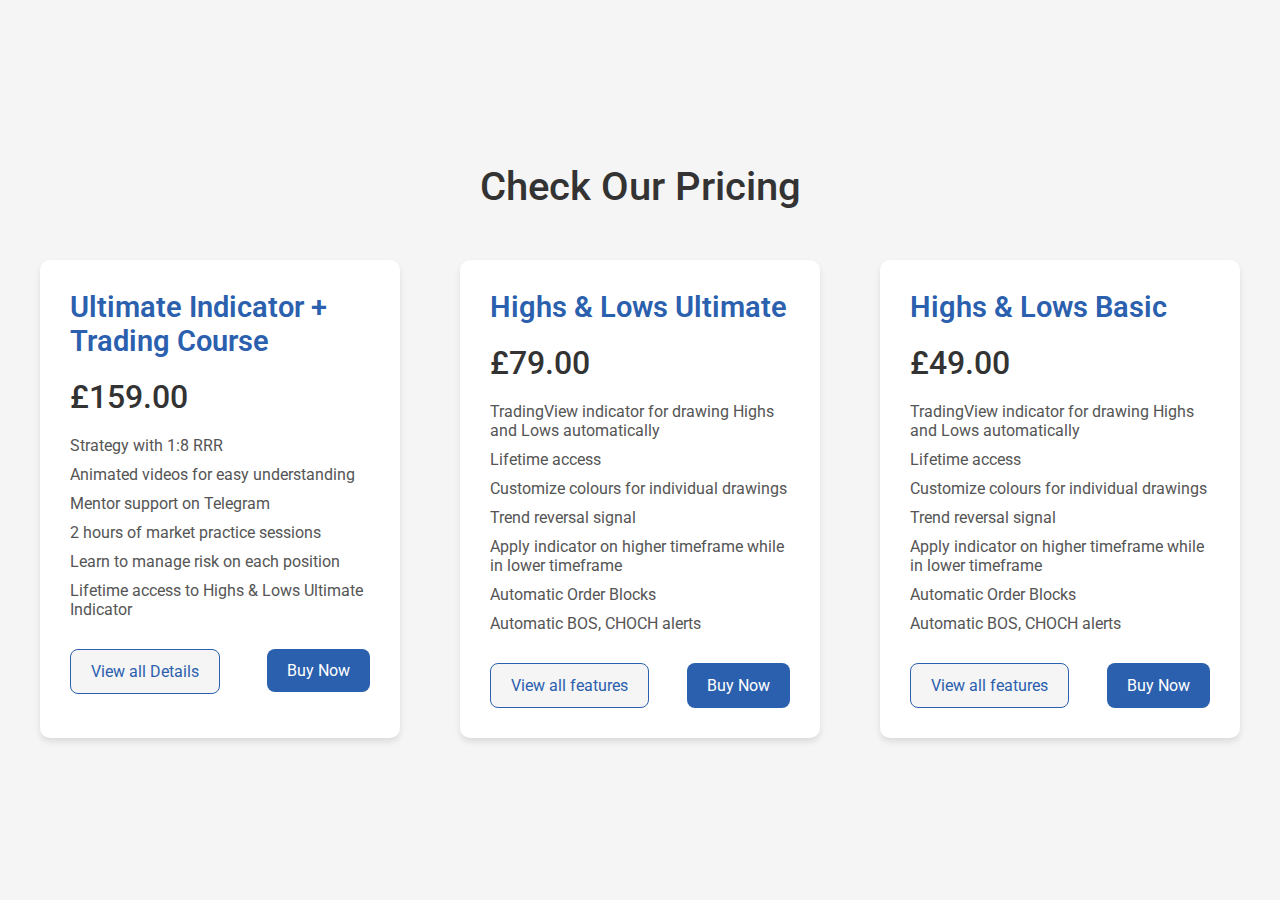
==== IN/index.html @ 8e041bd7 "Add files via upload" ====
<!DOCTYPE html>
<html lang="en">
<head>
  <meta charset="UTF-8">
  <meta name="viewport" content="width=device-width, initial-scale=1.0">
  <title>Pricing Plans</title>
  <link href="https://fonts.googleapis.com/css2?family=Roboto:wght@400;500&display=swap" rel="stylesheet">
  <link rel="stylesheet" href="styles.css">
</head>
<body>
  <div class="pricing-container">
    <h1 class="pricing-title">Check Our Pricing</h1>

    <div class="pricing-table">
      <!-- Ultimate Indicator + Trading Course -->
      <div class="pricing-card">
        <h2 class="card-title">Ultimate Indicator + Trading Course</h2>
        <p class="price">£159.00</p>
        <ul class="features">
          <li>Strategy with 1:8 RRR</li>
          <li>Animated videos for easy understanding</li>
          <li>Mentor support on Telegram</li>
          <li>2 hours of market practice sessions</li>
          <li>Learn to manage risk on each position</li>
          <li>Lifetime access to Highs & Lows Ultimate Indicator</li>
        </ul>
        <div class="actions">
          <button class="btn details-btn">View all Details</button>
          <a href="/IN/PayOptUltimate.html" target="_blank">
            <button class="btn buy-btn">Buy Now</button>
          </a>
        </div>
      </div>

      <!-- Highs & Lows Ultimate -->
      <div class="pricing-card">
        <h2 class="card-title">Highs & Lows Ultimate</h2>
        <p class="price">£79.00</p>
        <ul class="features">
          <li>TradingView indicator for drawing Highs and Lows automatically</li>
          <li>Lifetime access</li>
          <li>Customize colours for individual drawings</li>
          <li>Trend reversal signal</li>
          <li>Apply indicator on higher timeframe while in lower timeframe</li>
          <li>Automatic Order Blocks</li>
          <li>Automatic BOS, CHOCH alerts</li>
        </ul>
        <div class="actions">
          <button class="btn details-btn">View all features</button>
          <button class="btn buy-btn">Buy Now</button>
        </div>
      </div>

      <!-- Highs & Lows Basic -->
      <div class="pricing-card">
        <h2 class="card-title">Highs & Lows Basic</h2>
        <p class="price">£49.00</p>
        <ul class="features">
          <li>TradingView indicator for drawing Highs and Lows automatically</li>
          <li>Lifetime access</li>
          <li>Customize colours for individual drawings</li>
          <li>Trend reversal signal</li>
          <li>Apply indicator on higher timeframe while in lower timeframe</li>
          <li>Automatic Order Blocks</li>
          <li>Automatic BOS, CHOCH alerts</li>
        </ul>
        <div class="actions">
          <button class="btn details-btn">View all features</button>
          <button class="btn buy-btn">Buy Now</button>
        </div>
      </div>
    </div>
  </div>

  <script>
    // Add any JavaScript if necessary
  </script>
</body>
</html>
---- IN/styles.css ----
/* Global Styles */
* {
  margin: 0;
  padding: 0;
  box-sizing: border-box;
  font-family: 'Roboto', sans-serif;
}

body {
  background-color: #f5f5f5;
  color: #333;
  display: flex;
  justify-content: center;
  align-items: center;
  height: 100vh;
  padding: 20px;
}

.pricing-container {
  max-width: 1200px;
  width: 100%;
  margin: 0 auto;
  text-align: center;
}

.pricing-title {
  font-size: 2.5rem;
  font-weight: 500;
  margin-bottom: 50px;
}

/* Pricing Table */
.pricing-table {
  display: flex;
  justify-content: space-between;
  flex-wrap: wrap;
  gap: 20px;
}

.pricing-card {
  background-color: white;
  border-radius: 10px;
  box-shadow: 0 4px 6px rgba(0, 0, 0, 0.1);
  width: 30%;
  padding: 30px;
  text-align: left;
  transition: transform 0.3s ease;
}

.pricing-card:hover {
  transform: translateY(-5px);
}

.card-title {
  font-size: 1.8rem;
  font-weight: 600;
  margin-bottom: 20px;
  color: #2B60AE;
}

.price {
  font-size: 2rem;
  font-weight: 500;
  color: #333;
  margin-bottom: 20px;
}

.features {
  list-style: none;
  margin-bottom: 30px;
  font-size: 1rem;
  color: #555;
}

.features li {
  margin-bottom: 10px;
}

.actions {
  display: flex;
  justify-content: space-between;
  gap: 10px;
}

/* Buttons */
.btn {
  padding: 12px 20px;
  border: none;
  border-radius: 8px;
  font-size: 1rem;
  cursor: pointer;
  transition: background-color 0.3s ease;
}

.details-btn {
  background-color: #f5f5f5;
  color: #2B60AE;
  border: 1px solid #2B60AE;
}

.details-btn:hover {
  background-color: #2B60AE;
  color: white;
}

.buy-btn {
  background-color: #2B60AE;
  color: white;
}

.buy-btn:hover {
  background-color: #1e4e78;
}

/* Responsive Design */
@media (max-width: 768px) {
  .pricing-table {
    flex-direction: column;
    align-items: center;
  }

  .pricing-card {
    width: 80%;
    margin-bottom: 30px;
  }
}
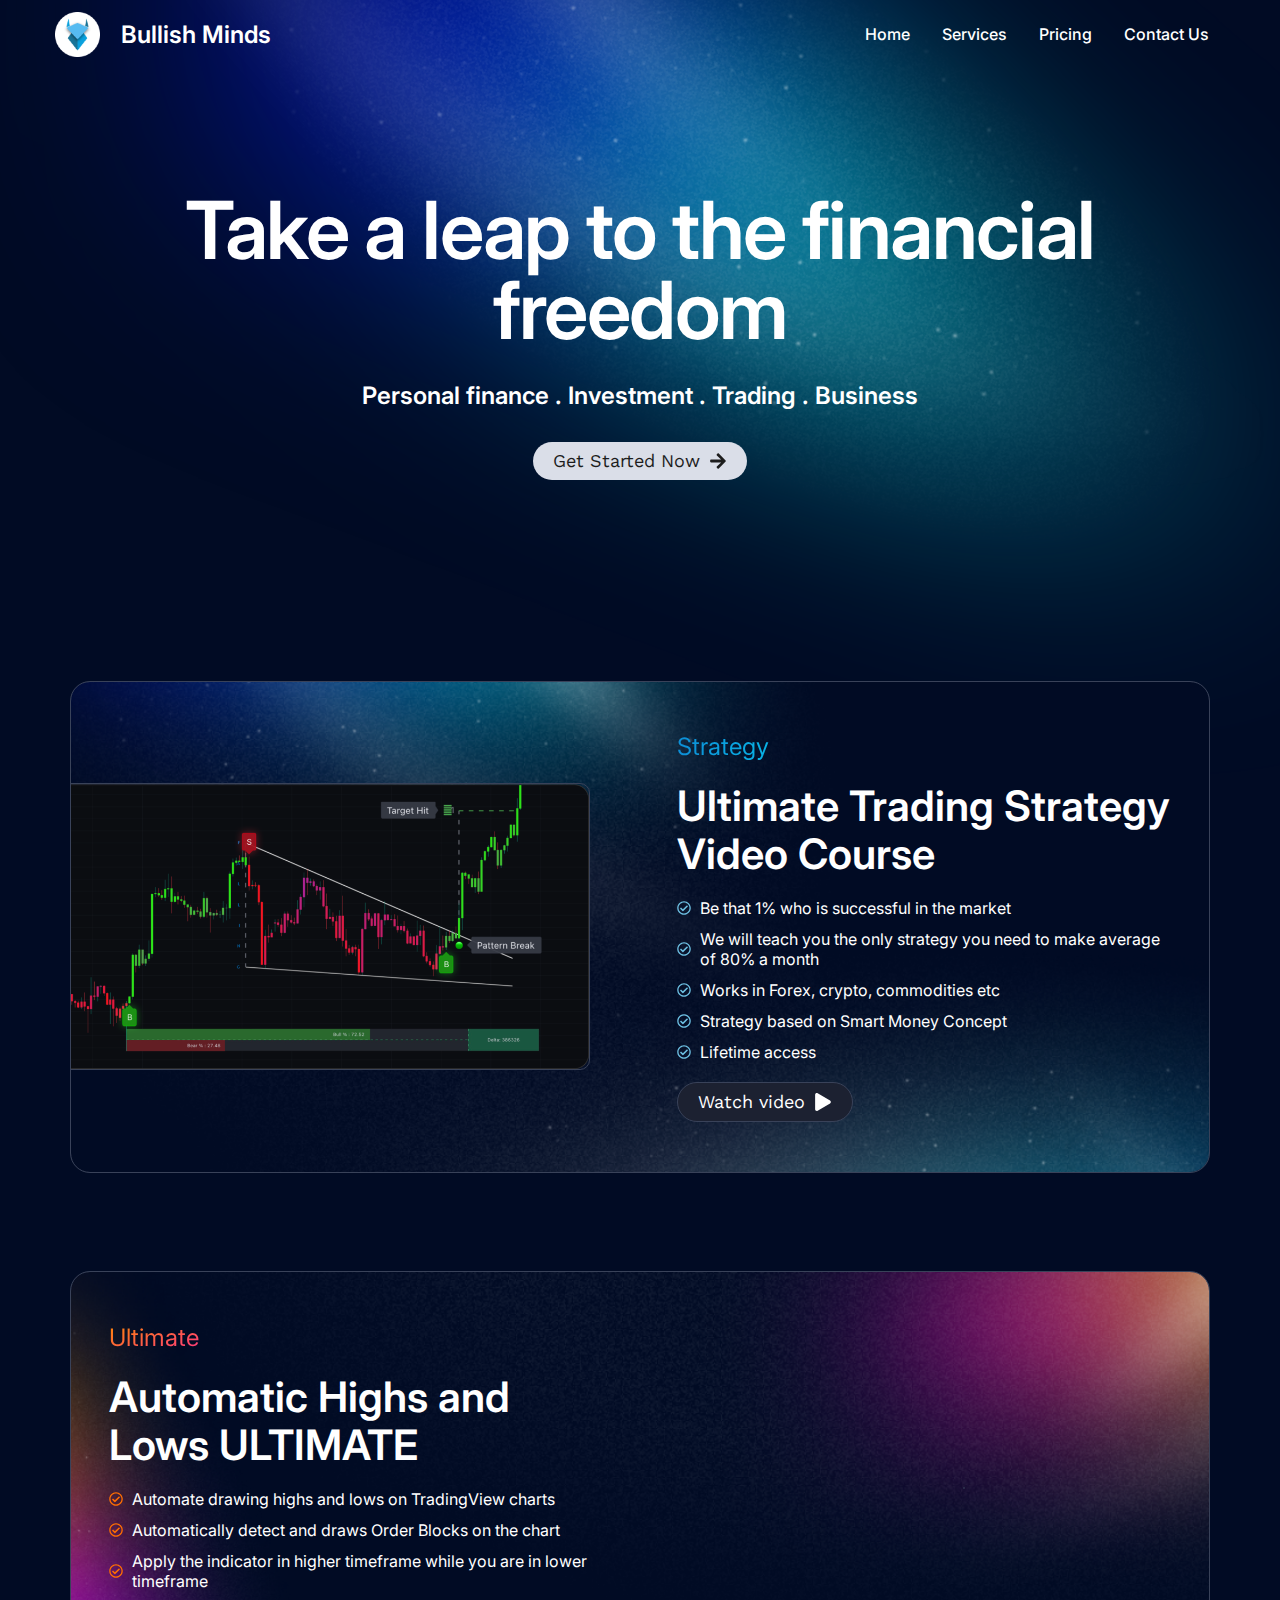
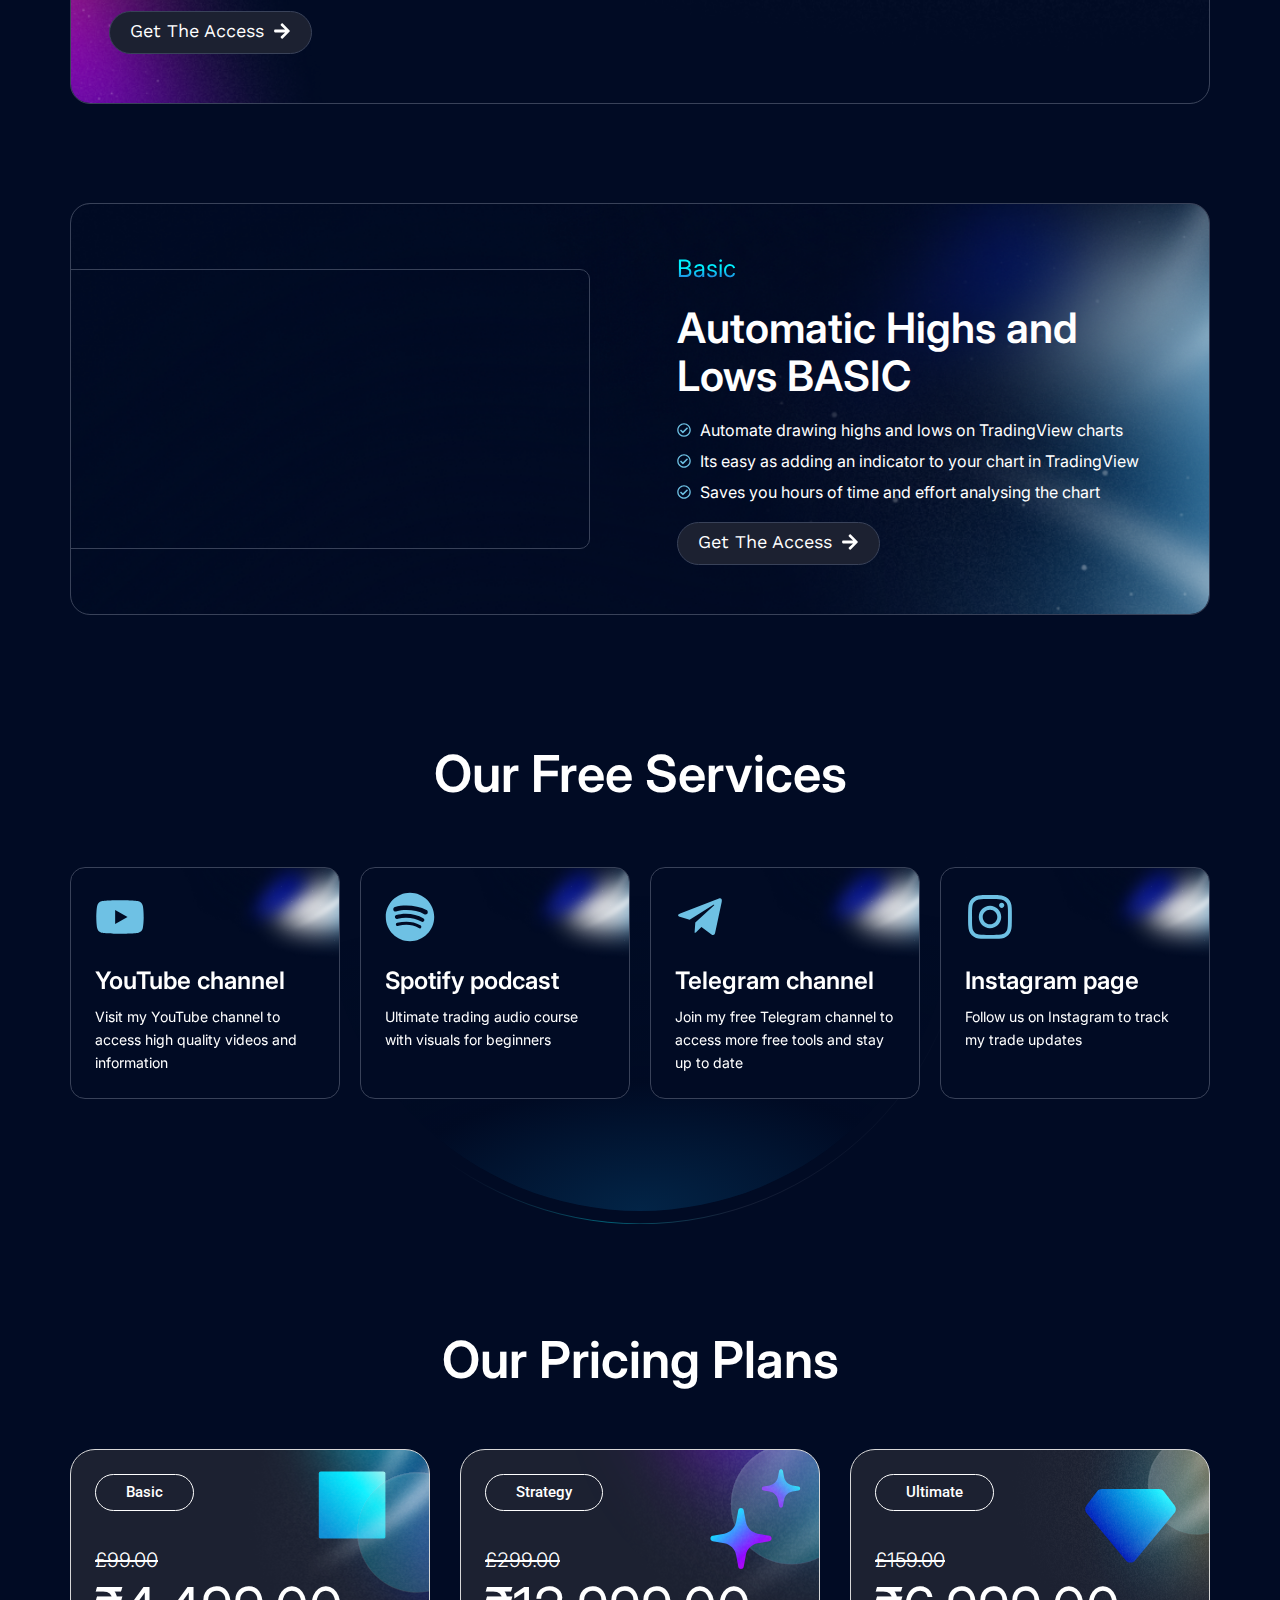
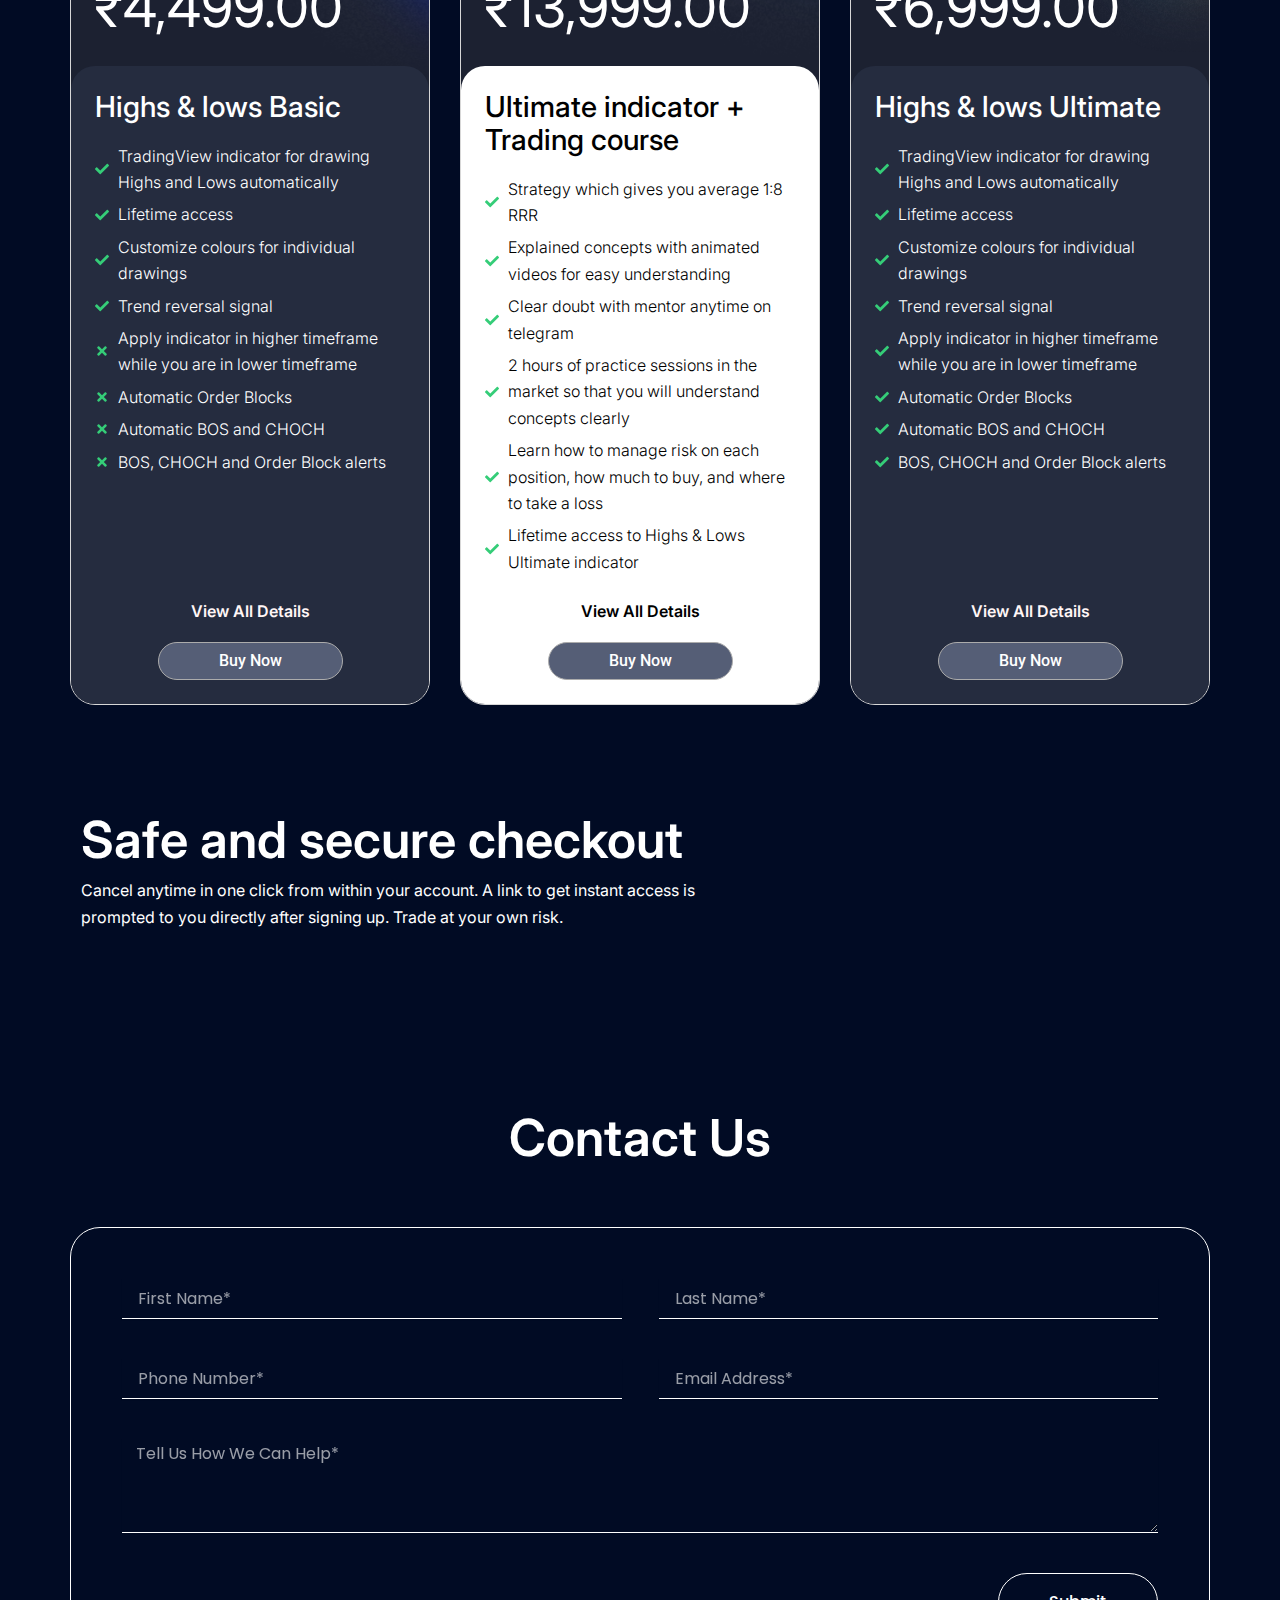
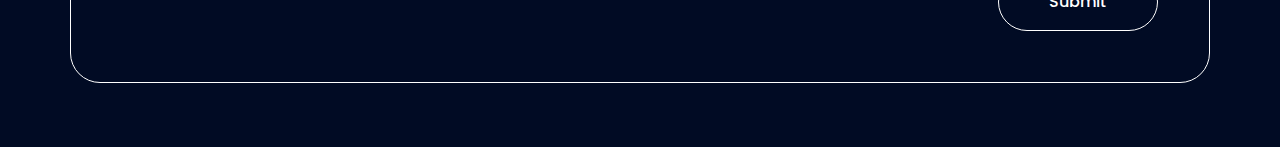
==== commit fe342e3b: "Add files via upload" ====
--- a/IN/index.html
+++ b/IN/index.html
@@ -1,79 +1,882 @@
-<!DOCTYPE html>
-<html lang="en">
-<head>
+<!DOCTYPE html><html lang="en-US"><head>
   <meta charset="UTF-8">
-  <meta name="viewport" content="width=device-width, initial-scale=1.0">
-  <title>Pricing Plans</title>
-  <link href="https://fonts.googleapis.com/css2?family=Roboto:wght@400;500&display=swap" rel="stylesheet">
-  <link rel="stylesheet" href="styles.css">
-</head>
-<body>
-  <div class="pricing-container">
-    <h1 class="pricing-title">Check Our Pricing</h1>
-
-    <div class="pricing-table">
-      <!-- Ultimate Indicator + Trading Course -->
-      <div class="pricing-card">
-        <h2 class="card-title">Ultimate Indicator + Trading Course</h2>
-        <p class="price">£159.00</p>
-        <ul class="features">
-          <li>Strategy with 1:8 RRR</li>
-          <li>Animated videos for easy understanding</li>
-          <li>Mentor support on Telegram</li>
-          <li>2 hours of market practice sessions</li>
-          <li>Learn to manage risk on each position</li>
-          <li>Lifetime access to Highs & Lows Ultimate Indicator</li>
-        </ul>
-        <div class="actions">
-          <button class="btn details-btn">View all Details</button>
-          <a href="/IN/PayOptUltimate.html" target="_blank">
-            <button class="btn buy-btn">Buy Now</button>
-          </a>
-        </div>
-      </div>
-
-      <!-- Highs & Lows Ultimate -->
-      <div class="pricing-card">
-        <h2 class="card-title">Highs & Lows Ultimate</h2>
-        <p class="price">£79.00</p>
-        <ul class="features">
-          <li>TradingView indicator for drawing Highs and Lows automatically</li>
-          <li>Lifetime access</li>
-          <li>Customize colours for individual drawings</li>
-          <li>Trend reversal signal</li>
-          <li>Apply indicator on higher timeframe while in lower timeframe</li>
-          <li>Automatic Order Blocks</li>
-          <li>Automatic BOS, CHOCH alerts</li>
-        </ul>
-        <div class="actions">
-          <button class="btn details-btn">View all features</button>
-          <button class="btn buy-btn">Buy Now</button>
-        </div>
-      </div>
-
-      <!-- Highs & Lows Basic -->
-      <div class="pricing-card">
-        <h2 class="card-title">Highs & Lows Basic</h2>
-        <p class="price">£49.00</p>
-        <ul class="features">
-          <li>TradingView indicator for drawing Highs and Lows automatically</li>
-          <li>Lifetime access</li>
-          <li>Customize colours for individual drawings</li>
-          <li>Trend reversal signal</li>
-          <li>Apply indicator on higher timeframe while in lower timeframe</li>
-          <li>Automatic Order Blocks</li>
-          <li>Automatic BOS, CHOCH alerts</li>
-        </ul>
-        <div class="actions">
-          <button class="btn details-btn">View all features</button>
-          <button class="btn buy-btn">Buy Now</button>
-        </div>
-      </div>
+    <title>Bullish – Work Drive Realty</title>
+<meta name="robots" content="noindex, nofollow">
+  <style>img:is([sizes="auto" i], [sizes^="auto," i]) { contain-intrinsic-size: 3000px 1500px }</style>
+  <link rel="alternate" type="application/rss+xml" title="Work Drive Realty » Feed" href="https://driverealty.online/work/feed/">
+<link rel="alternate" type="application/rss+xml" title="Work Drive Realty » Comments Feed" href="https://driverealty.online/work/comments/feed/">
+<script>
+window._wpemojiSettings = {"baseUrl":"https:\/\/s.w.org\/images\/core\/emoji\/15.0.3\/72x72\/","ext":".png","svgUrl":"https:\/\/s.w.org\/images\/core\/emoji\/15.0.3\/svg\/","svgExt":".svg","source":{"concatemoji":"https:\/\/driverealty.online\/work\/wp-includes\/js\/wp-emoji-release.min.js?ver=6.7.1"}};
+/*! This file is auto-generated */
+!function(i,n){var o,s,e;function c(e){try{var t={supportTests:e,timestamp:(new Date).valueOf()};sessionStorage.setItem(o,JSON.stringify(t))}catch(e){}}function p(e,t,n){e.clearRect(0,0,e.canvas.width,e.canvas.height),e.fillText(t,0,0);var t=new Uint32Array(e.getImageData(0,0,e.canvas.width,e.canvas.height).data),r=(e.clearRect(0,0,e.canvas.width,e.canvas.height),e.fillText(n,0,0),new Uint32Array(e.getImageData(0,0,e.canvas.width,e.canvas.height).data));return t.every(function(e,t){return e===r[t]})}function u(e,t,n){switch(t){case"flag":return n(e,"\ud83c\udff3\ufe0f\u200d\u26a7\ufe0f","\ud83c\udff3\ufe0f\u200b\u26a7\ufe0f")?!1:!n(e,"\ud83c\uddfa\ud83c\uddf3","\ud83c\uddfa\u200b\ud83c\uddf3")&&!n(e,"\ud83c\udff4\udb40\udc67\udb40\udc62\udb40\udc65\udb40\udc6e\udb40\udc67\udb40\udc7f","\ud83c\udff4\u200b\udb40\udc67\u200b\udb40\udc62\u200b\udb40\udc65\u200b\udb40\udc6e\u200b\udb40\udc67\u200b\udb40\udc7f");case"emoji":return!n(e,"\ud83d\udc26\u200d\u2b1b","\ud83d\udc26\u200b\u2b1b")}return!1}function f(e,t,n){var r="undefined"!=typeof WorkerGlobalScope&&self instanceof WorkerGlobalScope?new OffscreenCanvas(300,150):i.createElement("canvas"),a=r.getContext("2d",{willReadFrequently:!0}),o=(a.textBaseline="top",a.font="600 32px Arial",{});return e.forEach(function(e){o[e]=t(a,e,n)}),o}function t(e){var t=i.createElement("script");t.src=e,t.defer=!0,i.head.appendChild(t)}"undefined"!=typeof Promise&&(o="wpEmojiSettingsSupports",s=["flag","emoji"],n.supports={everything:!0,everythingExceptFlag:!0},e=new Promise(function(e){i.addEventListener("DOMContentLoaded",e,{once:!0})}),new Promise(function(t){var n=function(){try{var e=JSON.parse(sessionStorage.getItem(o));if("object"==typeof e&&"number"==typeof e.timestamp&&(new Date).valueOf()<e.timestamp+604800&&"object"==typeof e.supportTests)return e.supportTests}catch(e){}return null}();if(!n){if("undefined"!=typeof Worker&&"undefined"!=typeof OffscreenCanvas&&"undefined"!=typeof URL&&URL.createObjectURL&&"undefined"!=typeof Blob)try{var e="postMessage("+f.toString()+"("+[JSON.stringify(s),u.toString(),p.toString()].join(",")+"));",r=new Blob([e],{type:"text/javascript"}),a=new Worker(URL.createObjectURL(r),{name:"wpTestEmojiSupports"});return void(a.onmessage=function(e){c(n=e.data),a.terminate(),t(n)})}catch(e){}c(n=f(s,u,p))}t(n)}).then(function(e){for(var t in e)n.supports[t]=e[t],n.supports.everything=n.supports.everything&&n.supports[t],"flag"!==t&&(n.supports.everythingExceptFlag=n.supports.everythingExceptFlag&&n.supports[t]);n.supports.everythingExceptFlag=n.supports.everythingExceptFlag&&!n.supports.flag,n.DOMReady=!1,n.readyCallback=function(){n.DOMReady=!0}}).then(function(){return e}).then(function(){var e;n.supports.everything||(n.readyCallback(),(e=n.source||{}).concatemoji?t(e.concatemoji):e.wpemoji&&e.twemoji&&(t(e.twemoji),t(e.wpemoji)))}))}((window,document),window._wpemojiSettings);
+</script>
+<link rel="stylesheet" id="astra-theme-css-css" href="/assets/css/LlS1o2iFzJUi.css" media="all">
+<style id="astra-theme-css-inline-css">
+:root{--ast-post-nav-space:0;--ast-container-default-xlg-padding:2.5em;--ast-container-default-lg-padding:2.5em;--ast-container-default-slg-padding:2em;--ast-container-default-md-padding:2.5em;--ast-container-default-sm-padding:2.5em;--ast-container-default-xs-padding:2.4em;--ast-container-default-xxs-padding:1.8em;--ast-code-block-background:#ECEFF3;--ast-comment-inputs-background:#F9FAFB;--ast-normal-container-width:1200px;--ast-narrow-container-width:750px;--ast-blog-title-font-weight:600;--ast-blog-meta-weight:600;}html{font-size:100%;}a{color:var(--ast-global-color-0);}a:hover,a:focus{color:var(--ast-global-color-1);}body,button,input,select,textarea,.ast-button,.ast-custom-button{font-family:-apple-system,BlinkMacSystemFont,Segoe UI,Roboto,Oxygen-Sans,Ubuntu,Cantarell,Helvetica Neue,sans-serif;font-weight:400;font-size:16px;font-size:1rem;line-height:var(--ast-body-line-height,1.65);}blockquote{color:var(--ast-global-color-3);}h1,.entry-content h1,h2,.entry-content h2,h3,.entry-content h3,h4,.entry-content h4,h5,.entry-content h5,h6,.entry-content h6,.site-title,.site-title a{font-weight:600;}.site-title{font-size:26px;font-size:1.625rem;display:block;}.site-header .site-description{font-size:15px;font-size:0.9375rem;display:none;}.entry-title{font-size:20px;font-size:1.25rem;}.ast-blog-single-element.ast-taxonomy-container a{font-size:14px;font-size:0.875rem;}.ast-blog-meta-container{font-size:13px;font-size:0.8125rem;}.archive .ast-article-post .ast-article-inner,.blog .ast-article-post .ast-article-inner,.archive .ast-article-post .ast-article-inner:hover,.blog .ast-article-post .ast-article-inner:hover{border-top-left-radius:6px;border-top-right-radius:6px;border-bottom-right-radius:6px;border-bottom-left-radius:6px;overflow:hidden;}h1,.entry-content h1{font-size:36px;font-size:2.25rem;font-weight:600;line-height:1.4em;}h2,.entry-content h2{font-size:30px;font-size:1.875rem;font-weight:600;line-height:1.3em;}h3,.entry-content h3{font-size:24px;font-size:1.5rem;font-weight:600;line-height:1.3em;}h4,.entry-content h4{font-size:20px;font-size:1.25rem;line-height:1.2em;font-weight:600;}h5,.entry-content h5{font-size:18px;font-size:1.125rem;line-height:1.2em;font-weight:600;}h6,.entry-content h6{font-size:16px;font-size:1rem;line-height:1.25em;font-weight:600;}::selection{background-color:var(--ast-global-color-0);color:#ffffff;}body,h1,.entry-title a,.entry-content h1,h2,.entry-content h2,h3,.entry-content h3,h4,.entry-content h4,h5,.entry-content h5,h6,.entry-content h6{color:var(--ast-global-color-3);}.tagcloud a:hover,.tagcloud a:focus,.tagcloud a.current-item{color:#ffffff;border-color:var(--ast-global-color-0);background-color:var(--ast-global-color-0);}input:focus,input[type="text"]:focus,input[type="email"]:focus,input[type="url"]:focus,input[type="password"]:focus,input[type="reset"]:focus,input[type="search"]:focus,textarea:focus{border-color:var(--ast-global-color-0);}input[type="radio"]:checked,input[type=reset],input[type="checkbox"]:checked,input[type="checkbox"]:hover:checked,input[type="checkbox"]:focus:checked,input[type=range]::-webkit-slider-thumb{border-color:var(--ast-global-color-0);background-color:var(--ast-global-color-0);box-shadow:none;}.site-footer a:hover + .post-count,.site-footer a:focus + .post-count{background:var(--ast-global-color-0);border-color:var(--ast-global-color-0);}.single .nav-links .nav-previous,.single .nav-links .nav-next{color:var(--ast-global-color-0);}.entry-meta,.entry-meta *{line-height:1.45;color:var(--ast-global-color-0);font-weight:600;}.entry-meta a:not(.ast-button):hover,.entry-meta a:not(.ast-button):hover *,.entry-meta a:not(.ast-button):focus,.entry-meta a:not(.ast-button):focus *,.page-links > .page-link,.page-links .page-link:hover,.post-navigation a:hover{color:var(--ast-global-color-1);}#cat option,.secondary .calendar_wrap thead a,.secondary .calendar_wrap thead a:visited{color:var(--ast-global-color-0);}.secondary .calendar_wrap #today,.ast-progress-val span{background:var(--ast-global-color-0);}.secondary a:hover + .post-count,.secondary a:focus + .post-count{background:var(--ast-global-color-0);border-color:var(--ast-global-color-0);}.calendar_wrap #today > a{color:#ffffff;}.page-links .page-link,.single .post-navigation a{color:var(--ast-global-color-3);}.ast-search-menu-icon .search-form button.search-submit{padding:0 4px;}.ast-search-menu-icon form.search-form{padding-right:0;}.ast-search-menu-icon.slide-search input.search-field{width:0;}.ast-header-search .ast-search-menu-icon.ast-dropdown-active .search-form,.ast-header-search .ast-search-menu-icon.ast-dropdown-active .search-field:focus{transition:all 0.2s;}.search-form input.search-field:focus{outline:none;}.ast-search-menu-icon .search-form button.search-submit:focus,.ast-theme-transparent-header .ast-header-search .ast-dropdown-active .ast-icon,.ast-theme-transparent-header .ast-inline-search .search-field:focus .ast-icon{color:var(--ast-global-color-1);}.ast-header-search .slide-search .search-form{border:2px solid var(--ast-global-color-0);}.ast-header-search .slide-search .search-field{background-color:#fff;}.ast-archive-title{color:var(--ast-global-color-2);}.widget-title{font-size:22px;font-size:1.375rem;color:var(--ast-global-color-2);}.ast-single-post .entry-content a,.ast-comment-content a:not(.ast-comment-edit-reply-wrap a){text-decoration:underline;}.ast-single-post .elementor-button-wrapper .elementor-button,.ast-single-post .entry-content .uagb-tab a,.ast-single-post .entry-content .uagb-ifb-cta a,.ast-single-post .entry-content .uabb-module-content a,.ast-single-post .entry-content .uagb-post-grid a,.ast-single-post .entry-content .uagb-timeline a,.ast-single-post .entry-content .uagb-toc__wrap a,.ast-single-post .entry-content .uagb-taxomony-box a,.ast-single-post .entry-content .woocommerce a,.entry-content .wp-block-latest-posts > li > a,.ast-single-post .entry-content .wp-block-file__button,li.ast-post-filter-single,.ast-single-post .ast-comment-content .comment-reply-link,.ast-single-post .ast-comment-content .comment-edit-link{text-decoration:none;}.ast-search-menu-icon.slide-search a:focus-visible:focus-visible,.astra-search-icon:focus-visible,#close:focus-visible,a:focus-visible,.ast-menu-toggle:focus-visible,.site .skip-link:focus-visible,.wp-block-loginout input:focus-visible,.wp-block-search.wp-block-search__button-inside .wp-block-search__inside-wrapper,.ast-header-navigation-arrow:focus-visible,.woocommerce .wc-proceed-to-checkout > .checkout-button:focus-visible,.woocommerce .woocommerce-MyAccount-navigation ul li a:focus-visible,.ast-orders-table__row .ast-orders-table__cell:focus-visible,.woocommerce .woocommerce-order-details .order-again > .button:focus-visible,.woocommerce .woocommerce-message a.button.wc-forward:focus-visible,.woocommerce #minus_qty:focus-visible,.woocommerce #plus_qty:focus-visible,a#ast-apply-coupon:focus-visible,.woocommerce .woocommerce-info a:focus-visible,.woocommerce .astra-shop-summary-wrap a:focus-visible,.woocommerce a.wc-forward:focus-visible,#ast-apply-coupon:focus-visible,.woocommerce-js .woocommerce-mini-cart-item a.remove:focus-visible,#close:focus-visible,.button.search-submit:focus-visible,#search_submit:focus,.normal-search:focus-visible,.ast-header-account-wrap:focus-visible,.woocommerce .ast-on-card-button.ast-quick-view-trigger:focus{outline-style:dotted;outline-color:inherit;outline-width:thin;}input:focus,input[type="text"]:focus,input[type="email"]:focus,input[type="url"]:focus,input[type="password"]:focus,input[type="reset"]:focus,input[type="search"]:focus,input[type="number"]:focus,textarea:focus,.wp-block-search__input:focus,[data-section="section-header-mobile-trigger"] .ast-button-wrap .ast-mobile-menu-trigger-minimal:focus,.ast-mobile-popup-drawer.active .menu-toggle-close:focus,.woocommerce-ordering select.orderby:focus,#ast-scroll-top:focus,#coupon_code:focus,.woocommerce-page #comment:focus,.woocommerce #reviews #respond input#submit:focus,.woocommerce a.add_to_cart_button:focus,.woocommerce .button.single_add_to_cart_button:focus,.woocommerce .woocommerce-cart-form button:focus,.woocommerce .woocommerce-cart-form__cart-item .quantity .qty:focus,.woocommerce .woocommerce-billing-fields .woocommerce-billing-fields__field-wrapper .woocommerce-input-wrapper > .input-text:focus,.woocommerce #order_comments:focus,.woocommerce #place_order:focus,.woocommerce .woocommerce-address-fields .woocommerce-address-fields__field-wrapper .woocommerce-input-wrapper > .input-text:focus,.woocommerce .woocommerce-MyAccount-content form button:focus,.woocommerce .woocommerce-MyAccount-content .woocommerce-EditAccountForm .woocommerce-form-row .woocommerce-Input.input-text:focus,.woocommerce .ast-woocommerce-container .woocommerce-pagination ul.page-numbers li a:focus,body #content .woocommerce form .form-row .select2-container--default .select2-selection--single:focus,#ast-coupon-code:focus,.woocommerce.woocommerce-js .quantity input[type=number]:focus,.woocommerce-js .woocommerce-mini-cart-item .quantity input[type=number]:focus,.woocommerce p#ast-coupon-trigger:focus{border-style:dotted;border-color:inherit;border-width:thin;}input{outline:none;}.ast-logo-title-inline .site-logo-img{padding-right:1em;}body .ast-oembed-container *{position:absolute;top:0;width:100%;height:100%;left:0;}body .wp-block-embed-pocket-casts .ast-oembed-container *{position:unset;}.ast-single-post-featured-section + article {margin-top: 2em;}.site-content .ast-single-post-featured-section img {width: 100%;overflow: hidden;object-fit: cover;}.ast-separate-container .site-content .ast-single-post-featured-section + article {margin-top: -80px;z-index: 9;position: relative;border-radius: 4px;}@media (min-width: 922px) {.ast-no-sidebar .site-content .ast-article-image-container--wide {margin-left: -120px;margin-right: -120px;max-width: unset;width: unset;}.ast-left-sidebar .site-content .ast-article-image-container--wide,.ast-right-sidebar .site-content .ast-article-image-container--wide {margin-left: -10px;margin-right: -10px;}.site-content .ast-article-image-container--full {margin-left: calc( -50vw + 50%);margin-right: calc( -50vw + 50%);max-width: 100vw;width: 100vw;}.ast-left-sidebar .site-content .ast-article-image-container--full,.ast-right-sidebar .site-content .ast-article-image-container--full {margin-left: -10px;margin-right: -10px;max-width: inherit;width: auto;}}.site > .ast-single-related-posts-container {margin-top: 0;}@media (min-width: 922px) {.ast-desktop .ast-container--narrow {max-width: var(--ast-narrow-container-width);margin: 0 auto;}}.ast-page-builder-template .hentry {margin: 0;}.ast-page-builder-template .site-content > .ast-container {max-width: 100%;padding: 0;}.ast-page-builder-template .site .site-content #primary {padding: 0;margin: 0;}.ast-page-builder-template .no-results {text-align: center;margin: 4em auto;}.ast-page-builder-template .ast-pagination {padding: 2em;}.ast-page-builder-template .entry-header.ast-no-title.ast-no-thumbnail {margin-top: 0;}.ast-page-builder-template .entry-header.ast-header-without-markup {margin-top: 0;margin-bottom: 0;}.ast-page-builder-template .entry-header.ast-no-title.ast-no-meta {margin-bottom: 0;}.ast-page-builder-template.single .post-navigation {padding-bottom: 2em;}.ast-page-builder-template.single-post .site-content > .ast-container {max-width: 100%;}.ast-page-builder-template .entry-header {margin-top: 2em;margin-left: auto;margin-right: auto;}.ast-page-builder-template .ast-archive-description {margin: 2em auto 0;padding-left: 20px;padding-right: 20px;}.ast-page-builder-template .ast-row {margin-left: 0;margin-right: 0;}.single.ast-page-builder-template .entry-header + .entry-content,.single.ast-page-builder-template .ast-single-entry-banner + .site-content article .entry-content {margin-bottom: 2em;}@media(min-width: 921px) {.ast-page-builder-template.archive.ast-right-sidebar .ast-row article,.ast-page-builder-template.archive.ast-left-sidebar .ast-row article {padding-left: 0;padding-right: 0;}}input[type="text"],input[type="number"],input[type="email"],input[type="url"],input[type="password"],input[type="search"],input[type=reset],input[type=tel],input[type=date],select,textarea{font-size:16px;font-style:normal;font-weight:400;line-height:24px;width:100%;padding:12px 16px;border-radius:4px;box-shadow:0px 1px 2px 0px rgba(0,0,0,0.05);color:var(--ast-form-input-text,#475569);}input[type="text"],input[type="number"],input[type="email"],input[type="url"],input[type="password"],input[type="search"],input[type=reset],input[type=tel],input[type=date],select{height:40px;}input[type="date"]{border-width:1px;border-style:solid;border-color:var(--ast-border-color);}input[type="text"]:focus,input[type="number"]:focus,input[type="email"]:focus,input[type="url"]:focus,input[type="password"]:focus,input[type="search"]:focus,input[type=reset]:focus,input[type="tel"]:focus,input[type="date"]:focus,select:focus,textarea:focus{border-color:#046BD2;box-shadow:none;outline:none;color:var(--ast-form-input-focus-text,#475569);}label,legend{color:#111827;font-size:14px;font-style:normal;font-weight:500;line-height:20px;}select{padding:6px 10px;}fieldset{padding:30px;border-radius:4px;}button,.ast-button,.button,input[type="button"],input[type="reset"],input[type="submit"]{border-radius:4px;box-shadow:0px 1px 2px 0px rgba(0,0,0,0.05);}:root{--ast-comment-inputs-background:#FFF;}::placeholder{color:var(--ast-form-field-color,#9CA3AF);}::-ms-input-placeholder{color:var(--ast-form-field-color,#9CA3AF);}@media (max-width:921.9px){#ast-desktop-header{display:none;}}@media (min-width:922px){#ast-mobile-header{display:none;}}.wp-block-buttons.aligncenter{justify-content:center;}@media (max-width:921px){.ast-theme-transparent-header #primary,.ast-theme-transparent-header #secondary{padding:0;}}@media (max-width:921px){.ast-plain-container.ast-no-sidebar #primary{padding:0;}}.ast-plain-container.ast-no-sidebar #primary{margin-top:0;margin-bottom:0;}.wp-block-button.is-style-outline .wp-block-button__link{border-color:var(--ast-global-color-0);}div.wp-block-button.is-style-outline > .wp-block-button__link:not(.has-text-color),div.wp-block-button.wp-block-button__link.is-style-outline:not(.has-text-color){color:var(--ast-global-color-0);}.wp-block-button.is-style-outline .wp-block-button__link:hover,.wp-block-buttons .wp-block-button.is-style-outline .wp-block-button__link:focus,.wp-block-buttons .wp-block-button.is-style-outline > .wp-block-button__link:not(.has-text-color):hover,.wp-block-buttons .wp-block-button.wp-block-button__link.is-style-outline:not(.has-text-color):hover{color:#ffffff;background-color:var(--ast-global-color-1);border-color:var(--ast-global-color-1);}.post-page-numbers.current .page-link,.ast-pagination .page-numbers.current{color:#ffffff;border-color:var(--ast-global-color-0);background-color:var(--ast-global-color-0);}.wp-block-buttons .wp-block-button.is-style-outline .wp-block-button__link.wp-element-button,.ast-outline-button,.wp-block-uagb-buttons-child .uagb-buttons-repeater.ast-outline-button{border-color:var(--ast-global-color-0);border-top-width:2px;border-right-width:2px;border-bottom-width:2px;border-left-width:2px;font-family:inherit;font-weight:500;font-size:16px;font-size:1rem;line-height:1em;padding-top:13px;padding-right:30px;padding-bottom:13px;padding-left:30px;}.wp-block-buttons .wp-block-button.is-style-outline > .wp-block-button__link:not(.has-text-color),.wp-block-buttons .wp-block-button.wp-block-button__link.is-style-outline:not(.has-text-color),.ast-outline-button{color:var(--ast-global-color-0);}.wp-block-button.is-style-outline .wp-block-button__link:hover,.wp-block-buttons .wp-block-button.is-style-outline .wp-block-button__link:focus,.wp-block-buttons .wp-block-button.is-style-outline > .wp-block-button__link:not(.has-text-color):hover,.wp-block-buttons .wp-block-button.wp-block-button__link.is-style-outline:not(.has-text-color):hover,.ast-outline-button:hover,.ast-outline-button:focus,.wp-block-uagb-buttons-child .uagb-buttons-repeater.ast-outline-button:hover,.wp-block-uagb-buttons-child .uagb-buttons-repeater.ast-outline-button:focus{color:#ffffff;background-color:var(--ast-global-color-1);border-color:var(--ast-global-color-1);}.ast-single-post .entry-content a.ast-outline-button,.ast-single-post .entry-content .is-style-outline>.wp-block-button__link{text-decoration:none;}.wp-block-button .wp-block-button__link.wp-element-button.is-style-outline:not(.has-background),.wp-block-button.is-style-outline>.wp-block-button__link.wp-element-button:not(.has-background),.ast-outline-button{background-color:transparent;}.uagb-buttons-repeater.ast-outline-button{border-radius:9999px;}@media (max-width:921px){.wp-block-buttons .wp-block-button.is-style-outline .wp-block-button__link.wp-element-button,.ast-outline-button,.wp-block-uagb-buttons-child .uagb-buttons-repeater.ast-outline-button{padding-top:12px;padding-right:28px;padding-bottom:12px;padding-left:28px;}}@media (max-width:544px){.wp-block-buttons .wp-block-button.is-style-outline .wp-block-button__link.wp-element-button,.ast-outline-button,.wp-block-uagb-buttons-child .uagb-buttons-repeater.ast-outline-button{padding-top:10px;padding-right:24px;padding-bottom:10px;padding-left:24px;}}.entry-content[data-ast-blocks-layout] > figure{margin-bottom:1em;}h1.widget-title{font-weight:600;}h2.widget-title{font-weight:600;}h3.widget-title{font-weight:600;} .content-area .elementor-widget-theme-post-content h1,.content-area .elementor-widget-theme-post-content h2,.content-area .elementor-widget-theme-post-content h3,.content-area .elementor-widget-theme-post-content h4,.content-area .elementor-widget-theme-post-content h5,.content-area .elementor-widget-theme-post-content h6{margin-top:1.5em;margin-bottom:calc(0.3em + 10px);}#page{display:flex;flex-direction:column;min-height:100vh;}.ast-404-layout-1 h1.page-title{color:var(--ast-global-color-2);}.single .post-navigation a{line-height:1em;height:inherit;}.error-404 .page-sub-title{font-size:1.5rem;font-weight:inherit;}.search .site-content .content-area .search-form{margin-bottom:0;}#page .site-content{flex-grow:1;}.widget{margin-bottom:1.25em;}#secondary li{line-height:1.5em;}#secondary .wp-block-group h2{margin-bottom:0.7em;}#secondary h2{font-size:1.7rem;}.ast-separate-container .ast-article-post,.ast-separate-container .ast-article-single,.ast-separate-container .comment-respond{padding:3em;}.ast-separate-container .ast-article-single .ast-article-single{padding:0;}.ast-article-single .wp-block-post-template-is-layout-grid{padding-left:0;}.ast-separate-container .comments-title,.ast-narrow-container .comments-title{padding:1.5em 2em;}.ast-page-builder-template .comment-form-textarea,.ast-comment-formwrap .ast-grid-common-col{padding:0;}.ast-comment-formwrap{padding:0;display:inline-flex;column-gap:20px;width:100%;margin-left:0;margin-right:0;}.comments-area textarea#comment:focus,.comments-area textarea#comment:active,.comments-area .ast-comment-formwrap input[type="text"]:focus,.comments-area .ast-comment-formwrap input[type="text"]:active {box-shadow:none;outline:none;}.archive.ast-page-builder-template .entry-header{margin-top:2em;}.ast-page-builder-template .ast-comment-formwrap{width:100%;}.entry-title{margin-bottom:0.6em;}.ast-archive-description p{font-size:inherit;font-weight:inherit;line-height:inherit;}.ast-separate-container .ast-comment-list li.depth-1,.hentry{margin-bottom:1.5em;}.site-content section.ast-archive-description{margin-bottom:2em;}@media (min-width:921px){.ast-left-sidebar.ast-page-builder-template #secondary,.archive.ast-right-sidebar.ast-page-builder-template .site-main{padding-left:20px;padding-right:20px;}}@media (max-width:544px){.ast-comment-formwrap.ast-row{column-gap:10px;display:inline-block;}#ast-commentform .ast-grid-common-col{position:relative;width:100%;}}@media (min-width:1201px){.ast-separate-container .ast-article-post,.ast-separate-container .ast-article-single,.ast-separate-container .ast-author-box,.ast-separate-container .ast-404-layout-1,.ast-separate-container .no-results{padding:3em;}} .content-area .elementor-widget-theme-post-content h1,.content-area .elementor-widget-theme-post-content h2,.content-area .elementor-widget-theme-post-content h3,.content-area .elementor-widget-theme-post-content h4,.content-area .elementor-widget-theme-post-content h5,.content-area .elementor-widget-theme-post-content h6{margin-top:1.5em;margin-bottom:calc(0.3em + 10px);}.elementor-loop-container .e-loop-item,.elementor-loop-container .ast-separate-container .ast-article-post,.elementor-loop-container .ast-separate-container .ast-article-single,.elementor-loop-container .ast-separate-container .comment-respond{padding:0px;}@media (max-width:921px){.ast-separate-container #primary,.ast-separate-container #secondary{padding:1.5em 0;}#primary,#secondary{padding:1.5em 0;margin:0;}.ast-left-sidebar #content > .ast-container{display:flex;flex-direction:column-reverse;width:100%;}}@media (min-width:922px){.ast-separate-container.ast-right-sidebar #primary,.ast-separate-container.ast-left-sidebar #primary{border:0;}.search-no-results.ast-separate-container #primary{margin-bottom:4em;}}.wp-block-button .wp-block-button__link{color:#ffffff;}.wp-block-button .wp-block-button__link:hover,.wp-block-button .wp-block-button__link:focus{color:#ffffff;background-color:var(--ast-global-color-1);border-color:var(--ast-global-color-1);}.elementor-widget-heading h1.elementor-heading-title{line-height:1.4em;}.elementor-widget-heading h2.elementor-heading-title{line-height:1.3em;}.elementor-widget-heading h3.elementor-heading-title{line-height:1.3em;}.elementor-widget-heading h4.elementor-heading-title{line-height:1.2em;}.elementor-widget-heading h5.elementor-heading-title{line-height:1.2em;}.elementor-widget-heading h6.elementor-heading-title{line-height:1.25em;}.wp-block-button .wp-block-button__link,.wp-block-search .wp-block-search__button,body .wp-block-file .wp-block-file__button{border-color:var(--ast-global-color-0);background-color:var(--ast-global-color-0);color:#ffffff;font-family:inherit;font-weight:500;line-height:1em;font-size:16px;font-size:1rem;padding-top:15px;padding-right:30px;padding-bottom:15px;padding-left:30px;}.ast-single-post .entry-content .wp-block-button .wp-block-button__link,.ast-single-post .entry-content .wp-block-search .wp-block-search__button,body .entry-content .wp-block-file .wp-block-file__button{text-decoration:none;}@media (max-width:921px){.wp-block-button .wp-block-button__link,.wp-block-search .wp-block-search__button,body .wp-block-file .wp-block-file__button{padding-top:14px;padding-right:28px;padding-bottom:14px;padding-left:28px;}}@media (max-width:544px){.wp-block-button .wp-block-button__link,.wp-block-search .wp-block-search__button,body .wp-block-file .wp-block-file__button{padding-top:12px;padding-right:24px;padding-bottom:12px;padding-left:24px;}}.menu-toggle,button,.ast-button,.ast-custom-button,.button,input#submit,input[type="button"],input[type="submit"],input[type="reset"],#comments .submit,.search .search-submit,form[CLASS*="wp-block-search__"].wp-block-search .wp-block-search__inside-wrapper .wp-block-search__button,body .wp-block-file .wp-block-file__button,.search .search-submit,.woocommerce-js a.button,.woocommerce button.button,.woocommerce .woocommerce-message a.button,.woocommerce #respond input#submit.alt,.woocommerce input.button.alt,.woocommerce input.button,.woocommerce input.button:disabled,.woocommerce input.button:disabled[disabled],.woocommerce input.button:disabled:hover,.woocommerce input.button:disabled[disabled]:hover,.woocommerce #respond input#submit,.woocommerce button.button.alt.disabled,.wc-block-grid__products .wc-block-grid__product .wp-block-button__link,.wc-block-grid__product-onsale,[CLASS*="wc-block"] button,.woocommerce-js .astra-cart-drawer .astra-cart-drawer-content .woocommerce-mini-cart__buttons .button:not(.checkout):not(.ast-continue-shopping),.woocommerce-js .astra-cart-drawer .astra-cart-drawer-content .woocommerce-mini-cart__buttons a.checkout,.woocommerce button.button.alt.disabled.wc-variation-selection-needed,[CLASS*="wc-block"] .wc-block-components-button{border-style:solid;border-top-width:0;border-right-width:0;border-left-width:0;border-bottom-width:0;color:#ffffff;border-color:var(--ast-global-color-0);background-color:var(--ast-global-color-0);padding-top:15px;padding-right:30px;padding-bottom:15px;padding-left:30px;font-family:inherit;font-weight:500;font-size:16px;font-size:1rem;line-height:1em;}button:focus,.menu-toggle:hover,button:hover,.ast-button:hover,.ast-custom-button:hover .button:hover,.ast-custom-button:hover ,input[type=reset]:hover,input[type=reset]:focus,input#submit:hover,input#submit:focus,input[type="button"]:hover,input[type="button"]:focus,input[type="submit"]:hover,input[type="submit"]:focus,form[CLASS*="wp-block-search__"].wp-block-search .wp-block-search__inside-wrapper .wp-block-search__button:hover,form[CLASS*="wp-block-search__"].wp-block-search .wp-block-search__inside-wrapper .wp-block-search__button:focus,body .wp-block-file .wp-block-file__button:hover,body .wp-block-file .wp-block-file__button:focus,.woocommerce-js a.button:hover,.woocommerce button.button:hover,.woocommerce .woocommerce-message a.button:hover,.woocommerce #respond input#submit:hover,.woocommerce #respond input#submit.alt:hover,.woocommerce input.button.alt:hover,.woocommerce input.button:hover,.woocommerce button.button.alt.disabled:hover,.wc-block-grid__products .wc-block-grid__product .wp-block-button__link:hover,[CLASS*="wc-block"] button:hover,.woocommerce-js .astra-cart-drawer .astra-cart-drawer-content .woocommerce-mini-cart__buttons .button:not(.checkout):not(.ast-continue-shopping):hover,.woocommerce-js .astra-cart-drawer .astra-cart-drawer-content .woocommerce-mini-cart__buttons a.checkout:hover,.woocommerce button.button.alt.disabled.wc-variation-selection-needed:hover,[CLASS*="wc-block"] .wc-block-components-button:hover,[CLASS*="wc-block"] .wc-block-components-button:focus{color:#ffffff;background-color:var(--ast-global-color-1);border-color:var(--ast-global-color-1);}form[CLASS*="wp-block-search__"].wp-block-search .wp-block-search__inside-wrapper .wp-block-search__button.has-icon{padding-top:calc(15px - 3px);padding-right:calc(30px - 3px);padding-bottom:calc(15px - 3px);padding-left:calc(30px - 3px);}@media (max-width:921px){.menu-toggle,button,.ast-button,.ast-custom-button,.button,input#submit,input[type="button"],input[type="submit"],input[type="reset"],#comments .submit,.search .search-submit,form[CLASS*="wp-block-search__"].wp-block-search .wp-block-search__inside-wrapper .wp-block-search__button,body .wp-block-file .wp-block-file__button,.search .search-submit,.woocommerce-js a.button,.woocommerce button.button,.woocommerce .woocommerce-message a.button,.woocommerce #respond input#submit.alt,.woocommerce input.button.alt,.woocommerce input.button,.woocommerce input.button:disabled,.woocommerce input.button:disabled[disabled],.woocommerce input.button:disabled:hover,.woocommerce input.button:disabled[disabled]:hover,.woocommerce #respond input#submit,.woocommerce button.button.alt.disabled,.wc-block-grid__products .wc-block-grid__product .wp-block-button__link,.wc-block-grid__product-onsale,[CLASS*="wc-block"] button,.woocommerce-js .astra-cart-drawer .astra-cart-drawer-content .woocommerce-mini-cart__buttons .button:not(.checkout):not(.ast-continue-shopping),.woocommerce-js .astra-cart-drawer .astra-cart-drawer-content .woocommerce-mini-cart__buttons a.checkout,.woocommerce button.button.alt.disabled.wc-variation-selection-needed,[CLASS*="wc-block"] .wc-block-components-button{padding-top:14px;padding-right:28px;padding-bottom:14px;padding-left:28px;}}@media (max-width:544px){.menu-toggle,button,.ast-button,.ast-custom-button,.button,input#submit,input[type="button"],input[type="submit"],input[type="reset"],#comments .submit,.search .search-submit,form[CLASS*="wp-block-search__"].wp-block-search .wp-block-search__inside-wrapper .wp-block-search__button,body .wp-block-file .wp-block-file__button,.search .search-submit,.woocommerce-js a.button,.woocommerce button.button,.woocommerce .woocommerce-message a.button,.woocommerce #respond input#submit.alt,.woocommerce input.button.alt,.woocommerce input.button,.woocommerce input.button:disabled,.woocommerce input.button:disabled[disabled],.woocommerce input.button:disabled:hover,.woocommerce input.button:disabled[disabled]:hover,.woocommerce #respond input#submit,.woocommerce button.button.alt.disabled,.wc-block-grid__products .wc-block-grid__product .wp-block-button__link,.wc-block-grid__product-onsale,[CLASS*="wc-block"] button,.woocommerce-js .astra-cart-drawer .astra-cart-drawer-content .woocommerce-mini-cart__buttons .button:not(.checkout):not(.ast-continue-shopping),.woocommerce-js .astra-cart-drawer .astra-cart-drawer-content .woocommerce-mini-cart__buttons a.checkout,.woocommerce button.button.alt.disabled.wc-variation-selection-needed,[CLASS*="wc-block"] .wc-block-components-button{padding-top:12px;padding-right:24px;padding-bottom:12px;padding-left:24px;}}@media (max-width:921px){.ast-mobile-header-stack .main-header-bar .ast-search-menu-icon{display:inline-block;}.ast-header-break-point.ast-header-custom-item-outside .ast-mobile-header-stack .main-header-bar .ast-search-icon{margin:0;}.ast-comment-avatar-wrap img{max-width:2.5em;}.ast-comment-meta{padding:0 1.8888em 1.3333em;}}@media (min-width:544px){.ast-container{max-width:100%;}}@media (max-width:544px){.ast-separate-container .ast-article-post,.ast-separate-container .ast-article-single,.ast-separate-container .comments-title,.ast-separate-container .ast-archive-description{padding:1.5em 1em;}.ast-separate-container #content .ast-container{padding-left:0.54em;padding-right:0.54em;}.ast-separate-container .ast-comment-list .bypostauthor{padding:.5em;}.ast-search-menu-icon.ast-dropdown-active .search-field{width:170px;}} #ast-mobile-header .ast-site-header-cart-li a{pointer-events:none;}.ast-separate-container{background-color:var(--ast-global-color-4);}@media (max-width:921px){.site-title{display:block;}.site-header .site-description{display:none;}h1,.entry-content h1{font-size:30px;}h2,.entry-content h2{font-size:25px;}h3,.entry-content h3{font-size:20px;}}@media (max-width:544px){.site-title{display:block;}.site-header .site-description{display:none;}h1,.entry-content h1{font-size:30px;}h2,.entry-content h2{font-size:25px;}h3,.entry-content h3{font-size:20px;}}@media (max-width:921px){html{font-size:91.2%;}}@media (max-width:544px){html{font-size:91.2%;}}@media (min-width:922px){.ast-container{max-width:1240px;}}@media (min-width:922px){.site-content .ast-container{display:flex;}}@media (max-width:921px){.site-content .ast-container{flex-direction:column;}}.entry-content h1,.entry-content h2,.entry-content h3,.entry-content h4,.entry-content h5,.entry-content h6{clear:none;}@media (min-width:922px){.main-header-menu .sub-menu .menu-item.ast-left-align-sub-menu:hover > .sub-menu,.main-header-menu .sub-menu .menu-item.ast-left-align-sub-menu.focus > .sub-menu{margin-left:-0px;}}.entry-content li > p{margin-bottom:0;}.site .comments-area{padding-bottom:2em;margin-top:2em;}.wp-block-file {display: flex;align-items: center;flex-wrap: wrap;justify-content: space-between;}.wp-block-pullquote {border: none;}.wp-block-pullquote blockquote::before {content: "\201D";font-family: "Helvetica",sans-serif;display: flex;transform: rotate( 180deg );font-size: 6rem;font-style: normal;line-height: 1;font-weight: bold;align-items: center;justify-content: center;}.has-text-align-right > blockquote::before {justify-content: flex-start;}.has-text-align-left > blockquote::before {justify-content: flex-end;}figure.wp-block-pullquote.is-style-solid-color blockquote {max-width: 100%;text-align: inherit;}:root {--wp--custom--ast-default-block-top-padding: 3em;--wp--custom--ast-default-block-right-padding: 3em;--wp--custom--ast-default-block-bottom-padding: 3em;--wp--custom--ast-default-block-left-padding: 3em;--wp--custom--ast-container-width: 1200px;--wp--custom--ast-content-width-size: 1200px;--wp--custom--ast-wide-width-size: calc(1200px + var(--wp--custom--ast-default-block-left-padding) + var(--wp--custom--ast-default-block-right-padding));}.ast-narrow-container {--wp--custom--ast-content-width-size: 750px;--wp--custom--ast-wide-width-size: 750px;}@media(max-width: 921px) {:root {--wp--custom--ast-default-block-top-padding: 3em;--wp--custom--ast-default-block-right-padding: 2em;--wp--custom--ast-default-block-bottom-padding: 3em;--wp--custom--ast-default-block-left-padding: 2em;}}@media(max-width: 544px) {:root {--wp--custom--ast-default-block-top-padding: 3em;--wp--custom--ast-default-block-right-padding: 1.5em;--wp--custom--ast-default-block-bottom-padding: 3em;--wp--custom--ast-default-block-left-padding: 1.5em;}}.entry-content > .wp-block-group,.entry-content > .wp-block-cover,.entry-content > .wp-block-columns {padding-top: var(--wp--custom--ast-default-block-top-padding);padding-right: var(--wp--custom--ast-default-block-right-padding);padding-bottom: var(--wp--custom--ast-default-block-bottom-padding);padding-left: var(--wp--custom--ast-default-block-left-padding);}.ast-plain-container.ast-no-sidebar .entry-content > .alignfull,.ast-page-builder-template .ast-no-sidebar .entry-content > .alignfull {margin-left: calc( -50vw + 50%);margin-right: calc( -50vw + 50%);max-width: 100vw;width: 100vw;}.ast-plain-container.ast-no-sidebar .entry-content .alignfull .alignfull,.ast-page-builder-template.ast-no-sidebar .entry-content .alignfull .alignfull,.ast-plain-container.ast-no-sidebar .entry-content .alignfull .alignwide,.ast-page-builder-template.ast-no-sidebar .entry-content .alignfull .alignwide,.ast-plain-container.ast-no-sidebar .entry-content .alignwide .alignfull,.ast-page-builder-template.ast-no-sidebar .entry-content .alignwide .alignfull,.ast-plain-container.ast-no-sidebar .entry-content .alignwide .alignwide,.ast-page-builder-template.ast-no-sidebar .entry-content .alignwide .alignwide,.ast-plain-container.ast-no-sidebar .entry-content .wp-block-column .alignfull,.ast-page-builder-template.ast-no-sidebar .entry-content .wp-block-column .alignfull,.ast-plain-container.ast-no-sidebar .entry-content .wp-block-column .alignwide,.ast-page-builder-template.ast-no-sidebar .entry-content .wp-block-column .alignwide {margin-left: auto;margin-right: auto;width: 100%;}[data-ast-blocks-layout] .wp-block-separator:not(.is-style-dots) {height: 0;}[data-ast-blocks-layout] .wp-block-separator {margin: 20px auto;}[data-ast-blocks-layout] .wp-block-separator:not(.is-style-wide):not(.is-style-dots) {max-width: 100px;}[data-ast-blocks-layout] .wp-block-separator.has-background {padding: 0;}.entry-content[data-ast-blocks-layout] > * {max-width: var(--wp--custom--ast-content-width-size);margin-left: auto;margin-right: auto;}.entry-content[data-ast-blocks-layout] > .alignwide {max-width: var(--wp--custom--ast-wide-width-size);}.entry-content[data-ast-blocks-layout] .alignfull {max-width: none;}.entry-content .wp-block-columns {margin-bottom: 0;}blockquote {margin: 1.5em;border-color: rgba(0,0,0,0.05);}.wp-block-quote:not(.has-text-align-right):not(.has-text-align-center) {border-left: 5px solid rgba(0,0,0,0.05);}.has-text-align-right > blockquote,blockquote.has-text-align-right {border-right: 5px solid rgba(0,0,0,0.05);}.has-text-align-left > blockquote,blockquote.has-text-align-left {border-left: 5px solid rgba(0,0,0,0.05);}.wp-block-site-tagline,.wp-block-latest-posts .read-more {margin-top: 15px;}.wp-block-loginout p label {display: block;}.wp-block-loginout p:not(.login-remember):not(.login-submit) input {width: 100%;}.wp-block-loginout input:focus {border-color: transparent;}.wp-block-loginout input:focus {outline: thin dotted;}.entry-content .wp-block-media-text .wp-block-media-text__content {padding: 0 0 0 8%;}.entry-content .wp-block-media-text.has-media-on-the-right .wp-block-media-text__content {padding: 0 8% 0 0;}.entry-content .wp-block-media-text.has-background .wp-block-media-text__content {padding: 8%;}.entry-content .wp-block-cover:not([class*="background-color"]) .wp-block-cover__inner-container,.entry-content .wp-block-cover:not([class*="background-color"]) .wp-block-cover-image-text,.entry-content .wp-block-cover:not([class*="background-color"]) .wp-block-cover-text,.entry-content .wp-block-cover-image:not([class*="background-color"]) .wp-block-cover__inner-container,.entry-content .wp-block-cover-image:not([class*="background-color"]) .wp-block-cover-image-text,.entry-content .wp-block-cover-image:not([class*="background-color"]) .wp-block-cover-text {color: var(--ast-global-color-5);}.wp-block-loginout .login-remember input {width: 1.1rem;height: 1.1rem;margin: 0 5px 4px 0;vertical-align: middle;}.wp-block-latest-posts > li > *:first-child,.wp-block-latest-posts:not(.is-grid) > li:first-child {margin-top: 0;}.entry-content > .wp-block-buttons,.entry-content > .wp-block-uagb-buttons {margin-bottom: 1.5em;}.wp-block-search__inside-wrapper .wp-block-search__input {padding: 0 10px;color: var(--ast-global-color-3);background: var(--ast-global-color-5);border-color: var(--ast-border-color);}.wp-block-latest-posts .read-more {margin-bottom: 1.5em;}.wp-block-search__no-button .wp-block-search__inside-wrapper .wp-block-search__input {padding-top: 5px;padding-bottom: 5px;}.wp-block-latest-posts .wp-block-latest-posts__post-date,.wp-block-latest-posts .wp-block-latest-posts__post-author {font-size: 1rem;}.wp-block-latest-posts > li > *,.wp-block-latest-posts:not(.is-grid) > li {margin-top: 12px;margin-bottom: 12px;}.ast-page-builder-template .entry-content[data-ast-blocks-layout] > *,.ast-page-builder-template .entry-content[data-ast-blocks-layout] > .alignfull:not(.wp-block-group) > * {max-width: none;}.ast-page-builder-template .entry-content[data-ast-blocks-layout] > .alignwide > * {max-width: var(--wp--custom--ast-wide-width-size);}.ast-page-builder-template .entry-content[data-ast-blocks-layout] > .inherit-container-width > *,.ast-page-builder-template .entry-content[data-ast-blocks-layout] > *:not(.wp-block-group) > *,.entry-content[data-ast-blocks-layout] > .wp-block-cover .wp-block-cover__inner-container {max-width: none ;margin-left: auto;margin-right: auto;}.entry-content[data-ast-blocks-layout] .wp-block-cover:not(.alignleft):not(.alignright) {width: auto;}@media(max-width: 1200px) {.ast-separate-container .entry-content > .alignfull,.ast-separate-container .entry-content[data-ast-blocks-layout] > .alignwide,.ast-plain-container .entry-content[data-ast-blocks-layout] > .alignwide,.ast-plain-container .entry-content .alignfull {margin-left: calc(-1 * min(var(--ast-container-default-xlg-padding),20px)) ;margin-right: calc(-1 * min(var(--ast-container-default-xlg-padding),20px));}}@media(min-width: 1201px) {.ast-separate-container .entry-content > .alignfull {margin-left: calc(-1 * var(--ast-container-default-xlg-padding) );margin-right: calc(-1 * var(--ast-container-default-xlg-padding) );}.ast-separate-container .entry-content[data-ast-blocks-layout] > .alignwide,.ast-plain-container .entry-content[data-ast-blocks-layout] > .alignwide {margin-left: calc(-1 * var(--wp--custom--ast-default-block-left-padding) );margin-right: calc(-1 * var(--wp--custom--ast-default-block-right-padding) );}}@media(min-width: 921px) {.ast-separate-container .entry-content .wp-block-group.alignwide:not(.inherit-container-width) > :where(:not(.alignleft):not(.alignright)),.ast-plain-container .entry-content .wp-block-group.alignwide:not(.inherit-container-width) > :where(:not(.alignleft):not(.alignright)) {max-width: calc( var(--wp--custom--ast-content-width-size) + 80px );}.ast-plain-container.ast-right-sidebar .entry-content[data-ast-blocks-layout] .alignfull,.ast-plain-container.ast-left-sidebar .entry-content[data-ast-blocks-layout] .alignfull {margin-left: -60px;margin-right: -60px;}}@media(min-width: 544px) {.entry-content > .alignleft {margin-right: 20px;}.entry-content > .alignright {margin-left: 20px;}}@media (max-width:544px){.wp-block-columns .wp-block-column:not(:last-child){margin-bottom:20px;}.wp-block-latest-posts{margin:0;}}@media( max-width: 600px ) {.entry-content .wp-block-media-text .wp-block-media-text__content,.entry-content .wp-block-media-text.has-media-on-the-right .wp-block-media-text__content {padding: 8% 0 0;}.entry-content .wp-block-media-text.has-background .wp-block-media-text__content {padding: 8%;}}.ast-page-builder-template .entry-header {padding-left: 0;}.ast-narrow-container .site-content .wp-block-uagb-image--align-full .wp-block-uagb-image__figure {max-width: 100%;margin-left: auto;margin-right: auto;}.entry-content ul,.entry-content ol {padding: revert;margin: revert;padding-left: 20px;}:root .has-ast-global-color-0-color{color:var(--ast-global-color-0);}:root .has-ast-global-color-0-background-color{background-color:var(--ast-global-color-0);}:root .wp-block-button .has-ast-global-color-0-color{color:var(--ast-global-color-0);}:root .wp-block-button .has-ast-global-color-0-background-color{background-color:var(--ast-global-color-0);}:root .has-ast-global-color-1-color{color:var(--ast-global-color-1);}:root .has-ast-global-color-1-background-color{background-color:var(--ast-global-color-1);}:root .wp-block-button .has-ast-global-color-1-color{color:var(--ast-global-color-1);}:root .wp-block-button .has-ast-global-color-1-background-color{background-color:var(--ast-global-color-1);}:root .has-ast-global-color-2-color{color:var(--ast-global-color-2);}:root .has-ast-global-color-2-background-color{background-color:var(--ast-global-color-2);}:root .wp-block-button .has-ast-global-color-2-color{color:var(--ast-global-color-2);}:root .wp-block-button .has-ast-global-color-2-background-color{background-color:var(--ast-global-color-2);}:root .has-ast-global-color-3-color{color:var(--ast-global-color-3);}:root .has-ast-global-color-3-background-color{background-color:var(--ast-global-color-3);}:root .wp-block-button .has-ast-global-color-3-color{color:var(--ast-global-color-3);}:root .wp-block-button .has-ast-global-color-3-background-color{background-color:var(--ast-global-color-3);}:root .has-ast-global-color-4-color{color:var(--ast-global-color-4);}:root .has-ast-global-color-4-background-color{background-color:var(--ast-global-color-4);}:root .wp-block-button .has-ast-global-color-4-color{color:var(--ast-global-color-4);}:root .wp-block-button .has-ast-global-color-4-background-color{background-color:var(--ast-global-color-4);}:root .has-ast-global-color-5-color{color:var(--ast-global-color-5);}:root .has-ast-global-color-5-background-color{background-color:var(--ast-global-color-5);}:root .wp-block-button .has-ast-global-color-5-color{color:var(--ast-global-color-5);}:root .wp-block-button .has-ast-global-color-5-background-color{background-color:var(--ast-global-color-5);}:root .has-ast-global-color-6-color{color:var(--ast-global-color-6);}:root .has-ast-global-color-6-background-color{background-color:var(--ast-global-color-6);}:root .wp-block-button .has-ast-global-color-6-color{color:var(--ast-global-color-6);}:root .wp-block-button .has-ast-global-color-6-background-color{background-color:var(--ast-global-color-6);}:root .has-ast-global-color-7-color{color:var(--ast-global-color-7);}:root .has-ast-global-color-7-background-color{background-color:var(--ast-global-color-7);}:root .wp-block-button .has-ast-global-color-7-color{color:var(--ast-global-color-7);}:root .wp-block-button .has-ast-global-color-7-background-color{background-color:var(--ast-global-color-7);}:root .has-ast-global-color-8-color{color:var(--ast-global-color-8);}:root .has-ast-global-color-8-background-color{background-color:var(--ast-global-color-8);}:root .wp-block-button .has-ast-global-color-8-color{color:var(--ast-global-color-8);}:root .wp-block-button .has-ast-global-color-8-background-color{background-color:var(--ast-global-color-8);}:root{--ast-global-color-0:#046bd2;--ast-global-color-1:#045cb4;--ast-global-color-2:#1e293b;--ast-global-color-3:#334155;--ast-global-color-4:#F0F5FA;--ast-global-color-5:#FFFFFF;--ast-global-color-6:#D1D5DB;--ast-global-color-7:#111111;--ast-global-color-8:#111111;}:root {--ast-border-color : var(--ast-global-color-6);}.ast-single-entry-banner {-js-display: flex;display: flex;flex-direction: column;justify-content: center;text-align: center;position: relative;background: #eeeeee;}.ast-single-entry-banner[data-banner-layout="layout-1"] {max-width: 1200px;background: inherit;padding: 20px 0;}.ast-single-entry-banner[data-banner-width-type="custom"] {margin: 0 auto;width: 100%;}.ast-single-entry-banner + .site-content .entry-header {margin-bottom: 0;}.site .ast-author-avatar {--ast-author-avatar-size: ;}a.ast-underline-text {text-decoration: underline;}.ast-container > .ast-terms-link {position: relative;display: block;}a.ast-button.ast-badge-tax {padding: 4px 8px;border-radius: 3px;font-size: inherit;}header.entry-header .entry-title{font-weight:600;font-size:32px;font-size:2rem;}header.entry-header > *:not(:last-child){margin-bottom:10px;}header.entry-header .post-thumb-img-content{text-align:center;}header.entry-header .post-thumb img,.ast-single-post-featured-section.post-thumb img{aspect-ratio:16/9;width:100%;height:100%;}.ast-archive-entry-banner {-js-display: flex;display: flex;flex-direction: column;justify-content: center;text-align: center;position: relative;background: #eeeeee;}.ast-archive-entry-banner[data-banner-width-type="custom"] {margin: 0 auto;width: 100%;}.ast-archive-entry-banner[data-banner-layout="layout-1"] {background: inherit;padding: 20px 0;text-align: left;}body.archive .ast-archive-description{max-width:1200px;width:100%;text-align:left;padding-top:3em;padding-right:3em;padding-bottom:3em;padding-left:3em;}body.archive .ast-archive-description .ast-archive-title,body.archive .ast-archive-description .ast-archive-title *{font-weight:600;font-size:32px;font-size:2rem;}body.archive .ast-archive-description > *:not(:last-child){margin-bottom:10px;}@media (max-width:921px){body.archive .ast-archive-description{text-align:left;}}@media (max-width:544px){body.archive .ast-archive-description{text-align:left;}}.ast-breadcrumbs .trail-browse,.ast-breadcrumbs .trail-items,.ast-breadcrumbs .trail-items li{display:inline-block;margin:0;padding:0;border:none;background:inherit;text-indent:0;text-decoration:none;}.ast-breadcrumbs .trail-browse{font-size:inherit;font-style:inherit;font-weight:inherit;color:inherit;}.ast-breadcrumbs .trail-items{list-style:none;}.trail-items li::after{padding:0 0.3em;content:"\00bb";}.trail-items li:last-of-type::after{display:none;}h1,.entry-content h1,h2,.entry-content h2,h3,.entry-content h3,h4,.entry-content h4,h5,.entry-content h5,h6,.entry-content h6{color:var(--ast-global-color-2);}.entry-title a{color:var(--ast-global-color-2);}@media (max-width:921px){.ast-builder-grid-row-container.ast-builder-grid-row-tablet-3-firstrow .ast-builder-grid-row > *:first-child,.ast-builder-grid-row-container.ast-builder-grid-row-tablet-3-lastrow .ast-builder-grid-row > *:last-child{grid-column:1 / -1;}}@media (max-width:544px){.ast-builder-grid-row-container.ast-builder-grid-row-mobile-3-firstrow .ast-builder-grid-row > *:first-child,.ast-builder-grid-row-container.ast-builder-grid-row-mobile-3-lastrow .ast-builder-grid-row > *:last-child{grid-column:1 / -1;}}.ast-builder-layout-element[data-section="title_tagline"]{display:flex;}@media (max-width:921px){.ast-header-break-point .ast-builder-layout-element[data-section="title_tagline"]{display:flex;}}@media (max-width:544px){.ast-header-break-point .ast-builder-layout-element[data-section="title_tagline"]{display:flex;}}.ast-builder-menu-1{font-family:inherit;font-weight:inherit;}.ast-builder-menu-1 .menu-item > .menu-link{color:var(--ast-global-color-3);}.ast-builder-menu-1 .menu-item > .ast-menu-toggle{color:var(--ast-global-color-3);}.ast-builder-menu-1 .menu-item:hover > .menu-link,.ast-builder-menu-1 .inline-on-mobile .menu-item:hover > .ast-menu-toggle{color:var(--ast-global-color-1);}.ast-builder-menu-1 .menu-item:hover > .ast-menu-toggle{color:var(--ast-global-color-1);}.ast-builder-menu-1 .menu-item.current-menu-item > .menu-link,.ast-builder-menu-1 .inline-on-mobile .menu-item.current-menu-item > .ast-menu-toggle,.ast-builder-menu-1 .current-menu-ancestor > .menu-link{color:var(--ast-global-color-1);}.ast-builder-menu-1 .menu-item.current-menu-item > .ast-menu-toggle{color:var(--ast-global-color-1);}.ast-builder-menu-1 .sub-menu,.ast-builder-menu-1 .inline-on-mobile .sub-menu{border-top-width:2px;border-bottom-width:0px;border-right-width:0px;border-left-width:0px;border-color:var(--ast-global-color-0);border-style:solid;}.ast-builder-menu-1 .sub-menu .sub-menu{top:-2px;}.ast-builder-menu-1 .main-header-menu > .menu-item > .sub-menu,.ast-builder-menu-1 .main-header-menu > .menu-item > .astra-full-megamenu-wrapper{margin-top:0px;}.ast-desktop .ast-builder-menu-1 .main-header-menu > .menu-item > .sub-menu:before,.ast-desktop .ast-builder-menu-1 .main-header-menu > .menu-item > .astra-full-megamenu-wrapper:before{height:calc( 0px + 2px + 5px );}.ast-desktop .ast-builder-menu-1 .menu-item .sub-menu .menu-link{border-style:none;}@media (max-width:921px){.ast-header-break-point .ast-builder-menu-1 .menu-item.menu-item-has-children > .ast-menu-toggle{top:0;}.ast-builder-menu-1 .inline-on-mobile .menu-item.menu-item-has-children > .ast-menu-toggle{right:-15px;}.ast-builder-menu-1 .menu-item-has-children > .menu-link:after{content:unset;}.ast-builder-menu-1 .main-header-menu > .menu-item > .sub-menu,.ast-builder-menu-1 .main-header-menu > .menu-item > .astra-full-megamenu-wrapper{margin-top:0;}}@media (max-width:544px){.ast-header-break-point .ast-builder-menu-1 .menu-item.menu-item-has-children > .ast-menu-toggle{top:0;}.ast-builder-menu-1 .main-header-menu > .menu-item > .sub-menu,.ast-builder-menu-1 .main-header-menu > .menu-item > .astra-full-megamenu-wrapper{margin-top:0;}}.ast-builder-menu-1{display:flex;}@media (max-width:921px){.ast-header-break-point .ast-builder-menu-1{display:flex;}}@media (max-width:544px){.ast-header-break-point .ast-builder-menu-1{display:flex;}}.site-below-footer-wrap{padding-top:20px;padding-bottom:20px;}.site-below-footer-wrap[data-section="section-below-footer-builder"]{background-color:var(--ast-global-color-5);min-height:60px;border-style:solid;border-width:0px;border-top-width:1px;border-top-color:#eaeaea;}.site-below-footer-wrap[data-section="section-below-footer-builder"] .ast-builder-grid-row{max-width:1200px;min-height:60px;margin-left:auto;margin-right:auto;}.site-below-footer-wrap[data-section="section-below-footer-builder"] .ast-builder-grid-row,.site-below-footer-wrap[data-section="section-below-footer-builder"] .site-footer-section{align-items:center;}.site-below-footer-wrap[data-section="section-below-footer-builder"].ast-footer-row-inline .site-footer-section{display:flex;margin-bottom:0;}.ast-builder-grid-row-full .ast-builder-grid-row{grid-template-columns:1fr;}@media (max-width:921px){.site-below-footer-wrap[data-section="section-below-footer-builder"].ast-footer-row-tablet-inline .site-footer-section{display:flex;margin-bottom:0;}.site-below-footer-wrap[data-section="section-below-footer-builder"].ast-footer-row-tablet-stack .site-footer-section{display:block;margin-bottom:10px;}.ast-builder-grid-row-container.ast-builder-grid-row-tablet-full .ast-builder-grid-row{grid-template-columns:1fr;}}@media (max-width:544px){.site-below-footer-wrap[data-section="section-below-footer-builder"].ast-footer-row-mobile-inline .site-footer-section{display:flex;margin-bottom:0;}.site-below-footer-wrap[data-section="section-below-footer-builder"].ast-footer-row-mobile-stack .site-footer-section{display:block;margin-bottom:10px;}.ast-builder-grid-row-container.ast-builder-grid-row-mobile-full .ast-builder-grid-row{grid-template-columns:1fr;}}.site-below-footer-wrap[data-section="section-below-footer-builder"]{display:grid;}@media (max-width:921px){.ast-header-break-point .site-below-footer-wrap[data-section="section-below-footer-builder"]{display:grid;}}@media (max-width:544px){.ast-header-break-point .site-below-footer-wrap[data-section="section-below-footer-builder"]{display:grid;}}.ast-footer-copyright{text-align:center;}.ast-footer-copyright {color:var(--ast-global-color-3);}@media (max-width:921px){.ast-footer-copyright{text-align:center;}}@media (max-width:544px){.ast-footer-copyright{text-align:center;}}.ast-footer-copyright {font-size:16px;font-size:1rem;}.ast-footer-copyright.ast-builder-layout-element{display:flex;}@media (max-width:921px){.ast-header-break-point .ast-footer-copyright.ast-builder-layout-element{display:flex;}}@media (max-width:544px){.ast-header-break-point .ast-footer-copyright.ast-builder-layout-element{display:flex;}}.footer-widget-area.widget-area.site-footer-focus-item{width:auto;}.ast-footer-row-inline .footer-widget-area.widget-area.site-footer-focus-item{width:100%;}.elementor-widget-heading .elementor-heading-title{margin:0;}.elementor-page .ast-menu-toggle{color:unset !important;background:unset !important;}.elementor-post.elementor-grid-item.hentry{margin-bottom:0;}.woocommerce div.product .elementor-element.elementor-products-grid .related.products ul.products li.product,.elementor-element .elementor-wc-products .woocommerce[class*='columns-'] ul.products li.product{width:auto;margin:0;float:none;}.elementor-toc__list-wrapper{margin:0;}body .elementor hr{background-color:#ccc;margin:0;}.ast-left-sidebar .elementor-section.elementor-section-stretched,.ast-right-sidebar .elementor-section.elementor-section-stretched{max-width:100%;left:0 !important;}.elementor-posts-container [CLASS*="ast-width-"]{width:100%;}.elementor-template-full-width .ast-container{display:block;}.elementor-screen-only,.screen-reader-text,.screen-reader-text span,.ui-helper-hidden-accessible{top:0 !important;}@media (max-width:544px){.elementor-element .elementor-wc-products .woocommerce[class*="columns-"] ul.products li.product{width:auto;margin:0;}.elementor-element .woocommerce .woocommerce-result-count{float:none;}}.ast-header-break-point .main-header-bar{border-bottom-width:1px;}@media (min-width:922px){.main-header-bar{border-bottom-width:1px;}}.main-header-menu .menu-item, #astra-footer-menu .menu-item, .main-header-bar .ast-masthead-custom-menu-items{-js-display:flex;display:flex;-webkit-box-pack:center;-webkit-justify-content:center;-moz-box-pack:center;-ms-flex-pack:center;justify-content:center;-webkit-box-orient:vertical;-webkit-box-direction:normal;-webkit-flex-direction:column;-moz-box-orient:vertical;-moz-box-direction:normal;-ms-flex-direction:column;flex-direction:column;}.main-header-menu > .menu-item > .menu-link, #astra-footer-menu > .menu-item > .menu-link{height:100%;-webkit-box-align:center;-webkit-align-items:center;-moz-box-align:center;-ms-flex-align:center;align-items:center;-js-display:flex;display:flex;}.ast-header-break-point .main-navigation ul .menu-item .menu-link .icon-arrow:first-of-type svg{top:.2em;margin-top:0px;margin-left:0px;width:.65em;transform:translate(0, -2px) rotateZ(270deg);}.ast-mobile-popup-content .ast-submenu-expanded > .ast-menu-toggle{transform:rotateX(180deg);overflow-y:auto;}@media (min-width:922px){.ast-builder-menu .main-navigation > ul > li:last-child a{margin-right:0;}}.ast-separate-container .ast-article-inner{background-color:var(--ast-global-color-5);}@media (max-width:921px){.ast-separate-container .ast-article-inner{background-color:var(--ast-global-color-5);}}@media (max-width:544px){.ast-separate-container .ast-article-inner{background-color:var(--ast-global-color-5);}}.ast-separate-container .ast-article-single:not(.ast-related-post), .woocommerce.ast-separate-container .ast-woocommerce-container, .ast-separate-container .error-404, .ast-separate-container .no-results, .single.ast-separate-container .site-main .ast-author-meta, .ast-separate-container .related-posts-title-wrapper,.ast-separate-container .comments-count-wrapper, .ast-box-layout.ast-plain-container .site-content,.ast-padded-layout.ast-plain-container .site-content, .ast-separate-container .ast-archive-description, .ast-separate-container .comments-area{background-color:var(--ast-global-color-5);}@media (max-width:921px){.ast-separate-container .ast-article-single:not(.ast-related-post), .woocommerce.ast-separate-container .ast-woocommerce-container, .ast-separate-container .error-404, .ast-separate-container .no-results, .single.ast-separate-container .site-main .ast-author-meta, .ast-separate-container .related-posts-title-wrapper,.ast-separate-container .comments-count-wrapper, .ast-box-layout.ast-plain-container .site-content,.ast-padded-layout.ast-plain-container .site-content, .ast-separate-container .ast-archive-description{background-color:var(--ast-global-color-5);}}@media (max-width:544px){.ast-separate-container .ast-article-single:not(.ast-related-post), .woocommerce.ast-separate-container .ast-woocommerce-container, .ast-separate-container .error-404, .ast-separate-container .no-results, .single.ast-separate-container .site-main .ast-author-meta, .ast-separate-container .related-posts-title-wrapper,.ast-separate-container .comments-count-wrapper, .ast-box-layout.ast-plain-container .site-content,.ast-padded-layout.ast-plain-container .site-content, .ast-separate-container .ast-archive-description{background-color:var(--ast-global-color-5);}}.ast-separate-container.ast-two-container #secondary .widget{background-color:var(--ast-global-color-5);}@media (max-width:921px){.ast-separate-container.ast-two-container #secondary .widget{background-color:var(--ast-global-color-5);}}@media (max-width:544px){.ast-separate-container.ast-two-container #secondary .widget{background-color:var(--ast-global-color-5);}}.ast-plain-container, .ast-page-builder-template{background-color:var(--ast-global-color-5);}@media (max-width:921px){.ast-plain-container, .ast-page-builder-template{background-color:var(--ast-global-color-5);}}@media (max-width:544px){.ast-plain-container, .ast-page-builder-template{background-color:var(--ast-global-color-5);}}
+    #ast-scroll-top {
+      display: none;
+      position: fixed;
+      text-align: center;
+      cursor: pointer;
+      z-index: 99;
+      width: 2.1em;
+      height: 2.1em;
+      line-height: 2.1;
+      color: #ffffff;
+      border-radius: 2px;
+      content: "";
+      outline: inherit;
+    }
+    @media (min-width: 769px) {
+      #ast-scroll-top {
+        content: "769";
+      }
+    }
+    #ast-scroll-top .ast-icon.icon-arrow svg {
+      margin-left: 0px;
+      vertical-align: middle;
+      transform: translate(0, -20%) rotate(180deg);
+      width: 1.6em;
+    }
+    .ast-scroll-to-top-right {
+      right: 30px;
+      bottom: 30px;
+    }
+    .ast-scroll-to-top-left {
+      left: 30px;
+      bottom: 30px;
+    }
+  #ast-scroll-top{background-color:var(--ast-global-color-0);font-size:15px;}@media (max-width:921px){#ast-scroll-top .ast-icon.icon-arrow svg{width:1em;}}.ast-mobile-header-content > *,.ast-desktop-header-content > * {padding: 10px 0;height: auto;}.ast-mobile-header-content > *:first-child,.ast-desktop-header-content > *:first-child {padding-top: 10px;}.ast-mobile-header-content > .ast-builder-menu,.ast-desktop-header-content > .ast-builder-menu {padding-top: 0;}.ast-mobile-header-content > *:last-child,.ast-desktop-header-content > *:last-child {padding-bottom: 0;}.ast-mobile-header-content .ast-search-menu-icon.ast-inline-search label,.ast-desktop-header-content .ast-search-menu-icon.ast-inline-search label {width: 100%;}.ast-desktop-header-content .main-header-bar-navigation .ast-submenu-expanded > .ast-menu-toggle::before {transform: rotateX(180deg);}#ast-desktop-header .ast-desktop-header-content,.ast-mobile-header-content .ast-search-icon,.ast-desktop-header-content .ast-search-icon,.ast-mobile-header-wrap .ast-mobile-header-content,.ast-main-header-nav-open.ast-popup-nav-open .ast-mobile-header-wrap .ast-mobile-header-content,.ast-main-header-nav-open.ast-popup-nav-open .ast-desktop-header-content {display: none;}.ast-main-header-nav-open.ast-header-break-point #ast-desktop-header .ast-desktop-header-content,.ast-main-header-nav-open.ast-header-break-point .ast-mobile-header-wrap .ast-mobile-header-content {display: block;}.ast-desktop .ast-desktop-header-content .astra-menu-animation-slide-up > .menu-item > .sub-menu,.ast-desktop .ast-desktop-header-content .astra-menu-animation-slide-up > .menu-item .menu-item > .sub-menu,.ast-desktop .ast-desktop-header-content .astra-menu-animation-slide-down > .menu-item > .sub-menu,.ast-desktop .ast-desktop-header-content .astra-menu-animation-slide-down > .menu-item .menu-item > .sub-menu,.ast-desktop .ast-desktop-header-content .astra-menu-animation-fade > .menu-item > .sub-menu,.ast-desktop .ast-desktop-header-content .astra-menu-animation-fade > .menu-item .menu-item > .sub-menu {opacity: 1;visibility: visible;}.ast-hfb-header.ast-default-menu-enable.ast-header-break-point .ast-mobile-header-wrap .ast-mobile-header-content .main-header-bar-navigation {width: unset;margin: unset;}.ast-mobile-header-content.content-align-flex-end .main-header-bar-navigation .menu-item-has-children > .ast-menu-toggle,.ast-desktop-header-content.content-align-flex-end .main-header-bar-navigation .menu-item-has-children > .ast-menu-toggle {left: calc( 20px - 0.907em);right: auto;}.ast-mobile-header-content .ast-search-menu-icon,.ast-mobile-header-content .ast-search-menu-icon.slide-search,.ast-desktop-header-content .ast-search-menu-icon,.ast-desktop-header-content .ast-search-menu-icon.slide-search {width: 100%;position: relative;display: block;right: auto;transform: none;}.ast-mobile-header-content .ast-search-menu-icon.slide-search .search-form,.ast-mobile-header-content .ast-search-menu-icon .search-form,.ast-desktop-header-content .ast-search-menu-icon.slide-search .search-form,.ast-desktop-header-content .ast-search-menu-icon .search-form {right: 0;visibility: visible;opacity: 1;position: relative;top: auto;transform: none;padding: 0;display: block;overflow: hidden;}.ast-mobile-header-content .ast-search-menu-icon.ast-inline-search .search-field,.ast-mobile-header-content .ast-search-menu-icon .search-field,.ast-desktop-header-content .ast-search-menu-icon.ast-inline-search .search-field,.ast-desktop-header-content .ast-search-menu-icon .search-field {width: 100%;padding-right: 5.5em;}.ast-mobile-header-content .ast-search-menu-icon .search-submit,.ast-desktop-header-content .ast-search-menu-icon .search-submit {display: block;position: absolute;height: 100%;top: 0;right: 0;padding: 0 1em;border-radius: 0;}.ast-hfb-header.ast-default-menu-enable.ast-header-break-point .ast-mobile-header-wrap .ast-mobile-header-content .main-header-bar-navigation ul .sub-menu .menu-link {padding-left: 30px;}.ast-hfb-header.ast-default-menu-enable.ast-header-break-point .ast-mobile-header-wrap .ast-mobile-header-content .main-header-bar-navigation .sub-menu .menu-item .menu-item .menu-link {padding-left: 40px;}.ast-mobile-popup-drawer.active .ast-mobile-popup-inner{background-color:#ffffff;;}.ast-mobile-header-wrap .ast-mobile-header-content, .ast-desktop-header-content{background-color:#ffffff;;}.ast-mobile-popup-content > *, .ast-mobile-header-content > *, .ast-desktop-popup-content > *, .ast-desktop-header-content > *{padding-top:0px;padding-bottom:0px;}.content-align-flex-start .ast-builder-layout-element{justify-content:flex-start;}.content-align-flex-start .main-header-menu{text-align:left;}.ast-mobile-popup-drawer.active .menu-toggle-close{color:#3a3a3a;}.ast-mobile-header-wrap .ast-primary-header-bar,.ast-primary-header-bar .site-primary-header-wrap{min-height:80px;}.ast-desktop .ast-primary-header-bar .main-header-menu > .menu-item{line-height:80px;}.ast-header-break-point #masthead .ast-mobile-header-wrap .ast-primary-header-bar,.ast-header-break-point #masthead .ast-mobile-header-wrap .ast-below-header-bar,.ast-header-break-point #masthead .ast-mobile-header-wrap .ast-above-header-bar{padding-left:20px;padding-right:20px;}.ast-header-break-point .ast-primary-header-bar{border-bottom-width:1px;border-bottom-color:#eaeaea;border-bottom-style:solid;}@media (min-width:922px){.ast-primary-header-bar{border-bottom-width:1px;border-bottom-color:#eaeaea;border-bottom-style:solid;}}.ast-primary-header-bar{background-color:#ffffff;}.ast-primary-header-bar{display:block;}@media (max-width:921px){.ast-header-break-point .ast-primary-header-bar{display:grid;}}@media (max-width:544px){.ast-header-break-point .ast-primary-header-bar{display:grid;}}[data-section="section-header-mobile-trigger"] .ast-button-wrap .ast-mobile-menu-trigger-minimal{color:var(--ast-global-color-0);border:none;background:transparent;}[data-section="section-header-mobile-trigger"] .ast-button-wrap .mobile-menu-toggle-icon .ast-mobile-svg{width:20px;height:20px;fill:var(--ast-global-color-0);}[data-section="section-header-mobile-trigger"] .ast-button-wrap .mobile-menu-wrap .mobile-menu{color:var(--ast-global-color-0);}.ast-builder-menu-mobile .main-navigation .main-header-menu .menu-item > .menu-link{color:var(--ast-global-color-3);}.ast-builder-menu-mobile .main-navigation .main-header-menu .menu-item > .ast-menu-toggle{color:var(--ast-global-color-3);}.ast-builder-menu-mobile .main-navigation .menu-item:hover > .menu-link, .ast-builder-menu-mobile .main-navigation .inline-on-mobile .menu-item:hover > .ast-menu-toggle{color:var(--ast-global-color-1);}.ast-builder-menu-mobile .menu-item:hover > .menu-link, .ast-builder-menu-mobile .main-navigation .inline-on-mobile .menu-item:hover > .ast-menu-toggle{color:var(--ast-global-color-1);}.ast-builder-menu-mobile .main-navigation .menu-item:hover > .ast-menu-toggle{color:var(--ast-global-color-1);}.ast-builder-menu-mobile .main-navigation .menu-item.current-menu-item > .menu-link, .ast-builder-menu-mobile .main-navigation .inline-on-mobile .menu-item.current-menu-item > .ast-menu-toggle, .ast-builder-menu-mobile .main-navigation .menu-item.current-menu-ancestor > .menu-link, .ast-builder-menu-mobile .main-navigation .menu-item.current-menu-ancestor > .ast-menu-toggle{color:var(--ast-global-color-1);}.ast-builder-menu-mobile .main-navigation .menu-item.current-menu-item > .ast-menu-toggle{color:var(--ast-global-color-1);}.ast-builder-menu-mobile .main-navigation .menu-item.menu-item-has-children > .ast-menu-toggle{top:0;}.ast-builder-menu-mobile .main-navigation .menu-item-has-children > .menu-link:after{content:unset;}.ast-hfb-header .ast-builder-menu-mobile .main-header-menu, .ast-hfb-header .ast-builder-menu-mobile .main-navigation .menu-item .menu-link, .ast-hfb-header .ast-builder-menu-mobile .main-navigation .menu-item .sub-menu .menu-link{border-style:none;}.ast-builder-menu-mobile .main-navigation .menu-item.menu-item-has-children > .ast-menu-toggle{top:0;}@media (max-width:921px){.ast-builder-menu-mobile .main-navigation .main-header-menu .menu-item > .menu-link{color:var(--ast-global-color-3);}.ast-builder-menu-mobile .main-navigation .main-header-menu .menu-item > .ast-menu-toggle{color:var(--ast-global-color-3);}.ast-builder-menu-mobile .main-navigation .menu-item:hover > .menu-link, .ast-builder-menu-mobile .main-navigation .inline-on-mobile .menu-item:hover > .ast-menu-toggle{color:var(--ast-global-color-1);background:var(--ast-global-color-4);}.ast-builder-menu-mobile .main-navigation .menu-item:hover > .ast-menu-toggle{color:var(--ast-global-color-1);}.ast-builder-menu-mobile .main-navigation .menu-item.current-menu-item > .menu-link, .ast-builder-menu-mobile .main-navigation .inline-on-mobile .menu-item.current-menu-item > .ast-menu-toggle, .ast-builder-menu-mobile .main-navigation .menu-item.current-menu-ancestor > .menu-link, .ast-builder-menu-mobile .main-navigation .menu-item.current-menu-ancestor > .ast-menu-toggle{color:var(--ast-global-color-1);background:var(--ast-global-color-4);}.ast-builder-menu-mobile .main-navigation .menu-item.current-menu-item > .ast-menu-toggle{color:var(--ast-global-color-1);}.ast-builder-menu-mobile .main-navigation .menu-item.menu-item-has-children > .ast-menu-toggle{top:0;}.ast-builder-menu-mobile .main-navigation .menu-item-has-children > .menu-link:after{content:unset;}.ast-builder-menu-mobile .main-navigation .main-header-menu, .ast-builder-menu-mobile .main-navigation .main-header-menu .sub-menu{background-color:var(--ast-global-color-5);}}@media (max-width:544px){.ast-builder-menu-mobile .main-navigation .menu-item.menu-item-has-children > .ast-menu-toggle{top:0;}}.ast-builder-menu-mobile .main-navigation{display:block;}@media (max-width:921px){.ast-header-break-point .ast-builder-menu-mobile .main-navigation{display:block;}}@media (max-width:544px){.ast-header-break-point .ast-builder-menu-mobile .main-navigation{display:block;}}:root{--e-global-color-astglobalcolor0:#046bd2;--e-global-color-astglobalcolor1:#045cb4;--e-global-color-astglobalcolor2:#1e293b;--e-global-color-astglobalcolor3:#334155;--e-global-color-astglobalcolor4:#F0F5FA;--e-global-color-astglobalcolor5:#FFFFFF;--e-global-color-astglobalcolor6:#D1D5DB;--e-global-color-astglobalcolor7:#111111;--e-global-color-astglobalcolor8:#111111;}
+</style>
+<style id="wp-emoji-styles-inline-css">
+
+  img.wp-smiley, img.emoji {
+    display: inline !important;
+    border: none !important;
+    box-shadow: none !important;
+    height: 1em !important;
+    width: 1em !important;
+    margin: 0 0.07em !important;
+    vertical-align: -0.1em !important;
+    background: none !important;
+    padding: 0 !important;
+  }
+</style>
+<style id="global-styles-inline-css">
+:root{--wp--preset--aspect-ratio--square: 1;--wp--preset--aspect-ratio--4-3: 4/3;--wp--preset--aspect-ratio--3-4: 3/4;--wp--preset--aspect-ratio--3-2: 3/2;--wp--preset--aspect-ratio--2-3: 2/3;--wp--preset--aspect-ratio--16-9: 16/9;--wp--preset--aspect-ratio--9-16: 9/16;--wp--preset--color--black: #000000;--wp--preset--color--cyan-bluish-gray: #abb8c3;--wp--preset--color--white: #ffffff;--wp--preset--color--pale-pink: #f78da7;--wp--preset--color--vivid-red: #cf2e2e;--wp--preset--color--luminous-vivid-orange: #ff6900;--wp--preset--color--luminous-vivid-amber: #fcb900;--wp--preset--color--light-green-cyan: #7bdcb5;--wp--preset--color--vivid-green-cyan: #00d084;--wp--preset--color--pale-cyan-blue: #8ed1fc;--wp--preset--color--vivid-cyan-blue: #0693e3;--wp--preset--color--vivid-purple: #9b51e0;--wp--preset--color--ast-global-color-0: var(--ast-global-color-0);--wp--preset--color--ast-global-color-1: var(--ast-global-color-1);--wp--preset--color--ast-global-color-2: var(--ast-global-color-2);--wp--preset--color--ast-global-color-3: var(--ast-global-color-3);--wp--preset--color--ast-global-color-4: var(--ast-global-color-4);--wp--preset--color--ast-global-color-5: var(--ast-global-color-5);--wp--preset--color--ast-global-color-6: var(--ast-global-color-6);--wp--preset--color--ast-global-color-7: var(--ast-global-color-7);--wp--preset--color--ast-global-color-8: var(--ast-global-color-8);--wp--preset--gradient--vivid-cyan-blue-to-vivid-purple: linear-gradient(135deg,rgba(6,147,227,1) 0%,rgb(155,81,224) 100%);--wp--preset--gradient--light-green-cyan-to-vivid-green-cyan: linear-gradient(135deg,rgb(122,220,180) 0%,rgb(0,208,130) 100%);--wp--preset--gradient--luminous-vivid-amber-to-luminous-vivid-orange: linear-gradient(135deg,rgba(252,185,0,1) 0%,rgba(255,105,0,1) 100%);--wp--preset--gradient--luminous-vivid-orange-to-vivid-red: linear-gradient(135deg,rgba(255,105,0,1) 0%,rgb(207,46,46) 100%);--wp--preset--gradient--very-light-gray-to-cyan-bluish-gray: linear-gradient(135deg,rgb(238,238,238) 0%,rgb(169,184,195) 100%);--wp--preset--gradient--cool-to-warm-spectrum: linear-gradient(135deg,rgb(74,234,220) 0%,rgb(151,120,209) 20%,rgb(207,42,186) 40%,rgb(238,44,130) 60%,rgb(251,105,98) 80%,rgb(254,248,76) 100%);--wp--preset--gradient--blush-light-purple: linear-gradient(135deg,rgb(255,206,236) 0%,rgb(152,150,240) 100%);--wp--preset--gradient--blush-bordeaux: linear-gradient(135deg,rgb(254,205,165) 0%,rgb(254,45,45) 50%,rgb(107,0,62) 100%);--wp--preset--gradient--luminous-dusk: linear-gradient(135deg,rgb(255,203,112) 0%,rgb(199,81,192) 50%,rgb(65,88,208) 100%);--wp--preset--gradient--pale-ocean: linear-gradient(135deg,rgb(255,245,203) 0%,rgb(182,227,212) 50%,rgb(51,167,181) 100%);--wp--preset--gradient--electric-grass: linear-gradient(135deg,rgb(202,248,128) 0%,rgb(113,206,126) 100%);--wp--preset--gradient--midnight: linear-gradient(135deg,rgb(2,3,129) 0%,rgb(40,116,252) 100%);--wp--preset--font-size--small: 13px;--wp--preset--font-size--medium: 20px;--wp--preset--font-size--large: 36px;--wp--preset--font-size--x-large: 42px;--wp--preset--spacing--20: 0.44rem;--wp--preset--spacing--30: 0.67rem;--wp--preset--spacing--40: 1rem;--wp--preset--spacing--50: 1.5rem;--wp--preset--spacing--60: 2.25rem;--wp--preset--spacing--70: 3.38rem;--wp--preset--spacing--80: 5.06rem;--wp--preset--shadow--natural: 6px 6px 9px rgba(0, 0, 0, 0.2);--wp--preset--shadow--deep: 12px 12px 50px rgba(0, 0, 0, 0.4);--wp--preset--shadow--sharp: 6px 6px 0px rgba(0, 0, 0, 0.2);--wp--preset--shadow--outlined: 6px 6px 0px -3px rgba(255, 255, 255, 1), 6px 6px rgba(0, 0, 0, 1);--wp--preset--shadow--crisp: 6px 6px 0px rgba(0, 0, 0, 1);}:root { --wp--style--global--content-size: var(--wp--custom--ast-content-width-size);--wp--style--global--wide-size: var(--wp--custom--ast-wide-width-size); }:where(body) { margin: 0; }.wp-site-blocks > .alignleft { float: left; margin-right: 2em; }.wp-site-blocks > .alignright { float: right; margin-left: 2em; }.wp-site-blocks > .aligncenter { justify-content: center; margin-left: auto; margin-right: auto; }:where(.wp-site-blocks) > * { margin-block-start: 24px; margin-block-end: 0; }:where(.wp-site-blocks) > :first-child { margin-block-start: 0; }:where(.wp-site-blocks) > :last-child { margin-block-end: 0; }:root { --wp--style--block-gap: 24px; }:root :where(.is-layout-flow) > :first-child{margin-block-start: 0;}:root :where(.is-layout-flow) > :last-child{margin-block-end: 0;}:root :where(.is-layout-flow) > *{margin-block-start: 24px;margin-block-end: 0;}:root :where(.is-layout-constrained) > :first-child{margin-block-start: 0;}:root :where(.is-layout-constrained) > :last-child{margin-block-end: 0;}:root :where(.is-layout-constrained) > *{margin-block-start: 24px;margin-block-end: 0;}:root :where(.is-layout-flex){gap: 24px;}:root :where(.is-layout-grid){gap: 24px;}.is-layout-flow > .alignleft{float: left;margin-inline-start: 0;margin-inline-end: 2em;}.is-layout-flow > .alignright{float: right;margin-inline-start: 2em;margin-inline-end: 0;}.is-layout-flow > .aligncenter{margin-left: auto !important;margin-right: auto !important;}.is-layout-constrained > .alignleft{float: left;margin-inline-start: 0;margin-inline-end: 2em;}.is-layout-constrained > .alignright{float: right;margin-inline-start: 2em;margin-inline-end: 0;}.is-layout-constrained > .aligncenter{margin-left: auto !important;margin-right: auto !important;}.is-layout-constrained > :where(:not(.alignleft):not(.alignright):not(.alignfull)){max-width: var(--wp--style--global--content-size);margin-left: auto !important;margin-right: auto !important;}.is-layout-constrained > .alignwide{max-width: var(--wp--style--global--wide-size);}body .is-layout-flex{display: flex;}.is-layout-flex{flex-wrap: wrap;align-items: center;}.is-layout-flex > :is(*, div){margin: 0;}body .is-layout-grid{display: grid;}.is-layout-grid > :is(*, div){margin: 0;}body{padding-top: 0px;padding-right: 0px;padding-bottom: 0px;padding-left: 0px;}a:where(:not(.wp-element-button)){text-decoration: none;}:root :where(.wp-element-button, .wp-block-button__link){background-color: #32373c;border-width: 0;color: #fff;font-family: inherit;font-size: inherit;line-height: inherit;padding: calc(0.667em + 2px) calc(1.333em + 2px);text-decoration: none;}.has-black-color{color: var(--wp--preset--color--black) !important;}.has-cyan-bluish-gray-color{color: var(--wp--preset--color--cyan-bluish-gray) !important;}.has-white-color{color: var(--wp--preset--color--white) !important;}.has-pale-pink-color{color: var(--wp--preset--color--pale-pink) !important;}.has-vivid-red-color{color: var(--wp--preset--color--vivid-red) !important;}.has-luminous-vivid-orange-color{color: var(--wp--preset--color--luminous-vivid-orange) !important;}.has-luminous-vivid-amber-color{color: var(--wp--preset--color--luminous-vivid-amber) !important;}.has-light-green-cyan-color{color: var(--wp--preset--color--light-green-cyan) !important;}.has-vivid-green-cyan-color{color: var(--wp--preset--color--vivid-green-cyan) !important;}.has-pale-cyan-blue-color{color: var(--wp--preset--color--pale-cyan-blue) !important;}.has-vivid-cyan-blue-color{color: var(--wp--preset--color--vivid-cyan-blue) !important;}.has-vivid-purple-color{color: var(--wp--preset--color--vivid-purple) !important;}.has-ast-global-color-0-color{color: var(--wp--preset--color--ast-global-color-0) !important;}.has-ast-global-color-1-color{color: var(--wp--preset--color--ast-global-color-1) !important;}.has-ast-global-color-2-color{color: var(--wp--preset--color--ast-global-color-2) !important;}.has-ast-global-color-3-color{color: var(--wp--preset--color--ast-global-color-3) !important;}.has-ast-global-color-4-color{color: var(--wp--preset--color--ast-global-color-4) !important;}.has-ast-global-color-5-color{color: var(--wp--preset--color--ast-global-color-5) !important;}.has-ast-global-color-6-color{color: var(--wp--preset--color--ast-global-color-6) !important;}.has-ast-global-color-7-color{color: var(--wp--preset--color--ast-global-color-7) !important;}.has-ast-global-color-8-color{color: var(--wp--preset--color--ast-global-color-8) !important;}.has-black-background-color{background-color: var(--wp--preset--color--black) !important;}.has-cyan-bluish-gray-background-color{background-color: var(--wp--preset--color--cyan-bluish-gray) !important;}.has-white-background-color{background-color: var(--wp--preset--color--white) !important;}.has-pale-pink-background-color{background-color: var(--wp--preset--color--pale-pink) !important;}.has-vivid-red-background-color{background-color: var(--wp--preset--color--vivid-red) !important;}.has-luminous-vivid-orange-background-color{background-color: var(--wp--preset--color--luminous-vivid-orange) !important;}.has-luminous-vivid-amber-background-color{background-color: var(--wp--preset--color--luminous-vivid-amber) !important;}.has-light-green-cyan-background-color{background-color: var(--wp--preset--color--light-green-cyan) !important;}.has-vivid-green-cyan-background-color{background-color: var(--wp--preset--color--vivid-green-cyan) !important;}.has-pale-cyan-blue-background-color{background-color: var(--wp--preset--color--pale-cyan-blue) !important;}.has-vivid-cyan-blue-background-color{background-color: var(--wp--preset--color--vivid-cyan-blue) !important;}.has-vivid-purple-background-color{background-color: var(--wp--preset--color--vivid-purple) !important;}.has-ast-global-color-0-background-color{background-color: var(--wp--preset--color--ast-global-color-0) !important;}.has-ast-global-color-1-background-color{background-color: var(--wp--preset--color--ast-global-color-1) !important;}.has-ast-global-color-2-background-color{background-color: var(--wp--preset--color--ast-global-color-2) !important;}.has-ast-global-color-3-background-color{background-color: var(--wp--preset--color--ast-global-color-3) !important;}.has-ast-global-color-4-background-color{background-color: var(--wp--preset--color--ast-global-color-4) !important;}.has-ast-global-color-5-background-color{background-color: var(--wp--preset--color--ast-global-color-5) !important;}.has-ast-global-color-6-background-color{background-color: var(--wp--preset--color--ast-global-color-6) !important;}.has-ast-global-color-7-background-color{background-color: var(--wp--preset--color--ast-global-color-7) !important;}.has-ast-global-color-8-background-color{background-color: var(--wp--preset--color--ast-global-color-8) !important;}.has-black-border-color{border-color: var(--wp--preset--color--black) !important;}.has-cyan-bluish-gray-border-color{border-color: var(--wp--preset--color--cyan-bluish-gray) !important;}.has-white-border-color{border-color: var(--wp--preset--color--white) !important;}.has-pale-pink-border-color{border-color: var(--wp--preset--color--pale-pink) !important;}.has-vivid-red-border-color{border-color: var(--wp--preset--color--vivid-red) !important;}.has-luminous-vivid-orange-border-color{border-color: var(--wp--preset--color--luminous-vivid-orange) !important;}.has-luminous-vivid-amber-border-color{border-color: var(--wp--preset--color--luminous-vivid-amber) !important;}.has-light-green-cyan-border-color{border-color: var(--wp--preset--color--light-green-cyan) !important;}.has-vivid-green-cyan-border-color{border-color: var(--wp--preset--color--vivid-green-cyan) !important;}.has-pale-cyan-blue-border-color{border-color: var(--wp--preset--color--pale-cyan-blue) !important;}.has-vivid-cyan-blue-border-color{border-color: var(--wp--preset--color--vivid-cyan-blue) !important;}.has-vivid-purple-border-color{border-color: var(--wp--preset--color--vivid-purple) !important;}.has-ast-global-color-0-border-color{border-color: var(--wp--preset--color--ast-global-color-0) !important;}.has-ast-global-color-1-border-color{border-color: var(--wp--preset--color--ast-global-color-1) !important;}.has-ast-global-color-2-border-color{border-color: var(--wp--preset--color--ast-global-color-2) !important;}.has-ast-global-color-3-border-color{border-color: var(--wp--preset--color--ast-global-color-3) !important;}.has-ast-global-color-4-border-color{border-color: var(--wp--preset--color--ast-global-color-4) !important;}.has-ast-global-color-5-border-color{border-color: var(--wp--preset--color--ast-global-color-5) !important;}.has-ast-global-color-6-border-color{border-color: var(--wp--preset--color--ast-global-color-6) !important;}.has-ast-global-color-7-border-color{border-color: var(--wp--preset--color--ast-global-color-7) !important;}.has-ast-global-color-8-border-color{border-color: var(--wp--preset--color--ast-global-color-8) !important;}.has-vivid-cyan-blue-to-vivid-purple-gradient-background{background: var(--wp--preset--gradient--vivid-cyan-blue-to-vivid-purple) !important;}.has-light-green-cyan-to-vivid-green-cyan-gradient-background{background: var(--wp--preset--gradient--light-green-cyan-to-vivid-green-cyan) !important;}.has-luminous-vivid-amber-to-luminous-vivid-orange-gradient-background{background: var(--wp--preset--gradient--luminous-vivid-amber-to-luminous-vivid-orange) !important;}.has-luminous-vivid-orange-to-vivid-red-gradient-background{background: var(--wp--preset--gradient--luminous-vivid-orange-to-vivid-red) !important;}.has-very-light-gray-to-cyan-bluish-gray-gradient-background{background: var(--wp--preset--gradient--very-light-gray-to-cyan-bluish-gray) !important;}.has-cool-to-warm-spectrum-gradient-background{background: var(--wp--preset--gradient--cool-to-warm-spectrum) !important;}.has-blush-light-purple-gradient-background{background: var(--wp--preset--gradient--blush-light-purple) !important;}.has-blush-bordeaux-gradient-background{background: var(--wp--preset--gradient--blush-bordeaux) !important;}.has-luminous-dusk-gradient-background{background: var(--wp--preset--gradient--luminous-dusk) !important;}.has-pale-ocean-gradient-background{background: var(--wp--preset--gradient--pale-ocean) !important;}.has-electric-grass-gradient-background{background: var(--wp--preset--gradient--electric-grass) !important;}.has-midnight-gradient-background{background: var(--wp--preset--gradient--midnight) !important;}.has-small-font-size{font-size: var(--wp--preset--font-size--small) !important;}.has-medium-font-size{font-size: var(--wp--preset--font-size--medium) !important;}.has-large-font-size{font-size: var(--wp--preset--font-size--large) !important;}.has-x-large-font-size{font-size: var(--wp--preset--font-size--x-large) !important;}
+:root :where(.wp-block-pullquote){font-size: 1.5em;line-height: 1.6;}
+</style>
+<link rel="stylesheet" id="elementor-frontend-css" href="/assets/css/5E9wHZvKMbNe.css" media="all">
+<link rel="stylesheet" id="elementor-post-10-css" href="/assets/css/XtasO6yHAcYE.css" media="all">
+<link rel="stylesheet" id="widget-image-css" href="/assets/css/0v7zu74s3lvT.css" media="all">
+<link rel="stylesheet" id="widget-heading-css" href="/assets/css/ZruOtxAcPnTQ.css" media="all">
+<link rel="stylesheet" id="widget-mega-menu-css" href="/assets/css/oxnnCbVYr06j.css" media="all">
+<link rel="stylesheet" id="e-animation-grow-css" href="/assets/css/bdZQlqAJuqHO.css" media="all">
+<link rel="stylesheet" id="widget-icon-list-css" href="/assets/css/tSHgSSKZ9H4D.css" media="all">
+<link rel="stylesheet" id="widget-icon-box-css" href="/assets/css/tHkoogJ0Ddiu.css" media="all">
+<link rel="stylesheet" id="widget-text-editor-css" href="/assets/css/zgwvsFbFvJFE.css" media="all">
+<link rel="stylesheet" id="widget-form-css" href="/assets/css/ZrT1BPXTdBfH.css" media="all">
+<link rel="stylesheet" id="elementor-post-1946-css" href="/assets/css/RgqtXgkKxTqv.css" media="all">
+<link rel="stylesheet" id="google-fonts-1-css" href="https://fonts.googleapis.com/css?family=Inter%3A100%2C100italic%2C200%2C200italic%2C300%2C300italic%2C400%2C400italic%2C500%2C500italic%2C600%2C600italic%2C700%2C700italic%2C800%2C800italic%2C900%2C900italic%7CRoboto%3A100%2C100italic%2C200%2C200italic%2C300%2C300italic%2C400%2C400italic%2C500%2C500italic%2C600%2C600italic%2C700%2C700italic%2C800%2C800italic%2C900%2C900italic%7CWork+Sans%3A100%2C100italic%2C200%2C200italic%2C300%2C300italic%2C400%2C400italic%2C500%2C500italic%2C600%2C600italic%2C700%2C700italic%2C800%2C800italic%2C900%2C900italic%7CPoppins%3A100%2C100italic%2C200%2C200italic%2C300%2C300italic%2C400%2C400italic%2C500%2C500italic%2C600%2C600italic%2C700%2C700italic%2C800%2C800italic%2C900%2C900italic&display=swap&ver=6.7.1" media="all">
+<link rel="preconnect" href="https://fonts.gstatic.com/" crossorigin=""><!--[if IE]>
+<script src="https://driverealty.online/work/wp-content/themes/astra//assets//assets/js/minified/flexibility.min.js?ver=4.8.8" id="astra-flexibility-js"></script>
+<script id="astra-flexibility-js-after">
+flexibility(document.documentElement);
+</script>
+<![endif]-->
+<script src="/assets/js/VeeolOYC9KlV.js" id="jquery-core-js"></script>
+<script src="/assets/js/yOrJscOPbM8M.js" id="jquery-migrate-js"></script>
+<link rel="https://api.w.org/" href="https://driverealty.online/work/wp-json/"><link rel="alternate" title="JSON" type="application/json" href="https://driverealty.online/work/wp-json/wp/v2/pages/1946"><link rel="EditURI" type="application/rsd+xml" title="RSD" href="https://driverealty.online/work/xmlrpc.php?rsd">
+<meta name="generator" content="WordPress 6.7.1">
+<link rel="canonical" href="https://driverealty.online/work/">
+<link rel="shortlink" href="https://driverealty.online/work/?p=1946">
+<link rel="alternate" title="oEmbed (JSON)" type="application/json+oembed" href="https://driverealty.online/work/wp-json/oembed/1.0/embed?url=https%3A%2F%2Fdriverealty.online%2Fwork%2Fbullish%2F">
+<link rel="alternate" title="oEmbed (XML)" type="text/xml+oembed" href="https://driverealty.online/work/wp-json/oembed/1.0/embed?url=https%3A%2F%2Fdriverealty.online%2Fwork%2Fbullish%2F&format=xml">
+<meta name="generator" content="Elementor 3.26.3; features: e_font_icon_svg, additional_custom_breakpoints, e_element_cache; settings: css_print_method-external, google_font-enabled, font_display-swap">
+      <style>
+        .e-con.e-parent:nth-of-type(n+4):not(.e-lazyloaded):not(.e-no-lazyload),
+        .e-con.e-parent:nth-of-type(n+4):not(.e-lazyloaded):not(.e-no-lazyload) * {
+          background-image: none !important;
+        }
+        @media screen and (max-height: 1024px) {
+          .e-con.e-parent:nth-of-type(n+3):not(.e-lazyloaded):not(.e-no-lazyload),
+          .e-con.e-parent:nth-of-type(n+3):not(.e-lazyloaded):not(.e-no-lazyload) * {
+            background-image: none !important;
+          }
+        }
+        @media screen and (max-height: 640px) {
+          .e-con.e-parent:nth-of-type(n+2):not(.e-lazyloaded):not(.e-no-lazyload),
+          .e-con.e-parent:nth-of-type(n+2):not(.e-lazyloaded):not(.e-no-lazyload) * {
+            background-image: none !important;
+          }
+        }
+      </style>
+        <meta name="viewport" content="width=device-width, initial-scale=1.0, viewport-fit=cover"><script src="/assets/js/oaz2mBsy0BDz.js" defer=""></script></head>
+<body class="page-template page-template-elementor_canvas page page-id-1946 ast-desktop ast-page-builder-template ast-no-sidebar astra-4.8.8 ast-single-post ast-inherit-site-logo-transparent ast-hfb-header elementor-default elementor-template-canvas elementor-kit-10 elementor-page elementor-page-1946">
+      <div data-elementor-type="wp-page" data-elementor-id="1946" class="elementor elementor-1946" data-elementor-post-type="page">
+        <div class="elementor-element elementor-element-592c2a85 e-flex e-con-boxed e-con e-parent e-lazyloaded" data-id="592c2a85" data-element_type="container" data-settings="{" sticky":"top","sticky_effects_offset":100,"sticky_on":["desktop","tablet","mobile"],"sticky_offset":0,"sticky_anchor_link_offset":0}"="">
+          <div class="e-con-inner">
+    <div class="elementor-element elementor-element-4c4637a2 e-con-full e-flex e-con e-child" data-id="4c4637a2" data-element_type="container">
+        <div class="elementor-element elementor-element-7b804f1e elementor-widget__width-auto elementor-widget elementor-widget-image" data-id="7b804f1e" data-element_type="widget" data-widget_type="image.default">
+        <div class="elementor-widget-container">
+                              <img decoding="async" src="/assets/images/9Rl3HzYfwGSv.png" title="" alt="" loading="lazy">															</div>
+        </div>
+        <div class="elementor-element elementor-element-278f5a95 elementor-hidden-mobile elementor-widget elementor-widget-heading" data-id="278f5a95" data-element_type="widget" data-widget_type="heading.default">
+        <div class="elementor-widget-container">
+          <h2 class="elementor-heading-title elementor-size-default">Bullish Minds</h2>				</div>
+        </div>
+        </div>
+    <div class="elementor-element elementor-element-450713f7 e-con-full e-flex e-con e-child" data-id="450713f7" data-element_type="container">
+        <div class="elementor-element elementor-element-51a91445 e-n-menu-mobile e-full_width e-n-menu-layout-horizontal elementor-widget elementor-widget-n-menu" data-id="51a91445" data-element_type="widget" data-settings="{" menu_items":[{"item_title":"home","_id":"2c8e843","item_link":{"url":"#","is_external":"","nofollow":"","custom_attributes":""},"item_dropdown_content":"no","item_icon":{"value":"","library":""},"item_icon_active":null,"element_id":""},{"item_title":"services","_id":"431644e","item_link":{"url":"#services","is_external":"","nofollow":"","custom_attributes":""},"item_dropdown_content":"no","item_icon":{"value":"","library":""},"item_icon_active":null,"element_id":""},{"item_title":"pricing","item_link":{"url":"#pricing","is_external":"","nofollow":"","custom_attributes":""},"_id":"0104d5c","item_dropdown_content":"no","item_icon":{"value":"","library":""},"item_icon_active":null,"element_id":""},{"item_title":"contact="" us","_id":"6225a21","item_link":{"url":"#contact","is_external":"","nofollow":"","custom_attributes":""},"item_dropdown_content":"no","item_icon":{"value":"","library":""},"item_icon_active":null,"element_id":""}],"item_position_horizontal":"end","item_position_horizontal_mobile":"start","open_on":"click","breakpoint_selector":"mobile","menu_item_title_distance_from_content_mobile":{"unit":"px","size":0,"sizes":[]},"content_width":"full_width","item_layout":"horizontal","horizontal_scroll":"disable","menu_item_title_distance_from_content":{"unit":"px","size":0,"sizes":[]},"menu_item_title_distance_from_content_tablet":{"unit":"px","size":"","sizes":[]}}"="" data-widget_type="mega-menu.default">
+        <div class="elementor-widget-container">
+              <nav class="e-n-menu" data-widget-number="137" aria-label="Menu">
+          <button class="e-n-menu-toggle" id="menu-toggle-137" aria-haspopup="true" aria-expanded="false" aria-controls="menubar-137" aria-label="Menu Toggle">
+      <span class="e-n-menu-toggle-icon e-open">
+        <svg class="e-font-icon-svg e-eicon-menu-bar" viewBox="0 0 1000 1000" xmlns="http://www.w3.org/2000/svg"><path d="M104 333H896C929 333 958 304 958 271S929 208 896 208H104C71 208 42 237 42 271S71 333 104 333ZM104 583H896C929 583 958 554 958 521S929 458 896 458H104C71 458 42 487 42 521S71 583 104 583ZM104 833H896C929 833 958 804 958 771S929 708 896 708H104C71 708 42 737 42 771S71 833 104 833Z"></path></svg>			</span>
+      <span class="e-n-menu-toggle-icon e-close">
+        <svg class="e-font-icon-svg e-eicon-close" viewBox="0 0 1000 1000" xmlns="http://www.w3.org/2000/svg"><path d="M742 167L500 408 258 167C246 154 233 150 217 150 196 150 179 158 167 167 154 179 150 196 150 212 150 229 154 242 171 254L408 500 167 742C138 771 138 800 167 829 196 858 225 858 254 829L496 587 738 829C750 842 767 846 783 846 800 846 817 842 829 829 842 817 846 804 846 783 846 767 842 750 829 737L588 500 833 258C863 229 863 200 833 171 804 137 775 137 742 167Z"></path></svg>			</span>
+    </button>
+          <div class="e-n-menu-wrapper" id="menubar-137" aria-labelledby="menu-toggle-137">
+        <ul class="e-n-menu-heading">
+                <li class="e-n-menu-item">
+        <div id="e-n-menu-title-1371" class="e-n-menu-title e-anchor">
+          <a class="e-n-menu-title-container e-focus e-link" href="#" aria-current="page">												<span class="e-n-menu-title-text">
+              Home						</span>
+          </a>									</div>
+              </li>
+          <li class="e-n-menu-item">
+        <div id="e-n-menu-title-1372" class="e-n-menu-title e-anchor">
+          <a class="e-n-menu-title-container e-focus e-link" href="#services" aria-current="page">												<span class="e-n-menu-title-text">
+              Services						</span>
+          </a>									</div>
+              </li>
+          <li class="e-n-menu-item">
+        <div id="e-n-menu-title-1373" class="e-n-menu-title e-anchor">
+          <a class="e-n-menu-title-container e-focus e-link" href="#pricing" aria-current="page">												<span class="e-n-menu-title-text">
+              Pricing						</span>
+          </a>									</div>
+              </li>
+          <li class="e-n-menu-item">
+        <div id="e-n-menu-title-1374" class="e-n-menu-title e-anchor">
+          <a class="e-n-menu-title-container e-focus e-link" href="#contact" aria-current="page">												<span class="e-n-menu-title-text">
+              Contact Us						</span>
+          </a>									</div>
+              </li>
+            </ul>
+      </div>
+    </nav>
+            </div>
+        </div>
+        </div>
+          </div>
+        </div>
+    <div class="elementor-element elementor-element-4a61016b e-flex e-con-boxed e-con e-parent e-lazyloaded" data-id="4a61016b" data-element_type="container">
+          <div class="e-con-inner">
+    <div class="elementor-element elementor-element-3b26a642 e-con-full e-flex e-con e-child" data-id="3b26a642" data-element_type="container">
+        <div class="elementor-element elementor-element-64b8b0cf elementor-widget elementor-widget-heading" data-id="64b8b0cf" data-element_type="widget" data-widget_type="heading.default">
+        <div class="elementor-widget-container">
+          <h2 class="elementor-heading-title elementor-size-default">Take a leap to the financial freedom</h2>				</div>
+        </div>
+        <div class="elementor-element elementor-element-71b8eb00 elementor-widget elementor-widget-heading" data-id="71b8eb00" data-element_type="widget" data-widget_type="heading.default">
+        <div class="elementor-widget-container">
+          <h2 class="elementor-heading-title elementor-size-default">Personal finance . Investment . Trading . Business</h2>				</div>
+        </div>
+        <div class="elementor-element elementor-element-67a6e587 elementor-align-center elementor-widget elementor-widget-button" data-id="67a6e587" data-element_type="widget" data-widget_type="button.default">
+        <div class="elementor-widget-container">
+                  <div class="elementor-button-wrapper">
+          <a class="elementor-button elementor-button-link elementor-size-sm elementor-animation-grow" href="#">
+            <span class="elementor-button-content-wrapper">
+            <span class="elementor-button-icon">
+        <svg aria-hidden="true" class="e-font-icon-svg e-fas-arrow-right" viewBox="0 0 448 512" xmlns="http://www.w3.org/2000/svg"><path d="M190.5 66.9l22.2-22.2c9.4-9.4 24.6-9.4 33.9 0L441 239c9.4 9.4 9.4 24.6 0 33.9L246.6 467.3c-9.4 9.4-24.6 9.4-33.9 0l-22.2-22.2c-9.5-9.5-9.3-25 .4-34.3L311.4 296H24c-13.3 0-24-10.7-24-24v-32c0-13.3 10.7-24 24-24h287.4L190.9 101.2c-9.8-9.3-10-24.8-.4-34.3z"></path></svg>			</span>
+                  <span class="elementor-button-text">Get Started Now</span>
+          </span>
+          </a>
+        </div>
+                </div>
+        </div>
+        </div>
+    <div class="elementor-element elementor-element-50c5a35c e-con-full e-grid e-con e-child" data-id="50c5a35c" data-element_type="container" id="services" data-settings="{" background_background":"classic"}"="">
+    <div class="elementor-element elementor-element-71706f7c e-con-full e-flex e-con e-child" data-id="71706f7c" data-element_type="container">
+        <div class="elementor-element elementor-element-11e42aa6 elementor-widget elementor-widget-image" data-id="11e42aa6" data-element_type="widget" data-widget_type="image.default">
+        <div class="elementor-widget-container">
+                              <img fetchpriority="high" decoding="async" width="1024" height="535" src="/assets/images/31m2GZuicXAs.png" class="attachment-large size-large wp-image-1647" alt="" srcset="/assets/images/31m2GZuicXAs.png 1024w, /assets/images/dJlVvWsYi57N.png 300w, /assets/images/RH6V48qE5O4v.png 768w, /assets/images/nJFd3fNqbK8L.png 1425w" sizes="(max-width: 1024px) 100vw, 1024px">															</div>
+        </div>
+        </div>
+    <div class="elementor-element elementor-element-2a2c06de e-con-full e-flex e-con e-child" data-id="2a2c06de" data-element_type="container">
+        <div class="elementor-element elementor-element-6521932e elementor-widget elementor-widget-heading" data-id="6521932e" data-element_type="widget" data-widget_type="heading.default">
+        <div class="elementor-widget-container">
+          <h2 class="elementor-heading-title elementor-size-default">Strategy</h2>				</div>
+        </div>
+        <div class="elementor-element elementor-element-6eacccc4 elementor-widget elementor-widget-heading" data-id="6eacccc4" data-element_type="widget" data-widget_type="heading.default">
+        <div class="elementor-widget-container">
+          <h2 class="elementor-heading-title elementor-size-default">Ultimate Trading Strategy Video Course</h2>				</div>
+        </div>
+        <div class="elementor-element elementor-element-3f98365c elementor-icon-list--layout-traditional elementor-list-item-link-full_width elementor-widget elementor-widget-icon-list" data-id="3f98365c" data-element_type="widget" data-widget_type="icon-list.default">
+        <div class="elementor-widget-container">
+              <ul class="elementor-icon-list-items">
+              <li class="elementor-icon-list-item">
+                      <span class="elementor-icon-list-icon">
+              <svg aria-hidden="true" class="e-font-icon-svg e-far-check-circle" viewBox="0 0 512 512" xmlns="http://www.w3.org/2000/svg"><path d="M256 8C119.033 8 8 119.033 8 256s111.033 248 248 248 248-111.033 248-248S392.967 8 256 8zm0 48c110.532 0 200 89.451 200 200 0 110.532-89.451 200-200 200-110.532 0-200-89.451-200-200 0-110.532 89.451-200 200-200m140.204 130.267l-22.536-22.718c-4.667-4.705-12.265-4.736-16.97-.068L215.346 303.697l-59.792-60.277c-4.667-4.705-12.265-4.736-16.97-.069l-22.719 22.536c-4.705 4.667-4.736 12.265-.068 16.971l90.781 91.516c4.667 4.705 12.265 4.736 16.97.068l172.589-171.204c4.704-4.668 4.734-12.266.067-16.971z"></path></svg>						</span>
+                    <span class="elementor-icon-list-text">Be that 1% who is successful in the market</span>
+                  </li>
+                <li class="elementor-icon-list-item">
+                      <span class="elementor-icon-list-icon">
+              <svg aria-hidden="true" class="e-font-icon-svg e-far-check-circle" viewBox="0 0 512 512" xmlns="http://www.w3.org/2000/svg"><path d="M256 8C119.033 8 8 119.033 8 256s111.033 248 248 248 248-111.033 248-248S392.967 8 256 8zm0 48c110.532 0 200 89.451 200 200 0 110.532-89.451 200-200 200-110.532 0-200-89.451-200-200 0-110.532 89.451-200 200-200m140.204 130.267l-22.536-22.718c-4.667-4.705-12.265-4.736-16.97-.068L215.346 303.697l-59.792-60.277c-4.667-4.705-12.265-4.736-16.97-.069l-22.719 22.536c-4.705 4.667-4.736 12.265-.068 16.971l90.781 91.516c4.667 4.705 12.265 4.736 16.97.068l172.589-171.204c4.704-4.668 4.734-12.266.067-16.971z"></path></svg>						</span>
+                    <span class="elementor-icon-list-text">We will teach you the only strategy you need to make average of 80% a month</span>
+                  </li>
+                <li class="elementor-icon-list-item">
+                      <span class="elementor-icon-list-icon">
+              <svg aria-hidden="true" class="e-font-icon-svg e-far-check-circle" viewBox="0 0 512 512" xmlns="http://www.w3.org/2000/svg"><path d="M256 8C119.033 8 8 119.033 8 256s111.033 248 248 248 248-111.033 248-248S392.967 8 256 8zm0 48c110.532 0 200 89.451 200 200 0 110.532-89.451 200-200 200-110.532 0-200-89.451-200-200 0-110.532 89.451-200 200-200m140.204 130.267l-22.536-22.718c-4.667-4.705-12.265-4.736-16.97-.068L215.346 303.697l-59.792-60.277c-4.667-4.705-12.265-4.736-16.97-.069l-22.719 22.536c-4.705 4.667-4.736 12.265-.068 16.971l90.781 91.516c4.667 4.705 12.265 4.736 16.97.068l172.589-171.204c4.704-4.668 4.734-12.266.067-16.971z"></path></svg>						</span>
+                    <span class="elementor-icon-list-text">Works in Forex, crypto, commodities etc</span>
+                  </li>
+                <li class="elementor-icon-list-item">
+                      <span class="elementor-icon-list-icon">
+              <svg aria-hidden="true" class="e-font-icon-svg e-far-check-circle" viewBox="0 0 512 512" xmlns="http://www.w3.org/2000/svg"><path d="M256 8C119.033 8 8 119.033 8 256s111.033 248 248 248 248-111.033 248-248S392.967 8 256 8zm0 48c110.532 0 200 89.451 200 200 0 110.532-89.451 200-200 200-110.532 0-200-89.451-200-200 0-110.532 89.451-200 200-200m140.204 130.267l-22.536-22.718c-4.667-4.705-12.265-4.736-16.97-.068L215.346 303.697l-59.792-60.277c-4.667-4.705-12.265-4.736-16.97-.069l-22.719 22.536c-4.705 4.667-4.736 12.265-.068 16.971l90.781 91.516c4.667 4.705 12.265 4.736 16.97.068l172.589-171.204c4.704-4.668 4.734-12.266.067-16.971z"></path></svg>						</span>
+                    <span class="elementor-icon-list-text">Strategy based on Smart Money Concept</span>
+                  </li>
+                <li class="elementor-icon-list-item">
+                      <span class="elementor-icon-list-icon">
+              <svg aria-hidden="true" class="e-font-icon-svg e-far-check-circle" viewBox="0 0 512 512" xmlns="http://www.w3.org/2000/svg"><path d="M256 8C119.033 8 8 119.033 8 256s111.033 248 248 248 248-111.033 248-248S392.967 8 256 8zm0 48c110.532 0 200 89.451 200 200 0 110.532-89.451 200-200 200-110.532 0-200-89.451-200-200 0-110.532 89.451-200 200-200m140.204 130.267l-22.536-22.718c-4.667-4.705-12.265-4.736-16.97-.068L215.346 303.697l-59.792-60.277c-4.667-4.705-12.265-4.736-16.97-.069l-22.719 22.536c-4.705 4.667-4.736 12.265-.068 16.971l90.781 91.516c4.667 4.705 12.265 4.736 16.97.068l172.589-171.204c4.704-4.668 4.734-12.266.067-16.971z"></path></svg>						</span>
+                    <span class="elementor-icon-list-text">Lifetime access</span>
+                  </li>
+            </ul>
+            </div>
+        </div>
+        <div class="elementor-element elementor-element-2129fe7a elementor-align-left elementor-widget elementor-widget-button" data-id="2129fe7a" data-element_type="widget" data-widget_type="button.default">
+        <div class="elementor-widget-container">
+                  <div class="elementor-button-wrapper">
+          <a class="elementor-button elementor-button-link elementor-size-sm" href="#">
+            <span class="elementor-button-content-wrapper">
+            <span class="elementor-button-icon">
+        <svg aria-hidden="true" class="e-font-icon-svg e-fas-play" viewBox="0 0 448 512" xmlns="http://www.w3.org/2000/svg"><path d="M424.4 214.7L72.4 6.6C43.8-10.3 0 6.1 0 47.9V464c0 37.5 40.7 60.1 72.4 41.3l352-208c31.4-18.5 31.5-64.1 0-82.6z"></path></svg>			</span>
+                  <span class="elementor-button-text">Watch video</span>
+          </span>
+          </a>
+        </div>
+                </div>
+        </div>
+        </div>
+        </div>
+    <div class="elementor-element elementor-element-402e2f94 e-con-full e-grid e-con e-child" data-id="402e2f94" data-element_type="container" data-settings="{" background_background":"classic"}"="">
+    <div class="elementor-element elementor-element-45c75bd5 e-con-full e-flex e-con e-child" data-id="45c75bd5" data-element_type="container">
+        <div class="elementor-element elementor-element-169e180a elementor-widget elementor-widget-image" data-id="169e180a" data-element_type="widget" data-widget_type="image.default">
+        <div class="elementor-widget-container">
+                              <img decoding="async" src="https://www.luxalgo.com/_next/image/?url=%2Fimages%2Fproduct%2Ftoolkits%2Ftoolkits_3.png&w=1920&q=75" title="" alt="" loading="lazy">															</div>
+        </div>
+        </div>
+    <div class="elementor-element elementor-element-17d4a6c5 e-con-full e-flex e-con e-child" data-id="17d4a6c5" data-element_type="container">
+        <div class="elementor-element elementor-element-1d8fee1d elementor-widget elementor-widget-heading" data-id="1d8fee1d" data-element_type="widget" data-widget_type="heading.default">
+        <div class="elementor-widget-container">
+          <h2 class="elementor-heading-title elementor-size-default">Ultimate</h2>				</div>
+        </div>
+        <div class="elementor-element elementor-element-2c6a26de elementor-widget elementor-widget-heading" data-id="2c6a26de" data-element_type="widget" data-widget_type="heading.default">
+        <div class="elementor-widget-container">
+          <h2 class="elementor-heading-title elementor-size-default">Automatic Highs and Lows ULTIMATE</h2>				</div>
+        </div>
+        <div class="elementor-element elementor-element-65f4214f elementor-icon-list--layout-traditional elementor-list-item-link-full_width elementor-widget elementor-widget-icon-list" data-id="65f4214f" data-element_type="widget" data-widget_type="icon-list.default">
+        <div class="elementor-widget-container">
+              <ul class="elementor-icon-list-items">
+              <li class="elementor-icon-list-item">
+                      <span class="elementor-icon-list-icon">
+              <svg aria-hidden="true" class="e-font-icon-svg e-far-check-circle" viewBox="0 0 512 512" xmlns="http://www.w3.org/2000/svg"><path d="M256 8C119.033 8 8 119.033 8 256s111.033 248 248 248 248-111.033 248-248S392.967 8 256 8zm0 48c110.532 0 200 89.451 200 200 0 110.532-89.451 200-200 200-110.532 0-200-89.451-200-200 0-110.532 89.451-200 200-200m140.204 130.267l-22.536-22.718c-4.667-4.705-12.265-4.736-16.97-.068L215.346 303.697l-59.792-60.277c-4.667-4.705-12.265-4.736-16.97-.069l-22.719 22.536c-4.705 4.667-4.736 12.265-.068 16.971l90.781 91.516c4.667 4.705 12.265 4.736 16.97.068l172.589-171.204c4.704-4.668 4.734-12.266.067-16.971z"></path></svg>						</span>
+                    <span class="elementor-icon-list-text">Automate drawing highs and lows on TradingView charts</span>
+                  </li>
+                <li class="elementor-icon-list-item">
+                      <span class="elementor-icon-list-icon">
+              <svg aria-hidden="true" class="e-font-icon-svg e-far-check-circle" viewBox="0 0 512 512" xmlns="http://www.w3.org/2000/svg"><path d="M256 8C119.033 8 8 119.033 8 256s111.033 248 248 248 248-111.033 248-248S392.967 8 256 8zm0 48c110.532 0 200 89.451 200 200 0 110.532-89.451 200-200 200-110.532 0-200-89.451-200-200 0-110.532 89.451-200 200-200m140.204 130.267l-22.536-22.718c-4.667-4.705-12.265-4.736-16.97-.068L215.346 303.697l-59.792-60.277c-4.667-4.705-12.265-4.736-16.97-.069l-22.719 22.536c-4.705 4.667-4.736 12.265-.068 16.971l90.781 91.516c4.667 4.705 12.265 4.736 16.97.068l172.589-171.204c4.704-4.668 4.734-12.266.067-16.971z"></path></svg>						</span>
+                    <span class="elementor-icon-list-text">Automatically detect and draws Order Blocks on the chart</span>
+                  </li>
+                <li class="elementor-icon-list-item">
+                      <span class="elementor-icon-list-icon">
+              <svg aria-hidden="true" class="e-font-icon-svg e-far-check-circle" viewBox="0 0 512 512" xmlns="http://www.w3.org/2000/svg"><path d="M256 8C119.033 8 8 119.033 8 256s111.033 248 248 248 248-111.033 248-248S392.967 8 256 8zm0 48c110.532 0 200 89.451 200 200 0 110.532-89.451 200-200 200-110.532 0-200-89.451-200-200 0-110.532 89.451-200 200-200m140.204 130.267l-22.536-22.718c-4.667-4.705-12.265-4.736-16.97-.068L215.346 303.697l-59.792-60.277c-4.667-4.705-12.265-4.736-16.97-.069l-22.719 22.536c-4.705 4.667-4.736 12.265-.068 16.971l90.781 91.516c4.667 4.705 12.265 4.736 16.97.068l172.589-171.204c4.704-4.668 4.734-12.266.067-16.971z"></path></svg>						</span>
+                    <span class="elementor-icon-list-text">Apply the indicator in higher timeframe while you are in lower timeframe</span>
+                  </li>
+            </ul>
+            </div>
+        </div>
+        <div class="elementor-element elementor-element-7a695438 elementor-align-left elementor-widget elementor-widget-button" data-id="7a695438" data-element_type="widget" data-widget_type="button.default">
+        <div class="elementor-widget-container">
+                  <div class="elementor-button-wrapper">
+          <a class="elementor-button elementor-button-link elementor-size-sm" href="#">
+            <span class="elementor-button-content-wrapper">
+            <span class="elementor-button-icon">
+        <svg aria-hidden="true" class="e-font-icon-svg e-fas-arrow-right" viewBox="0 0 448 512" xmlns="http://www.w3.org/2000/svg"><path d="M190.5 66.9l22.2-22.2c9.4-9.4 24.6-9.4 33.9 0L441 239c9.4 9.4 9.4 24.6 0 33.9L246.6 467.3c-9.4 9.4-24.6 9.4-33.9 0l-22.2-22.2c-9.5-9.5-9.3-25 .4-34.3L311.4 296H24c-13.3 0-24-10.7-24-24v-32c0-13.3 10.7-24 24-24h287.4L190.9 101.2c-9.8-9.3-10-24.8-.4-34.3z"></path></svg>			</span>
+                  <span class="elementor-button-text">Get The Access</span>
+          </span>
+          </a>
+        </div>
+                </div>
+        </div>
+        </div>
+        </div>
+    <div class="elementor-element elementor-element-218bd5c4 e-con-full e-grid e-con e-child" data-id="218bd5c4" data-element_type="container" data-settings="{" background_background":"classic"}"="">
+    <div class="elementor-element elementor-element-289eed86 e-con-full e-flex e-con e-child" data-id="289eed86" data-element_type="container">
+        <div class="elementor-element elementor-element-491ea49 elementor-widget elementor-widget-image" data-id="491ea49" data-element_type="widget" data-widget_type="image.default">
+        <div class="elementor-widget-container">
+                              <img decoding="async" src="/assets/images/nyliLwFQtdvQ.png" title="" alt="" loading="lazy">															</div>
+        </div>
+        </div>
+    <div class="elementor-element elementor-element-2a0741bd e-con-full e-flex e-con e-child" data-id="2a0741bd" data-element_type="container">
+        <div class="elementor-element elementor-element-1db1ca7 elementor-widget elementor-widget-heading" data-id="1db1ca7" data-element_type="widget" data-widget_type="heading.default">
+        <div class="elementor-widget-container">
+          <h2 class="elementor-heading-title elementor-size-default">Basic</h2>				</div>
+        </div>
+        <div class="elementor-element elementor-element-6bb1e440 elementor-widget elementor-widget-heading" data-id="6bb1e440" data-element_type="widget" data-widget_type="heading.default">
+        <div class="elementor-widget-container">
+          <h2 class="elementor-heading-title elementor-size-default">Automatic Highs and Lows BASIC</h2>				</div>
+        </div>
+        <div class="elementor-element elementor-element-7705aa6c elementor-icon-list--layout-traditional elementor-list-item-link-full_width elementor-widget elementor-widget-icon-list" data-id="7705aa6c" data-element_type="widget" data-widget_type="icon-list.default">
+        <div class="elementor-widget-container">
+              <ul class="elementor-icon-list-items">
+              <li class="elementor-icon-list-item">
+                      <span class="elementor-icon-list-icon">
+              <svg aria-hidden="true" class="e-font-icon-svg e-far-check-circle" viewBox="0 0 512 512" xmlns="http://www.w3.org/2000/svg"><path d="M256 8C119.033 8 8 119.033 8 256s111.033 248 248 248 248-111.033 248-248S392.967 8 256 8zm0 48c110.532 0 200 89.451 200 200 0 110.532-89.451 200-200 200-110.532 0-200-89.451-200-200 0-110.532 89.451-200 200-200m140.204 130.267l-22.536-22.718c-4.667-4.705-12.265-4.736-16.97-.068L215.346 303.697l-59.792-60.277c-4.667-4.705-12.265-4.736-16.97-.069l-22.719 22.536c-4.705 4.667-4.736 12.265-.068 16.971l90.781 91.516c4.667 4.705 12.265 4.736 16.97.068l172.589-171.204c4.704-4.668 4.734-12.266.067-16.971z"></path></svg>						</span>
+                    <span class="elementor-icon-list-text">Automate drawing highs and lows on TradingView charts</span>
+                  </li>
+                <li class="elementor-icon-list-item">
+                      <span class="elementor-icon-list-icon">
+              <svg aria-hidden="true" class="e-font-icon-svg e-far-check-circle" viewBox="0 0 512 512" xmlns="http://www.w3.org/2000/svg"><path d="M256 8C119.033 8 8 119.033 8 256s111.033 248 248 248 248-111.033 248-248S392.967 8 256 8zm0 48c110.532 0 200 89.451 200 200 0 110.532-89.451 200-200 200-110.532 0-200-89.451-200-200 0-110.532 89.451-200 200-200m140.204 130.267l-22.536-22.718c-4.667-4.705-12.265-4.736-16.97-.068L215.346 303.697l-59.792-60.277c-4.667-4.705-12.265-4.736-16.97-.069l-22.719 22.536c-4.705 4.667-4.736 12.265-.068 16.971l90.781 91.516c4.667 4.705 12.265 4.736 16.97.068l172.589-171.204c4.704-4.668 4.734-12.266.067-16.971z"></path></svg>						</span>
+                    <span class="elementor-icon-list-text">Its easy as adding an indicator to your chart in TradingView</span>
+                  </li>
+                <li class="elementor-icon-list-item">
+                      <span class="elementor-icon-list-icon">
+              <svg aria-hidden="true" class="e-font-icon-svg e-far-check-circle" viewBox="0 0 512 512" xmlns="http://www.w3.org/2000/svg"><path d="M256 8C119.033 8 8 119.033 8 256s111.033 248 248 248 248-111.033 248-248S392.967 8 256 8zm0 48c110.532 0 200 89.451 200 200 0 110.532-89.451 200-200 200-110.532 0-200-89.451-200-200 0-110.532 89.451-200 200-200m140.204 130.267l-22.536-22.718c-4.667-4.705-12.265-4.736-16.97-.068L215.346 303.697l-59.792-60.277c-4.667-4.705-12.265-4.736-16.97-.069l-22.719 22.536c-4.705 4.667-4.736 12.265-.068 16.971l90.781 91.516c4.667 4.705 12.265 4.736 16.97.068l172.589-171.204c4.704-4.668 4.734-12.266.067-16.971z"></path></svg>						</span>
+                    <span class="elementor-icon-list-text">Saves you hours of time and effort analysing the chart</span>
+                  </li>
+            </ul>
+            </div>
+        </div>
+        <div class="elementor-element elementor-element-6255f75d elementor-align-left elementor-widget elementor-widget-button" data-id="6255f75d" data-element_type="widget" data-widget_type="button.default">
+        <div class="elementor-widget-container">
+                  <div class="elementor-button-wrapper">
+          <a class="elementor-button elementor-button-link elementor-size-sm" href="#">
+            <span class="elementor-button-content-wrapper">
+            <span class="elementor-button-icon">
+        <svg aria-hidden="true" class="e-font-icon-svg e-fas-arrow-right" viewBox="0 0 448 512" xmlns="http://www.w3.org/2000/svg"><path d="M190.5 66.9l22.2-22.2c9.4-9.4 24.6-9.4 33.9 0L441 239c9.4 9.4 9.4 24.6 0 33.9L246.6 467.3c-9.4 9.4-24.6 9.4-33.9 0l-22.2-22.2c-9.5-9.5-9.3-25 .4-34.3L311.4 296H24c-13.3 0-24-10.7-24-24v-32c0-13.3 10.7-24 24-24h287.4L190.9 101.2c-9.8-9.3-10-24.8-.4-34.3z"></path></svg>			</span>
+                  <span class="elementor-button-text">Get The Access</span>
+          </span>
+          </a>
+        </div>
+                </div>
+        </div>
+        </div>
+        </div>
+    <div class="elementor-element elementor-element-12967d92 e-con-full e-flex e-con e-child" data-id="12967d92" data-element_type="container">
+        <div class="elementor-element elementor-element-3537f1f6 elementor-widget elementor-widget-heading" data-id="3537f1f6" data-element_type="widget" data-widget_type="heading.default">
+        <div class="elementor-widget-container">
+          <h2 class="elementor-heading-title elementor-size-default">Our Free Services</h2>				</div>
+        </div>
+        </div>
+    <div class="elementor-element elementor-element-2f4868bd e-con-full e-grid e-con e-child" data-id="2f4868bd" data-element_type="container">
+    <div class="elementor-element elementor-element-6661cdd3 e-con-full e-transform e-flex e-con e-child" data-id="6661cdd3" data-element_type="container" data-settings="{" background_background":"classic","_transform_translatex_effect_hover":{"unit":"px","size":0,"sizes":[]},"_transform_translatey_effect_hover":{"unit":"px","size":-10,"sizes":[]},"_transform_translatex_effect_hover_tablet":{"unit":"px","size":"","sizes":[]},"_transform_translatex_effect_hover_mobile":{"unit":"px","size":"","sizes":[]},"_transform_translatey_effect_hover_tablet":{"unit":"px","size":"","sizes":[]},"_transform_translatey_effect_hover_mobile":{"unit":"px","size":"","sizes":[]}}"="">
+        <div class="elementor-element elementor-element-39843e9d elementor-vertical-align-middle elementor-view-default elementor-mobile-position-top elementor-widget elementor-widget-icon-box" data-id="39843e9d" data-element_type="widget" data-widget_type="icon-box.default">
+        <div class="elementor-widget-container">
+              <div class="elementor-icon-box-wrapper">
+
+            <div class="elementor-icon-box-icon">
+        <span class="elementor-icon elementor-animation-">
+        <svg aria-hidden="true" class="e-font-icon-svg e-fab-youtube" viewBox="0 0 576 512" xmlns="http://www.w3.org/2000/svg"><path d="M549.655 124.083c-6.281-23.65-24.787-42.276-48.284-48.597C458.781 64 288 64 288 64S117.22 64 74.629 75.486c-23.497 6.322-42.003 24.947-48.284 48.597-11.412 42.867-11.412 132.305-11.412 132.305s0 89.438 11.412 132.305c6.281 23.65 24.787 41.5 48.284 47.821C117.22 448 288 448 288 448s170.78 0 213.371-11.486c23.497-6.321 42.003-24.171 48.284-47.821 11.412-42.867 11.412-132.305 11.412-132.305s0-89.438-11.412-132.305zm-317.51 213.508V175.185l142.739 81.205-142.739 81.201z"></path></svg>				</span>
+      </div>
+
+            <div class="elementor-icon-box-content">
+
+                  <h3 class="elementor-icon-box-title">
+            <span>
+              YouTube channel						</span>
+          </h3>
+
+                  <p class="elementor-icon-box-description">
+            Visit my YouTube channel to access high quality videos and information					</p>
+
+      </div>
+
     </div>
-  </div>
-
-  <script>
-    // Add any JavaScript if necessary
-  </script>
-</body>
-</html>
+            </div>
+        </div>
+        </div>
+    <div class="elementor-element elementor-element-4b165ca2 e-con-full e-transform e-flex e-con e-child" data-id="4b165ca2" data-element_type="container" data-settings="{" background_background":"classic","_transform_translatex_effect_hover":{"unit":"px","size":0,"sizes":[]},"_transform_translatey_effect_hover":{"unit":"px","size":-10,"sizes":[]},"_transform_translatex_effect_hover_tablet":{"unit":"px","size":"","sizes":[]},"_transform_translatex_effect_hover_mobile":{"unit":"px","size":"","sizes":[]},"_transform_translatey_effect_hover_tablet":{"unit":"px","size":"","sizes":[]},"_transform_translatey_effect_hover_mobile":{"unit":"px","size":"","sizes":[]}}"="">
+        <div class="elementor-element elementor-element-78e9f0d9 elementor-vertical-align-middle elementor-view-default elementor-mobile-position-top elementor-widget elementor-widget-icon-box" data-id="78e9f0d9" data-element_type="widget" data-widget_type="icon-box.default">
+        <div class="elementor-widget-container">
+              <div class="elementor-icon-box-wrapper">
+
+            <div class="elementor-icon-box-icon">
+        <span class="elementor-icon elementor-animation-">
+        <svg aria-hidden="true" class="e-font-icon-svg e-fab-spotify" viewBox="0 0 496 512" xmlns="http://www.w3.org/2000/svg"><path d="M248 8C111.1 8 0 119.1 0 256s111.1 248 248 248 248-111.1 248-248S384.9 8 248 8zm100.7 364.9c-4.2 0-6.8-1.3-10.7-3.6-62.4-37.6-135-39.2-206.7-24.5-3.9 1-9 2.6-11.9 2.6-9.7 0-15.8-7.7-15.8-15.8 0-10.3 6.1-15.2 13.6-16.8 81.9-18.1 165.6-16.5 237 26.2 6.1 3.9 9.7 7.4 9.7 16.5s-7.1 15.4-15.2 15.4zm26.9-65.6c-5.2 0-8.7-2.3-12.3-4.2-62.5-37-155.7-51.9-238.6-29.4-4.8 1.3-7.4 2.6-11.9 2.6-10.7 0-19.4-8.7-19.4-19.4s5.2-17.8 15.5-20.7c27.8-7.8 56.2-13.6 97.8-13.6 64.9 0 127.6 16.1 177 45.5 8.1 4.8 11.3 11 11.3 19.7-.1 10.8-8.5 19.5-19.4 19.5zm31-76.2c-5.2 0-8.4-1.3-12.9-3.9-71.2-42.5-198.5-52.7-280.9-29.7-3.6 1-8.1 2.6-12.9 2.6-13.2 0-23.3-10.3-23.3-23.6 0-13.6 8.4-21.3 17.4-23.9 35.2-10.3 74.6-15.2 117.5-15.2 73 0 149.5 15.2 205.4 47.8 7.8 4.5 12.9 10.7 12.9 22.6 0 13.6-11 23.3-23.2 23.3z"></path></svg>				</span>
+      </div>
+
+            <div class="elementor-icon-box-content">
+
+                  <h3 class="elementor-icon-box-title">
+            <span>
+              Spotify podcast						</span>
+          </h3>
+
+                  <p class="elementor-icon-box-description">
+            Ultimate trading audio course with visuals for beginners					</p>
+
+      </div>
+
+    </div>
+            </div>
+        </div>
+        </div>
+    <div class="elementor-element elementor-element-375e454e e-con-full e-transform e-flex e-con e-child" data-id="375e454e" data-element_type="container" data-settings="{" background_background":"classic","_transform_translatex_effect_hover":{"unit":"px","size":0,"sizes":[]},"_transform_translatey_effect_hover":{"unit":"px","size":-10,"sizes":[]},"_transform_translatex_effect_hover_tablet":{"unit":"px","size":"","sizes":[]},"_transform_translatex_effect_hover_mobile":{"unit":"px","size":"","sizes":[]},"_transform_translatey_effect_hover_tablet":{"unit":"px","size":"","sizes":[]},"_transform_translatey_effect_hover_mobile":{"unit":"px","size":"","sizes":[]}}"="">
+        <div class="elementor-element elementor-element-52c35daf elementor-vertical-align-middle elementor-view-default elementor-mobile-position-top elementor-widget elementor-widget-icon-box" data-id="52c35daf" data-element_type="widget" data-widget_type="icon-box.default">
+        <div class="elementor-widget-container">
+              <div class="elementor-icon-box-wrapper">
+
+            <div class="elementor-icon-box-icon">
+        <span class="elementor-icon elementor-animation-">
+        <svg aria-hidden="true" class="e-font-icon-svg e-fab-telegram-plane" viewBox="0 0 448 512" xmlns="http://www.w3.org/2000/svg"><path d="M446.7 98.6l-67.6 318.8c-5.1 22.5-18.4 28.1-37.3 17.5l-103-75.9-49.7 47.8c-5.5 5.5-10.1 10.1-20.7 10.1l7.4-104.9 190.9-172.5c8.3-7.4-1.8-11.5-12.9-4.1L117.8 284 16.2 252.2c-22.1-6.9-22.5-22.1 4.6-32.7L418.2 66.4c18.4-6.9 34.5 4.1 28.5 32.2z"></path></svg>				</span>
+      </div>
+
+            <div class="elementor-icon-box-content">
+
+                  <h3 class="elementor-icon-box-title">
+            <span>
+              Telegram channel						</span>
+          </h3>
+
+                  <p class="elementor-icon-box-description">
+            Join my free Telegram channel to access more free tools and stay up to date					</p>
+
+      </div>
+
+    </div>
+            </div>
+        </div>
+        </div>
+    <div class="elementor-element elementor-element-596f06d4 e-con-full e-transform e-flex e-con e-child" data-id="596f06d4" data-element_type="container" data-settings="{" background_background":"classic","_transform_translatex_effect_hover":{"unit":"px","size":0,"sizes":[]},"_transform_translatey_effect_hover":{"unit":"px","size":-10,"sizes":[]},"_transform_translatex_effect_hover_tablet":{"unit":"px","size":"","sizes":[]},"_transform_translatex_effect_hover_mobile":{"unit":"px","size":"","sizes":[]},"_transform_translatey_effect_hover_tablet":{"unit":"px","size":"","sizes":[]},"_transform_translatey_effect_hover_mobile":{"unit":"px","size":"","sizes":[]}}"="">
+        <div class="elementor-element elementor-element-b9bad64 elementor-vertical-align-middle elementor-view-default elementor-mobile-position-top elementor-widget elementor-widget-icon-box" data-id="b9bad64" data-element_type="widget" data-widget_type="icon-box.default">
+        <div class="elementor-widget-container">
+              <div class="elementor-icon-box-wrapper">
+
+            <div class="elementor-icon-box-icon">
+        <span class="elementor-icon elementor-animation-">
+        <svg aria-hidden="true" class="e-font-icon-svg e-fab-instagram" viewBox="0 0 448 512" xmlns="http://www.w3.org/2000/svg"><path d="M224.1 141c-63.6 0-114.9 51.3-114.9 114.9s51.3 114.9 114.9 114.9S339 319.5 339 255.9 287.7 141 224.1 141zm0 189.6c-41.1 0-74.7-33.5-74.7-74.7s33.5-74.7 74.7-74.7 74.7 33.5 74.7 74.7-33.6 74.7-74.7 74.7zm146.4-194.3c0 14.9-12 26.8-26.8 26.8-14.9 0-26.8-12-26.8-26.8s12-26.8 26.8-26.8 26.8 12 26.8 26.8zm76.1 27.2c-1.7-35.9-9.9-67.7-36.2-93.9-26.2-26.2-58-34.4-93.9-36.2-37-2.1-147.9-2.1-184.9 0-35.8 1.7-67.6 9.9-93.9 36.1s-34.4 58-36.2 93.9c-2.1 37-2.1 147.9 0 184.9 1.7 35.9 9.9 67.7 36.2 93.9s58 34.4 93.9 36.2c37 2.1 147.9 2.1 184.9 0 35.9-1.7 67.7-9.9 93.9-36.2 26.2-26.2 34.4-58 36.2-93.9 2.1-37 2.1-147.8 0-184.8zM398.8 388c-7.8 19.6-22.9 34.7-42.6 42.6-29.5 11.7-99.5 9-132.1 9s-102.7 2.6-132.1-9c-19.6-7.8-34.7-22.9-42.6-42.6-11.7-29.5-9-99.5-9-132.1s-2.6-102.7 9-132.1c7.8-19.6 22.9-34.7 42.6-42.6 29.5-11.7 99.5-9 132.1-9s102.7-2.6 132.1 9c19.6 7.8 34.7 22.9 42.6 42.6 11.7 29.5 9 99.5 9 132.1s2.7 102.7-9 132.1z"></path></svg>				</span>
+      </div>
+
+            <div class="elementor-icon-box-content">
+
+                  <h3 class="elementor-icon-box-title">
+            <span>
+              Instagram page						</span>
+          </h3>
+
+                  <p class="elementor-icon-box-description">
+            Follow us on Instagram to track my trade updates					</p>
+
+      </div>
+
+    </div>
+            </div>
+        </div>
+        </div>
+        </div>
+    <div class="elementor-element elementor-element-926b5b9 e-con-full e-flex e-con e-child" data-id="926b5b9" data-element_type="container" id="pricing">
+        <div class="elementor-element elementor-element-3ab131d7 elementor-widget elementor-widget-heading" data-id="3ab131d7" data-element_type="widget" data-widget_type="heading.default">
+        <div class="elementor-widget-container">
+          <h2 class="elementor-heading-title elementor-size-default">Our Pricing Plans</h2>				</div>
+        </div>
+        </div>
+    <div class="elementor-element elementor-element-6a1728c e-con-full e-grid e-con e-child" data-id="6a1728c" data-element_type="container">
+    <div class="elementor-element elementor-element-2bf16448 e-con-full e-flex e-con e-child" data-id="2bf16448" data-element_type="container" data-settings="{" background_background":"classic"}"="">
+    <div class="elementor-element elementor-element-1c84a674 e-con-full e-flex e-con e-child" data-id="1c84a674" data-element_type="container">
+        <div class="elementor-element elementor-element-74a4c0b3 elementor-widget elementor-widget-button" data-id="74a4c0b3" data-element_type="widget" data-widget_type="button.default">
+        <div class="elementor-widget-container">
+                  <div class="elementor-button-wrapper">
+          <a class="elementor-button elementor-size-sm" role="button">
+            <span class="elementor-button-content-wrapper">
+                  <span class="elementor-button-text">Basic​</span>
+          </span>
+          </a>
+        </div>
+                </div>
+        </div>
+        <div class="elementor-element elementor-element-1d2ba82e elementor-widget elementor-widget-heading" data-id="1d2ba82e" data-element_type="widget" data-widget_type="heading.default">
+        <div class="elementor-widget-container">
+          <h2 class="elementor-heading-title elementor-size-default">£99.00</h2>				</div>
+        </div>
+        <div class="elementor-element elementor-element-128c026f elementor-widget elementor-widget-heading" data-id="128c026f" data-element_type="widget" data-widget_type="heading.default">
+        <div class="elementor-widget-container">
+          <h2 class="elementor-heading-title elementor-size-default">₹4,499.00</h2>				</div>
+        </div>
+        </div>
+    <div class="elementor-element elementor-element-6e912b05 e-con-full e-flex e-con e-child" data-id="6e912b05" data-element_type="container" data-settings="{" background_background":"classic"}"="">
+        <div class="elementor-element elementor-element-31b7650d elementor-widget elementor-widget-heading" data-id="31b7650d" data-element_type="widget" data-widget_type="heading.default">
+        <div class="elementor-widget-container">
+          <h2 class="elementor-heading-title elementor-size-default">Highs & lows Basic</h2>				</div>
+        </div>
+        <div class="elementor-element elementor-element-340b7388 elementor-icon-list--layout-traditional elementor-list-item-link-full_width elementor-widget elementor-widget-icon-list" data-id="340b7388" data-element_type="widget" data-widget_type="icon-list.default">
+        <div class="elementor-widget-container">
+              <ul class="elementor-icon-list-items">
+              <li class="elementor-icon-list-item">
+                      <span class="elementor-icon-list-icon">
+              <svg aria-hidden="true" class="e-font-icon-svg e-fas-check" viewBox="0 0 512 512" xmlns="http://www.w3.org/2000/svg"><path d="M173.898 439.404l-166.4-166.4c-9.997-9.997-9.997-26.206 0-36.204l36.203-36.204c9.997-9.998 26.207-9.998 36.204 0L192 312.69 432.095 72.596c9.997-9.997 26.207-9.997 36.204 0l36.203 36.204c9.997 9.997 9.997 26.206 0 36.204l-294.4 294.401c-9.998 9.997-26.207 9.997-36.204-.001z"></path></svg>						</span>
+                    <span class="elementor-icon-list-text">TradingView indicator for drawing Highs and Lows automatically</span>
+                  </li>
+                <li class="elementor-icon-list-item">
+                      <span class="elementor-icon-list-icon">
+              <svg aria-hidden="true" class="e-font-icon-svg e-fas-check" viewBox="0 0 512 512" xmlns="http://www.w3.org/2000/svg"><path d="M173.898 439.404l-166.4-166.4c-9.997-9.997-9.997-26.206 0-36.204l36.203-36.204c9.997-9.998 26.207-9.998 36.204 0L192 312.69 432.095 72.596c9.997-9.997 26.207-9.997 36.204 0l36.203 36.204c9.997 9.997 9.997 26.206 0 36.204l-294.4 294.401c-9.998 9.997-26.207 9.997-36.204-.001z"></path></svg>						</span>
+                    <span class="elementor-icon-list-text">Lifetime access</span>
+                  </li>
+                <li class="elementor-icon-list-item">
+                      <span class="elementor-icon-list-icon">
+              <svg aria-hidden="true" class="e-font-icon-svg e-fas-check" viewBox="0 0 512 512" xmlns="http://www.w3.org/2000/svg"><path d="M173.898 439.404l-166.4-166.4c-9.997-9.997-9.997-26.206 0-36.204l36.203-36.204c9.997-9.998 26.207-9.998 36.204 0L192 312.69 432.095 72.596c9.997-9.997 26.207-9.997 36.204 0l36.203 36.204c9.997 9.997 9.997 26.206 0 36.204l-294.4 294.401c-9.998 9.997-26.207 9.997-36.204-.001z"></path></svg>						</span>
+                    <span class="elementor-icon-list-text">Customize colours for individual drawings</span>
+                  </li>
+                <li class="elementor-icon-list-item">
+                      <span class="elementor-icon-list-icon">
+              <svg aria-hidden="true" class="e-font-icon-svg e-fas-check" viewBox="0 0 512 512" xmlns="http://www.w3.org/2000/svg"><path d="M173.898 439.404l-166.4-166.4c-9.997-9.997-9.997-26.206 0-36.204l36.203-36.204c9.997-9.998 26.207-9.998 36.204 0L192 312.69 432.095 72.596c9.997-9.997 26.207-9.997 36.204 0l36.203 36.204c9.997 9.997 9.997 26.206 0 36.204l-294.4 294.401c-9.998 9.997-26.207 9.997-36.204-.001z"></path></svg>						</span>
+                    <span class="elementor-icon-list-text">Trend reversal signal</span>
+                  </li>
+                <li class="elementor-icon-list-item">
+                      <span class="elementor-icon-list-icon">
+              <svg aria-hidden="true" class="e-font-icon-svg e-fas-times" viewBox="0 0 352 512" xmlns="http://www.w3.org/2000/svg"><path d="M242.72 256l100.07-100.07c12.28-12.28 12.28-32.19 0-44.48l-22.24-22.24c-12.28-12.28-32.19-12.28-44.48 0L176 189.28 75.93 89.21c-12.28-12.28-32.19-12.28-44.48 0L9.21 111.45c-12.28 12.28-12.28 32.19 0 44.48L109.28 256 9.21 356.07c-12.28 12.28-12.28 32.19 0 44.48l22.24 22.24c12.28 12.28 32.2 12.28 44.48 0L176 322.72l100.07 100.07c12.28 12.28 32.2 12.28 44.48 0l22.24-22.24c12.28-12.28 12.28-32.19 0-44.48L242.72 256z"></path></svg>						</span>
+                    <span class="elementor-icon-list-text">Apply indicator in higher timeframe while you are in lower timeframe</span>
+                  </li>
+                <li class="elementor-icon-list-item">
+                      <span class="elementor-icon-list-icon">
+              <svg aria-hidden="true" class="e-font-icon-svg e-fas-times" viewBox="0 0 352 512" xmlns="http://www.w3.org/2000/svg"><path d="M242.72 256l100.07-100.07c12.28-12.28 12.28-32.19 0-44.48l-22.24-22.24c-12.28-12.28-32.19-12.28-44.48 0L176 189.28 75.93 89.21c-12.28-12.28-32.19-12.28-44.48 0L9.21 111.45c-12.28 12.28-12.28 32.19 0 44.48L109.28 256 9.21 356.07c-12.28 12.28-12.28 32.19 0 44.48l22.24 22.24c12.28 12.28 32.2 12.28 44.48 0L176 322.72l100.07 100.07c12.28 12.28 32.2 12.28 44.48 0l22.24-22.24c12.28-12.28 12.28-32.19 0-44.48L242.72 256z"></path></svg>						</span>
+                    <span class="elementor-icon-list-text">Automatic Order Blocks</span>
+                  </li>
+                <li class="elementor-icon-list-item">
+                      <span class="elementor-icon-list-icon">
+              <svg aria-hidden="true" class="e-font-icon-svg e-fas-times" viewBox="0 0 352 512" xmlns="http://www.w3.org/2000/svg"><path d="M242.72 256l100.07-100.07c12.28-12.28 12.28-32.19 0-44.48l-22.24-22.24c-12.28-12.28-32.19-12.28-44.48 0L176 189.28 75.93 89.21c-12.28-12.28-32.19-12.28-44.48 0L9.21 111.45c-12.28 12.28-12.28 32.19 0 44.48L109.28 256 9.21 356.07c-12.28 12.28-12.28 32.19 0 44.48l22.24 22.24c12.28 12.28 32.2 12.28 44.48 0L176 322.72l100.07 100.07c12.28 12.28 32.2 12.28 44.48 0l22.24-22.24c12.28-12.28 12.28-32.19 0-44.48L242.72 256z"></path></svg>						</span>
+                    <span class="elementor-icon-list-text">Automatic BOS and CHOCH</span>
+                  </li>
+                <li class="elementor-icon-list-item">
+                      <span class="elementor-icon-list-icon">
+              <svg aria-hidden="true" class="e-font-icon-svg e-fas-times" viewBox="0 0 352 512" xmlns="http://www.w3.org/2000/svg"><path d="M242.72 256l100.07-100.07c12.28-12.28 12.28-32.19 0-44.48l-22.24-22.24c-12.28-12.28-32.19-12.28-44.48 0L176 189.28 75.93 89.21c-12.28-12.28-32.19-12.28-44.48 0L9.21 111.45c-12.28 12.28-12.28 32.19 0 44.48L109.28 256 9.21 356.07c-12.28 12.28-12.28 32.19 0 44.48l22.24 22.24c12.28 12.28 32.2 12.28 44.48 0L176 322.72l100.07 100.07c12.28 12.28 32.2 12.28 44.48 0l22.24-22.24c12.28-12.28 12.28-32.19 0-44.48L242.72 256z"></path></svg>						</span>
+                    <span class="elementor-icon-list-text">BOS, CHOCH and Order Block alerts</span>
+                  </li>
+            </ul>
+            </div>
+        </div>
+    <div class="elementor-element elementor-element-6a880606 e-con-full e-flex e-con e-child" data-id="6a880606" data-element_type="container">
+        <div class="elementor-element elementor-element-717ec58f elementor-widget elementor-widget-heading" data-id="717ec58f" data-element_type="widget" data-widget_type="heading.default">
+        <div class="elementor-widget-container">
+          <h2 class="elementor-heading-title elementor-size-default"><a href="https://www.youtube.com/watch?v=WeP7NJUSbtU">View All Details</a></h2>				</div>
+        </div>
+        <div class="elementor-element elementor-element-70cfde30 elementor-align-center elementor-widget elementor-widget-button" data-id="70cfde30" data-element_type="widget" data-widget_type="button.default">
+        <div class="elementor-widget-container">
+                  <div class="elementor-button-wrapper">
+          <a href="payment.html?product=basic" class="elementor-button elementor-size-sm" role="button">
+            <span class="elementor-button-content-wrapper">
+                  <span class="elementor-button-text">Buy Now</span>
+          </span>
+          </a>
+        </div>
+                </div>
+        </div>
+        </div>
+        </div>
+        </div>
+    <div class="elementor-element elementor-element-59fe2af0 e-con-full e-flex e-con e-child" data-id="59fe2af0" data-element_type="container" data-settings="{" background_background":"classic"}"="">
+    <div class="elementor-element elementor-element-54c8e460 e-con-full e-flex e-con e-child" data-id="54c8e460" data-element_type="container">
+        <div class="elementor-element elementor-element-412984c7 elementor-widget elementor-widget-button" data-id="412984c7" data-element_type="widget" data-widget_type="button.default">
+        <div class="elementor-widget-container">
+                  <div class="elementor-button-wrapper">
+          <a class="elementor-button elementor-size-sm" role="button">
+            <span class="elementor-button-content-wrapper">
+                  <span class="elementor-button-text">Strategy</span>
+          </span>
+          </a>
+        </div>
+                </div>
+        </div>
+        <div class="elementor-element elementor-element-a1c69b2 elementor-widget elementor-widget-heading" data-id="a1c69b2" data-element_type="widget" data-widget_type="heading.default">
+        <div class="elementor-widget-container">
+          <h2 class="elementor-heading-title elementor-size-default">£299.00</h2>				</div>
+        </div>
+        <div class="elementor-element elementor-element-59459bd0 elementor-widget elementor-widget-heading" data-id="59459bd0" data-element_type="widget" data-widget_type="heading.default">
+        <div class="elementor-widget-container">
+          <h2 class="elementor-heading-title elementor-size-default">₹13,999.00</h2>				</div>
+        </div>
+        </div>
+    <div class="elementor-element elementor-element-74e96042 e-con-full e-flex e-con e-child" data-id="74e96042" data-element_type="container" data-settings="{" background_background":"classic"}"="">
+        <div class="elementor-element elementor-element-313aa8e4 elementor-widget elementor-widget-heading" data-id="313aa8e4" data-element_type="widget" data-widget_type="heading.default">
+        <div class="elementor-widget-container">
+          <h2 class="elementor-heading-title elementor-size-default">Ultimate indicator + Trading course</h2>				</div>
+        </div>
+        <div class="elementor-element elementor-element-7b17608a elementor-icon-list--layout-traditional elementor-list-item-link-full_width elementor-widget elementor-widget-icon-list" data-id="7b17608a" data-element_type="widget" data-widget_type="icon-list.default">
+        <div class="elementor-widget-container">
+              <ul class="elementor-icon-list-items">
+              <li class="elementor-icon-list-item">
+                      <span class="elementor-icon-list-icon">
+              <svg aria-hidden="true" class="e-font-icon-svg e-fas-check" viewBox="0 0 512 512" xmlns="http://www.w3.org/2000/svg"><path d="M173.898 439.404l-166.4-166.4c-9.997-9.997-9.997-26.206 0-36.204l36.203-36.204c9.997-9.998 26.207-9.998 36.204 0L192 312.69 432.095 72.596c9.997-9.997 26.207-9.997 36.204 0l36.203 36.204c9.997 9.997 9.997 26.206 0 36.204l-294.4 294.401c-9.998 9.997-26.207 9.997-36.204-.001z"></path></svg>						</span>
+                    <span class="elementor-icon-list-text">Strategy which gives you average 1:8 RRR</span>
+                  </li>
+                <li class="elementor-icon-list-item">
+                      <span class="elementor-icon-list-icon">
+              <svg aria-hidden="true" class="e-font-icon-svg e-fas-check" viewBox="0 0 512 512" xmlns="http://www.w3.org/2000/svg"><path d="M173.898 439.404l-166.4-166.4c-9.997-9.997-9.997-26.206 0-36.204l36.203-36.204c9.997-9.998 26.207-9.998 36.204 0L192 312.69 432.095 72.596c9.997-9.997 26.207-9.997 36.204 0l36.203 36.204c9.997 9.997 9.997 26.206 0 36.204l-294.4 294.401c-9.998 9.997-26.207 9.997-36.204-.001z"></path></svg>						</span>
+                    <span class="elementor-icon-list-text">Explained concepts with animated videos for easy understanding</span>
+                  </li>
+                <li class="elementor-icon-list-item">
+                      <span class="elementor-icon-list-icon">
+              <svg aria-hidden="true" class="e-font-icon-svg e-fas-check" viewBox="0 0 512 512" xmlns="http://www.w3.org/2000/svg"><path d="M173.898 439.404l-166.4-166.4c-9.997-9.997-9.997-26.206 0-36.204l36.203-36.204c9.997-9.998 26.207-9.998 36.204 0L192 312.69 432.095 72.596c9.997-9.997 26.207-9.997 36.204 0l36.203 36.204c9.997 9.997 9.997 26.206 0 36.204l-294.4 294.401c-9.998 9.997-26.207 9.997-36.204-.001z"></path></svg>						</span>
+                    <span class="elementor-icon-list-text">Clear doubt with mentor anytime on telegram</span>
+                  </li>
+                <li class="elementor-icon-list-item">
+                      <span class="elementor-icon-list-icon">
+              <svg aria-hidden="true" class="e-font-icon-svg e-fas-check" viewBox="0 0 512 512" xmlns="http://www.w3.org/2000/svg"><path d="M173.898 439.404l-166.4-166.4c-9.997-9.997-9.997-26.206 0-36.204l36.203-36.204c9.997-9.998 26.207-9.998 36.204 0L192 312.69 432.095 72.596c9.997-9.997 26.207-9.997 36.204 0l36.203 36.204c9.997 9.997 9.997 26.206 0 36.204l-294.4 294.401c-9.998 9.997-26.207 9.997-36.204-.001z"></path></svg>						</span>
+                    <span class="elementor-icon-list-text">2 hours of practice sessions in the market so that you will understand concepts clearly</span>
+                  </li>
+                <li class="elementor-icon-list-item">
+                      <span class="elementor-icon-list-icon">
+              <svg aria-hidden="true" class="e-font-icon-svg e-fas-check" viewBox="0 0 512 512" xmlns="http://www.w3.org/2000/svg"><path d="M173.898 439.404l-166.4-166.4c-9.997-9.997-9.997-26.206 0-36.204l36.203-36.204c9.997-9.998 26.207-9.998 36.204 0L192 312.69 432.095 72.596c9.997-9.997 26.207-9.997 36.204 0l36.203 36.204c9.997 9.997 9.997 26.206 0 36.204l-294.4 294.401c-9.998 9.997-26.207 9.997-36.204-.001z"></path></svg>						</span>
+                    <span class="elementor-icon-list-text">Learn how to manage risk on each position, how much to buy, and where to take a loss</span>
+                  </li>
+                <li class="elementor-icon-list-item">
+                      <span class="elementor-icon-list-icon">
+              <svg aria-hidden="true" class="e-font-icon-svg e-fas-check" viewBox="0 0 512 512" xmlns="http://www.w3.org/2000/svg"><path d="M173.898 439.404l-166.4-166.4c-9.997-9.997-9.997-26.206 0-36.204l36.203-36.204c9.997-9.998 26.207-9.998 36.204 0L192 312.69 432.095 72.596c9.997-9.997 26.207-9.997 36.204 0l36.203 36.204c9.997 9.997 9.997 26.206 0 36.204l-294.4 294.401c-9.998 9.997-26.207 9.997-36.204-.001z"></path></svg>						</span>
+                    <span class="elementor-icon-list-text">Lifetime access to Highs & Lows Ultimate indicator</span>
+                  </li>
+            </ul>
+            </div>
+        </div>
+        <div class="elementor-element elementor-element-1d6e2219 elementor-widget elementor-widget-heading" data-id="1d6e2219" data-element_type="widget" data-widget_type="heading.default">
+        <div class="elementor-widget-container">
+          <h2 class="elementor-heading-title elementor-size-default"><a href="https://www.youtube.com/watch?v=WeP7NJUSbtU">View All Details</a></h2>				</div>
+        </div>
+    <div class="elementor-element elementor-element-2bc71faa e-con-full e-flex e-con e-child" data-id="2bc71faa" data-element_type="container">
+        <div class="elementor-element elementor-element-72325219 elementor-align-center elementor-widget elementor-widget-button" data-id="72325219" data-element_type="widget" data-widget_type="button.default">
+        <div class="elementor-widget-container">
+                  <div class="elementor-button-wrapper">
+          <a href="payment.html?product=combine" class="elementor-button elementor-size-sm" role="button">
+            <span class="elementor-button-content-wrapper">
+                  <span class="elementor-button-text">Buy Now</span>
+          </span>
+          </a>
+        </div>
+                </div>
+        </div>
+        </div>
+        </div>
+        </div>
+    <div class="elementor-element elementor-element-605f9d2b e-con-full e-flex e-con e-child" data-id="605f9d2b" data-element_type="container" data-settings="{" background_background":"classic"}"="">
+    <div class="elementor-element elementor-element-56bffa26 e-con-full e-flex e-con e-child" data-id="56bffa26" data-element_type="container">
+        <div class="elementor-element elementor-element-7d1fb1ae elementor-widget elementor-widget-button" data-id="7d1fb1ae" data-element_type="widget" data-widget_type="button.default">
+        <div class="elementor-widget-container">
+                  <div class="elementor-button-wrapper">
+          <a class="elementor-button elementor-size-sm" role="button">
+            <span class="elementor-button-content-wrapper">
+                  <span class="elementor-button-text">Ultimate</span>
+          </span>
+          </a>
+        </div>
+                </div>
+        </div>
+        <div class="elementor-element elementor-element-44f044da elementor-widget elementor-widget-heading" data-id="44f044da" data-element_type="widget" data-widget_type="heading.default">
+        <div class="elementor-widget-container">
+          <h2 class="elementor-heading-title elementor-size-default">£159.00</h2>				</div>
+        </div>
+        <div class="elementor-element elementor-element-1fc60b33 elementor-widget elementor-widget-heading" data-id="1fc60b33" data-element_type="widget" data-widget_type="heading.default">
+        <div class="elementor-widget-container">
+          <h2 class="elementor-heading-title elementor-size-default">₹6,999.00</h2>				</div>
+        </div>
+        </div>
+    <div class="elementor-element elementor-element-10bc436a e-con-full e-flex e-con e-child" data-id="10bc436a" data-element_type="container" data-settings="{" background_background":"classic"}"="">
+        <div class="elementor-element elementor-element-9cb8ac6 elementor-widget elementor-widget-heading" data-id="9cb8ac6" data-element_type="widget" data-widget_type="heading.default">
+        <div class="elementor-widget-container">
+          <h2 class="elementor-heading-title elementor-size-default">Highs & lows Ultimate</h2>				</div>
+        </div>
+        <div class="elementor-element elementor-element-27d95097 elementor-icon-list--layout-traditional elementor-list-item-link-full_width elementor-widget elementor-widget-icon-list" data-id="27d95097" data-element_type="widget" data-widget_type="icon-list.default">
+        <div class="elementor-widget-container">
+              <ul class="elementor-icon-list-items">
+              <li class="elementor-icon-list-item">
+                      <span class="elementor-icon-list-icon">
+              <svg aria-hidden="true" class="e-font-icon-svg e-fas-check" viewBox="0 0 512 512" xmlns="http://www.w3.org/2000/svg"><path d="M173.898 439.404l-166.4-166.4c-9.997-9.997-9.997-26.206 0-36.204l36.203-36.204c9.997-9.998 26.207-9.998 36.204 0L192 312.69 432.095 72.596c9.997-9.997 26.207-9.997 36.204 0l36.203 36.204c9.997 9.997 9.997 26.206 0 36.204l-294.4 294.401c-9.998 9.997-26.207 9.997-36.204-.001z"></path></svg>						</span>
+                    <span class="elementor-icon-list-text">TradingView indicator for drawing Highs and Lows automatically</span>
+                  </li>
+                <li class="elementor-icon-list-item">
+                      <span class="elementor-icon-list-icon">
+              <svg aria-hidden="true" class="e-font-icon-svg e-fas-check" viewBox="0 0 512 512" xmlns="http://www.w3.org/2000/svg"><path d="M173.898 439.404l-166.4-166.4c-9.997-9.997-9.997-26.206 0-36.204l36.203-36.204c9.997-9.998 26.207-9.998 36.204 0L192 312.69 432.095 72.596c9.997-9.997 26.207-9.997 36.204 0l36.203 36.204c9.997 9.997 9.997 26.206 0 36.204l-294.4 294.401c-9.998 9.997-26.207 9.997-36.204-.001z"></path></svg>						</span>
+                    <span class="elementor-icon-list-text">Lifetime access</span>
+                  </li>
+                <li class="elementor-icon-list-item">
+                      <span class="elementor-icon-list-icon">
+              <svg aria-hidden="true" class="e-font-icon-svg e-fas-check" viewBox="0 0 512 512" xmlns="http://www.w3.org/2000/svg"><path d="M173.898 439.404l-166.4-166.4c-9.997-9.997-9.997-26.206 0-36.204l36.203-36.204c9.997-9.998 26.207-9.998 36.204 0L192 312.69 432.095 72.596c9.997-9.997 26.207-9.997 36.204 0l36.203 36.204c9.997 9.997 9.997 26.206 0 36.204l-294.4 294.401c-9.998 9.997-26.207 9.997-36.204-.001z"></path></svg>						</span>
+                    <span class="elementor-icon-list-text">Customize colours for individual drawings</span>
+                  </li>
+                <li class="elementor-icon-list-item">
+                      <span class="elementor-icon-list-icon">
+              <svg aria-hidden="true" class="e-font-icon-svg e-fas-check" viewBox="0 0 512 512" xmlns="http://www.w3.org/2000/svg"><path d="M173.898 439.404l-166.4-166.4c-9.997-9.997-9.997-26.206 0-36.204l36.203-36.204c9.997-9.998 26.207-9.998 36.204 0L192 312.69 432.095 72.596c9.997-9.997 26.207-9.997 36.204 0l36.203 36.204c9.997 9.997 9.997 26.206 0 36.204l-294.4 294.401c-9.998 9.997-26.207 9.997-36.204-.001z"></path></svg>						</span>
+                    <span class="elementor-icon-list-text">Trend reversal signal</span>
+                  </li>
+                <li class="elementor-icon-list-item">
+                      <span class="elementor-icon-list-icon">
+              <svg aria-hidden="true" class="e-font-icon-svg e-fas-check" viewBox="0 0 512 512" xmlns="http://www.w3.org/2000/svg"><path d="M173.898 439.404l-166.4-166.4c-9.997-9.997-9.997-26.206 0-36.204l36.203-36.204c9.997-9.998 26.207-9.998 36.204 0L192 312.69 432.095 72.596c9.997-9.997 26.207-9.997 36.204 0l36.203 36.204c9.997 9.997 9.997 26.206 0 36.204l-294.4 294.401c-9.998 9.997-26.207 9.997-36.204-.001z"></path></svg>						</span>
+                    <span class="elementor-icon-list-text">Apply indicator in higher timeframe while you are in lower timeframe</span>
+                  </li>
+                <li class="elementor-icon-list-item">
+                      <span class="elementor-icon-list-icon">
+              <svg aria-hidden="true" class="e-font-icon-svg e-fas-check" viewBox="0 0 512 512" xmlns="http://www.w3.org/2000/svg"><path d="M173.898 439.404l-166.4-166.4c-9.997-9.997-9.997-26.206 0-36.204l36.203-36.204c9.997-9.998 26.207-9.998 36.204 0L192 312.69 432.095 72.596c9.997-9.997 26.207-9.997 36.204 0l36.203 36.204c9.997 9.997 9.997 26.206 0 36.204l-294.4 294.401c-9.998 9.997-26.207 9.997-36.204-.001z"></path></svg>						</span>
+                    <span class="elementor-icon-list-text">Automatic Order Blocks</span>
+                  </li>
+                <li class="elementor-icon-list-item">
+                      <span class="elementor-icon-list-icon">
+              <svg aria-hidden="true" class="e-font-icon-svg e-fas-check" viewBox="0 0 512 512" xmlns="http://www.w3.org/2000/svg"><path d="M173.898 439.404l-166.4-166.4c-9.997-9.997-9.997-26.206 0-36.204l36.203-36.204c9.997-9.998 26.207-9.998 36.204 0L192 312.69 432.095 72.596c9.997-9.997 26.207-9.997 36.204 0l36.203 36.204c9.997 9.997 9.997 26.206 0 36.204l-294.4 294.401c-9.998 9.997-26.207 9.997-36.204-.001z"></path></svg>						</span>
+                    <span class="elementor-icon-list-text">Automatic BOS and CHOCH</span>
+                  </li>
+                <li class="elementor-icon-list-item">
+                      <span class="elementor-icon-list-icon">
+              <svg aria-hidden="true" class="e-font-icon-svg e-fas-check" viewBox="0 0 512 512" xmlns="http://www.w3.org/2000/svg"><path d="M173.898 439.404l-166.4-166.4c-9.997-9.997-9.997-26.206 0-36.204l36.203-36.204c9.997-9.998 26.207-9.998 36.204 0L192 312.69 432.095 72.596c9.997-9.997 26.207-9.997 36.204 0l36.203 36.204c9.997 9.997 9.997 26.206 0 36.204l-294.4 294.401c-9.998 9.997-26.207 9.997-36.204-.001z"></path></svg>						</span>
+                    <span class="elementor-icon-list-text">BOS, CHOCH and Order Block alerts</span>
+                  </li>
+            </ul>
+            </div>
+        </div>
+    <div class="elementor-element elementor-element-519e4d1 e-con-full e-flex e-con e-child" data-id="519e4d1" data-element_type="container">
+        <div class="elementor-element elementor-element-2ff4a116 elementor-widget elementor-widget-heading" data-id="2ff4a116" data-element_type="widget" data-widget_type="heading.default">
+        <div class="elementor-widget-container">
+          <h2 class="elementor-heading-title elementor-size-default"><a href="https://www.youtube.com/watch?v=WeP7NJUSbtU">View All Details</a></h2>				</div>
+        </div>
+        <div class="elementor-element elementor-element-50246035 elementor-align-center elementor-widget elementor-widget-button" data-id="50246035" data-element_type="widget" data-widget_type="button.default">
+        <div class="elementor-widget-container">
+                  <div class="elementor-button-wrapper">
+          <a href="payment.html?product=ultimate" class="elementor-button elementor-size-sm" role="button">
+            <span class="elementor-button-content-wrapper">
+                  <span class="elementor-button-text">Buy Now</span>
+          </span>
+          </a>
+        </div>
+                </div>
+        </div>
+        </div>
+        </div>
+        </div>
+        </div>
+    <div class="elementor-element elementor-element-6a6f68b6 e-con-full e-flex e-con e-child" data-id="6a6f68b6" data-element_type="container">
+        <div class="elementor-element elementor-element-3c1116b0 elementor-widget elementor-widget-heading" data-id="3c1116b0" data-element_type="widget" data-widget_type="heading.default">
+        <div class="elementor-widget-container">
+          <h2 class="elementor-heading-title elementor-size-default">Safe and secure checkout</h2>				</div>
+        </div>
+        <div class="elementor-element elementor-element-12381fe1 elementor-widget elementor-widget-text-editor" data-id="12381fe1" data-element_type="widget" data-widget_type="text-editor.default">
+        <div class="elementor-widget-container">
+                  <p>Cancel anytime in one click from within your account. A link to get instant access is prompted to you directly after signing up. Trade at your own risk.</p>								</div>
+        </div>
+        <div class="elementor-element elementor-element-3c084fe9 elementor-widget elementor-widget-image" data-id="3c084fe9" data-element_type="widget" data-widget_type="image.default">
+        <div class="elementor-widget-container">
+                              <img decoding="async" src="/assets/images/sCQ0fMxtxpa8.svg" title="" alt="" loading="lazy">															</div>
+        </div>
+        </div>
+    <div class="elementor-element elementor-element-620b5019 e-con-full e-flex e-con e-child" data-id="620b5019" data-element_type="container" id="contact">
+        <div class="elementor-element elementor-element-6ff9284e elementor-widget elementor-widget-heading" data-id="6ff9284e" data-element_type="widget" data-widget_type="heading.default">
+        <div class="elementor-widget-container">
+          <h2 class="elementor-heading-title elementor-size-default">Contact Us</h2>				</div>
+        </div>
+        </div>
+    <div class="elementor-element elementor-element-126ff25d e-con-full e-flex e-con e-child" data-id="126ff25d" data-element_type="container">
+        <div class="elementor-element elementor-element-4fcb46e4 elementor-button-align-end elementor-mobile-button-align-center elementor-widget elementor-widget-form" data-id="4fcb46e4" data-element_type="widget" data-settings="{" step_next_label":"next","step_previous_label":"previous","button_width":"100","step_type":"number_text","step_icon_shape":"circle"}"="" data-widget_type="form.default">
+        <div class="elementor-widget-container">
+              <form class="elementor-form" method="post" name="New Form">
+      <input type="hidden" name="post_id" value="1946">
+      <input type="hidden" name="form_id" value="4fcb46e4">
+      <input type="hidden" name="referer_title" value="Bullish">
+
+              <input type="hidden" name="queried_id" value="1946">
+
+      <div class="elementor-form-fields-wrapper elementor-labels-">
+                <div class="elementor-field-type-text elementor-field-group elementor-column elementor-field-group-name elementor-col-50">
+                        <label for="form-field-name" class="elementor-field-label elementor-screen-only">
+                First Name							</label>
+                            <input size="1" type="text" name="form_fields[name]" id="form-field-name" class="elementor-field elementor-size-sm  elementor-field-textual" placeholder="First Name*">
+                      </div>
+                <div class="elementor-field-type-text elementor-field-group elementor-column elementor-field-group-field_5e63ec7 elementor-col-50">
+                        <label for="form-field-field_5e63ec7" class="elementor-field-label elementor-screen-only">
+                Last Name							</label>
+                            <input size="1" type="text" name="form_fields[field_5e63ec7]" id="form-field-field_5e63ec7" class="elementor-field elementor-size-sm  elementor-field-textual" placeholder="Last Name*">
+                      </div>
+                <div class="elementor-field-type-tel elementor-field-group elementor-column elementor-field-group-field_f5f1e1b elementor-col-50">
+                        <label for="form-field-field_f5f1e1b" class="elementor-field-label elementor-screen-only">
+                Phone Number							</label>
+                <input size="1" type="tel" name="form_fields[field_f5f1e1b]" id="form-field-field_f5f1e1b" class="elementor-field elementor-size-sm  elementor-field-textual" placeholder="Phone Number*" pattern="[0-9()#&+*-=.]+" title="Only numbers and phone characters (#, -, *, etc) are accepted.">
+
+            </div>
+                <div class="elementor-field-type-email elementor-field-group elementor-column elementor-field-group-email elementor-col-50 elementor-field-required">
+                        <label for="form-field-email" class="elementor-field-label elementor-screen-only">
+                Email Address*							</label>
+                            <input size="1" type="email" name="form_fields[email]" id="form-field-email" class="elementor-field elementor-size-sm  elementor-field-textual" placeholder="Email Address*" required="required" aria-required="true">
+                      </div>
+                <div class="elementor-field-type-textarea elementor-field-group elementor-column elementor-field-group-message elementor-col-100">
+                        <label for="form-field-message" class="elementor-field-label elementor-screen-only">
+                Message							</label>
+            <textarea class="elementor-field-textual elementor-field  elementor-size-sm" name="form_fields[message]" id="form-field-message" rows="4" placeholder="Tell us how we can help* "></textarea>				</div>
+                <div class="elementor-field-group elementor-column elementor-field-type-submit elementor-col-100 e-form__buttons">
+          <button class="elementor-button elementor-size-md elementor-animation-grow" type="submit">
+            <span class="elementor-button-content-wrapper">
+                                            <span class="elementor-button-text">Submit</span>
+                          </span>
+          </button>
+        </div>
+      </div>
+    </form>
+            </div>
+        </div>
+        </div>
+          </div>
+        </div>
+        </div>
+
+<div id="ast-scroll-top" tabindex="0" class="ast-scroll-top-icon ast-scroll-to-top-right" data-on-devices="both">
+  <span class="ast-icon icon-arrow"><svg class="ast-arrow-svg" xmlns="http://www.w3.org/2000/svg" xmlns:xlink="http://www.w3.org/1999/xlink" version="1.1" x="0px" y="0px" width="26px" height="16.043px" viewBox="57 35.171 26 16.043" enable-background="new 57 35.171 26 16.043" xml:space="preserve">
+                <path d="M57.5,38.193l12.5,12.5l12.5-12.5l-2.5-2.5l-10,10l-10-10L57.5,38.193z"></path>
+                </svg></span>	<span class="screen-reader-text">Scroll to Top</span>
+</div>
+      <script type="text/javascript">
+        const lazyloadRunObserver = () => {
+          const lazyloadBackgrounds = document.querySelectorAll( `.e-con.e-parent:not(.e-lazyloaded)` );
+          const lazyloadBackgroundObserver = new IntersectionObserver( ( entries ) => {
+            entries.forEach( ( entry ) => {
+              if ( entry.isIntersecting ) {
+                let lazyloadBackground = entry.target;
+                if( lazyloadBackground ) {
+                  lazyloadBackground.classList.add( 'e-lazyloaded' );
+                }
+                lazyloadBackgroundObserver.unobserve( entry.target );
+              }
+            });
+          }, { rootMargin: '200px 0px 200px 0px' } );
+          lazyloadBackgrounds.forEach( ( lazyloadBackground ) => {
+            lazyloadBackgroundObserver.observe( lazyloadBackground );
+          } );
+        };
+        const events = [
+          'DOMContentLoaded',
+          'elementor/lazyload/observe',
+        ];
+        events.forEach( ( event ) => {
+          document.addEventListener( event, lazyloadRunObserver );
+        } );
+      </script>
+      <link rel="stylesheet" id="e-sticky-css" href="/assets/css/IT09PNsaRxL1.css" media="all">
+<script id="astra-theme-js-js-extra">
+var astra = {"break_point":"921","isRtl":"","is_scroll_to_id":"1","is_scroll_to_top":"1","is_header_footer_builder_active":"1","responsive_cart_click":"flyout"};
+</script>
+<script src="/assets/js/o5IgKX3X1hK7.js" id="astra-theme-js-js"></script>
+<script src="/assets/js/yHzKlRiJiwcl.js" id="e-sticky-js"></script>
+<script src="/assets/js/FiGRgW2hqgAz.js" id="elementor-pro-webpack-runtime-js"></script>
+<script src="/assets/js/qKkTWaDeWX3x.js" id="elementor-webpack-runtime-js"></script>
+<script src="/assets/js/8bKh8JmzQ66H.js" id="elementor-frontend-modules-js"></script>
+<script src="/assets/js/wYbnbiFTRzxt.js" id="wp-hooks-js"></script>
+<script src="/assets/js/urNYv1haqTTt.js" id="wp-i18n-js"></script>
+<script id="wp-i18n-js-after">
+wp.i18n.setLocaleData( { 'text direction\u0004ltr': [ 'ltr' ] } );
+</script>
+<script id="elementor-pro-frontend-js-before">
+var ElementorProFrontendConfig = {"ajaxurl":"https:\/\/driverealty.online\/work\/wp-admin\/admin-ajax.php","nonce":"3c6ad6a8c8","urls":{"assets":"https:\/\/driverealty.online\/work\/wp-content\/plugins\/elementor-pro\/assets\/","rest":"https:\/\/driverealty.online\/work\/wp-json\/"},"settings":{"lazy_load_background_images":true},"popup":{"hasPopUps":false},"shareButtonsNetworks":{"facebook":{"title":"Facebook","has_counter":true},"twitter":{"title":"Twitter"},"linkedin":{"title":"LinkedIn","has_counter":true},"pinterest":{"title":"Pinterest","has_counter":true},"reddit":{"title":"Reddit","has_counter":true},"vk":{"title":"VK","has_counter":true},"odnoklassniki":{"title":"OK","has_counter":true},"tumblr":{"title":"Tumblr"},"digg":{"title":"Digg"},"skype":{"title":"Skype"},"stumbleupon":{"title":"StumbleUpon","has_counter":true},"mix":{"title":"Mix"},"telegram":{"title":"Telegram"},"pocket":{"title":"Pocket","has_counter":true},"xing":{"title":"XING","has_counter":true},"whatsapp":{"title":"WhatsApp"},"email":{"title":"Email"},"print":{"title":"Print"},"x-twitter":{"title":"X"},"threads":{"title":"Threads"}},"facebook_sdk":{"lang":"en_US","app_id":""},"lottie":{"defaultAnimationUrl":"https:\/\/driverealty.online\/work\/wp-content\/plugins\/elementor-pro\/modules\/lottie\/assets\/animations\/default.json"}};
+</script>
+<script src="/assets/js/BaUeUNQYcB9h.js" id="elementor-pro-frontend-js"></script>
+<script src="/assets/js/20lvUwAMpRNz.js" id="jquery-ui-core-js"></script>
+<script id="elementor-frontend-js-before">
+var elementorFrontendConfig = {"environmentMode":{"edit":false,"wpPreview":false,"isScriptDebug":false},"i18n":{"shareOnFacebook":"Share on Facebook","shareOnTwitter":"Share on Twitter","pinIt":"Pin it","download":"Download","downloadImage":"Download image","fullscreen":"Fullscreen","zoom":"Zoom","share":"Share","playVideo":"Play Video","previous":"Previous","next":"Next","close":"Close","a11yCarouselPrevSlideMessage":"Previous slide","a11yCarouselNextSlideMessage":"Next slide","a11yCarouselFirstSlideMessage":"This is the first slide","a11yCarouselLastSlideMessage":"This is the last slide","a11yCarouselPaginationBulletMessage":"Go to slide"},"is_rtl":false,"breakpoints":{"xs":0,"sm":480,"md":768,"lg":1025,"xl":1440,"xxl":1600},"responsive":{"breakpoints":{"mobile":{"label":"Mobile Portrait","value":767,"default_value":767,"direction":"max","is_enabled":true},"mobile_extra":{"label":"Mobile Landscape","value":880,"default_value":880,"direction":"max","is_enabled":false},"tablet":{"label":"Tablet Portrait","value":1024,"default_value":1024,"direction":"max","is_enabled":true},"tablet_extra":{"label":"Tablet Landscape","value":1200,"default_value":1200,"direction":"max","is_enabled":false},"laptop":{"label":"Laptop","value":1366,"default_value":1366,"direction":"max","is_enabled":false},"widescreen":{"label":"Widescreen","value":2400,"default_value":2400,"direction":"min","is_enabled":false}},"hasCustomBreakpoints":false},"version":"3.26.3","is_static":false,"experimentalFeatures":{"e_font_icon_svg":true,"additional_custom_breakpoints":true,"container":true,"e_swiper_latest":true,"e_nested_atomic_repeaters":true,"e_onboarding":true,"e_css_smooth_scroll":true,"theme_builder_v2":true,"home_screen":true,"nested-elements":true,"editor_v2":true,"e_element_cache":true,"link-in-bio":true,"floating-buttons":true,"launchpad-checklist":true,"mega-menu":true},"urls":{"assets":"https:\/\/driverealty.online\/work\/wp-content\/plugins\/elementor\/assets\/","ajaxurl":"https:\/\/driverealty.online\/work\/wp-admin\/admin-ajax.php","uploadUrl":"https:\/\/driverealty.online\/work\/wp-content\/uploads"},"nonces":{"floatingButtonsClickTracking":"15dd724259"},"swiperClass":"swiper","settings":{"page":[],"editorPreferences":[]},"kit":{"active_breakpoints":["viewport_mobile","viewport_tablet"],"global_image_lightbox":"yes","lightbox_enable_counter":"yes","lightbox_enable_fullscreen":"yes","lightbox_enable_zoom":"yes","lightbox_enable_share":"yes","lightbox_title_src":"title","lightbox_description_src":"description"},"post":{"id":1946,"title":"Bullish%20%E2%80%93%20Work%20Drive%20Realty","excerpt":"","featuredImage":false}};
+</script>
+<script src="/assets/js/wnASa7cjXrwm.js" id="elementor-frontend-js"></script>
+<script src="/assets/js/rofLPbxsYPDR.js" id="pro-elements-handlers-js"></script>
+      <script>
+      /(trident|msie)/i.test(navigator.userAgent)&&document.getElementById&&window.addEventListener&&window.addEventListener("hashchange",function(){var t,e=location.hash.substring(1);/^[A-z0-9_-]+$/.test(e)&&(t=document.getElementById(e))&&(/^(?:a|select|input|button|textarea)$/i.test(t.tagName)||(t.tabIndex=-1),t.focus())},!1);
+      </script>
+
+
+</body></html>--- a/assets/css/LlS1o2iFzJUi.css
+++ b/assets/css/LlS1o2iFzJUi.css
@@ -0,0 +1,3 @@
+@charset "UTF-8";address,blockquote,body,dd,dl,dt,fieldset,figure,h1,h2,h3,h4,h5,h6,hr,html,iframe,legend,li,ol,p,pre,textarea,ul{border:0;font-size:100%;font-style:inherit;font-weight:inherit;margin:0;outline:0;padding:0;vertical-align:baseline}html{-webkit-text-size-adjust:100%;-ms-text-size-adjust:100%}body{margin:0}main,nav{display:block}progress{display:inline-block;vertical-align:baseline}a{background-color:transparent}a:active{outline:0}a,a:focus,a:hover,a:visited{text-decoration:none}abbr[title]{border-bottom:1px dotted}b,strong{font-weight:700}dfn{font-style:italic}mark{background:#ff0;color:#000}small{font-size:80%}sub,sup{font-size:75%;line-height:0;position:relative;vertical-align:baseline}sup{top:-.5em}sub{bottom:-.25em}img{border:0}svg:not(:root){overflow:hidden}figure{margin:0}hr{box-sizing:content-box;height:0}pre{overflow:auto}code,kbd,pre,samp{font-size:1em}button,input,optgroup,select,textarea{color:inherit;font:inherit;margin:0}button{overflow:visible}button,select{text-transform:none}button,html input[type=button],input[type=reset],input[type=submit]{-webkit-appearance:button;cursor:pointer}button[disabled],html input[disabled]{cursor:default}button::-moz-focus-inner,input::-moz-focus-inner{border:0;padding:0}input{line-height:normal}input[type=checkbox],input[type=radio]{box-sizing:border-box;padding:0}input[type=number]::-webkit-inner-spin-button,input[type=number]::-webkit-outer-spin-button{height:auto}input[type=search]{-webkit-appearance:textfield;box-sizing:content-box}#comments .submit,.search .search-submit{padding:10px 15px;border-radius:2px;line-height:1.85714285714286;border:0}.archive .no-results .ast-search-submit,.search .site-main .ast-search-submit{display:none}input[type=search]::-webkit-search-cancel-button,input[type=search]::-webkit-search-decoration{-webkit-appearance:none}fieldset{border:1px solid var(--ast-border-color);margin:0 0;padding:.35em .625em .75em}legend{border:0;padding:0}fieldset legend{margin-bottom:1.5em;padding:0 .5em}textarea{overflow:auto}optgroup{font-weight:700}table{border-collapse:collapse;border-spacing:0}td,th{padding:0}/*!
+ * Bootstrap v4.0.0-alpha.2 (https://getbootstrap.com)
+ */.ast-container{max-width:100%}.ast-container,.ast-container-fluid{margin-left:auto;margin-right:auto;padding-left:20px;padding-right:20px}.ast-row{margin-left:-20px;margin-right:-20px}@media (min-width:768px) and (max-width:921px){.blog-layout-2 .ast-width-md-6,.blog-layout-3 .ast-width-md-6{float:none;width:100%}}@media (min-width:769px) and (max-width:921px){.blog-layout-2,.blog-layout-3{flex-direction:unset}}@media (max-width:768px){.blog-layout-3{flex-direction:column}}.ast-grid-common-col{position:relative;min-height:1px;padding-left:20px;padding-right:20px}.ast-float{float:left}@media (max-width:992px){.ast-width-sm-25{width:25%}.ast-width-md-50{width:50%}}@media (max-width:768px){.ast-width-md-25{width:25%}}.ast-full-width{width:100%}.ast-width-50{width:50%}@media (min-width:768px){.ast-width-md-4{width:33.3333333333%}.ast-width-md-16{width:16.6666666667%}.ast-width-md-6{width:50%;float:left}.ast-width-md-3{width:25%}.ast-width-md-66{width:66.6666666667%}}@media (min-width:769px){.ast-width-md-20{width:20%}}@media (min-width:992px){.ast-width-lg-33{width:33.3333333333%}.ast-width-lg-16{width:16.6666666667%}.ast-width-lg-50{width:50%}.ast-width-lg-66{width:66.6666666667%}}h1,h2,h3,h4,h5,h6{clear:both}.entry-content h1,h1{color:#808285;font-size:2em;line-height:1.2}.entry-content h2,h2{color:#808285;font-size:1.7em;line-height:1.3}.entry-content h3,h3{color:#808285;font-size:1.5em;line-height:1.4}.entry-content h4,h4{color:#808285;line-height:1.5;font-size:1.3em}.entry-content h5,h5{color:#808285;line-height:1.6;font-size:1.2em}.entry-content h6,h6{color:#808285;line-height:1.7;font-size:1.1em}html{box-sizing:border-box}*,:after,:before{box-sizing:inherit}body{color:#808285;background:#fff;font-style:normal}ol,ul{margin:0 0 1.5em 3em}ul{list-style:disc}ol{list-style:decimal}li>ol,li>ul{margin-bottom:0;margin-left:1.5em}dt{font-weight:600}dd{margin:0 1.5em 1em}b,strong{font-weight:700}cite,dfn,em,i{font-style:italic}blockquote,q{quotes:"" ""}blockquote:after,blockquote:before,q:after,q:before{content:""}blockquote{border-left:5px solid var(--ast-border-color);padding:20px;font-size:1.2em;font-style:italic;margin:0 0 1.5em;position:relative}address{margin:0 0 1.5em}address,cite{font-style:italic}abbr,acronym{border-bottom:1px dotted #666;cursor:help}pre{background:var(--ast-code-block-background);font-family:"Courier 10 Pitch",Courier,monospace;margin-bottom:1.6em;overflow:auto;max-width:100%;padding:1.6em}code,kbd,tt,var{font:15px Monaco,Consolas,"Andale Mono","DejaVu Sans Mono",monospace}img{height:auto;max-width:100%}hr{background-color:#ccc;border:0;height:1px;margin-bottom:1.5em}.ast-button,.button,button,input,select,textarea{color:#808285;font-weight:400;font-size:100%;margin:0;vertical-align:baseline}button,input{line-height:normal}.normal-search{margin-right:-5px}big{font-size:125%}ins,mark{background:0 0;text-decoration:none}table,td,th{border:1px solid var(--ast-border-color)}table{border-collapse:separate;border-spacing:0;border-width:1px 0 0 1px;margin:0 0 1.5em;width:100%}th{font-weight:600}td,th{padding:.7em 1em;border-width:0 1px 1px 0}.ast-button,.button,button,input[type=button],input[type=reset],input[type=submit]{border:1px solid;border-color:var(--ast-border-color);border-radius:2px;background:#e6e6e6;padding:.6em 1em .4em;color:#fff}.ast-button:focus,.ast-button:hover,.button:focus,.button:hover,button:focus,button:hover,input[type=button]:focus,input[type=button]:hover,input[type=reset]:focus,input[type=reset]:hover,input[type=submit]:focus,input[type=submit]:hover{color:#fff;border-color:var(--ast-border-color)}.ast-button:active,.ast-button:focus,.button:active,.button:focus,button:active,button:focus,input[type=button]:active,input[type=button]:focus,input[type=reset]:active,input[type=reset]:focus,input[type=submit]:active,input[type=submit]:focus{border-color:var(--ast-border-color);outline:0}input[type=email],input[type=password],input[type=search],input[type=tel],input[type=text],input[type=url],textarea{color:#666;border:1px solid var(--ast-border-color);border-radius:2px;-webkit-appearance:none}input[type=email]:focus,input[type=password]:focus,input[type=search]:focus,input[type=tel]:focus,input[type=text]:focus,input[type=url]:focus,textarea:focus{color:#111}textarea{padding-left:3px;width:100%}a{color:#4169e1}a:focus,a:hover{color:#191970}a:focus{outline:thin dotted}a:hover{outline:0}.screen-reader-text{border:0;clip:rect(1px,1px,1px,1px);height:1px;margin:-1px;overflow:hidden;padding:0;position:absolute;width:1px;word-wrap:normal!important}.screen-reader-text:focus{background-color:#f1f1f1;border-radius:2px;box-shadow:0 0 2px 2px rgba(0,0,0,.6);clip:auto!important;color:#21759b;display:block;font-size:12.25px;font-size:.875rem;height:auto;left:5px;line-height:normal;padding:15px 23px 14px;text-decoration:none;top:5px;width:auto;z-index:100000}.alignleft{display:inline;float:left;margin-right:1.5em}.alignright{display:inline;float:right;margin-left:1.5em}.aligncenter{clear:both;text-align:center;display:block;margin-left:auto;margin-right:auto}.entry-content[data-ast-blocks-layout]>embed,.entry-content[data-ast-blocks-layout]>iframe,.entry-content[data-ast-blocks-layout]>object,embed,iframe,object{max-width:100%}.wp-caption{margin-bottom:1.5em;max-width:100%}.wp-caption img[class*=wp-image-]{display:block;margin-left:auto;margin-right:auto}.wp-caption .wp-caption-text{margin:.8075em 0}.wp-caption-text{text-align:center}::selection{color:#fff;background:#0274be}body{-webkit-font-smoothing:antialiased;-moz-osx-font-smoothing:grayscale}body:not(.logged-in){position:relative}#page{position:relative}a,a:focus{text-decoration:none}.secondary a *,.site-footer a *,.site-header a *,a{transition:all .2s linear}.capitalize{text-transform:uppercase}img{vertical-align:middle}.entry-content h1,.entry-content h2,.entry-content h3,.entry-content h4,.entry-content h5,.entry-content h6{margin-bottom:20px}p{margin-bottom:1.75em}blockquote{margin:1.5em 1em 1.5em 3em;font-size:1.1em;line-height:inherit;position:relative}.ast-button,.button,input[type=button],input[type=submit]{border-radius:0;padding:18px 30px;border:0;box-shadow:none;text-shadow:none}.ast-button:hover,.button:hover,input[type=button]:hover,input[type=submit]:hover{box-shadow:none}.ast-button:active,.ast-button:focus,.button:active,.button:focus,input[type=button]:active,input[type=button]:focus,input[type=submit]:active,input[type=submit]:focus{box-shadow:none}.site-title{font-weight:400}.site-description,.site-title{margin-bottom:0}.site-description a,.site-description:focus a,.site-description:hover a,.site-title a,.site-title:focus a,.site-title:hover a{transition:all .2s linear}.site-title a,.site-title a:focus,.site-title a:hover,.site-title a:visited{color:#222}.site-description a,.site-description a:focus,.site-description a:hover,.site-description a:visited{color:#999}.search-form .search-field{outline:0}.ast-search-menu-icon{position:relative;z-index:3}.site .skip-link{background-color:#f1f1f1;box-shadow:0 0 1px 1px rgba(0,0,0,.2);color:#21759b;display:block;font-family:Montserrat,"Helvetica Neue",sans-serif;font-size:14px;font-weight:700;left:-9999em;outline:0;padding:15px 23px 14px;text-decoration:none;text-transform:none;top:-9999em}.site .skip-link:focus{clip:auto;height:auto;left:6px;top:7px;width:auto;z-index:100000;outline:thin dotted}.logged-in .site .skip-link{box-shadow:0 0 2px 2px rgba(0,0,0,.2);font-family:"Open Sans",sans-serif}input,select{line-height:1}.ast-button,.ast-custom-button,body,button,input[type=button],input[type=submit],textarea{line-height:1.85714285714286}.site-title a{line-height:1.2}.site-header .site-description{line-height:1.5}.ast-single-post .entry-title,.ast-single-post .entry-title a{line-height:1.2}.entry-title,.entry-title a{font-weight:var(--ast-blog-title-font-weight,normal)}.ast-oembed-container{position:relative;padding-top:56.25%;height:0;overflow:hidden;max-width:100%;height:auto}.ast-oembed-container embed,.ast-oembed-container iframe,.ast-oembed-container object{position:absolute;top:0;left:0;width:100%;height:100%}.ast-hidden{display:none!important}body{background-color:#fff}#page{display:block}#primary,#secondary{width:100%}#primary{margin:4em 0}.ast-separate-container{background-color:#f5f5f5}.ast-separate-container #primary{padding:4em 0;margin:0;border:0}.ast-separate-container .site-main>.ast-row{margin-left:0;margin-right:0}.ast-separate-container .ast-article-post,.ast-separate-container .ast-article-single:not(.ast-related-post){background-color:#fff}.ast-separate-container .ast-article-post,.ast-separate-container .ast-article-single{border-bottom:1px solid var(--ast-border-color);margin:0;padding:5.34em 6.67em}.ast-separate-container .blog-layout-1{padding:0;border-bottom:0}.ast-separate-container .ast-article-single{border-bottom:0}@media (max-width:1200px){.ast-separate-container .ast-article-post,.ast-separate-container .ast-article-single{margin:0;padding:3.34em 2.4em}}@media (min-width:993px){.ast-separate-container #primary,.ast-separate-container.ast-left-sidebar #primary,.ast-separate-container.ast-right-sidebar #primary{margin:4em 0;padding:0}.ast-right-sidebar #primary{padding-right:60px}.ast-left-sidebar #primary{padding-left:60px}}@media (max-width:992px){.ast-separate-container #primary,.ast-separate-container.ast-left-sidebar #primary,.ast-separate-container.ast-right-sidebar #primary{padding-left:0;padding-right:0}.ast-right-sidebar #primary{padding-right:30px}.ast-left-sidebar #primary{padding-left:30px}}.ast-search-icon .astra-search-icon{font-size:1.3em}.main-navigation{height:100%;-js-display:inline-flex;display:inline-flex}.main-navigation ul{list-style:none;margin:0;padding-left:0;position:relative}.main-header-menu .menu-link,.main-header-menu>a{text-decoration:none;padding:0 1em;display:inline-block;transition:all .2s linear}.main-header-menu .menu-item{position:relative}.main-header-menu .menu-item.focus>.sub-menu,.main-header-menu .menu-item:hover>.sub-menu,.main-header-menu .menu-item>.sub-menu.toggled-on{right:auto;left:0;visibility:visible}.main-header-menu .menu-item.focus>.sub-menu .sub-menu.toggled-on,.main-header-menu .menu-item:hover>.sub-menu .sub-menu.toggled-on,.main-header-menu .menu-item>.sub-menu.toggled-on .sub-menu.toggled-on{left:100%;right:auto;visibility:visible}.main-header-menu .ast-left-align-sub-menu.focus>.sub-menu,.main-header-menu .ast-left-align-sub-menu:hover>.sub-menu{right:0;left:auto}@media (min-width:769px){.main-header-menu .ast-sub-menu-goes-outside.focus>.sub-menu,.main-header-menu .ast-sub-menu-goes-outside:hover>.sub-menu{left:-100%}.main-header-menu .ast-left-align-sub-menu .sub-menu .menu-item.focus>.sub-menu,.main-header-menu .ast-left-align-sub-menu .sub-menu .menu-item:hover>.sub-menu{left:-100%}}.main-header-menu .sub-menu{width:240px;background:#fff;left:-999em;position:absolute;top:100%;z-index:99999;visibility:hidden}@media (min-width:769px){.main-header-menu .sub-menu .menu-item.focus>.sub-menu,.main-header-menu .sub-menu .menu-item:hover>.sub-menu{left:100%;right:auto}.main-header-menu .sub-menu .ast-left-align-sub-menu.focus>.sub-menu,.main-header-menu .sub-menu .ast-left-align-sub-menu:focus * .sub-menu,.main-header-menu .sub-menu .ast-left-align-sub-menu:hover * .sub-menu,.main-header-menu .sub-menu .ast-left-align-sub-menu:hover>.sub-menu{left:-100%}.main-header-menu .sub-menu .main-header-menu .ast-sub-menu-goes-outside.focus>.sub-menu,.main-header-menu .sub-menu .main-header-menu .ast-sub-menu-goes-outside:hover>.sub-menu{left:-100%}}.main-header-menu .sub-menu .menu-link{padding:.9em 1em;display:block;word-wrap:break-word}.main-header-menu .sub-menu .menu-item:not(.menu-item-has-children) .menu-link .icon-arrow:first-of-type{display:none}#ast-desktop-header .main-header-menu .sub-menu .menu-item.menu-item-has-children>.menu-link .icon-arrow{display:none}#ast-desktop-header .main-header-menu .sub-menu .menu-item.menu-item-has-children>.menu-link .ast-header-navigation-arrow{position:absolute;right:.6em;top:50%;transform:translate(0,-50%) rotate(270deg)}#ast-desktop-header .main-header-menu .sub-menu .menu-item.menu-item-has-children>.menu-link .ast-header-navigation-arrow .icon-arrow{display:block}#ast-desktop-header .main-header-menu .sub-menu .menu-item.menu-item-has-children>.menu-link .ast-header-navigation-arrow .icon-arrow svg{margin:0}#ast-desktop-header .account-main-navigation .sub-menu .menu-item.menu-item-has-children>.menu-link .ast-header-navigation-arrow{transform:translate(0,-50%) rotate(360deg)}.main-header-menu .sub-menu .sub-menu{top:0}.submenu-with-border .sub-menu{border-width:1px;border-style:solid}.submenu-with-border .sub-menu .menu-link{border-width:0 0 1px;border-style:solid}.submenu-with-border .sub-menu .sub-menu{top:-2px}.ast-desktop .submenu-with-border .sub-menu>.menu-item:last-child>.menu-link{border-bottom-style:none}.ast-header-break-point .main-navigation{padding-left:0}.ast-header-break-point .main-navigation ul .menu-item .menu-link{padding:0 20px;display:inline-block;width:100%;border:0;border-bottom-width:1px;border-style:solid;border-color:var(--ast-border-color)}.ast-header-break-point .main-navigation ul .menu-item .menu-link .icon-arrow:first-of-type{margin-right:5px}.ast-header-break-point .main-navigation ul .sub-menu .menu-item:not(.menu-item-has-children) .menu-link .icon-arrow:first-of-type{display:inline}.ast-header-break-point .main-navigation .sub-menu .menu-item .menu-link{padding-left:30px}.ast-header-break-point .main-navigation .sub-menu .menu-item .menu-item .menu-link{padding-left:40px}.ast-header-break-point .main-navigation .sub-menu .menu-item .menu-item .menu-item .menu-link{padding-left:50px}.ast-header-break-point .main-navigation .sub-menu .menu-item .menu-item .menu-item .menu-item .menu-link{padding-left:60px}.ast-header-break-point .main-header-menu{background-color:#f9f9f9;border-top-width:0}.ast-header-break-point .main-header-menu .sub-menu{background-color:#f9f9f9;position:static;opacity:1;visibility:visible;border:0;width:auto}.ast-header-break-point .main-header-menu .sub-menu .ast-left-align-sub-menu.focus>.sub-menu,.ast-header-break-point .main-header-menu .sub-menu .ast-left-align-sub-menu:hover>.sub-menu{left:0}.ast-header-break-point .main-header-menu .ast-sub-menu-goes-outside.focus>.sub-menu,.ast-header-break-point .main-header-menu .ast-sub-menu-goes-outside:hover>.sub-menu{left:0}.ast-header-break-point .submenu-with-border .sub-menu{border:0}.ast-header-break-point .dropdown-menu-toggle{display:none}.ast-mobile-menu-buttons{display:none}.ast-button-wrap{display:inline-block}.ast-button-wrap button{box-shadow:none;border:none}.ast-button-wrap .menu-toggle{padding:0;width:2.2em;height:2.1em;font-size:1.5em;font-weight:400;border-radius:2px;-webkit-font-smoothing:antialiased;-moz-osx-font-smoothing:grayscale;border-radius:2px;vertical-align:middle;line-height:1.85714285714286}.ast-button-wrap .menu-toggle.main-header-menu-toggle{padding:0 .5em;width:auto;text-align:center}.ast-button-wrap .menu-toggle.main-header-menu-toggle .mobile-menu{font-size:15px;font-size:1rem;font-weight:600}.ast-button-wrap .menu-toggle .menu-toggle-icon{font-style:normal;display:inline-block;vertical-align:middle;line-height:2.05}.ast-button-wrap .menu-toggle .menu-toggle-icon:before{content:"\e5d2";font-family:Astra;text-decoration:inherit}.ast-button-wrap .menu-toggle .icon-menu-bars svg:nth-child(2){display:none}.ast-button-wrap .menu-toggle.toggled .menu-toggle-icon:before{content:"\e5cd"}.ast-button-wrap .menu-toggle.toggled .icon-menu-bars svg:first-child{display:none}.ast-button-wrap .menu-toggle.toggled .icon-menu-bars svg:nth-child(2){display:block}.ast-button-wrap .menu-toggle .mobile-menu-wrap{display:inline-block}.ast-button-wrap .menu-toggle:focus{outline:thin dotted}.header-main-layout-1 .ast-main-header-bar-alignment{margin-left:auto}.site-navigation{height:100%}.site-header .menu-link *{transition:none}.ast-icon.icon-arrow svg{height:.6em;width:.6em;position:relative;margin-left:10px}.ast-icon.icon-search svg{height:1em;width:.9em;margin-top:3px;margin-right:2px}.ast-header-break-point .user-select{clear:both}.ast-header-break-point .ast-mobile-menu-buttons{display:block;align-self:center}.ast-header-break-point .main-header-bar-navigation{flex:auto}.ast-header-break-point .ast-main-header-bar-alignment{display:block;width:100%;flex:auto;order:4}.ast-header-break-point .ast-icon.icon-arrow svg{height:.85em;width:.95em;position:relative;margin-left:10px}.site-main .comment-navigation,.site-main .post-navigation,.site-main .posts-navigation{margin:0 0 1.5em;overflow:hidden}.comment-navigation .nav-previous,.post-navigation .nav-previous,.posts-navigation .nav-previous{position:relative;text-align:left}.comment-navigation .nav-next,.post-navigation .nav-next,.posts-navigation .nav-next{grid-column-start:2;text-align:right}.ast-icon svg{fill:currentColor}.post-navigation a{background:0 0;font-size:1.06666rem;font-size:1rem;padding:0 var(--ast-post-nav-space,1.5em);height:2.33333em;line-height:calc(2.33333em - 3px)}.sticky{display:block}.hentry{margin:0 0 1.5em}.byline{display:none}.group-blog .byline,.single .byline{display:inline}.page-links{clear:both;margin-top:1em}.page-links a{display:inline-block}.page-links a .page-link{border-color:var(--ast-border-color);background:0 0}.page-links .page-link{padding:0;margin:0 0 .3em .3em;border:2px solid var(--ast-border-color);color:#000;background:0 0;font-size:.8em;width:2.5em;height:2.5em;line-height:calc( 2.5em - 4px);display:inline-block;text-align:center;transition:all .2s linear}.page-links .page-link:focus,.page-links .page-link:hover{color:#000}@media (max-width:768px){.page-links .page-link{margin-bottom:6px}}.entry-content>:last-child,.entry-summary>:last-child,.page-content>:last-child{margin-bottom:0}.wp-block-separator:not(.is-style-wide):not(.is-style-dots){margin:20px auto}.bypostauthor{display:block}body{overflow-x:hidden}.widget-title{font-weight:400;margin-bottom:1em;line-height:1.5}.widget{margin:0 0 2.8em 0}.widget:last-child{margin-bottom:0}.widget select{max-width:100%}.widget ul{margin:0;list-style-type:none}.no-widget-text{margin-bottom:0}.widget_nav_menu ul ul.sub-menu{margin-top:.25em}.widget_nav_menu ul ul.sub-menu li{padding-left:20px}.widget_nav_menu ul ul.sub-menu a:after{left:-20px}.widget_nav_menu ul ul.sub-menu ul a:after{left:-40px}.widget_nav_menu ul ul.sub-menu ul ul a:after{left:-60px}.widget_nav_menu li{transition:all .2s linear}#secondary .wp-block-search__input{line-height:1}#secondary .wp-block-search__button{padding:.7em 1em}.widget_search .search-form{position:relative;padding:0;background:initial;color:inherit}.widget_search .search-form>label{position:relative}.widget_search .search-form i{color:#3a3a3a}.widget_search .search-form button{position:absolute;top:0;right:15px;border:none;padding:0;cursor:pointer;background:0 0}.widget_search .search-form input[type=submit],.widget_search .search-form input[type=submit]:focus,.widget_search .search-form input[type=submit]:hover{padding:13px 20px;border-radius:2px;border:none;top:0;right:0;position:absolute;color:transparent;background:0 0;max-width:45px;z-index:2}.widget_search .search-form .search-field{background:#fafafa;border-width:1px;border-color:var(--ast-border-color);border-radius:2px}.widget_search .search-field,.widget_search .search-field:focus{width:100%;padding:12px 45px 12px 15px}.widget_archive ul.children,.widget_categories ul.children,.widget_pages ul.children{position:relative;margin-top:5px;width:100%}.widget_archive ul.children li,.widget_categories ul.children li,.widget_pages ul.children li{padding-left:20px}.widget_archive li ul.children a:after,.widget_categories li ul.children a:after,.widget_pages li ul.children a:after{left:-20px}.widget_archive li ul.children ul a:after,.widget_categories li ul.children ul a:after,.widget_pages li ul.children ul a:after{left:-40px}.widget_tag_cloud .tagcloud{margin-top:10px;display:inline-block}.widget_tag_cloud .tagcloud a{border:1px solid var(--ast-border-color);padding:.5em .9em;display:inline-block;margin-bottom:4px;font-size:14px;margin-right:4px;line-height:1.5;transition:all .2s linear}.widget_calendar table,.widget_calendar td,.widget_calendar th{padding:0;text-align:center}.widget_calendar table,.widget_calendar th{border:none}.widget_calendar td{border-right:none;border-left:none}.widget_calendar caption{line-height:2.7em}.widget_calendar thead{line-height:2.5em}.widget_calendar thead a{color:#0274be;font-size:1rem;vertical-align:middle}.widget_calendar thead td{vertical-align:middle;font-weight:700}.widget_calendar thead>tr>th{line-height:2.5em;border-bottom:2px solid var(--ast-border-color);border-top:2px solid var(--ast-border-color)}.widget_calendar tbody{line-height:2.1em;text-align:center}.widget_calendar tbody>tr>td{width:14.2857%}.widget_calendar tbody>tr:first-child>td{padding-top:3px}.widget_calendar #today{color:#0274be;font-weight:700;border-bottom:2px solid #0274be}.ast-builder-grid-row{display:grid;grid-template-columns:auto auto;align-items:center;grid-column-gap:20px;overflow-wrap:anywhere}.ast-builder-grid-row>.site-header-section{flex-wrap:nowrap}.ast-builder-footer-grid-columns{grid-column-gap:50px}.ast-builder-grid-row.ast-grid-center-col-layout{grid-template-columns:1fr auto 1fr}.ast-builder-layout-element{align-items:center}.ast-builder-grid-row.ast-grid-center-col-layout-only{-js-display:flex;display:flex;height:100%;justify-content:center}.ast-builder-grid-row.ast-grid-center-col-layout-only .ast-grid-section-center{flex-grow:1}.site-header-section{height:100%;min-height:0;align-items:center}.site-header-section>*{padding:0 10px}.site-header-section>div:first-child{padding-left:0}.site-header-section>div:last-child{padding-right:0}.site-header-section .ast-builder-menu{align-items:center}.ast-builder-layout-element.ast-header-search{height:auto}.ast-grid-right-center-section{justify-content:flex-start;flex-grow:1}.ast-grid-right-section{justify-content:flex-end}.ast-grid-right-section .ast-site-identity>:first-child{text-align:right}.ast-grid-right-section .ast-grid-right-center-section .ast-site-identity>:first-child{text-align:left}.ast-grid-left-center-section{justify-content:flex-end;flex-grow:1}.elementor-nav-menu .ast-icon,.et_pb_menu__wrap .ast-icon,.fl-widget .menu-item .ast-icon{display:none}.ast-logo-title-inline .ast-site-identity{padding:1em 0;-js-display:inline-flex;display:inline-flex;vertical-align:middle;align-items:center;transition:all .2s linear}.ast-grid-section-center{justify-content:center}.ast-grid-section-center .ast-site-identity>:first-child{text-align:center}.ast-builder-social-element{line-height:1;color:#3a3a3a;background:0 0;vertical-align:middle;transition:all 10ms;margin-left:6px;margin-right:6px;justify-content:center;align-items:center}.ast-builder-social-element:hover{color:#0274be}.ast-builder-social-element .social-item-label{padding-left:6px}.ast-social-stack-desktop .ast-builder-social-element,.ast-social-stack-mobile .ast-builder-social-element,.ast-social-stack-tablet .ast-builder-social-element{margin-top:6px;margin-bottom:6px}.ahfb-svg-iconset{-js-display:inline-flex;display:inline-flex;align-self:center}.ahfb-svg-iconset svg{width:17px;height:17px;transition:none}.ahfb-svg-iconset svg>*{transition:none}.ast-footer-copyright p{margin-bottom:0}.ast-builder-grid-row-container{display:grid;align-content:center}.main-header-bar .main-header-bar-navigation{height:100%}.ast-nav-menu .sub-menu{line-height:1.45}.ast-builder-menu .main-navigation{padding:0}.ast-builder-menu .main-navigation>ul{align-self:center}.ast-footer-copyright,.ast-footer-social-wrap,.site-footer-focus-item{width:100%}#astra-footer-menu{margin:0;list-style:none;background:inherit}#astra-footer-menu>ul{margin:0;list-style:none;background:inherit}.ast-header-break-point #ast-mobile-header{display:block}.ast-header-break-point .main-header-bar-navigation{line-height:3}.ast-header-break-point .main-header-bar-navigation .menu-item-has-children>.ast-menu-toggle{display:inline-block;position:absolute;font-size:inherit;top:0;right:20px;cursor:pointer;-webkit-font-smoothing:antialiased;-moz-osx-font-smoothing:grayscale;padding:0 .907em;font-weight:400;line-height:inherit}.ast-header-break-point .main-header-bar-navigation .menu-item-has-children>.ast-menu-toggle>.ast-icon.icon-arrow{pointer-events:none}.ast-header-break-point .main-header-bar-navigation .menu-item-has-children .sub-menu{display:none}.ast-header-break-point .ast-mobile-header-wrap .ast-above-header-wrap .main-header-bar-navigation .ast-submenu-expanded>.ast-menu-toggle::before,.ast-header-break-point .ast-mobile-header-wrap .ast-main-header-wrap .main-header-bar-navigation .ast-submenu-expanded>.ast-menu-toggle::before{transform:rotateX(180deg)}.ast-header-break-point .ast-nav-menu .sub-menu{line-height:3}.site-footer-section{justify-content:center}.site-footer-section>*{margin-bottom:10px}.site-footer-section>:last-child{margin-bottom:0}.site-primary-footer-wrap{padding-top:45px;padding-bottom:45px}.site-above-footer-wrap,.site-below-footer-wrap{padding-top:20px;padding-bottom:20px}.ast-hfb-header.ast-header-break-point .main-header-bar-navigation{width:100%;margin:0}.ast-hfb-header .menu-toggle.toggled .ast-mobile-svg{display:none}.ast-hfb-header .menu-toggle.toggled .ast-close-svg{display:block}.menu-toggle .ast-close-svg{display:none}.ast-mobile-header-wrap .menu-toggle .mobile-menu-toggle-icon{-js-display:inline-flex;display:inline-flex;align-self:center}.ast-mobile-header-wrap .menu-toggle .mobile-menu-wrap{-js-display:inline-flex;display:inline-flex;align-self:center;margin-left:.4em}.ast-mobile-header-wrap .ast-button-wrap .menu-toggle.main-header-menu-toggle{-js-display:flex;display:flex;align-items:center;width:auto;height:auto}.menu-toggle .mobile-menu-toggle-icon{-js-display:inline-flex;display:inline-flex;align-self:center}.menu-toggle .mobile-menu-wrap{-js-display:inline-flex;display:inline-flex;align-self:center;margin-left:.4em}.ast-hfb-header .ast-button-wrap .menu-toggle .mobile-menu-wrap{align-items:center;-js-display:flex;display:flex}.ast-button-wrap .menu-toggle.main-header-menu-toggle{padding:.5em;align-items:center;-js-display:flex;display:flex}.ast-search-menu-icon.ast-inline-search .search-field{width:100%;padding:.6em;padding-right:5.5em}.ast-header-account-type-extend-text-profile-type{-js-display:flex;display:flex;gap:10px;align-items:center}@media (min-width:769px){.footer-nav-wrap .astra-footer-horizontal-menu li{margin:0}.footer-nav-wrap .astra-footer-horizontal-menu li:first-child a{padding-left:0}.footer-nav-wrap .astra-footer-horizontal-menu li:last-child a{padding-right:0}.footer-nav-wrap .astra-footer-horizontal-menu a{padding:0 .5em}}.site-header{z-index:99;position:relative}.main-header-container{position:relative}.main-header-bar-wrap{position:relative}.main-header-bar{background-color:#fff;border-bottom-color:var(--ast-border-color);border-bottom-style:solid}.ast-header-break-point .main-header-bar{border:0}.ast-header-break-point .main-header-bar{border-bottom-color:var(--ast-border-color);border-bottom-style:solid}.main-header-bar{margin-left:auto;margin-right:auto}.ast-desktop .main-header-menu.ast-menu-shadow .sub-menu{box-shadow:0 4px 10px -2px rgba(0,0,0,.1)}.ast-header-custom-item-inside .button-custom-menu-item .menu-link{display:none}.ast-header-custom-item-inside.ast-header-break-point .button-custom-menu-item{padding-left:0;padding-right:0;margin-top:0;margin-bottom:0}.ast-header-custom-item-inside.ast-header-break-point .button-custom-menu-item .ast-custom-button-link{display:none}.ast-header-custom-item-inside.ast-header-break-point .button-custom-menu-item .menu-link{display:block}.ast-theme-transparent-header .post-password-form{margin-top:100px}.site-branding{line-height:1;align-self:center}.ast-menu-toggle{display:none;background:0 0;color:inherit;border-style:dotted;border-color:transparent}.ast-menu-toggle:focus,.ast-menu-toggle:hover{background:0 0;border-color:inherit;color:inherit}.ast-menu-toggle:focus{outline:thin dotted}.ast-main-header-nav-open .main-header-bar{padding-bottom:0}.main-header-bar{z-index:4;position:relative}.main-header-bar .main-header-bar-navigation:empty{padding:0}.main-header-bar .main-header-bar-navigation .sub-menu{line-height:1.45}.main-header-bar .main-header-bar-navigation .menu-item-has-children>.menu-link:after{line-height:normal}.custom-mobile-logo-link{display:none}.ast-site-identity{padding:1em 0}.ast-header-break-point .site-header .main-header-bar-wrap .site-branding{flex:1;align-self:center}.ast-header-break-point .ast-site-identity{width:100%}.ast-header-break-point .main-header-bar{display:block;line-height:3}.ast-header-break-point .main-header-bar .main-header-bar-navigation{line-height:3}.ast-header-break-point .main-header-bar .main-header-bar-navigation .sub-menu{line-height:3}.ast-header-break-point .main-header-bar .main-header-bar-navigation .menu-item-has-children .sub-menu{display:none}.ast-header-break-point .main-header-bar .main-header-bar-navigation .menu-item-has-children>.ast-menu-toggle{display:inline-block;position:absolute;font-size:inherit;top:-1px;right:20px;cursor:pointer;-webkit-font-smoothing:antialiased;-moz-osx-font-smoothing:grayscale;padding:0 .907em;font-weight:400;line-height:inherit;transition:all .2s}.ast-header-break-point .main-header-bar .main-header-bar-navigation .ast-submenu-expanded>.ast-menu-toggle::before{transform:rotateX(180deg)}.ast-header-break-point .main-header-bar .main-header-bar-navigation .main-header-menu{border-top-width:0}.ast-header-break-point .main-navigation{display:block;width:100%}.ast-header-break-point .main-navigation ul ul{left:auto;right:auto}.ast-header-break-point .main-navigation .stack-on-mobile li{width:100%}.ast-header-break-point .main-navigation .widget{margin-bottom:1em}.ast-header-break-point .main-navigation .widget li{width:auto}.ast-header-break-point .main-navigation .widget:last-child{margin-bottom:0}.ast-header-break-point .main-header-bar-navigation{width:calc(100% + 40px);margin:0 -20px}.ast-header-break-point .main-header-menu ul ul{top:0}.ast-header-break-point .ast-builder-menu{width:100%}.ast-header-break-point .ast-mobile-header-wrap .ast-flex.stack-on-mobile{flex-wrap:wrap}.ast-desktop .main-header-menu>.menu-item .sub-menu:before{position:absolute;content:'';top:0;left:0;width:100%;transform:translateY(-100%)}input[type=email],input[type=number],input[type=password],input[type=reset],input[type=search],input[type=tel],input[type=text],input[type=url],select,textarea{color:#666;padding:.75em;height:auto;border-width:1px;border-style:solid;border-color:var(--ast-border-color);border-radius:2px;background:var(--ast-comment-inputs-background);box-shadow:none;box-sizing:border-box;transition:all .2s linear}input[type=email]:focus,input[type=password]:focus,input[type=reset]:focus,input[type=search]:focus,input[type=tel]:focus,input[type=text]:focus,input[type=url]:focus,select:focus,textarea:focus{background-color:#fff;border-color:var(--ast-border-color);box-shadow:none}input[type=button],input[type=button]:focus,input[type=button]:hover,input[type=reset],input[type=reset]:focus,input[type=reset]:hover,input[type=submit],input[type=submit]:focus,input[type=submit]:hover{box-shadow:none}textarea{width:100%}input[type=search]:focus{outline:thin dotted}input[type=range]{-webkit-appearance:none;width:100%;margin:5.7px 0;padding:0;border:none}input[type=range]:focus{outline:0}input[type=range]::-webkit-slider-runnable-track{width:100%;height:8.6px;cursor:pointer;box-shadow:2.6px 2.6px .4px #ccc,0 0 2.6px #d9d9d9;background:rgba(255,255,255,.2);border-radius:13.6px;border:0 solid #fff}input[type=range]::-webkit-slider-thumb{box-shadow:0 0 0 rgba(255,221,0,.37),0 0 0 rgba(255,224,26,.37);border:7.9px solid #0274be;height:20px;width:20px;border-radius:50px;background:#0274be;cursor:pointer;-webkit-appearance:none;margin-top:-5.7px}input[type=range]:focus::-webkit-slider-runnable-track{background:rgba(255,255,255,.2)}input[type=range]::-moz-range-track{width:100%;height:8.6px;cursor:pointer;box-shadow:2.6px 2.6px .4px #ccc,0 0 2.6px #d9d9d9;background:rgba(255,255,255,.2);border-radius:13.6px;border:0 solid #fff}input[type=range]::-moz-range-thumb{box-shadow:0 0 0 rgba(255,221,0,.37),0 0 0 rgba(255,224,26,.37);border:7.9px solid #0274be;height:20px;width:20px;border-radius:50px;background:#0274be;cursor:pointer}input[type=range]::-ms-track{width:100%;height:8.6px;cursor:pointer;background:0 0;border-color:transparent;color:transparent}input[type=range]::-ms-fill-lower{background:rgba(199,199,199,.2);border:0 solid #fff;border-radius:27.2px;box-shadow:2.6px 2.6px .4px #ccc,0 0 2.6px #d9d9d9}input[type=range]::-ms-fill-upper{background:rgba(255,255,255,.2);border:0 solid #fff;border-radius:27.2px;box-shadow:2.6px 2.6px .4px #ccc,0 0 2.6px #d9d9d9}input[type=range]::-ms-thumb{box-shadow:0 0 0 rgba(255,221,0,.37),0 0 0 rgba(255,224,26,.37);border:7.9px solid #0274be;height:20px;width:20px;border-radius:50px;background:#0274be;cursor:pointer;height:8.6px}input[type=range]:focus::-ms-fill-lower{background:rgba(255,255,255,.2)}input[type=range]:focus::-ms-fill-upper{background:rgba(255,255,255,.2)}input[type=color]{border:none;width:100px;padding:0;height:30px;cursor:pointer}input[type=color]::-webkit-color-swatch-wrapper{padding:0;border:none}input[type=color]::-webkit-color-swatch{border:none}.page .entry-header{margin-bottom:1.5em}.search .entry-header{margin-bottom:1em}.ast-single-post .entry-header.ast-header-without-markup,.ast-single-post .entry-header.ast-no-title.ast-no-thumbnail{margin-bottom:0}.entry-header{margin-bottom:1.2em;word-wrap:break-word}.entry-header+.ast-blog-featured-section{margin-top:.5em}.blog-layout-6 .entry-header+.ast-blog-featured-section{margin-top:0}.entry-content{word-wrap:break-word}.entry-content .wp-audio-shortcode,.entry-content .wp-embedded-audio,.entry-content .wp-embedded-video,.entry-content .wp-video,.entry-content p{margin-bottom:1.6em}.entry-content .wp-embedded-audio,.entry-content .wp-embedded-video{display:inline-block}.entry-content::after{display:table;clear:both;content:''}.post-content>.cat-links,.post-content>.read-more,.post-content>.tags-links{display:block;margin-bottom:.8em;font-weight:var(--ast-blog-meta-weight, "")}.ast-excerpt-container>p:last-child{margin-bottom:0}.post-content>.read-more{margin-top:1.5em}.ast-article-inner{width:100%;overflow-wrap:break-word}.read-more{margin-bottom:0}.read-more a{display:inline-block}.read-more .ast-right-arrow{font-size:1em}.ast-no-thumb .ast-blog-featured-section{margin-bottom:0}.ast-no-thumb .entry-header+.ast-blog-featured-section{margin-top:0}.ast-blog-featured-section{margin-bottom:1.5em}.blog-layout-2 .ast-blog-featured-section,.blog-layout-3 .ast-blog-featured-section{margin-bottom:0}.error404 .page-header{margin-bottom:1.5em}.error404 .page-header .page-title{margin-bottom:0}.archive .entry-title,.blog .entry-title,.search .entry-title{line-height:1.3}.archive .format-aside .entry-title,.archive .format-status .entry-title,.blog .format-aside .entry-title,.blog .format-status .entry-title{display:none}.page-title{margin-bottom:1em;font-weight:400}.entry-title{margin-bottom:.2em}.ast-article-post{margin-bottom:2.5em}.ast-article-post:last-child{margin-bottom:0;border-bottom:0}.search .site-content .content-area .search-form{margin-bottom:3em}.blog-layout-1 .post-thumb{padding-left:0;padding-right:0;position:relative}.blog .posted-on{z-index:1}.ast-blog-featured-section .posted-on{width:5.714285714em;height:5.714285714em;padding:.7em}.ast-blog-featured-section .posted-on .date-month,.ast-blog-featured-section .posted-on .date-year{font-size:.8571428571em;line-height:1em}.ast-blog-featured-section .posted-on .date-day{font-size:2.5em;line-height:.9em;font-weight:900;margin:.1em 0}.ast-author-box img.avatar{border-radius:50%;margin:0 0 0 20px}.ast-archive-description{margin-bottom:2.5em;padding-bottom:1.3333em;border-bottom:1px solid var(--ast-border-color)}.ast-archive-description .ast-archive-title{margin-bottom:4px;font-size:40px;font-size:2.85714rem;font-weight:300}.ast-archive-description p{margin-bottom:0;font-size:20px;font-size:1.42857rem;line-height:1.65;font-weight:300}.ast-separate-container .ast-archive-description,.ast-separate-container .ast-author-box{background-color:#eee;padding-bottom:0;border-bottom:0}@media (max-width:1200px){.ast-separate-container .ast-archive-description{margin:0;padding:3.34em 2.4em}}@media (max-width:992px){.ast-separate-container .ast-archive-description{padding:2.14em}}@media (min-width:1201px){.ast-separate-container .ast-archive-description,.ast-separate-container .ast-author-box{margin:0;padding:5em 6.67em 3.33333em}}.single .entry-header{margin-bottom:2em}.single .post-navigation{margin:0;padding:2em 0 0;border-top:1px solid var(--ast-single-post-border,var(--ast-border-color))}@media (max-width:768px){.single .post-navigation{padding-top:1.5em}}.single .post-navigation a{margin:2px;display:inline-block;color:#000}.single .post-navigation a p{white-space:nowrap;text-overflow:ellipsis;overflow:hidden}@media (min-width:421px){.single .post-navigation .nav-links{-js-display:flex;display:flex;width:100%}.single .post-navigation .nav-links:not(:has(.nav-previous)){justify-content:flex-end}.single .post-navigation .nav-links .nav-previous+.nav-next{width:50%}.single .post-navigation .nav-next,.single .post-navigation .nav-previous{width:50%}}@media (max-width:420px){.single .post-navigation .ast-left-arrow,.single .post-navigation .ast-right-arrow{display:none}.single .post-navigation .nav-links:not(:has(.nav-previous)){justify-content:flex-end}.single .post-navigation .nav-next,.single .post-navigation .nav-previous{width:50%}.single .post-navigation .nav-next a,.single .post-navigation .nav-previous a{max-width:95%;width:100%}.single .post-navigation .nav-previous{margin-bottom:1em}}.single .entry-header .post-thumb{margin-bottom:2em}.single .entry-header .post-thumb img{margin-top:0;margin-bottom:0}.page .has-post-thumbnail .post-thumb img{margin-bottom:1.5em}.post-password-form{text-align:center}@media (max-width:420px){.post-password-form input[type=password]{display:block;margin:10px auto}}.post-password-form input[type=submit]{padding:10px 20px;border-radius:2px}.ast-author-avatar{margin:0 5px}.ast-author-avatar img{border-radius:100%;width:var(--ast-author-avatar-size,30px);height:var(--ast-author-avatar-size,30px)}.ast-separate-container .post-navigation{border-top:0;padding-left:var(--ast-post-nav-space,3.33333em);padding-right:var(--ast-post-nav-space,3.33333em)}@media (max-width:420px){.ast-separate-container .post-navigation{padding-left:0;padding-right:0}}@media (max-width:768px){.ast-separate-container .entry-header{margin-bottom:1em}}.ast-404-layout-1{text-align:center;margin:4em auto}.ast-404-layout-1 .page-sub-title{font-size:1.5rem;font-weight:700}.ast-404-layout-1 .widget_search{padding-top:.5em}.ast-404-search{margin-top:1.5em}.ast-404-search .widget_search{max-width:370px;margin:0 auto}.ast-separate-container .error-404,.ast-separate-container .no-results{background-color:#fff}@media (max-width:1200px){.ast-separate-container .ast-404-layout-1,.ast-separate-container .no-results{margin:0;padding:3.34em 2.4em}}@media (max-width:768px){.ast-separate-container .ast-404-layout-1,.ast-separate-container .no-results{padding:1.5em 2.14em}}@media (max-width:544px){.ast-separate-container .ast-404-layout-1,.ast-separate-container .no-results{padding:1.5em 1em}}@media (min-width:1201px){.ast-separate-container .ast-404-layout-1,.ast-separate-container .no-results{margin:0;padding:5.34em 6.67em}}.blog-layout-1{width:100%;display:inline-block;padding-bottom:2em;vertical-align:middle;border-bottom:1px solid var(--ast-border-color)}.blog-layout-1 .posted-on{left:0}.blog-layout-1 .post-content,.blog-layout-1 .post-thumb{padding-left:0;padding-right:0}.ast-flex{-js-display:flex;display:flex;flex-wrap:wrap}.ast-flex-1{flex:1}.ast-inline-flex{-js-display:inline-flex;display:inline-flex;align-items:center;flex-wrap:wrap;align-content:center}.ast-justify-content-flex-start{justify-content:flex-start}.ast-justify-content-flex-end{justify-content:flex-end}.ast-justify-content-center{justify-content:center}.ast-justify-content-space-between{justify-content:space-between}.ast-justify-content-space-around{justify-content:space-around}.ast-align-content-flex-start{align-content:flex-start}.ast-align-content-flex-end{align-content:flex-end}.ast-align-content-center{align-content:center}.ast-align-content-space-between{align-content:space-between}.ast-align-content-space-around{align-content:space-around}.ast-align-content-stretch{align-content:stretch}.ast-flex-grow-1{flex-grow:1}--- a/assets/css/XtasO6yHAcYE.css
+++ b/assets/css/XtasO6yHAcYE.css
@@ -0,0 +1 @@
+.elementor-kit-10{--e-global-color-primary:#6EC1E4;--e-global-color-secondary:#54595F;--e-global-color-text:#7A7A7A;--e-global-color-accent:#61CE70;--e-global-typography-primary-font-family:"Inter";--e-global-typography-primary-font-weight:600;--e-global-typography-secondary-font-family:"Inter";--e-global-typography-secondary-font-weight:400;--e-global-typography-text-font-family:"Inter";--e-global-typography-text-font-weight:400;--e-global-typography-accent-font-family:"Roboto";--e-global-typography-accent-font-weight:500;}.elementor-kit-10 e-page-transition{background-color:#FFBC7D;}.elementor-section.elementor-section-boxed > .elementor-container{max-width:1140px;}.e-con{--container-max-width:1140px;}.elementor-widget:not(:last-child){margin-block-end:20px;}.elementor-element{--widgets-spacing:20px 20px;--widgets-spacing-row:20px;--widgets-spacing-column:20px;}{}h1.entry-title{display:var(--page-title-display);}@media(max-width:1024px){.elementor-section.elementor-section-boxed > .elementor-container{max-width:1024px;}.e-con{--container-max-width:1024px;}}@media(max-width:767px){.elementor-section.elementor-section-boxed > .elementor-container{max-width:767px;}.e-con{--container-max-width:767px;}}--- a/assets/css/0v7zu74s3lvT.css
+++ b/assets/css/0v7zu74s3lvT.css
@@ -0,0 +1,2 @@
+/*! elementor - v3.26.0 - 22-12-2024 */
+.elementor-widget-image{text-align:center}.elementor-widget-image a{display:inline-block}.elementor-widget-image a img[src$=".svg"]{width:48px}.elementor-widget-image img{display:inline-block;vertical-align:middle}--- a/assets/css/ZruOtxAcPnTQ.css
+++ b/assets/css/ZruOtxAcPnTQ.css
@@ -0,0 +1,2 @@
+/*! elementor - v3.26.0 - 22-12-2024 */
+.elementor-widget-heading .elementor-heading-title[class*=elementor-size-]>a{color:inherit;font-size:inherit;line-height:inherit}.elementor-widget-heading .elementor-heading-title.elementor-size-small{font-size:15px}.elementor-widget-heading .elementor-heading-title.elementor-size-medium{font-size:19px}.elementor-widget-heading .elementor-heading-title.elementor-size-large{font-size:29px}.elementor-widget-heading .elementor-heading-title.elementor-size-xl{font-size:39px}.elementor-widget-heading .elementor-heading-title.elementor-size-xxl{font-size:59px}--- a/assets/css/oxnnCbVYr06j.css
+++ b/assets/css/oxnnCbVYr06j.css
@@ -0,0 +1,2 @@
+/*! elementor-pro - v3.26.0 - 22-12-2024 */
+.elementor-widget-n-menu{--n-menu-direction:column;--n-menu-wrapper-display:flex;--n-menu-heading-justify-content:initial;--n-menu-title-color-normal:#1f2124;--n-menu-title-color-active:#58d0f5;--n-menu-icon-color:var(--n-menu-title-color-normal);--n-menu-icon-color-active:var(--n-menu-title-color-active);--n-menu-icon-color-hover:var(--n-menu-title-color-hover);--n-menu-title-normal-color-dropdown:var(--n-menu-title-color-normal);--n-menu-title-active-color-dropdown:var(--n-menu-title-color-active);--n-menu-title-hover-color-fallback:#1f2124;--n-menu-title-font-size:1rem;--n-menu-title-justify-content:initial;--n-menu-title-flex-grow:initial;--n-menu-title-justify-content-mobile:initial;--n-menu-title-space-between:0px;--n-menu-title-distance-from-content:0px;--n-menu-title-color-hover:#1f2124;--n-menu-title-padding:0.5rem 1rem;--n-menu-title-transition:0.3s;--n-menu-title-line-height:1.5;--n-menu-title-order:initial;--n-menu-title-direction:initial;--n-menu-title-align-items:center;--n-menu-toggle-align:center;--n-menu-toggle-icon-wrapper-animation-duration:500ms;--n-menu-toggle-icon-hover-duration:500ms;--n-menu-toggle-icon-size:20px;--n-menu-toggle-icon-color:#1f2124;--n-menu-toggle-icon-color-hover:var(--n-menu-toggle-icon-color);--n-menu-toggle-icon-color-active:var(--n-menu-toggle-icon-color);--n-menu-toggle-icon-border-radius:initial;--n-menu-toggle-icon-padding:initial;--n-menu-toggle-icon-distance-from-dropdown:0px;--n-menu-icon-align-items:center;--n-menu-icon-order:initial;--n-menu-icon-gap:5px;--n-menu-dropdown-icon-gap:5px;--n-menu-dropdown-indicator-size:initial;--n-menu-dropdown-indicator-rotate:initial;--n-menu-dropdown-indicator-space:initial;--n-menu-dropdown-indicator-color-normal:initial;--n-menu-dropdown-indicator-color-hover:initial;--n-menu-dropdown-indicator-color-active:initial;--n-menu-dropdown-content-max-width:initial;--n-menu-dropdown-content-box-border-color:#fff;--n-menu-dropdown-content-box-border-inline-start-width:medium;--n-menu-dropdown-content-box-border-block-end-width:medium;--n-menu-dropdown-content-box-border-block-start-width:medium;--n-menu-dropdown-content-box-border-inline-end-width:medium;--n-menu-dropdown-content-box-border-style:none;--n-menu-dropdown-headings-height:0px;--n-menu-divider-border-width:var(--n-menu-divider-width,2px);--n-menu-open-animation-duration:500ms;--n-menu-heading-overflow-x:initial;--n-menu-heading-wrap:wrap;--stretch-width:100%;--stretch-left:initial;--stretch-right:initial}.elementor-widget-n-menu .e-n-menu{display:flex;flex-direction:column;position:relative}.elementor-widget-n-menu .e-n-menu-wrapper{display:var(--n-menu-wrapper-display);flex-direction:column}.elementor-widget-n-menu .e-n-menu-heading{display:flex;flex-direction:row;flex-wrap:var(--n-menu-heading-wrap);justify-content:var(--n-menu-heading-justify-content);margin:initial;overflow-x:var(--n-menu-heading-overflow-x);padding:initial;row-gap:var(--n-menu-title-space-between);-ms-overflow-style:none;scrollbar-width:none}.elementor-widget-n-menu .e-n-menu-heading::-webkit-scrollbar{display:none}.elementor-widget-n-menu .e-n-menu-heading.e-scroll{cursor:grabbing;cursor:-webkit-grabbing}.elementor-widget-n-menu .e-n-menu-heading.e-scroll-active{position:relative}.elementor-widget-n-menu .e-n-menu-heading.e-scroll-active:before{content:"";inset-block:0;inset-inline:-1000vw;position:absolute;z-index:2}.elementor-widget-n-menu .e-n-menu-heading>.e-con,.elementor-widget-n-menu .e-n-menu-heading>.e-n-menu-item>.e-con{display:none}.elementor-widget-n-menu .e-n-menu-item{display:flex;list-style:none;margin-block:initial;padding-block:initial}.elementor-widget-n-menu .e-n-menu-item .e-n-menu-title{position:relative}.elementor-widget-n-menu .e-n-menu-item:not(:last-of-type) .e-n-menu-title:after{align-self:center;border-color:var(--n-menu-divider-color,#000);border-inline-start-style:var(--n-menu-divider-style,solid);border-inline-start-width:var(--n-menu-divider-border-width);content:var(--n-menu-divider-content,none);height:var(--n-menu-divider-height,35%);position:absolute;right:calc(var(--n-menu-title-space-between) / 2 * -1 - var(--n-menu-divider-border-width) / 2)}.elementor-widget-n-menu .e-n-menu-content{background-color:transparent;display:flex;flex-direction:column;min-width:0;z-index:2147483620}.elementor-widget-n-menu .e-n-menu-content>.e-con{animation-duration:var(--n-menu-open-animation-duration);max-width:calc(100% - var(--margin-inline-start, var(--margin-left)) - var(--margin-inline-end, var(--margin-right)))}:where(.elementor-widget-n-menu .e-n-menu-content>.e-con){background-color:#fff}.elementor-widget-n-menu .e-n-menu-content>.e-con:not(.e-active){display:none}.elementor-widget-n-menu .e-n-menu-title{align-items:center;border:#fff;color:var(--n-menu-title-color-normal);display:flex;flex-direction:row;flex-grow:var(--n-menu-title-flex-grow);font-weight:500;gap:var(--n-menu-dropdown-indicator-space);justify-content:var(--n-menu-title-justify-content);margin:initial;padding:var(--n-menu-title-padding);-webkit-user-select:none;-moz-user-select:none;user-select:none;white-space:nowrap}.elementor-widget-n-menu .e-n-menu-title.e-click,.elementor-widget-n-menu .e-n-menu-title.e-click *{cursor:pointer}.elementor-widget-n-menu .e-n-menu-title-container{align-items:var(--n-menu-title-align-items);align-self:var(--n-menu-icon-align-items);display:flex;flex-direction:var(--n-menu-title-direction);gap:var(--n-menu-icon-gap);justify-content:var(--n-menu-title-justify-content)}.elementor-widget-n-menu .e-n-menu-title-container.e-link{cursor:pointer}.elementor-widget-n-menu .e-n-menu-title-container:not(.e-link),.elementor-widget-n-menu .e-n-menu-title-container:not(.e-link) *{cursor:default}.elementor-widget-n-menu .e-n-menu-title-text{align-items:center;display:flex;font-size:var(--n-menu-title-font-size);line-height:var(--n-menu-title-line-height);transition:all var(--n-menu-title-transition)}.elementor-widget-n-menu .e-n-menu-title .e-n-menu-icon{align-items:center;display:flex;flex-direction:column;order:var(--n-menu-icon-order)}.elementor-widget-n-menu .e-n-menu-title .e-n-menu-icon span{align-items:center;display:flex;justify-content:center;transition:transform 0s}.elementor-widget-n-menu .e-n-menu-title .e-n-menu-icon span i{font-size:var(--n-menu-icon-size,var(--n-menu-title-font-size));transition:all var(--n-menu-title-transition)}.elementor-widget-n-menu .e-n-menu-title .e-n-menu-icon span svg{fill:var(--n-menu-title-color-normal);height:var(--n-menu-icon-size,var(--n-menu-title-font-size));transition:all var(--n-menu-title-transition);width:var(--n-menu-icon-size,var(--n-menu-title-font-size))}.elementor-widget-n-menu .e-n-menu-title .e-n-menu-dropdown-icon{align-self:var(--n-menu-icon-align-items);background-color:initial;border:initial;color:inherit;display:flex;flex-direction:column;height:calc(var(--n-menu-title-font-size) * var(--n-menu-title-line-height));justify-content:center;margin-inline-start:var(--n-menu-dropdown-icon-gap);padding:initial;position:relative;text-align:center;transform:var(--n-menu-dropdown-indicator-rotate);transition:all var(--n-menu-title-transition);-webkit-user-select:none;-moz-user-select:none;user-select:none;width:-moz-fit-content;width:fit-content}.elementor-widget-n-menu .e-n-menu-title .e-n-menu-dropdown-icon span i{font-size:var(--n-menu-dropdown-indicator-size,var(--n-menu-title-font-size));transition:all var(--n-menu-title-transition);width:var(--n-menu-dropdown-indicator-size,var(--n-menu-title-font-size))}.elementor-widget-n-menu .e-n-menu-title .e-n-menu-dropdown-icon span svg{height:var(--n-menu-dropdown-indicator-size,var(--n-menu-title-font-size));transition:all var(--n-menu-title-transition);width:var(--n-menu-dropdown-indicator-size,var(--n-menu-title-font-size))}.elementor-widget-n-menu .e-n-menu-title .e-n-menu-dropdown-icon[aria-expanded=false] .e-n-menu-dropdown-icon-opened{display:none}.elementor-widget-n-menu .e-n-menu-title .e-n-menu-dropdown-icon[aria-expanded=false] .e-n-menu-dropdown-icon-closed{display:flex}.elementor-widget-n-menu .e-n-menu-title .e-n-menu-dropdown-icon[aria-expanded=true] .e-n-menu-dropdown-icon-closed{display:none}.elementor-widget-n-menu .e-n-menu-title .e-n-menu-dropdown-icon[aria-expanded=true] .e-n-menu-dropdown-icon-opened{display:flex}.elementor-widget-n-menu .e-n-menu-title .e-n-menu-dropdown-icon:focus:not(:focus-visible){outline:none}.elementor-widget-n-menu .e-n-menu-title:not(.e-current):not(:hover) .e-n-menu-title-container .e-n-menu-title-text{color:var(--n-menu-title-color-normal)}.elementor-widget-n-menu .e-n-menu-title:not(.e-current):not(:hover) .e-n-menu-icon i{color:var(--n-menu-icon-color)}.elementor-widget-n-menu .e-n-menu-title:not(.e-current):not(:hover) .e-n-menu-icon svg{fill:var(--n-menu-icon-color)}.elementor-widget-n-menu .e-n-menu-title:not(.e-current):not(:hover) .e-n-menu-dropdown-icon i{color:var(--n-menu-dropdown-indicator-color-normal,var(--n-menu-title-color-normal))}.elementor-widget-n-menu .e-n-menu-title:not(.e-current):not(:hover) .e-n-menu-dropdown-icon svg{fill:var(--n-menu-dropdown-indicator-color-normal,var(--n-menu-title-color-normal))}.elementor-widget-n-menu .e-n-menu-title:not(.e-current) .icon-active{height:0;opacity:0;transform:translateY(-100%)}.elementor-widget-n-menu .e-n-menu-title.e-current span>svg{fill:var(--n-menu-title-color-active)}.elementor-widget-n-menu .e-n-menu-title.e-current,.elementor-widget-n-menu .e-n-menu-title.e-current a{color:var(--n-menu-title-color-active)}.elementor-widget-n-menu .e-n-menu-title.e-current .icon-inactive{height:0;opacity:0;transform:translateY(-100%)}.elementor-widget-n-menu .e-n-menu-title.e-current .e-n-menu-icon span>i{color:var(--n-menu-icon-color-active)}.elementor-widget-n-menu .e-n-menu-title.e-current .e-n-menu-icon span>svg{fill:var(--n-menu-icon-color-active)}.elementor-widget-n-menu .e-n-menu-title.e-current .e-n-menu-dropdown-icon i{color:var(--n-menu-dropdown-indicator-color-active,var(--n-menu-title-color-active))}.elementor-widget-n-menu .e-n-menu-title.e-current .e-n-menu-dropdown-icon svg{fill:var(--n-menu-dropdown-indicator-color-active,var(--n-menu-title-color-active))}.elementor-widget-n-menu .e-n-menu-title:hover:not(.e-current) .e-n-menu-title-container:not(.e-link){cursor:default}.elementor-widget-n-menu .e-n-menu-title:hover:not(.e-current) svg{fill:var(--n-menu-title-color-hover,var(--n-menu-title-hover-color-fallback))}.elementor-widget-n-menu .e-n-menu-title:hover:not(.e-current) i{color:var(--n-menu-title-color-hover,var(--n-menu-title-hover-color-fallback))}.elementor-widget-n-menu .e-n-menu-title:hover:not(.e-current),.elementor-widget-n-menu .e-n-menu-title:hover:not(.e-current) a{color:var(--n-menu-title-color-hover)}.elementor-widget-n-menu .e-n-menu-title:hover:not(.e-current) .e-n-menu-icon i{color:var(--n-menu-icon-color-hover)}.elementor-widget-n-menu .e-n-menu-title:hover:not(.e-current) .e-n-menu-icon svg{fill:var(--n-menu-icon-color-hover)}.elementor-widget-n-menu .e-n-menu-title:hover:not(.e-current) .e-n-menu-dropdown-icon i{color:var(--n-menu-dropdown-indicator-color-hover,var(--n-menu-title-color-hover))}.elementor-widget-n-menu .e-n-menu-title:hover:not(.e-current) .e-n-menu-dropdown-icon svg{fill:var(--n-menu-dropdown-indicator-color-hover,var(--n-menu-title-color-hover))}.elementor-widget-n-menu .e-n-menu-toggle{align-self:var(--n-menu-toggle-align);background-color:initial;border:initial;color:inherit;display:none;padding:initial;position:relative;-webkit-user-select:none;-moz-user-select:none;user-select:none;z-index:1000}.elementor-widget-n-menu .e-n-menu-toggle:focus:not(:focus-visible){outline:none}.elementor-widget-n-menu .e-n-menu-toggle i{color:var(--n-menu-toggle-icon-color);font-size:var(--n-menu-toggle-icon-size);transition:all var(--n-menu-toggle-icon-hover-duration)}.elementor-widget-n-menu .e-n-menu-toggle svg{fill:var(--n-menu-toggle-icon-color);height:auto;transition:all var(--n-menu-toggle-icon-hover-duration);width:var(--n-menu-toggle-icon-size)}.elementor-widget-n-menu .e-n-menu-toggle span{align-items:center;border-radius:var(--n-menu-toggle-icon-border-radius);display:flex;justify-content:center;padding:var(--n-menu-toggle-icon-padding);text-align:center}.elementor-widget-n-menu .e-n-menu-toggle span.e-close{height:100%;inset:0;opacity:0;position:absolute;width:100%}.elementor-widget-n-menu .e-n-menu-toggle span.e-close svg{height:100%;-o-object-fit:contain;object-fit:contain}.elementor-widget-n-menu .e-n-menu-toggle [class^=elementor-animation-]{animation-duration:var(--n-menu-toggle-icon-wrapper-animation-duration);transition-duration:var(--n-menu-toggle-icon-wrapper-animation-duration)}.elementor-widget-n-menu .e-n-menu-toggle:hover i{color:var(--n-menu-toggle-icon-color-hover)}.elementor-widget-n-menu .e-n-menu-toggle:hover svg{fill:var(--n-menu-toggle-icon-color-hover)}.elementor-widget-n-menu .e-n-menu-toggle[aria-expanded=true] .e-open{opacity:0}.elementor-widget-n-menu .e-n-menu-toggle[aria-expanded=true] .e-close{opacity:1}.elementor-widget-n-menu .e-n-menu-toggle[aria-expanded=true] i{color:var(--n-menu-toggle-icon-color-active)}.elementor-widget-n-menu .e-n-menu-toggle[aria-expanded=true] svg{fill:var(--n-menu-toggle-icon-color-active)}.elementor-widget-n-menu .e-n-menu:not([data-layout=dropdown]) .e-n-menu-item:not(:last-child){margin-inline-end:var(--n-menu-title-space-between)}.elementor-widget-n-menu .e-n-menu:not([data-layout=dropdown]) .e-n-menu-content{left:var(--stretch-left);position:absolute;right:var(--stretch-right);width:var(--stretch-width)}.elementor-widget-n-menu .e-n-menu:not([data-layout=dropdown]):not(.content-above) .e-active.e-n-menu-content{padding-block-start:var(--n-menu-title-distance-from-content);top:100%}.elementor-widget-n-menu .e-n-menu:not([data-layout=dropdown]).content-above .e-active.e-n-menu-content{bottom:100%;padding-block-end:var(--n-menu-title-distance-from-content)}.elementor-widget-n-menu .e-n-menu[data-layout=dropdown]{gap:0}.elementor-widget-n-menu .e-n-menu[data-layout=dropdown] .e-n-menu-wrapper{animation:hide-scroll .3s backwards;background-color:transparent;border-block-end:var(--n-menu-dropdown-content-box-border-width-block-end);border-block-start:var(--n-menu-dropdown-content-box-border-width-block-start);border-inline-end:var(--n-menu-dropdown-content-box-border-width-inline-end);border-inline-start:var(--n-menu-dropdown-content-box-border-width-inline-start);border-color:var(--n-menu-dropdown-content-box-border-color);border-radius:var(--n-menu-dropdown-content-box-border-radius);border-style:var(--n-menu-dropdown-content-box-border-style);box-shadow:var(--n-menu-dropdown-content-box-shadow-horizontal) var(--n-menu-dropdown-content-box-shadow-vertical) var(--n-menu-dropdown-content-box-shadow-blur) var(--n-menu-dropdown-content-box-shadow-spread) var(--n-menu-dropdown-content-box-shadow-color) var(--n-menu-dropdown-content-box-shadow-position, );flex-direction:column;left:var(--stretch-left);margin-block-start:var(--n-menu-toggle-icon-distance-from-dropdown);max-height:var(--n-menu-dropdown-content-box-height);min-width:0;overflow-x:hidden;overflow-y:auto;position:absolute;right:var(--stretch-right);top:100%;transition:max-height .3s;width:var(--stretch-width);z-index:2147483640}.elementor-widget-n-menu .e-n-menu[data-layout=dropdown] .e-n-menu-item{display:flex;flex-direction:column;width:var(--stretch-width)}.elementor-widget-n-menu .e-n-menu[data-layout=dropdown] .e-n-menu-title{background-color:#fff;flex-wrap:wrap;justify-content:var(--n-menu-title-justify-content-mobile);white-space:normal;width:auto}.elementor-widget-n-menu .e-n-menu[data-layout=dropdown] .e-n-menu-title:not(.e-current) .e-n-menu-title-container .e-n-menu-title-text{color:var(--n-menu-title-normal-color-dropdown)}.elementor-widget-n-menu .e-n-menu[data-layout=dropdown] .e-n-menu-title:not(.e-current) .e-n-menu-dropdown-icon i{color:var(--n-menu-dropdown-indicator-color-normal,var(--n-menu-title-normal-color-dropdown))}.elementor-widget-n-menu .e-n-menu[data-layout=dropdown] .e-n-menu-title:not(.e-current) .e-n-menu-dropdown-icon svg{fill:var(--n-menu-dropdown-indicator-color-normal,var(--n-menu-title-normal-color-dropdown))}.elementor-widget-n-menu .e-n-menu[data-layout=dropdown] .e-n-menu-title.e-current,.elementor-widget-n-menu .e-n-menu[data-layout=dropdown] .e-n-menu-title.e-current a{color:var(--n-menu-title-active-color-dropdown)}.elementor-widget-n-menu .e-n-menu[data-layout=dropdown] .e-n-menu-title.e-current .e-n-menu-dropdown-icon i{color:var(--n-menu-dropdown-indicator-color-active,var(--n-menu-title-active-color-dropdown))}.elementor-widget-n-menu .e-n-menu[data-layout=dropdown] .e-n-menu-title.e-current .e-n-menu-dropdown-icon svg{fill:var(--n-menu-dropdown-indicator-color-active,var(--n-menu-title-active-color-dropdown))}.elementor-widget-n-menu .e-n-menu[data-layout=dropdown] .e-n-menu-content{overflow:hidden;width:var(--stretch-width);--n-menu-dropdown-content-max-width:initial}.elementor-widget-n-menu .e-n-menu[data-layout=dropdown] .e-n-menu-content>.e-con{margin-block-start:var(--n-menu-title-distance-from-content);width:var(--width)}.elementor-widget-n-menu .e-n-menu[data-layout=dropdown] .e-n-menu-content>.e-con .elementor-empty-view{min-width:auto;width:100%}.elementor-widget-n-menu .e-n-menu[data-layout=dropdown] .e-n-menu-content>.e-con-inner{max-width:var(--content-width)}.elementor-widget-n-menu .e-n-menu[data-layout=dropdown] .e-n-menu-toggle[aria-expanded=true]+.e-n-menu-wrapper{--n-menu-wrapper-display:flex}.elementor-widget-n-menu.e-fit_to_content :where(.e-n-menu-content>.e-con){--width:fit-content}.elementor-widget-n-menu.e-fit_to_content :where(.e-n-menu-content>.e-con).e-empty{--empty-top-level-menu-content-container-min-width:400px;--width:var(--empty-top-level-menu-content-container-min-width)}.elementor-widget-n-menu.e-fit_to_content :where(.e-n-menu-content>.e-con) .e-con.e-empty{--nested-containers-min-width-for-dropzone:150px;min-width:var(--nested-containers-min-width-for-dropzone)}.elementor-widget-n-menu.elementor-loading{pointer-events:none}.elementor.elementor .elementor-widget-n-menu.e-n-menu-layout-dropdown{--n-menu-wrapper-display:none}.elementor.elementor .elementor-widget-n-menu.e-n-menu-layout-dropdown .e-n-menu-toggle{display:flex}@media (max-width:767px){.elementor.elementor .elementor-widget-n-menu.e-n-menu-mobile{--n-menu-wrapper-display:none}.elementor.elementor .elementor-widget-n-menu.e-n-menu-mobile .e-n-menu-toggle{display:flex}}@media (max-width:-1){.elementor.elementor .elementor-widget-n-menu.e-n-menu-mobile_extra{--n-menu-wrapper-display:none}.elementor.elementor .elementor-widget-n-menu.e-n-menu-mobile_extra .e-n-menu-toggle{display:flex}}@media (max-width:1024px){.elementor.elementor .elementor-widget-n-menu.e-n-menu-tablet{--n-menu-wrapper-display:none}.elementor.elementor .elementor-widget-n-menu.e-n-menu-tablet .e-n-menu-toggle{display:flex}}@media (max-width:-1){.elementor.elementor .elementor-widget-n-menu.e-n-menu-tablet_extra{--n-menu-wrapper-display:none}.elementor.elementor .elementor-widget-n-menu.e-n-menu-tablet_extra .e-n-menu-toggle{display:flex}.elementor.elementor .elementor-widget-n-menu.e-n-menu-laptop{--n-menu-wrapper-display:none}.elementor.elementor .elementor-widget-n-menu.e-n-menu-laptop .e-n-menu-toggle{display:flex}}@keyframes hide-scroll{0%,to{overflow:hidden}}.e-con-inner>.elementor-widget-n-menu,.e-con>.elementor-widget-n-menu{--flex-grow:var(--container-widget-flex-grow)}[data-core-v316-plus=true] .elementor-widget-n-menu .e-n-menu .e-n-menu-content>.e-con{--padding-top:initial;--padding-right:initial;--padding-bottom:initial;--padding-left:initial}--- a/assets/css/bdZQlqAJuqHO.css
+++ b/assets/css/bdZQlqAJuqHO.css
@@ -0,0 +1 @@
+.elementor-animation-grow{transition-duration:.3s;transition-property:transform}.elementor-animation-grow:active,.elementor-animation-grow:focus,.elementor-animation-grow:hover{transform:scale(1.1)}--- a/assets/css/tSHgSSKZ9H4D.css
+++ b/assets/css/tSHgSSKZ9H4D.css
@@ -0,0 +1,2 @@
+/*! elementor - v3.26.0 - 22-12-2024 */
+.elementor-widget.elementor-icon-list--layout-inline .elementor-widget-container,.elementor-widget:not(:has(.elementor-widget-container)) .elementor-widget-container{overflow:hidden}.elementor-widget .elementor-icon-list-items.elementor-inline-items{display:flex;flex-wrap:wrap;margin-left:-8px;margin-right:-8px}.elementor-widget .elementor-icon-list-items.elementor-inline-items .elementor-inline-item{word-break:break-word}.elementor-widget .elementor-icon-list-items.elementor-inline-items .elementor-icon-list-item{margin-left:8px;margin-right:8px}.elementor-widget .elementor-icon-list-items.elementor-inline-items .elementor-icon-list-item:after{border-bottom:0;border-left-width:1px;border-right:0;border-top:0;border-style:solid;height:100%;left:auto;position:relative;right:auto;right:-8px;width:auto}.elementor-widget .elementor-icon-list-items{list-style-type:none;margin:0;padding:0}.elementor-widget .elementor-icon-list-item{margin:0;padding:0;position:relative}.elementor-widget .elementor-icon-list-item:after{bottom:0;position:absolute;width:100%}.elementor-widget .elementor-icon-list-item,.elementor-widget .elementor-icon-list-item a{align-items:var(--icon-vertical-align,center);display:flex;font-size:inherit}.elementor-widget .elementor-icon-list-icon+.elementor-icon-list-text{align-self:center;padding-inline-start:5px}.elementor-widget .elementor-icon-list-icon{display:flex;position:relative;top:var(--icon-vertical-offset,initial)}.elementor-widget .elementor-icon-list-icon svg{height:var(--e-icon-list-icon-size,1em);width:var(--e-icon-list-icon-size,1em)}.elementor-widget .elementor-icon-list-icon i{font-size:var(--e-icon-list-icon-size);width:1.25em}.elementor-widget.elementor-widget-icon-list .elementor-icon-list-icon{text-align:var(--e-icon-list-icon-align)}.elementor-widget.elementor-widget-icon-list .elementor-icon-list-icon svg{margin:var(--e-icon-list-icon-margin,0 calc(var(--e-icon-list-icon-size, 1em) * .25) 0 0)}.elementor-widget.elementor-list-item-link-full_width a{width:100%}.elementor-widget.elementor-align-center .elementor-icon-list-item,.elementor-widget.elementor-align-center .elementor-icon-list-item a{justify-content:center}.elementor-widget.elementor-align-center .elementor-icon-list-item:after{margin:auto}.elementor-widget.elementor-align-center .elementor-inline-items{justify-content:center}.elementor-widget.elementor-align-left .elementor-icon-list-item,.elementor-widget.elementor-align-left .elementor-icon-list-item a{justify-content:flex-start;text-align:left}.elementor-widget.elementor-align-left .elementor-inline-items{justify-content:flex-start}.elementor-widget.elementor-align-right .elementor-icon-list-item,.elementor-widget.elementor-align-right .elementor-icon-list-item a{justify-content:flex-end;text-align:right}.elementor-widget.elementor-align-right .elementor-icon-list-items{justify-content:flex-end}.elementor-widget:not(.elementor-align-right) .elementor-icon-list-item:after{left:0}.elementor-widget:not(.elementor-align-left) .elementor-icon-list-item:after{right:0}@media (min-width:-1){.elementor-widget.elementor-widescreen-align-center .elementor-icon-list-item,.elementor-widget.elementor-widescreen-align-center .elementor-icon-list-item a{justify-content:center}.elementor-widget.elementor-widescreen-align-center .elementor-icon-list-item:after{margin:auto}.elementor-widget.elementor-widescreen-align-center .elementor-inline-items{justify-content:center}.elementor-widget.elementor-widescreen-align-left .elementor-icon-list-item,.eleme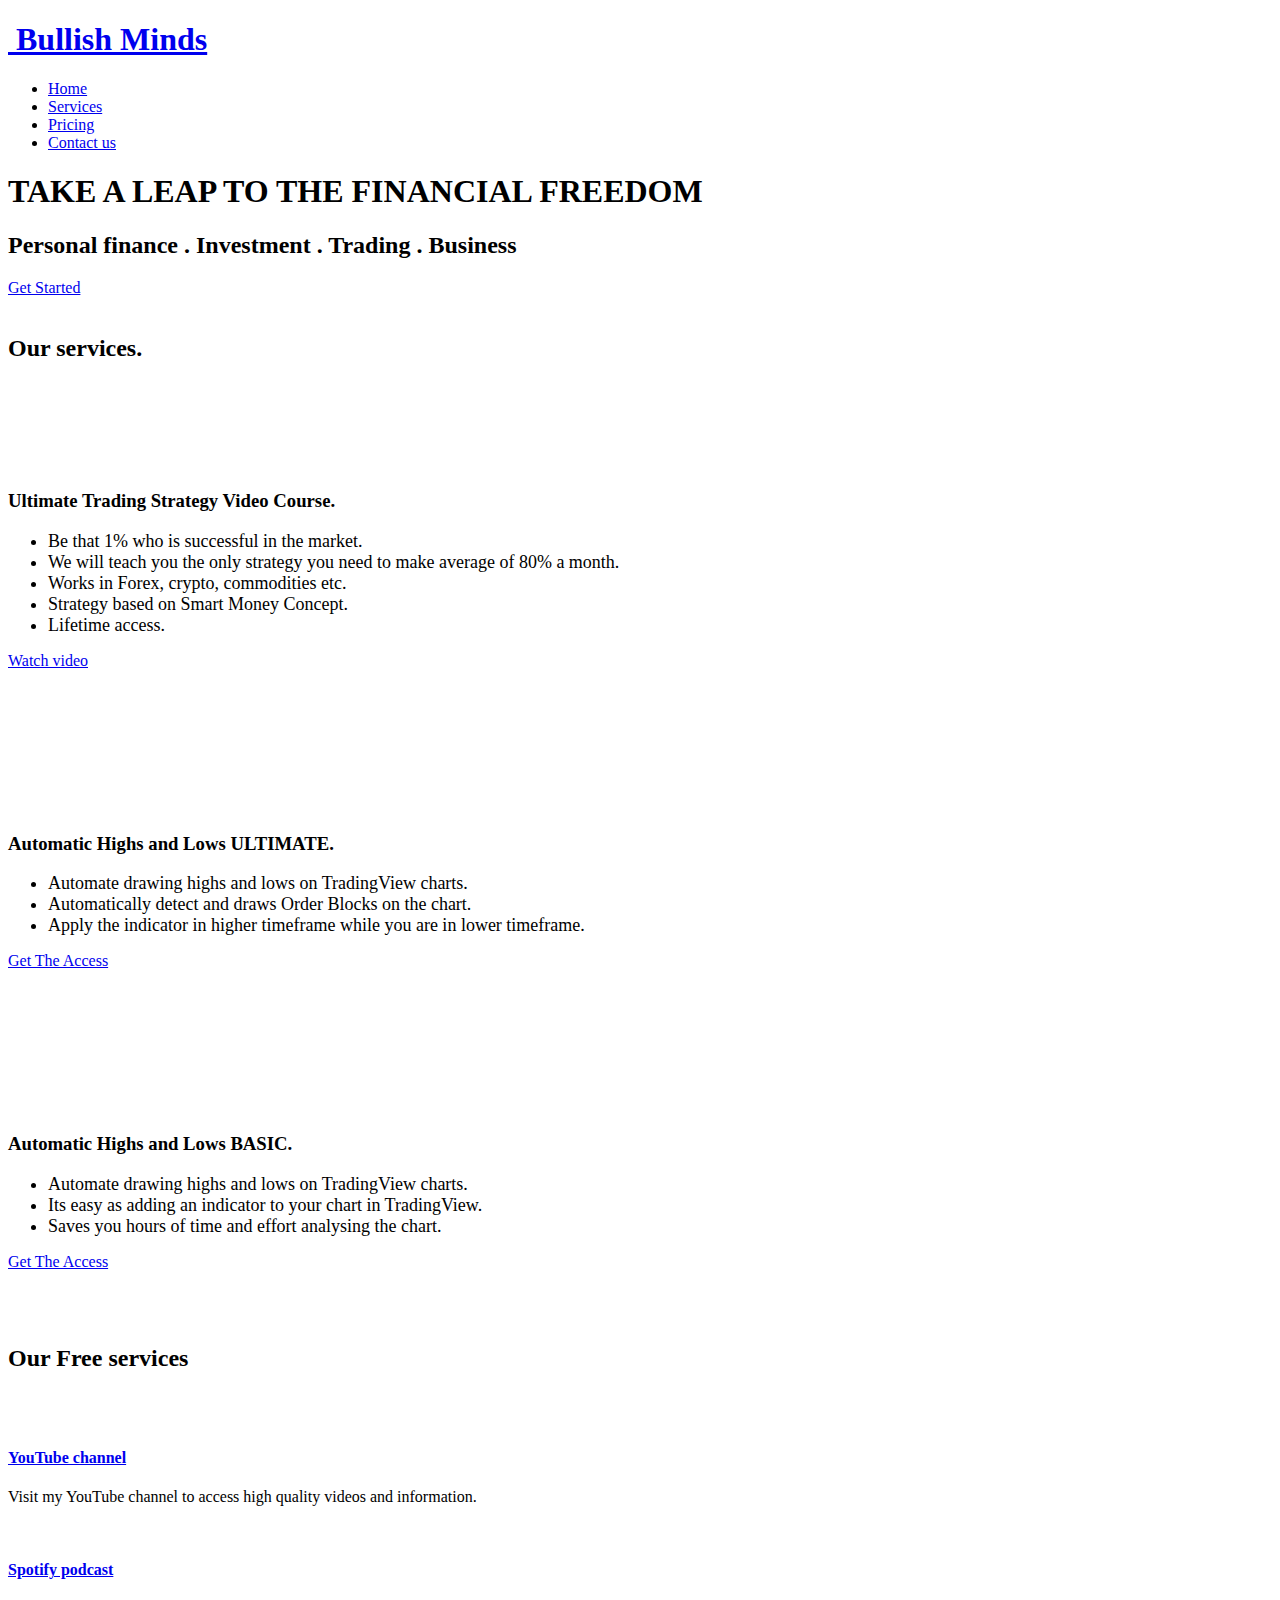
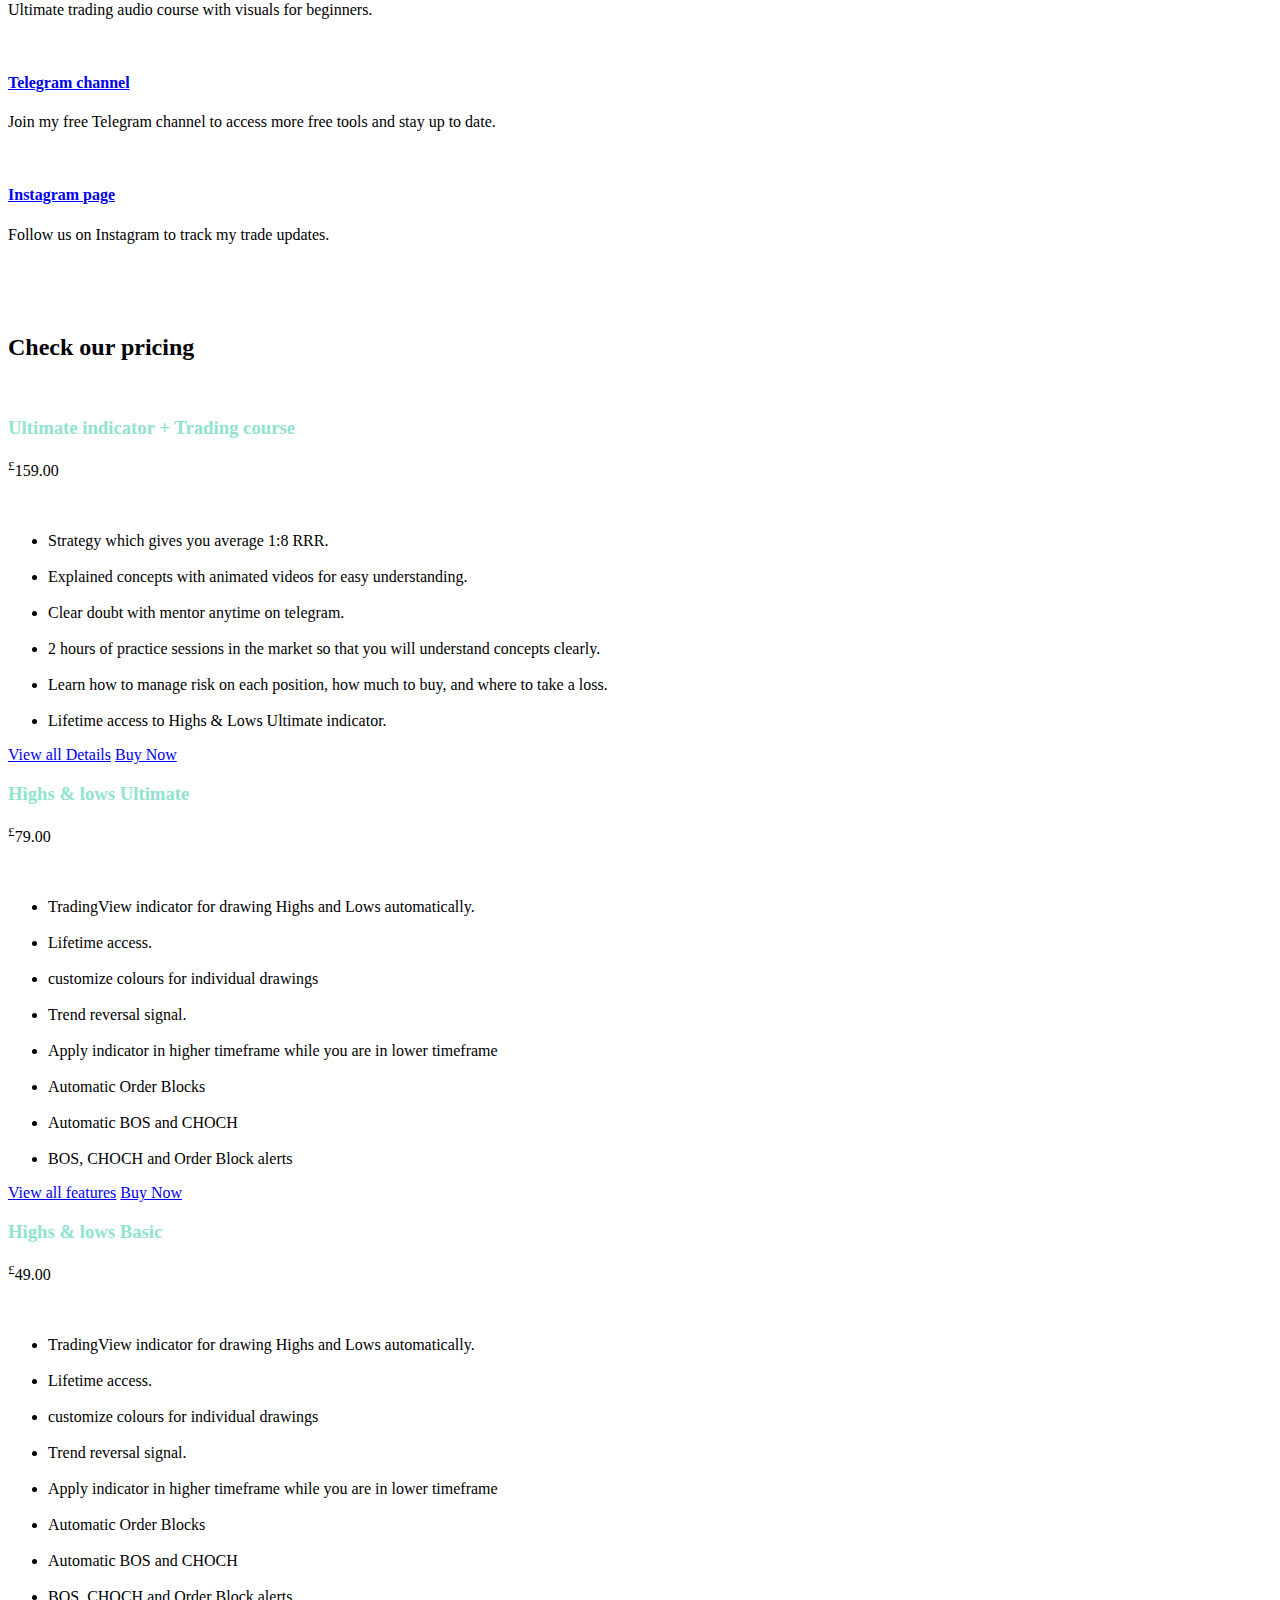
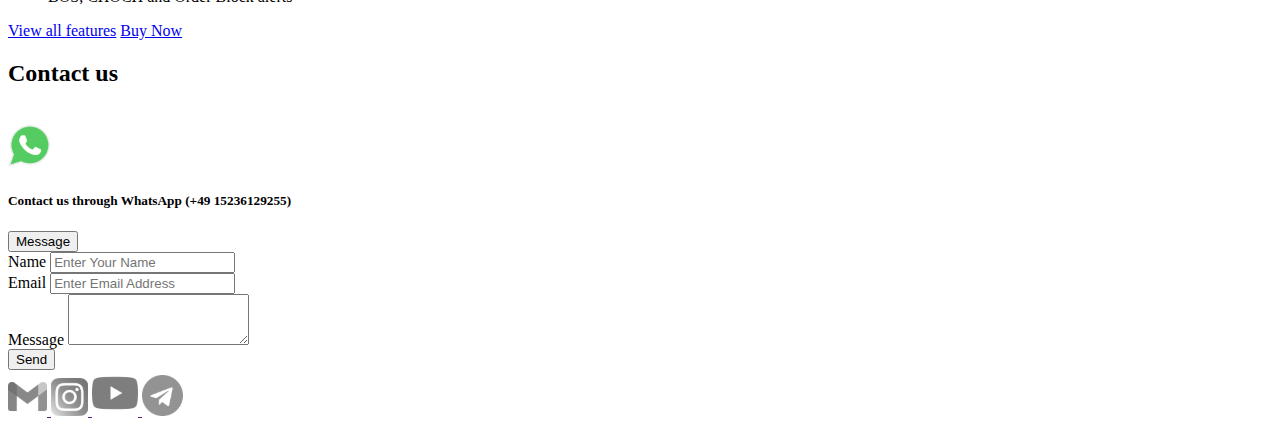
==== commit 98824f3a: "Add files via upload" ====
--- a/IN/index.html
+++ b/IN/index.html
@@ -1,882 +1,538 @@
-<!DOCTYPE html><html lang="en-US"><head>
-  <meta charset="UTF-8">
-    <title>Bullish – Work Drive Realty</title>
-<meta name="robots" content="noindex, nofollow">
-  <style>img:is([sizes="auto" i], [sizes^="auto," i]) { contain-intrinsic-size: 3000px 1500px }</style>
-  <link rel="alternate" type="application/rss+xml" title="Work Drive Realty » Feed" href="https://driverealty.online/work/feed/">
-<link rel="alternate" type="application/rss+xml" title="Work Drive Realty » Comments Feed" href="https://driverealty.online/work/comments/feed/">
+<!DOCTYPE html>
+<html lang="en">
+
+<head>
+
+  <!-- Google tag (gtag.js) -->
+<script async src="https://www.googletagmanager.com/gtag/js?id=G-W7BGB6FFQ2"></script>
 <script>
-window._wpemojiSettings = {"baseUrl":"https:\/\/s.w.org\/images\/core\/emoji\/15.0.3\/72x72\/","ext":".png","svgUrl":"https:\/\/s.w.org\/images\/core\/emoji\/15.0.3\/svg\/","svgExt":".svg","source":{"concatemoji":"https:\/\/driverealty.online\/work\/wp-includes\/js\/wp-emoji-release.min.js?ver=6.7.1"}};
-/*! This file is auto-generated */
-!function(i,n){var o,s,e;function c(e){try{var t={supportTests:e,timestamp:(new Date).valueOf()};sessionStorage.setItem(o,JSON.stringify(t))}catch(e){}}function p(e,t,n){e.clearRect(0,0,e.canvas.width,e.canvas.height),e.fillText(t,0,0);var t=new Uint32Array(e.getImageData(0,0,e.canvas.width,e.canvas.height).data),r=(e.clearRect(0,0,e.canvas.width,e.canvas.height),e.fillText(n,0,0),new Uint32Array(e.getImageData(0,0,e.canvas.width,e.canvas.height).data));return t.every(function(e,t){return e===r[t]})}function u(e,t,n){switch(t){case"flag":return n(e,"\ud83c\udff3\ufe0f\u200d\u26a7\ufe0f","\ud83c\udff3\ufe0f\u200b\u26a7\ufe0f")?!1:!n(e,"\ud83c\uddfa\ud83c\uddf3","\ud83c\uddfa\u200b\ud83c\uddf3")&&!n(e,"\ud83c\udff4\udb40\udc67\udb40\udc62\udb40\udc65\udb40\udc6e\udb40\udc67\udb40\udc7f","\ud83c\udff4\u200b\udb40\udc67\u200b\udb40\udc62\u200b\udb40\udc65\u200b\udb40\udc6e\u200b\udb40\udc67\u200b\udb40\udc7f");case"emoji":return!n(e,"\ud83d\udc26\u200d\u2b1b","\ud83d\udc26\u200b\u2b1b")}return!1}function f(e,t,n){var r="undefined"!=typeof WorkerGlobalScope&&self instanceof WorkerGlobalScope?new OffscreenCanvas(300,150):i.createElement("canvas"),a=r.getContext("2d",{willReadFrequently:!0}),o=(a.textBaseline="top",a.font="600 32px Arial",{});return e.forEach(function(e){o[e]=t(a,e,n)}),o}function t(e){var t=i.createElement("script");t.src=e,t.defer=!0,i.head.appendChild(t)}"undefined"!=typeof Promise&&(o="wpEmojiSettingsSupports",s=["flag","emoji"],n.supports={everything:!0,everythingExceptFlag:!0},e=new Promise(function(e){i.addEventListener("DOMContentLoaded",e,{once:!0})}),new Promise(function(t){var n=function(){try{var e=JSON.parse(sessionStorage.getItem(o));if("object"==typeof e&&"number"==typeof e.timestamp&&(new Date).valueOf()<e.timestamp+604800&&"object"==typeof e.supportTests)return e.supportTests}catch(e){}return null}();if(!n){if("undefined"!=typeof Worker&&"undefined"!=typeof OffscreenCanvas&&"undefined"!=typeof URL&&URL.createObjectURL&&"undefined"!=typeof Blob)try{var e="postMessage("+f.toString()+"("+[JSON.stringify(s),u.toString(),p.toString()].join(",")+"));",r=new Blob([e],{type:"text/javascript"}),a=new Worker(URL.createObjectURL(r),{name:"wpTestEmojiSupports"});return void(a.onmessage=function(e){c(n=e.data),a.terminate(),t(n)})}catch(e){}c(n=f(s,u,p))}t(n)}).then(function(e){for(var t in e)n.supports[t]=e[t],n.supports.everything=n.supports.everything&&n.supports[t],"flag"!==t&&(n.supports.everythingExceptFlag=n.supports.everythingExceptFlag&&n.supports[t]);n.supports.everythingExceptFlag=n.supports.everythingExceptFlag&&!n.supports.flag,n.DOMReady=!1,n.readyCallback=function(){n.DOMReady=!0}}).then(function(){return e}).then(function(){var e;n.supports.everything||(n.readyCallback(),(e=n.source||{}).concatemoji?t(e.concatemoji):e.wpemoji&&e.twemoji&&(t(e.twemoji),t(e.wpemoji)))}))}((window,document),window._wpemojiSettings);
+  window.dataLayer = window.dataLayer || [];
+  function gtag(){dataLayer.push(arguments);}
+  gtag('js', new Date());
+
+  gtag('config', 'G-W7BGB6FFQ2');
 </script>
-<link rel="stylesheet" id="astra-theme-css-css" href="/assets/css/LlS1o2iFzJUi.css" media="all">
-<style id="astra-theme-css-inline-css">
-:root{--ast-post-nav-space:0;--ast-container-default-xlg-padding:2.5em;--ast-container-default-lg-padding:2.5em;--ast-container-default-slg-padding:2em;--ast-container-default-md-padding:2.5em;--ast-container-default-sm-padding:2.5em;--ast-container-default-xs-padding:2.4em;--ast-container-default-xxs-padding:1.8em;--ast-code-block-background:#ECEFF3;--ast-comment-inputs-background:#F9FAFB;--ast-normal-container-width:1200px;--ast-narrow-container-width:750px;--ast-blog-title-font-weight:600;--ast-blog-meta-weight:600;}html{font-size:100%;}a{color:var(--ast-global-color-0);}a:hover,a:focus{color:var(--ast-global-color-1);}body,button,input,select,textarea,.ast-button,.ast-custom-button{font-family:-apple-system,BlinkMacSystemFont,Segoe UI,Roboto,Oxygen-Sans,Ubuntu,Cantarell,Helvetica Neue,sans-serif;font-weight:400;font-size:16px;font-size:1rem;line-height:var(--ast-body-line-height,1.65);}blockquote{color:var(--ast-global-color-3);}h1,.entry-content h1,h2,.entry-content h2,h3,.entry-content h3,h4,.entry-content h4,h5,.entry-content h5,h6,.entry-content h6,.site-title,.site-title a{font-weight:600;}.site-title{font-size:26px;font-size:1.625rem;display:block;}.site-header .site-description{font-size:15px;font-size:0.9375rem;display:none;}.entry-title{font-size:20px;font-size:1.25rem;}.ast-blog-single-element.ast-taxonomy-container a{font-size:14px;font-size:0.875rem;}.ast-blog-meta-container{font-size:13px;font-size:0.8125rem;}.archive .ast-article-post .ast-article-inner,.blog .ast-article-post .ast-article-inner,.archive .ast-article-post .ast-article-inner:hover,.blog .ast-article-post .ast-article-inner:hover{border-top-left-radius:6px;border-top-right-radius:6px;border-bottom-right-radius:6px;border-bottom-left-radius:6px;overflow:hidden;}h1,.entry-content h1{font-size:36px;font-size:2.25rem;font-weight:600;line-height:1.4em;}h2,.entry-content h2{font-size:30px;font-size:1.875rem;font-weight:600;line-height:1.3em;}h3,.entry-content h3{font-size:24px;font-size:1.5rem;font-weight:600;line-height:1.3em;}h4,.entry-content h4{font-size:20px;font-size:1.25rem;line-height:1.2em;font-weight:600;}h5,.entry-content h5{font-size:18px;font-size:1.125rem;line-height:1.2em;font-weight:600;}h6,.entry-content h6{font-size:16px;font-size:1rem;line-height:1.25em;font-weight:600;}::selection{background-color:var(--ast-global-color-0);color:#ffffff;}body,h1,.entry-title a,.entry-content h1,h2,.entry-content h2,h3,.entry-content h3,h4,.entry-content h4,h5,.entry-content h5,h6,.entry-content h6{color:var(--ast-global-color-3);}.tagcloud a:hover,.tagcloud a:focus,.tagcloud a.current-item{color:#ffffff;border-color:var(--ast-global-color-0);background-color:var(--ast-global-color-0);}input:focus,input[type="text"]:focus,input[type="email"]:focus,input[type="url"]:focus,input[type="password"]:focus,input[type="reset"]:focus,input[type="search"]:focus,textarea:focus{border-color:var(--ast-global-color-0);}input[type="radio"]:checked,input[type=reset],input[type="checkbox"]:checked,input[type="checkbox"]:hover:checked,input[type="checkbox"]:focus:checked,input[type=range]::-webkit-slider-thumb{border-color:var(--ast-global-color-0);background-color:var(--ast-global-color-0);box-shadow:none;}.site-footer a:hover + .post-count,.site-footer a:focus + .post-count{background:var(--ast-global-color-0);border-color:var(--ast-global-color-0);}.single .nav-links .nav-previous,.single .nav-links .nav-next{color:var(--ast-global-color-0);}.entry-meta,.entry-meta *{line-height:1.45;color:var(--ast-global-color-0);font-weight:600;}.entry-meta a:not(.ast-button):hover,.entry-meta a:not(.ast-button):hover *,.entry-meta a:not(.ast-button):focus,.entry-meta a:not(.ast-button):focus *,.page-links > .page-link,.page-links .page-link:hover,.post-navigation a:hover{color:var(--ast-global-color-1);}#cat option,.secondary .calendar_wrap thead a,.secondary .calendar_wrap thead a:visited{color:var(--ast-global-color-0);}.secondary .calendar_wrap #today,.ast-progress-val span{background:var(--ast-global-color-0);}.secondary a:hover + .post-count,.secondary a:focus + .post-count{background:var(--ast-global-color-0);border-color:var(--ast-global-color-0);}.calendar_wrap #today > a{color:#ffffff;}.page-links .page-link,.single .post-navigation a{color:var(--ast-global-color-3);}.ast-search-menu-icon .search-form button.search-submit{padding:0 4px;}.ast-search-menu-icon form.search-form{padding-right:0;}.ast-search-menu-icon.slide-search input.search-field{width:0;}.ast-header-search .ast-search-menu-icon.ast-dropdown-active .search-form,.ast-header-search .ast-search-menu-icon.ast-dropdown-active .search-field:focus{transition:all 0.2s;}.search-form input.search-field:focus{outline:none;}.ast-search-menu-icon .search-form button.search-submit:focus,.ast-theme-transparent-header .ast-header-search .ast-dropdown-active .ast-icon,.ast-theme-transparent-header .ast-inline-search .search-field:focus .ast-icon{color:var(--ast-global-color-1);}.ast-header-search .slide-search .search-form{border:2px solid var(--ast-global-color-0);}.ast-header-search .slide-search .search-field{background-color:#fff;}.ast-archive-title{color:var(--ast-global-color-2);}.widget-title{font-size:22px;font-size:1.375rem;color:var(--ast-global-color-2);}.ast-single-post .entry-content a,.ast-comment-content a:not(.ast-comment-edit-reply-wrap a){text-decoration:underline;}.ast-single-post .elementor-button-wrapper .elementor-button,.ast-single-post .entry-content .uagb-tab a,.ast-single-post .entry-content .uagb-ifb-cta a,.ast-single-post .entry-content .uabb-module-content a,.ast-single-post .entry-content .uagb-post-grid a,.ast-single-post .entry-content .uagb-timeline a,.ast-single-post .entry-content .uagb-toc__wrap a,.ast-single-post .entry-content .uagb-taxomony-box a,.ast-single-post .entry-content .woocommerce a,.entry-content .wp-block-latest-posts > li > a,.ast-single-post .entry-content .wp-block-file__button,li.ast-post-filter-single,.ast-single-post .ast-comment-content .comment-reply-link,.ast-single-post .ast-comment-content .comment-edit-link{text-decoration:none;}.ast-search-menu-icon.slide-search a:focus-visible:focus-visible,.astra-search-icon:focus-visible,#close:focus-visible,a:focus-visible,.ast-menu-toggle:focus-visible,.site .skip-link:focus-visible,.wp-block-loginout input:focus-visible,.wp-block-search.wp-block-search__button-inside .wp-block-search__inside-wrapper,.ast-header-navigation-arrow:focus-visible,.woocommerce .wc-proceed-to-checkout > .checkout-button:focus-visible,.woocommerce .woocommerce-MyAccount-navigation ul li a:focus-visible,.ast-orders-table__row .ast-orders-table__cell:focus-visible,.woocommerce .woocommerce-order-details .order-again > .button:focus-visible,.woocommerce .woocommerce-message a.button.wc-forward:focus-visible,.woocommerce #minus_qty:focus-visible,.woocommerce #plus_qty:focus-visible,a#ast-apply-coupon:focus-visible,.woocommerce .woocommerce-info a:focus-visible,.woocommerce .astra-shop-summary-wrap a:focus-visible,.woocommerce a.wc-forward:focus-visible,#ast-apply-coupon:focus-visible,.woocommerce-js .woocommerce-mini-cart-item a.remove:focus-visible,#close:focus-visible,.button.search-submit:focus-visible,#search_submit:focus,.normal-search:focus-visible,.ast-header-account-wrap:focus-visible,.woocommerce .ast-on-card-button.ast-quick-view-trigger:focus{outline-style:dotted;outline-color:inherit;outline-width:thin;}input:focus,input[type="text"]:focus,input[type="email"]:focus,input[type="url"]:focus,input[type="password"]:focus,input[type="reset"]:focus,input[type="search"]:focus,input[type="number"]:focus,textarea:focus,.wp-block-search__input:focus,[data-section="section-header-mobile-trigger"] .ast-button-wrap .ast-mobile-menu-trigger-minimal:focus,.ast-mobile-popup-drawer.active .menu-toggle-close:focus,.woocommerce-ordering select.orderby:focus,#ast-scroll-top:focus,#coupon_code:focus,.woocommerce-page #comment:focus,.woocommerce #reviews #respond input#submit:focus,.woocommerce a.add_to_cart_button:focus,.woocommerce .button.single_add_to_cart_button:focus,.woocommerce .woocommerce-cart-form button:focus,.woocommerce .woocommerce-cart-form__cart-item .quantity .qty:focus,.woocommerce .woocommerce-billing-fields .woocommerce-billing-fields__field-wrapper .woocommerce-input-wrapper > .input-text:focus,.woocommerce #order_comments:focus,.woocommerce #place_order:focus,.woocommerce .woocommerce-address-fields .woocommerce-address-fields__field-wrapper .woocommerce-input-wrapper > .input-text:focus,.woocommerce .woocommerce-MyAccount-content form button:focus,.woocommerce .woocommerce-MyAccount-content .woocommerce-EditAccountForm .woocommerce-form-row .woocommerce-Input.input-text:focus,.woocommerce .ast-woocommerce-container .woocommerce-pagination ul.page-numbers li a:focus,body #content .woocommerce form .form-row .select2-container--default .select2-selection--single:focus,#ast-coupon-code:focus,.woocommerce.woocommerce-js .quantity input[type=number]:focus,.woocommerce-js .woocommerce-mini-cart-item .quantity input[type=number]:focus,.woocommerce p#ast-coupon-trigger:focus{border-style:dotted;border-color:inherit;border-width:thin;}input{outline:none;}.ast-logo-title-inline .site-logo-img{padding-right:1em;}body .ast-oembed-container *{position:absolute;top:0;width:100%;height:100%;left:0;}body .wp-block-embed-pocket-casts .ast-oembed-container *{position:unset;}.ast-single-post-featured-section + article {margin-top: 2em;}.site-content .ast-single-post-featured-section img {width: 100%;overflow: hidden;object-fit: cover;}.ast-separate-container .site-content .ast-single-post-featured-section + article {margin-top: -80px;z-index: 9;position: relative;border-radius: 4px;}@media (min-width: 922px) {.ast-no-sidebar .site-content .ast-article-image-container--wide {margin-left: -120px;margin-right: -120px;max-width: unset;width: unset;}.ast-left-sidebar .site-content .ast-article-image-container--wide,.ast-right-sidebar .site-content .ast-article-image-container--wide {margin-left: -10px;margin-right: -10px;}.site-content .ast-article-image-container--full {margin-left: calc( -50vw + 50%);margin-right: calc( -50vw + 50%);max-width: 100vw;width: 100vw;}.ast-left-sidebar .site-content .ast-article-image-container--full,.ast-right-sidebar .site-content .ast-article-image-container--full {margin-left: -10px;margin-right: -10px;max-width: inherit;width: auto;}}.site > .ast-single-related-posts-container {margin-top: 0;}@media (min-width: 922px) {.ast-desktop .ast-container--narrow {max-width: var(--ast-narrow-container-width);margin: 0 auto;}}.ast-page-builder-template .hentry {margin: 0;}.ast-page-builder-template .site-content > .ast-container {max-width: 100%;padding: 0;}.ast-page-builder-template .site .site-content #primary {padding: 0;margin: 0;}.ast-page-builder-template .no-results {text-align: center;margin: 4em auto;}.ast-page-builder-template .ast-pagination {padding: 2em;}.ast-page-builder-template .entry-header.ast-no-title.ast-no-thumbnail {margin-top: 0;}.ast-page-builder-template .entry-header.ast-header-without-markup {margin-top: 0;margin-bottom: 0;}.ast-page-builder-template .entry-header.ast-no-title.ast-no-meta {margin-bottom: 0;}.ast-page-builder-template.single .post-navigation {padding-bottom: 2em;}.ast-page-builder-template.single-post .site-content > .ast-container {max-width: 100%;}.ast-page-builder-template .entry-header {margin-top: 2em;margin-left: auto;margin-right: auto;}.ast-page-builder-template .ast-archive-description {margin: 2em auto 0;padding-left: 20px;padding-right: 20px;}.ast-page-builder-template .ast-row {margin-left: 0;margin-right: 0;}.single.ast-page-builder-template .entry-header + .entry-content,.single.ast-page-builder-template .ast-single-entry-banner + .site-content article .entry-content {margin-bottom: 2em;}@media(min-width: 921px) {.ast-page-builder-template.archive.ast-right-sidebar .ast-row article,.ast-page-builder-template.archive.ast-left-sidebar .ast-row article {padding-left: 0;padding-right: 0;}}input[type="text"],input[type="number"],input[type="email"],input[type="url"],input[type="password"],input[type="search"],input[type=reset],input[type=tel],input[type=date],select,textarea{font-size:16px;font-style:normal;font-weight:400;line-height:24px;width:100%;padding:12px 16px;border-radius:4px;box-shadow:0px 1px 2px 0px rgba(0,0,0,0.05);color:var(--ast-form-input-text,#475569);}input[type="text"],input[type="number"],input[type="email"],input[type="url"],input[type="password"],input[type="search"],input[type=reset],input[type=tel],input[type=date],select{height:40px;}input[type="date"]{border-width:1px;border-style:solid;border-color:var(--ast-border-color);}input[type="text"]:focus,input[type="number"]:focus,input[type="email"]:focus,input[type="url"]:focus,input[type="password"]:focus,input[type="search"]:focus,input[type=reset]:focus,input[type="tel"]:focus,input[type="date"]:focus,select:focus,textarea:focus{border-color:#046BD2;box-shadow:none;outline:none;color:var(--ast-form-input-focus-text,#475569);}label,legend{color:#111827;font-size:14px;font-style:normal;font-weight:500;line-height:20px;}select{padding:6px 10px;}fieldset{padding:30px;border-radius:4px;}button,.ast-button,.button,input[type="button"],input[type="reset"],input[type="submit"]{border-radius:4px;box-shadow:0px 1px 2px 0px rgba(0,0,0,0.05);}:root{--ast-comment-inputs-background:#FFF;}::placeholder{color:var(--ast-form-field-color,#9CA3AF);}::-ms-input-placeholder{color:var(--ast-form-field-color,#9CA3AF);}@media (max-width:921.9px){#ast-desktop-header{display:none;}}@media (min-width:922px){#ast-mobile-header{display:none;}}.wp-block-buttons.aligncenter{justify-content:center;}@media (max-width:921px){.ast-theme-transparent-header #primary,.ast-theme-transparent-header #secondary{padding:0;}}@media (max-width:921px){.ast-plain-container.ast-no-sidebar #primary{padding:0;}}.ast-plain-container.ast-no-sidebar #primary{margin-top:0;margin-bottom:0;}.wp-block-button.is-style-outline .wp-block-button__link{border-color:var(--ast-global-color-0);}div.wp-block-button.is-style-outline > .wp-block-button__link:not(.has-text-color),div.wp-block-button.wp-block-button__link.is-style-outline:not(.has-text-color){color:var(--ast-global-color-0);}.wp-block-button.is-style-outline .wp-block-button__link:hover,.wp-block-buttons .wp-block-button.is-style-outline .wp-block-button__link:focus,.wp-block-buttons .wp-block-button.is-style-outline > .wp-block-button__link:not(.has-text-color):hover,.wp-block-buttons .wp-block-button.wp-block-button__link.is-style-outline:not(.has-text-color):hover{color:#ffffff;background-color:var(--ast-global-color-1);border-color:var(--ast-global-color-1);}.post-page-numbers.current .page-link,.ast-pagination .page-numbers.current{color:#ffffff;border-color:var(--ast-global-color-0);background-color:var(--ast-global-color-0);}.wp-block-buttons .wp-block-button.is-style-outline .wp-block-button__link.wp-element-button,.ast-outline-button,.wp-block-uagb-buttons-child .uagb-buttons-repeater.ast-outline-button{border-color:var(--ast-global-color-0);border-top-width:2px;border-right-width:2px;border-bottom-width:2px;border-left-width:2px;font-family:inherit;font-weight:500;font-size:16px;font-size:1rem;line-height:1em;padding-top:13px;padding-right:30px;padding-bottom:13px;padding-left:30px;}.wp-block-buttons .wp-block-button.is-style-outline > .wp-block-button__link:not(.has-text-color),.wp-block-buttons .wp-block-button.wp-block-button__link.is-style-outline:not(.has-text-color),.ast-outline-button{color:var(--ast-global-color-0);}.wp-block-button.is-style-outline .wp-block-button__link:hover,.wp-block-buttons .wp-block-button.is-style-outline .wp-block-button__link:focus,.wp-block-buttons .wp-block-button.is-style-outline > .wp-block-button__link:not(.has-text-color):hover,.wp-block-buttons .wp-block-button.wp-block-button__link.is-style-outline:not(.has-text-color):hover,.ast-outline-button:hover,.ast-outline-button:focus,.wp-block-uagb-buttons-child .uagb-buttons-repeater.ast-outline-button:hover,.wp-block-uagb-buttons-child .uagb-buttons-repeater.ast-outline-button:focus{color:#ffffff;background-color:var(--ast-global-color-1);border-color:var(--ast-global-color-1);}.ast-single-post .entry-content a.ast-outline-button,.ast-single-post .entry-content .is-style-outline>.wp-block-button__link{text-decoration:none;}.wp-block-button .wp-block-button__link.wp-element-button.is-style-outline:not(.has-background),.wp-block-button.is-style-outline>.wp-block-button__link.wp-element-button:not(.has-background),.ast-outline-button{background-color:transparent;}.uagb-buttons-repeater.ast-outline-button{border-radius:9999px;}@media (max-width:921px){.wp-block-buttons .wp-block-button.is-style-outline .wp-block-button__link.wp-element-button,.ast-outline-button,.wp-block-uagb-buttons-child .uagb-buttons-repeater.ast-outline-button{padding-top:12px;padding-right:28px;padding-bottom:12px;padding-left:28px;}}@media (max-width:544px){.wp-block-buttons .wp-block-button.is-style-outline .wp-block-button__link.wp-element-button,.ast-outline-button,.wp-block-uagb-buttons-child .uagb-buttons-repeater.ast-outline-button{padding-top:10px;padding-right:24px;padding-bottom:10px;padding-left:24px;}}.entry-content[data-ast-blocks-layout] > figure{margin-bottom:1em;}h1.widget-title{font-weight:600;}h2.widget-title{font-weight:600;}h3.widget-title{font-weight:600;} .content-area .elementor-widget-theme-post-content h1,.content-area .elementor-widget-theme-post-content h2,.content-area .elementor-widget-theme-post-content h3,.content-area .elementor-widget-theme-post-content h4,.content-area .elementor-widget-theme-post-content h5,.content-area .elementor-widget-theme-post-content h6{margin-top:1.5em;margin-bottom:calc(0.3em + 10px);}#page{display:flex;flex-direction:column;min-height:100vh;}.ast-404-layout-1 h1.page-title{color:var(--ast-global-color-2);}.single .post-navigation a{line-height:1em;height:inherit;}.error-404 .page-sub-title{font-size:1.5rem;font-weight:inherit;}.search .site-content .content-area .search-form{margin-bottom:0;}#page .site-content{flex-grow:1;}.widget{margin-bottom:1.25em;}#secondary li{line-height:1.5em;}#secondary .wp-block-group h2{margin-bottom:0.7em;}#secondary h2{font-size:1.7rem;}.ast-separate-container .ast-article-post,.ast-separate-container .ast-article-single,.ast-separate-container .comment-respond{padding:3em;}.ast-separate-container .ast-article-single .ast-article-single{padding:0;}.ast-article-single .wp-block-post-template-is-layout-grid{padding-left:0;}.ast-separate-container .comments-title,.ast-narrow-container .comments-title{padding:1.5em 2em;}.ast-page-builder-template .comment-form-textarea,.ast-comment-formwrap .ast-grid-common-col{padding:0;}.ast-comment-formwrap{padding:0;display:inline-flex;column-gap:20px;width:100%;margin-left:0;margin-right:0;}.comments-area textarea#comment:focus,.comments-area textarea#comment:active,.comments-area .ast-comment-formwrap input[type="text"]:focus,.comments-area .ast-comment-formwrap input[type="text"]:active {box-shadow:none;outline:none;}.archive.ast-page-builder-template .entry-header{margin-top:2em;}.ast-page-builder-template .ast-comment-formwrap{width:100%;}.entry-title{margin-bottom:0.6em;}.ast-archive-description p{font-size:inherit;font-weight:inherit;line-height:inherit;}.ast-separate-container .ast-comment-list li.depth-1,.hentry{margin-bottom:1.5em;}.site-content section.ast-archive-description{margin-bottom:2em;}@media (min-width:921px){.ast-left-sidebar.ast-page-builder-template #secondary,.archive.ast-right-sidebar.ast-page-builder-template .site-main{padding-left:20px;padding-right:20px;}}@media (max-width:544px){.ast-comment-formwrap.ast-row{column-gap:10px;display:inline-block;}#ast-commentform .ast-grid-common-col{position:relative;width:100%;}}@media (min-width:1201px){.ast-separate-container .ast-article-post,.ast-separate-container .ast-article-single,.ast-separate-container .ast-author-box,.ast-separate-container .ast-404-layout-1,.ast-separate-container .no-results{padding:3em;}} .content-area .elementor-widget-theme-post-content h1,.content-area .elementor-widget-theme-post-content h2,.content-area .elementor-widget-theme-post-content h3,.content-area .elementor-widget-theme-post-content h4,.content-area .elementor-widget-theme-post-content h5,.content-area .elementor-widget-theme-post-content h6{margin-top:1.5em;margin-bottom:calc(0.3em + 10px);}.elementor-loop-container .e-loop-item,.elementor-loop-container .ast-separate-container .ast-article-post,.elementor-loop-container .ast-separate-container .ast-article-single,.elementor-loop-container .ast-separate-container .comment-respond{padding:0px;}@media (max-width:921px){.ast-separate-container #primary,.ast-separate-container #secondary{padding:1.5em 0;}#primary,#secondary{padding:1.5em 0;margin:0;}.ast-left-sidebar #content > .ast-container{display:flex;flex-direction:column-reverse;width:100%;}}@media (min-width:922px){.ast-separate-container.ast-right-sidebar #primary,.ast-separate-container.ast-left-sidebar #primary{border:0;}.search-no-results.ast-separate-container #primary{margin-bottom:4em;}}.wp-block-button .wp-block-button__link{color:#ffffff;}.wp-block-button .wp-block-button__link:hover,.wp-block-button .wp-block-button__link:focus{color:#ffffff;background-color:var(--ast-global-color-1);border-color:var(--ast-global-color-1);}.elementor-widget-heading h1.elementor-heading-title{line-height:1.4em;}.elementor-widget-heading h2.elementor-heading-title{line-height:1.3em;}.elementor-widget-heading h3.elementor-heading-title{line-height:1.3em;}.elementor-widget-heading h4.elementor-heading-title{line-height:1.2em;}.elementor-widget-heading h5.elementor-heading-title{line-height:1.2em;}.elementor-widget-heading h6.elementor-heading-title{line-height:1.25em;}.wp-block-button .wp-block-button__link,.wp-block-search .wp-block-search__button,body .wp-block-file .wp-block-file__button{border-color:var(--ast-global-color-0);background-color:var(--ast-global-color-0);color:#ffffff;font-family:inherit;font-weight:500;line-height:1em;font-size:16px;font-size:1rem;padding-top:15px;padding-right:30px;padding-bottom:15px;padding-left:30px;}.ast-single-post .entry-content .wp-block-button .wp-block-button__link,.ast-single-post .entry-content .wp-block-search .wp-block-search__button,body .entry-content .wp-block-file .wp-block-file__button{text-decoration:none;}@media (max-width:921px){.wp-block-button .wp-block-button__link,.wp-block-search .wp-block-search__button,body .wp-block-file .wp-block-file__button{padding-top:14px;padding-right:28px;padding-bottom:14px;padding-left:28px;}}@media (max-width:544px){.wp-block-button .wp-block-button__link,.wp-block-search .wp-block-search__button,body .wp-block-file .wp-block-file__button{padding-top:12px;padding-right:24px;padding-bottom:12px;padding-left:24px;}}.menu-toggle,button,.ast-button,.ast-custom-button,.button,input#submit,input[type="button"],input[type="submit"],input[type="reset"],#comments .submit,.search .search-submit,form[CLASS*="wp-block-search__"].wp-block-search .wp-block-search__inside-wrapper .wp-block-search__button,body .wp-block-file .wp-block-file__button,.search .search-submit,.woocommerce-js a.button,.woocommerce button.button,.woocommerce .woocommerce-message a.button,.woocommerce #respond input#submit.alt,.woocommerce input.button.alt,.woocommerce input.button,.woocommerce input.button:disabled,.woocommerce input.button:disabled[disabled],.woocommerce input.button:disabled:hover,.woocommerce input.button:disabled[disabled]:hover,.woocommerce #respond input#submit,.woocommerce button.button.alt.disabled,.wc-block-grid__products .wc-block-grid__product .wp-block-button__link,.wc-block-grid__product-onsale,[CLASS*="wc-block"] button,.woocommerce-js .astra-cart-drawer .astra-cart-drawer-content .woocommerce-mini-cart__buttons .button:not(.checkout):not(.ast-continue-shopping),.woocommerce-js .astra-cart-drawer .astra-cart-drawer-content .woocommerce-mini-cart__buttons a.checkout,.woocommerce button.button.alt.disabled.wc-variation-selection-needed,[CLASS*="wc-block"] .wc-block-components-button{border-style:solid;border-top-width:0;border-right-width:0;border-left-width:0;border-bottom-width:0;color:#ffffff;border-color:var(--ast-global-color-0);background-color:var(--ast-global-color-0);padding-top:15px;padding-right:30px;padding-bottom:15px;padding-left:30px;font-family:inherit;font-weight:500;font-size:16px;font-size:1rem;line-height:1em;}button:focus,.menu-toggle:hover,button:hover,.ast-button:hover,.ast-custom-button:hover .button:hover,.ast-custom-button:hover ,input[type=reset]:hover,input[type=reset]:focus,input#submit:hover,input#submit:focus,input[type="button"]:hover,input[type="button"]:focus,input[type="submit"]:hover,input[type="submit"]:focus,form[CLASS*="wp-block-search__"].wp-block-search .wp-block-search__inside-wrapper .wp-block-search__button:hover,form[CLASS*="wp-block-search__"].wp-block-search .wp-block-search__inside-wrapper .wp-block-search__button:focus,body .wp-block-file .wp-block-file__button:hover,body .wp-block-file .wp-block-file__button:focus,.woocommerce-js a.button:hover,.woocommerce button.button:hover,.woocommerce .woocommerce-message a.button:hover,.woocommerce #respond input#submit:hover,.woocommerce #respond input#submit.alt:hover,.woocommerce input.button.alt:hover,.woocommerce input.button:hover,.woocommerce button.button.alt.disabled:hover,.wc-block-grid__products .wc-block-grid__product .wp-block-button__link:hover,[CLASS*="wc-block"] button:hover,.woocommerce-js .astra-cart-drawer .astra-cart-drawer-content .woocommerce-mini-cart__buttons .button:not(.checkout):not(.ast-continue-shopping):hover,.woocommerce-js .astra-cart-drawer .astra-cart-drawer-content .woocommerce-mini-cart__buttons a.checkout:hover,.woocommerce button.button.alt.disabled.wc-variation-selection-needed:hover,[CLASS*="wc-block"] .wc-block-components-button:hover,[CLASS*="wc-block"] .wc-block-components-button:focus{color:#ffffff;background-color:var(--ast-global-color-1);border-color:var(--ast-global-color-1);}form[CLASS*="wp-block-search__"].wp-block-search .wp-block-search__inside-wrapper .wp-block-search__button.has-icon{padding-top:calc(15px - 3px);padding-right:calc(30px - 3px);padding-bottom:calc(15px - 3px);padding-left:calc(30px - 3px);}@media (max-width:921px){.menu-toggle,button,.ast-button,.ast-custom-button,.button,input#submit,input[type="button"],input[type="submit"],input[type="reset"],#comments .submit,.search .search-submit,form[CLASS*="wp-block-search__"].wp-block-search .wp-block-search__inside-wrapper .wp-block-search__button,body .wp-block-file .wp-block-file__button,.search .search-submit,.woocommerce-js a.button,.woocommerce button.button,.woocommerce .woocommerce-message a.button,.woocommerce #respond input#submit.alt,.woocommerce input.button.alt,.woocommerce input.button,.woocommerce input.button:disabled,.woocommerce input.button:disabled[disabled],.woocommerce input.button:disabled:hover,.woocommerce input.button:disabled[disabled]:hover,.woocommerce #respond input#submit,.woocommerce button.button.alt.disabled,.wc-block-grid__products .wc-block-grid__product .wp-block-button__link,.wc-block-grid__product-onsale,[CLASS*="wc-block"] button,.woocommerce-js .astra-cart-drawer .astra-cart-drawer-content .woocommerce-mini-cart__buttons .button:not(.checkout):not(.ast-continue-shopping),.woocommerce-js .astra-cart-drawer .astra-cart-drawer-content .woocommerce-mini-cart__buttons a.checkout,.woocommerce button.button.alt.disabled.wc-variation-selection-needed,[CLASS*="wc-block"] .wc-block-components-button{padding-top:14px;padding-right:28px;padding-bottom:14px;padding-left:28px;}}@media (max-width:544px){.menu-toggle,button,.ast-button,.ast-custom-button,.button,input#submit,input[type="button"],input[type="submit"],input[type="reset"],#comments .submit,.search .search-submit,form[CLASS*="wp-block-search__"].wp-block-search .wp-block-search__inside-wrapper .wp-block-search__button,body .wp-block-file .wp-block-file__button,.search .search-submit,.woocommerce-js a.button,.woocommerce button.button,.woocommerce .woocommerce-message a.button,.woocommerce #respond input#submit.alt,.woocommerce input.button.alt,.woocommerce input.button,.woocommerce input.button:disabled,.woocommerce input.button:disabled[disabled],.woocommerce input.button:disabled:hover,.woocommerce input.button:disabled[disabled]:hover,.woocommerce #respond input#submit,.woocommerce button.button.alt.disabled,.wc-block-grid__products .wc-block-grid__product .wp-block-button__link,.wc-block-grid__product-onsale,[CLASS*="wc-block"] button,.woocommerce-js .astra-cart-drawer .astra-cart-drawer-content .woocommerce-mini-cart__buttons .button:not(.checkout):not(.ast-continue-shopping),.woocommerce-js .astra-cart-drawer .astra-cart-drawer-content .woocommerce-mini-cart__buttons a.checkout,.woocommerce button.button.alt.disabled.wc-variation-selection-needed,[CLASS*="wc-block"] .wc-block-components-button{padding-top:12px;padding-right:24px;padding-bottom:12px;padding-left:24px;}}@media (max-width:921px){.ast-mobile-header-stack .main-header-bar .ast-search-menu-icon{display:inline-block;}.ast-header-break-point.ast-header-custom-item-outside .ast-mobile-header-stack .main-header-bar .ast-search-icon{margin:0;}.ast-comment-avatar-wrap img{max-width:2.5em;}.ast-comment-meta{padding:0 1.8888em 1.3333em;}}@media (min-width:544px){.ast-container{max-width:100%;}}@media (max-width:544px){.ast-separate-container .ast-article-post,.ast-separate-container .ast-article-single,.ast-separate-container .comments-title,.ast-separate-container .ast-archive-description{padding:1.5em 1em;}.ast-separate-container #content .ast-container{padding-left:0.54em;padding-right:0.54em;}.ast-separate-container .ast-comment-list .bypostauthor{padding:.5em;}.ast-search-menu-icon.ast-dropdown-active .search-field{width:170px;}} #ast-mobile-header .ast-site-header-cart-li a{pointer-events:none;}.ast-separate-container{background-color:var(--ast-global-color-4);}@media (max-width:921px){.site-title{display:block;}.site-header .site-description{display:none;}h1,.entry-content h1{font-size:30px;}h2,.entry-content h2{font-size:25px;}h3,.entry-content h3{font-size:20px;}}@media (max-width:544px){.site-title{display:block;}.site-header .site-description{display:none;}h1,.entry-content h1{font-size:30px;}h2,.entry-content h2{font-size:25px;}h3,.entry-content h3{font-size:20px;}}@media (max-width:921px){html{font-size:91.2%;}}@media (max-width:544px){html{font-size:91.2%;}}@media (min-width:922px){.ast-container{max-width:1240px;}}@media (min-width:922px){.site-content .ast-container{display:flex;}}@media (max-width:921px){.site-content .ast-container{flex-direction:column;}}.entry-content h1,.entry-content h2,.entry-content h3,.entry-content h4,.entry-content h5,.entry-content h6{clear:none;}@media (min-width:922px){.main-header-menu .sub-menu .menu-item.ast-left-align-sub-menu:hover > .sub-menu,.main-header-menu .sub-menu .menu-item.ast-left-align-sub-menu.focus > .sub-menu{margin-left:-0px;}}.entry-content li > p{margin-bottom:0;}.site .comments-area{padding-bottom:2em;margin-top:2em;}.wp-block-file {display: flex;align-items: center;flex-wrap: wrap;justify-content: space-between;}.wp-block-pullquote {border: none;}.wp-block-pullquote blockquote::before {content: "\201D";font-family: "Helvetica",sans-serif;display: flex;transform: rotate( 180deg );font-size: 6rem;font-style: normal;line-height: 1;font-weight: bold;align-items: center;justify-content: center;}.has-text-align-right > blockquote::before {justify-content: flex-start;}.has-text-align-left > blockquote::before {justify-content: flex-end;}figure.wp-block-pullquote.is-style-solid-color blockquote {max-width: 100%;text-align: inherit;}:root {--wp--custom--ast-default-block-top-padding: 3em;--wp--custom--ast-default-block-right-padding: 3em;--wp--custom--ast-default-block-bottom-padding: 3em;--wp--custom--ast-default-block-left-padding: 3em;--wp--custom--ast-container-width: 1200px;--wp--custom--ast-content-width-size: 1200px;--wp--custom--ast-wide-width-size: calc(1200px + var(--wp--custom--ast-default-block-left-padding) + var(--wp--custom--ast-default-block-right-padding));}.ast-narrow-container {--wp--custom--ast-content-width-size: 750px;--wp--custom--ast-wide-width-size: 750px;}@media(max-width: 921px) {:root {--wp--custom--ast-default-block-top-padding: 3em;--wp--custom--ast-default-block-right-padding: 2em;--wp--custom--ast-default-block-bottom-padding: 3em;--wp--custom--ast-default-block-left-padding: 2em;}}@media(max-width: 544px) {:root {--wp--custom--ast-default-block-top-padding: 3em;--wp--custom--ast-default-block-right-padding: 1.5em;--wp--custom--ast-default-block-bottom-padding: 3em;--wp--custom--ast-default-block-left-padding: 1.5em;}}.entry-content > .wp-block-group,.entry-content > .wp-block-cover,.entry-content > .wp-block-columns {padding-top: var(--wp--custom--ast-default-block-top-padding);padding-right: var(--wp--custom--ast-default-block-right-padding);padding-bottom: var(--wp--custom--ast-default-block-bottom-padding);padding-left: var(--wp--custom--ast-default-block-left-padding);}.ast-plain-container.ast-no-sidebar .entry-content > .alignfull,.ast-page-builder-template .ast-no-sidebar .entry-content > .alignfull {margin-left: calc( -50vw + 50%);margin-right: calc( -50vw + 50%);max-width: 100vw;width: 100vw;}.ast-plain-container.ast-no-sidebar .entry-content .alignfull .alignfull,.ast-page-builder-template.ast-no-sidebar .entry-content .alignfull .alignfull,.ast-plain-container.ast-no-sidebar .entry-content .alignfull .alignwide,.ast-page-builder-template.ast-no-sidebar .entry-content .alignfull .alignwide,.ast-plain-container.ast-no-sidebar .entry-content .alignwide .alignfull,.ast-page-builder-template.ast-no-sidebar .entry-content .alignwide .alignfull,.ast-plain-container.ast-no-sidebar .entry-content .alignwide .alignwide,.ast-page-builder-template.ast-no-sidebar .entry-content .alignwide .alignwide,.ast-plain-container.ast-no-sidebar .entry-content .wp-block-column .alignfull,.ast-page-builder-template.ast-no-sidebar .entry-content .wp-block-column .alignfull,.ast-plain-container.ast-no-sidebar .entry-content .wp-block-column .alignwide,.ast-page-builder-template.ast-no-sidebar .entry-content .wp-block-column .alignwide {margin-left: auto;margin-right: auto;width: 100%;}[data-ast-blocks-layout] .wp-block-separator:not(.is-style-dots) {height: 0;}[data-ast-blocks-layout] .wp-block-separator {margin: 20px auto;}[data-ast-blocks-layout] .wp-block-separator:not(.is-style-wide):not(.is-style-dots) {max-width: 100px;}[data-ast-blocks-layout] .wp-block-separator.has-background {padding: 0;}.entry-content[data-ast-blocks-layout] > * {max-width: var(--wp--custom--ast-content-width-size);margin-left: auto;margin-right: auto;}.entry-content[data-ast-blocks-layout] > .alignwide {max-width: var(--wp--custom--ast-wide-width-size);}.entry-content[data-ast-blocks-layout] .alignfull {max-width: none;}.entry-content .wp-block-columns {margin-bottom: 0;}blockquote {margin: 1.5em;border-color: rgba(0,0,0,0.05);}.wp-block-quote:not(.has-text-align-right):not(.has-text-align-center) {border-left: 5px solid rgba(0,0,0,0.05);}.has-text-align-right > blockquote,blockquote.has-text-align-right {border-right: 5px solid rgba(0,0,0,0.05);}.has-text-align-left > blockquote,blockquote.has-text-align-left {border-left: 5px solid rgba(0,0,0,0.05);}.wp-block-site-tagline,.wp-block-latest-posts .read-more {margin-top: 15px;}.wp-block-loginout p label {display: block;}.wp-block-loginout p:not(.login-remember):not(.login-submit) input {width: 100%;}.wp-block-loginout input:focus {border-color: transparent;}.wp-block-loginout input:focus {outline: thin dotted;}.entry-content .wp-block-media-text .wp-block-media-text__content {padding: 0 0 0 8%;}.entry-content .wp-block-media-text.has-media-on-the-right .wp-block-media-text__content {padding: 0 8% 0 0;}.entry-content .wp-block-media-text.has-background .wp-block-media-text__content {padding: 8%;}.entry-content .wp-block-cover:not([class*="background-color"]) .wp-block-cover__inner-container,.entry-content .wp-block-cover:not([class*="background-color"]) .wp-block-cover-image-text,.entry-content .wp-block-cover:not([class*="background-color"]) .wp-block-cover-text,.entry-content .wp-block-cover-image:not([class*="background-color"]) .wp-block-cover__inner-container,.entry-content .wp-block-cover-image:not([class*="background-color"]) .wp-block-cover-image-text,.entry-content .wp-block-cover-image:not([class*="background-color"]) .wp-block-cover-text {color: var(--ast-global-color-5);}.wp-block-loginout .login-remember input {width: 1.1rem;height: 1.1rem;margin: 0 5px 4px 0;vertical-align: middle;}.wp-block-latest-posts > li > *:first-child,.wp-block-latest-posts:not(.is-grid) > li:first-child {margin-top: 0;}.entry-content > .wp-block-buttons,.entry-content > .wp-block-uagb-buttons {margin-bottom: 1.5em;}.wp-block-search__inside-wrapper .wp-block-search__input {padding: 0 10px;color: var(--ast-global-color-3);background: var(--ast-global-color-5);border-color: var(--ast-border-color);}.wp-block-latest-posts .read-more {margin-bottom: 1.5em;}.wp-block-search__no-button .wp-block-search__inside-wrapper .wp-block-search__input {padding-top: 5px;padding-bottom: 5px;}.wp-block-latest-posts .wp-block-latest-posts__post-date,.wp-block-latest-posts .wp-block-latest-posts__post-author {font-size: 1rem;}.wp-block-latest-posts > li > *,.wp-block-latest-posts:not(.is-grid) > li {margin-top: 12px;margin-bottom: 12px;}.ast-page-builder-template .entry-content[data-ast-blocks-layout] > *,.ast-page-builder-template .entry-content[data-ast-blocks-layout] > .alignfull:not(.wp-block-group) > * {max-width: none;}.ast-page-builder-template .entry-content[data-ast-blocks-layout] > .alignwide > * {max-width: var(--wp--custom--ast-wide-width-size);}.ast-page-builder-template .entry-content[data-ast-blocks-layout] > .inherit-container-width > *,.ast-page-builder-template .entry-content[data-ast-blocks-layout] > *:not(.wp-block-group) > *,.entry-content[data-ast-blocks-layout] > .wp-block-cover .wp-block-cover__inner-container {max-width: none ;margin-left: auto;margin-right: auto;}.entry-content[data-ast-blocks-layout] .wp-block-cover:not(.alignleft):not(.alignright) {width: auto;}@media(max-width: 1200px) {.ast-separate-container .entry-content > .alignfull,.ast-separate-container .entry-content[data-ast-blocks-layout] > .alignwide,.ast-plain-container .entry-content[data-ast-blocks-layout] > .alignwide,.ast-plain-container .entry-content .alignfull {margin-left: calc(-1 * min(var(--ast-container-default-xlg-padding),20px)) ;margin-right: calc(-1 * min(var(--ast-container-default-xlg-padding),20px));}}@media(min-width: 1201px) {.ast-separate-container .entry-content > .alignfull {margin-left: calc(-1 * var(--ast-container-default-xlg-padding) );margin-right: calc(-1 * var(--ast-container-default-xlg-padding) );}.ast-separate-container .entry-content[data-ast-blocks-layout] > .alignwide,.ast-plain-container .entry-content[data-ast-blocks-layout] > .alignwide {margin-left: calc(-1 * var(--wp--custom--ast-default-block-left-padding) );margin-right: calc(-1 * var(--wp--custom--ast-default-block-right-padding) );}}@media(min-width: 921px) {.ast-separate-container .entry-content .wp-block-group.alignwide:not(.inherit-container-width) > :where(:not(.alignleft):not(.alignright)),.ast-plain-container .entry-content .wp-block-group.alignwide:not(.inherit-container-width) > :where(:not(.alignleft):not(.alignright)) {max-width: calc( var(--wp--custom--ast-content-width-size) + 80px );}.ast-plain-container.ast-right-sidebar .entry-content[data-ast-blocks-layout] .alignfull,.ast-plain-container.ast-left-sidebar .entry-content[data-ast-blocks-layout] .alignfull {margin-left: -60px;margin-right: -60px;}}@media(min-width: 544px) {.entry-content > .alignleft {margin-right: 20px;}.entry-content > .alignright {margin-left: 20px;}}@media (max-width:544px){.wp-block-columns .wp-block-column:not(:last-child){margin-bottom:20px;}.wp-block-latest-posts{margin:0;}}@media( max-width: 600px ) {.entry-content .wp-block-media-text .wp-block-media-text__content,.entry-content .wp-block-media-text.has-media-on-the-right .wp-block-media-text__content {padding: 8% 0 0;}.entry-content .wp-block-media-text.has-background .wp-block-media-text__content {padding: 8%;}}.ast-page-builder-template .entry-header {padding-left: 0;}.ast-narrow-container .site-content .wp-block-uagb-image--align-full .wp-block-uagb-image__figure {max-width: 100%;margin-left: auto;margin-right: auto;}.entry-content ul,.entry-content ol {padding: revert;margin: revert;padding-left: 20px;}:root .has-ast-global-color-0-color{color:var(--ast-global-color-0);}:root .has-ast-global-color-0-background-color{background-color:var(--ast-global-color-0);}:root .wp-block-button .has-ast-global-color-0-color{color:var(--ast-global-color-0);}:root .wp-block-button .has-ast-global-color-0-background-color{background-color:var(--ast-global-color-0);}:root .has-ast-global-color-1-color{color:var(--ast-global-color-1);}:root .has-ast-global-color-1-background-color{background-color:var(--ast-global-color-1);}:root .wp-block-button .has-ast-global-color-1-color{color:var(--ast-global-color-1);}:root .wp-block-button .has-ast-global-color-1-background-color{background-color:var(--ast-global-color-1);}:root .has-ast-global-color-2-color{color:var(--ast-global-color-2);}:root .has-ast-global-color-2-background-color{background-color:var(--ast-global-color-2);}:root .wp-block-button .has-ast-global-color-2-color{color:var(--ast-global-color-2);}:root .wp-block-button .has-ast-global-color-2-background-color{background-color:var(--ast-global-color-2);}:root .has-ast-global-color-3-color{color:var(--ast-global-color-3);}:root .has-ast-global-color-3-background-color{background-color:var(--ast-global-color-3);}:root .wp-block-button .has-ast-global-color-3-color{color:var(--ast-global-color-3);}:root .wp-block-button .has-ast-global-color-3-background-color{background-color:var(--ast-global-color-3);}:root .has-ast-global-color-4-color{color:var(--ast-global-color-4);}:root .has-ast-global-color-4-background-color{background-color:var(--ast-global-color-4);}:root .wp-block-button .has-ast-global-color-4-color{color:var(--ast-global-color-4);}:root .wp-block-button .has-ast-global-color-4-background-color{background-color:var(--ast-global-color-4);}:root .has-ast-global-color-5-color{color:var(--ast-global-color-5);}:root .has-ast-global-color-5-background-color{background-color:var(--ast-global-color-5);}:root .wp-block-button .has-ast-global-color-5-color{color:var(--ast-global-color-5);}:root .wp-block-button .has-ast-global-color-5-background-color{background-color:var(--ast-global-color-5);}:root .has-ast-global-color-6-color{color:var(--ast-global-color-6);}:root .has-ast-global-color-6-background-color{background-color:var(--ast-global-color-6);}:root .wp-block-button .has-ast-global-color-6-color{color:var(--ast-global-color-6);}:root .wp-block-button .has-ast-global-color-6-background-color{background-color:var(--ast-global-color-6);}:root .has-ast-global-color-7-color{color:var(--ast-global-color-7);}:root .has-ast-global-color-7-background-color{background-color:var(--ast-global-color-7);}:root .wp-block-button .has-ast-global-color-7-color{color:var(--ast-global-color-7);}:root .wp-block-button .has-ast-global-color-7-background-color{background-color:var(--ast-global-color-7);}:root .has-ast-global-color-8-color{color:var(--ast-global-color-8);}:root .has-ast-global-color-8-background-color{background-color:var(--ast-global-color-8);}:root .wp-block-button .has-ast-global-color-8-color{color:var(--ast-global-color-8);}:root .wp-block-button .has-ast-global-color-8-background-color{background-color:var(--ast-global-color-8);}:root{--ast-global-color-0:#046bd2;--ast-global-color-1:#045cb4;--ast-global-color-2:#1e293b;--ast-global-color-3:#334155;--ast-global-color-4:#F0F5FA;--ast-global-color-5:#FFFFFF;--ast-global-color-6:#D1D5DB;--ast-global-color-7:#111111;--ast-global-color-8:#111111;}:root {--ast-border-color : var(--ast-global-color-6);}.ast-single-entry-banner {-js-display: flex;display: flex;flex-direction: column;justify-content: center;text-align: center;position: relative;background: #eeeeee;}.ast-single-entry-banner[data-banner-layout="layout-1"] {max-width: 1200px;background: inherit;padding: 20px 0;}.ast-single-entry-banner[data-banner-width-type="custom"] {margin: 0 auto;width: 100%;}.ast-single-entry-banner + .site-content .entry-header {margin-bottom: 0;}.site .ast-author-avatar {--ast-author-avatar-size: ;}a.ast-underline-text {text-decoration: underline;}.ast-container > .ast-terms-link {position: relative;display: block;}a.ast-button.ast-badge-tax {padding: 4px 8px;border-radius: 3px;font-size: inherit;}header.entry-header .entry-title{font-weight:600;font-size:32px;font-size:2rem;}header.entry-header > *:not(:last-child){margin-bottom:10px;}header.entry-header .post-thumb-img-content{text-align:center;}header.entry-header .post-thumb img,.ast-single-post-featured-section.post-thumb img{aspect-ratio:16/9;width:100%;height:100%;}.ast-archive-entry-banner {-js-display: flex;display: flex;flex-direction: column;justify-content: center;text-align: center;position: relative;background: #eeeeee;}.ast-archive-entry-banner[data-banner-width-type="custom"] {margin: 0 auto;width: 100%;}.ast-archive-entry-banner[data-banner-layout="layout-1"] {background: inherit;padding: 20px 0;text-align: left;}body.archive .ast-archive-description{max-width:1200px;width:100%;text-align:left;padding-top:3em;padding-right:3em;padding-bottom:3em;padding-left:3em;}body.archive .ast-archive-description .ast-archive-title,body.archive .ast-archive-description .ast-archive-title *{font-weight:600;font-size:32px;font-size:2rem;}body.archive .ast-archive-description > *:not(:last-child){margin-bottom:10px;}@media (max-width:921px){body.archive .ast-archive-description{text-align:left;}}@media (max-width:544px){body.archive .ast-archive-description{text-align:left;}}.ast-breadcrumbs .trail-browse,.ast-breadcrumbs .trail-items,.ast-breadcrumbs .trail-items li{display:inline-block;margin:0;padding:0;border:none;background:inherit;text-indent:0;text-decoration:none;}.ast-breadcrumbs .trail-browse{font-size:inherit;font-style:inherit;font-weight:inherit;color:inherit;}.ast-breadcrumbs .trail-items{list-style:none;}.trail-items li::after{padding:0 0.3em;content:"\00bb";}.trail-items li:last-of-type::after{display:none;}h1,.entry-content h1,h2,.entry-content h2,h3,.entry-content h3,h4,.entry-content h4,h5,.entry-content h5,h6,.entry-content h6{color:var(--ast-global-color-2);}.entry-title a{color:var(--ast-global-color-2);}@media (max-width:921px){.ast-builder-grid-row-container.ast-builder-grid-row-tablet-3-firstrow .ast-builder-grid-row > *:first-child,.ast-builder-grid-row-container.ast-builder-grid-row-tablet-3-lastrow .ast-builder-grid-row > *:last-child{grid-column:1 / -1;}}@media (max-width:544px){.ast-builder-grid-row-container.ast-builder-grid-row-mobile-3-firstrow .ast-builder-grid-row > *:first-child,.ast-builder-grid-row-container.ast-builder-grid-row-mobile-3-lastrow .ast-builder-grid-row > *:last-child{grid-column:1 / -1;}}.ast-builder-layout-element[data-section="title_tagline"]{display:flex;}@media (max-width:921px){.ast-header-break-point .ast-builder-layout-element[data-section="title_tagline"]{display:flex;}}@media (max-width:544px){.ast-header-break-point .ast-builder-layout-element[data-section="title_tagline"]{display:flex;}}.ast-builder-menu-1{font-family:inherit;font-weight:inherit;}.ast-builder-menu-1 .menu-item > .menu-link{color:var(--ast-global-color-3);}.ast-builder-menu-1 .menu-item > .ast-menu-toggle{color:var(--ast-global-color-3);}.ast-builder-menu-1 .menu-item:hover > .menu-link,.ast-builder-menu-1 .inline-on-mobile .menu-item:hover > .ast-menu-toggle{color:var(--ast-global-color-1);}.ast-builder-menu-1 .menu-item:hover > .ast-menu-toggle{color:var(--ast-global-color-1);}.ast-builder-menu-1 .menu-item.current-menu-item > .menu-link,.ast-builder-menu-1 .inline-on-mobile .menu-item.current-menu-item > .ast-menu-toggle,.ast-builder-menu-1 .current-menu-ancestor > .menu-link{color:var(--ast-global-color-1);}.ast-builder-menu-1 .menu-item.current-menu-item > .ast-menu-toggle{color:var(--ast-global-color-1);}.ast-builder-menu-1 .sub-menu,.ast-builder-menu-1 .inline-on-mobile .sub-menu{border-top-width:2px;border-bottom-width:0px;border-right-width:0px;border-left-width:0px;border-color:var(--ast-global-color-0);border-style:solid;}.ast-builder-menu-1 .sub-menu .sub-menu{top:-2px;}.ast-builder-menu-1 .main-header-menu > .menu-item > .sub-menu,.ast-builder-menu-1 .main-header-menu > .menu-item > .astra-full-megamenu-wrapper{margin-top:0px;}.ast-desktop .ast-builder-menu-1 .main-header-menu > .menu-item > .sub-menu:before,.ast-desktop .ast-builder-menu-1 .main-header-menu > .menu-item > .astra-full-megamenu-wrapper:before{height:calc( 0px + 2px + 5px );}.ast-desktop .ast-builder-menu-1 .menu-item .sub-menu .menu-link{border-style:none;}@media (max-width:921px){.ast-header-break-point .ast-builder-menu-1 .menu-item.menu-item-has-children > .ast-menu-toggle{top:0;}.ast-builder-menu-1 .inline-on-mobile .menu-item.menu-item-has-children > .ast-menu-toggle{right:-15px;}.ast-builder-menu-1 .menu-item-has-children > .menu-link:after{content:unset;}.ast-builder-menu-1 .main-header-menu > .menu-item > .sub-menu,.ast-builder-menu-1 .main-header-menu > .menu-item > .astra-full-megamenu-wrapper{margin-top:0;}}@media (max-width:544px){.ast-header-break-point .ast-builder-menu-1 .menu-item.menu-item-has-children > .ast-menu-toggle{top:0;}.ast-builder-menu-1 .main-header-menu > .menu-item > .sub-menu,.ast-builder-menu-1 .main-header-menu > .menu-item > .astra-full-megamenu-wrapper{margin-top:0;}}.ast-builder-menu-1{display:flex;}@media (max-width:921px){.ast-header-break-point .ast-builder-menu-1{display:flex;}}@media (max-width:544px){.ast-header-break-point .ast-builder-menu-1{display:flex;}}.site-below-footer-wrap{padding-top:20px;padding-bottom:20px;}.site-below-footer-wrap[data-section="section-below-footer-builder"]{background-color:var(--ast-global-color-5);min-height:60px;border-style:solid;border-width:0px;border-top-width:1px;border-top-color:#eaeaea;}.site-below-footer-wrap[data-section="section-below-footer-builder"] .ast-builder-grid-row{max-width:1200px;min-height:60px;margin-left:auto;margin-right:auto;}.site-below-footer-wrap[data-section="section-below-footer-builder"] .ast-builder-grid-row,.site-below-footer-wrap[data-section="section-below-footer-builder"] .site-footer-section{align-items:center;}.site-below-footer-wrap[data-section="section-below-footer-builder"].ast-footer-row-inline .site-footer-section{display:flex;margin-bottom:0;}.ast-builder-grid-row-full .ast-builder-grid-row{grid-template-columns:1fr;}@media (max-width:921px){.site-below-footer-wrap[data-section="section-below-footer-builder"].ast-footer-row-tablet-inline .site-footer-section{display:flex;margin-bottom:0;}.site-below-footer-wrap[data-section="section-below-footer-builder"].ast-footer-row-tablet-stack .site-footer-section{display:block;margin-bottom:10px;}.ast-builder-grid-row-container.ast-builder-grid-row-tablet-full .ast-builder-grid-row{grid-template-columns:1fr;}}@media (max-width:544px){.site-below-footer-wrap[data-section="section-below-footer-builder"].ast-footer-row-mobile-inline .site-footer-section{display:flex;margin-bottom:0;}.site-below-footer-wrap[data-section="section-below-footer-builder"].ast-footer-row-mobile-stack .site-footer-section{display:block;margin-bottom:10px;}.ast-builder-grid-row-container.ast-builder-grid-row-mobile-full .ast-builder-grid-row{grid-template-columns:1fr;}}.site-below-footer-wrap[data-section="section-below-footer-builder"]{display:grid;}@media (max-width:921px){.ast-header-break-point .site-below-footer-wrap[data-section="section-below-footer-builder"]{display:grid;}}@media (max-width:544px){.ast-header-break-point .site-below-footer-wrap[data-section="section-below-footer-builder"]{display:grid;}}.ast-footer-copyright{text-align:center;}.ast-footer-copyright {color:var(--ast-global-color-3);}@media (max-width:921px){.ast-footer-copyright{text-align:center;}}@media (max-width:544px){.ast-footer-copyright{text-align:center;}}.ast-footer-copyright {font-size:16px;font-size:1rem;}.ast-footer-copyright.ast-builder-layout-element{display:flex;}@media (max-width:921px){.ast-header-break-point .ast-footer-copyright.ast-builder-layout-element{display:flex;}}@media (max-width:544px){.ast-header-break-point .ast-footer-copyright.ast-builder-layout-element{display:flex;}}.footer-widget-area.widget-area.site-footer-focus-item{width:auto;}.ast-footer-row-inline .footer-widget-area.widget-area.site-footer-focus-item{width:100%;}.elementor-widget-heading .elementor-heading-title{margin:0;}.elementor-page .ast-menu-toggle{color:unset !important;background:unset !important;}.elementor-post.elementor-grid-item.hentry{margin-bottom:0;}.woocommerce div.product .elementor-element.elementor-products-grid .related.products ul.products li.product,.elementor-element .elementor-wc-products .woocommerce[class*='columns-'] ul.products li.product{width:auto;margin:0;float:none;}.elementor-toc__list-wrapper{margin:0;}body .elementor hr{background-color:#ccc;margin:0;}.ast-left-sidebar .elementor-section.elementor-section-stretched,.ast-right-sidebar .elementor-section.elementor-section-stretched{max-width:100%;left:0 !important;}.elementor-posts-container [CLASS*="ast-width-"]{width:100%;}.elementor-template-full-width .ast-container{display:block;}.elementor-screen-only,.screen-reader-text,.screen-reader-text span,.ui-helper-hidden-accessible{top:0 !important;}@media (max-width:544px){.elementor-element .elementor-wc-products .woocommerce[class*="columns-"] ul.products li.product{width:auto;margin:0;}.elementor-element .woocommerce .woocommerce-result-count{float:none;}}.ast-header-break-point .main-header-bar{border-bottom-width:1px;}@media (min-width:922px){.main-header-bar{border-bottom-width:1px;}}.main-header-menu .menu-item, #astra-footer-menu .menu-item, .main-header-bar .ast-masthead-custom-menu-items{-js-display:flex;display:flex;-webkit-box-pack:center;-webkit-justify-content:center;-moz-box-pack:center;-ms-flex-pack:center;justify-content:center;-webkit-box-orient:vertical;-webkit-box-direction:normal;-webkit-flex-direction:column;-moz-box-orient:vertical;-moz-box-direction:normal;-ms-flex-direction:column;flex-direction:column;}.main-header-menu > .menu-item > .menu-link, #astra-footer-menu > .menu-item > .menu-link{height:100%;-webkit-box-align:center;-webkit-align-items:center;-moz-box-align:center;-ms-flex-align:center;align-items:center;-js-display:flex;display:flex;}.ast-header-break-point .main-navigation ul .menu-item .menu-link .icon-arrow:first-of-type svg{top:.2em;margin-top:0px;margin-left:0px;width:.65em;transform:translate(0, -2px) rotateZ(270deg);}.ast-mobile-popup-content .ast-submenu-expanded > .ast-menu-toggle{transform:rotateX(180deg);overflow-y:auto;}@media (min-width:922px){.ast-builder-menu .main-navigation > ul > li:last-child a{margin-right:0;}}.ast-separate-container .ast-article-inner{background-color:var(--ast-global-color-5);}@media (max-width:921px){.ast-separate-container .ast-article-inner{background-color:var(--ast-global-color-5);}}@media (max-width:544px){.ast-separate-container .ast-article-inner{background-color:var(--ast-global-color-5);}}.ast-separate-container .ast-article-single:not(.ast-related-post), .woocommerce.ast-separate-container .ast-woocommerce-container, .ast-separate-container .error-404, .ast-separate-container .no-results, .single.ast-separate-container .site-main .ast-author-meta, .ast-separate-container .related-posts-title-wrapper,.ast-separate-container .comments-count-wrapper, .ast-box-layout.ast-plain-container .site-content,.ast-padded-layout.ast-plain-container .site-content, .ast-separate-container .ast-archive-description, .ast-separate-container .comments-area{background-color:var(--ast-global-color-5);}@media (max-width:921px){.ast-separate-container .ast-article-single:not(.ast-related-post), .woocommerce.ast-separate-container .ast-woocommerce-container, .ast-separate-container .error-404, .ast-separate-container .no-results, .single.ast-separate-container .site-main .ast-author-meta, .ast-separate-container .related-posts-title-wrapper,.ast-separate-container .comments-count-wrapper, .ast-box-layout.ast-plain-container .site-content,.ast-padded-layout.ast-plain-container .site-content, .ast-separate-container .ast-archive-description{background-color:var(--ast-global-color-5);}}@media (max-width:544px){.ast-separate-container .ast-article-single:not(.ast-related-post), .woocommerce.ast-separate-container .ast-woocommerce-container, .ast-separate-container .error-404, .ast-separate-container .no-results, .single.ast-separate-container .site-main .ast-author-meta, .ast-separate-container .related-posts-title-wrapper,.ast-separate-container .comments-count-wrapper, .ast-box-layout.ast-plain-container .site-content,.ast-padded-layout.ast-plain-container .site-content, .ast-separate-container .ast-archive-description{background-color:var(--ast-global-color-5);}}.ast-separate-container.ast-two-container #secondary .widget{background-color:var(--ast-global-color-5);}@media (max-width:921px){.ast-separate-container.ast-two-container #secondary .widget{background-color:var(--ast-global-color-5);}}@media (max-width:544px){.ast-separate-container.ast-two-container #secondary .widget{background-color:var(--ast-global-color-5);}}.ast-plain-container, .ast-page-builder-template{background-color:var(--ast-global-color-5);}@media (max-width:921px){.ast-plain-container, .ast-page-builder-template{background-color:var(--ast-global-color-5);}}@media (max-width:544px){.ast-plain-container, .ast-page-builder-template{background-color:var(--ast-global-color-5);}}
-    #ast-scroll-top {
-      display: none;
-      position: fixed;
-      text-align: center;
-      cursor: pointer;
-      z-index: 99;
-      width: 2.1em;
-      height: 2.1em;
-      line-height: 2.1;
-      color: #ffffff;
-      border-radius: 2px;
-      content: "";
-      outline: inherit;
-    }
-    @media (min-width: 769px) {
-      #ast-scroll-top {
-        content: "769";
-      }
-    }
-    #ast-scroll-top .ast-icon.icon-arrow svg {
-      margin-left: 0px;
-      vertical-align: middle;
-      transform: translate(0, -20%) rotate(180deg);
-      width: 1.6em;
-    }
-    .ast-scroll-to-top-right {
-      right: 30px;
-      bottom: 30px;
-    }
-    .ast-scroll-to-top-left {
-      left: 30px;
-      bottom: 30px;
-    }
-  #ast-scroll-top{background-color:var(--ast-global-color-0);font-size:15px;}@media (max-width:921px){#ast-scroll-top .ast-icon.icon-arrow svg{width:1em;}}.ast-mobile-header-content > *,.ast-desktop-header-content > * {padding: 10px 0;height: auto;}.ast-mobile-header-content > *:first-child,.ast-desktop-header-content > *:first-child {padding-top: 10px;}.ast-mobile-header-content > .ast-builder-menu,.ast-desktop-header-content > .ast-builder-menu {padding-top: 0;}.ast-mobile-header-content > *:last-child,.ast-desktop-header-content > *:last-child {padding-bottom: 0;}.ast-mobile-header-content .ast-search-menu-icon.ast-inline-search label,.ast-desktop-header-content .ast-search-menu-icon.ast-inline-search label {width: 100%;}.ast-desktop-header-content .main-header-bar-navigation .ast-submenu-expanded > .ast-menu-toggle::before {transform: rotateX(180deg);}#ast-desktop-header .ast-desktop-header-content,.ast-mobile-header-content .ast-search-icon,.ast-desktop-header-content .ast-search-icon,.ast-mobile-header-wrap .ast-mobile-header-content,.ast-main-header-nav-open.ast-popup-nav-open .ast-mobile-header-wrap .ast-mobile-header-content,.ast-main-header-nav-open.ast-popup-nav-open .ast-desktop-header-content {display: none;}.ast-main-header-nav-open.ast-header-break-point #ast-desktop-header .ast-desktop-header-content,.ast-main-header-nav-open.ast-header-break-point .ast-mobile-header-wrap .ast-mobile-header-content {display: block;}.ast-desktop .ast-desktop-header-content .astra-menu-animation-slide-up > .menu-item > .sub-menu,.ast-desktop .ast-desktop-header-content .astra-menu-animation-slide-up > .menu-item .menu-item > .sub-menu,.ast-desktop .ast-desktop-header-content .astra-menu-animation-slide-down > .menu-item > .sub-menu,.ast-desktop .ast-desktop-header-content .astra-menu-animation-slide-down > .menu-item .menu-item > .sub-menu,.ast-desktop .ast-desktop-header-content .astra-menu-animation-fade > .menu-item > .sub-menu,.ast-desktop .ast-desktop-header-content .astra-menu-animation-fade > .menu-item .menu-item > .sub-menu {opacity: 1;visibility: visible;}.ast-hfb-header.ast-default-menu-enable.ast-header-break-point .ast-mobile-header-wrap .ast-mobile-header-content .main-header-bar-navigation {width: unset;margin: unset;}.ast-mobile-header-content.content-align-flex-end .main-header-bar-navigation .menu-item-has-children > .ast-menu-toggle,.ast-desktop-header-content.content-align-flex-end .main-header-bar-navigation .menu-item-has-children > .ast-menu-toggle {left: calc( 20px - 0.907em);right: auto;}.ast-mobile-header-content .ast-search-menu-icon,.ast-mobile-header-content .ast-search-menu-icon.slide-search,.ast-desktop-header-content .ast-search-menu-icon,.ast-desktop-header-content .ast-search-menu-icon.slide-search {width: 100%;position: relative;display: block;right: auto;transform: none;}.ast-mobile-header-content .ast-search-menu-icon.slide-search .search-form,.ast-mobile-header-content .ast-search-menu-icon .search-form,.ast-desktop-header-content .ast-search-menu-icon.slide-search .search-form,.ast-desktop-header-content .ast-search-menu-icon .search-form {right: 0;visibility: visible;opacity: 1;position: relative;top: auto;transform: none;padding: 0;display: block;overflow: hidden;}.ast-mobile-header-content .ast-search-menu-icon.ast-inline-search .search-field,.ast-mobile-header-content .ast-search-menu-icon .search-field,.ast-desktop-header-content .ast-search-menu-icon.ast-inline-search .search-field,.ast-desktop-header-content .ast-search-menu-icon .search-field {width: 100%;padding-right: 5.5em;}.ast-mobile-header-content .ast-search-menu-icon .search-submit,.ast-desktop-header-content .ast-search-menu-icon .search-submit {display: block;position: absolute;height: 100%;top: 0;right: 0;padding: 0 1em;border-radius: 0;}.ast-hfb-header.ast-default-menu-enable.ast-header-break-point .ast-mobile-header-wrap .ast-mobile-header-content .main-header-bar-navigation ul .sub-menu .menu-link {padding-left: 30px;}.ast-hfb-header.ast-default-menu-enable.ast-header-break-point .ast-mobile-header-wrap .ast-mobile-header-content .main-header-bar-navigation .sub-menu .menu-item .menu-item .menu-link {padding-left: 40px;}.ast-mobile-popup-drawer.active .ast-mobile-popup-inner{background-color:#ffffff;;}.ast-mobile-header-wrap .ast-mobile-header-content, .ast-desktop-header-content{background-color:#ffffff;;}.ast-mobile-popup-content > *, .ast-mobile-header-content > *, .ast-desktop-popup-content > *, .ast-desktop-header-content > *{padding-top:0px;padding-bottom:0px;}.content-align-flex-start .ast-builder-layout-element{justify-content:flex-start;}.content-align-flex-start .main-header-menu{text-align:left;}.ast-mobile-popup-drawer.active .menu-toggle-close{color:#3a3a3a;}.ast-mobile-header-wrap .ast-primary-header-bar,.ast-primary-header-bar .site-primary-header-wrap{min-height:80px;}.ast-desktop .ast-primary-header-bar .main-header-menu > .menu-item{line-height:80px;}.ast-header-break-point #masthead .ast-mobile-header-wrap .ast-primary-header-bar,.ast-header-break-point #masthead .ast-mobile-header-wrap .ast-below-header-bar,.ast-header-break-point #masthead .ast-mobile-header-wrap .ast-above-header-bar{padding-left:20px;padding-right:20px;}.ast-header-break-point .ast-primary-header-bar{border-bottom-width:1px;border-bottom-color:#eaeaea;border-bottom-style:solid;}@media (min-width:922px){.ast-primary-header-bar{border-bottom-width:1px;border-bottom-color:#eaeaea;border-bottom-style:solid;}}.ast-primary-header-bar{background-color:#ffffff;}.ast-primary-header-bar{display:block;}@media (max-width:921px){.ast-header-break-point .ast-primary-header-bar{display:grid;}}@media (max-width:544px){.ast-header-break-point .ast-primary-header-bar{display:grid;}}[data-section="section-header-mobile-trigger"] .ast-button-wrap .ast-mobile-menu-trigger-minimal{color:var(--ast-global-color-0);border:none;background:transparent;}[data-section="section-header-mobile-trigger"] .ast-button-wrap .mobile-menu-toggle-icon .ast-mobile-svg{width:20px;height:20px;fill:var(--ast-global-color-0);}[data-section="section-header-mobile-trigger"] .ast-button-wrap .mobile-menu-wrap .mobile-menu{color:var(--ast-global-color-0);}.ast-builder-menu-mobile .main-navigation .main-header-menu .menu-item > .menu-link{color:var(--ast-global-color-3);}.ast-builder-menu-mobile .main-navigation .main-header-menu .menu-item > .ast-menu-toggle{color:var(--ast-global-color-3);}.ast-builder-menu-mobile .main-navigation .menu-item:hover > .menu-link, .ast-builder-menu-mobile .main-navigation .inline-on-mobile .menu-item:hover > .ast-menu-toggle{color:var(--ast-global-color-1);}.ast-builder-menu-mobile .menu-item:hover > .menu-link, .ast-builder-menu-mobile .main-navigation .inline-on-mobile .menu-item:hover > .ast-menu-toggle{color:var(--ast-global-color-1);}.ast-builder-menu-mobile .main-navigation .menu-item:hover > .ast-menu-toggle{color:var(--ast-global-color-1);}.ast-builder-menu-mobile .main-navigation .menu-item.current-menu-item > .menu-link, .ast-builder-menu-mobile .main-navigation .inline-on-mobile .menu-item.current-menu-item > .ast-menu-toggle, .ast-builder-menu-mobile .main-navigation .menu-item.current-menu-ancestor > .menu-link, .ast-builder-menu-mobile .main-navigation .menu-item.current-menu-ancestor > .ast-menu-toggle{color:var(--ast-global-color-1);}.ast-builder-menu-mobile .main-navigation .menu-item.current-menu-item > .ast-menu-toggle{color:var(--ast-global-color-1);}.ast-builder-menu-mobile .main-navigation .menu-item.menu-item-has-children > .ast-menu-toggle{top:0;}.ast-builder-menu-mobile .main-navigation .menu-item-has-children > .menu-link:after{content:unset;}.ast-hfb-header .ast-builder-menu-mobile .main-header-menu, .ast-hfb-header .ast-builder-menu-mobile .main-navigation .menu-item .menu-link, .ast-hfb-header .ast-builder-menu-mobile .main-navigation .menu-item .sub-menu .menu-link{border-style:none;}.ast-builder-menu-mobile .main-navigation .menu-item.menu-item-has-children > .ast-menu-toggle{top:0;}@media (max-width:921px){.ast-builder-menu-mobile .main-navigation .main-header-menu .menu-item > .menu-link{color:var(--ast-global-color-3);}.ast-builder-menu-mobile .main-navigation .main-header-menu .menu-item > .ast-menu-toggle{color:var(--ast-global-color-3);}.ast-builder-menu-mobile .main-navigation .menu-item:hover > .menu-link, .ast-builder-menu-mobile .main-navigation .inline-on-mobile .menu-item:hover > .ast-menu-toggle{color:var(--ast-global-color-1);background:var(--ast-global-color-4);}.ast-builder-menu-mobile .main-navigation .menu-item:hover > .ast-menu-toggle{color:var(--ast-global-color-1);}.ast-builder-menu-mobile .main-navigation .menu-item.current-menu-item > .menu-link, .ast-builder-menu-mobile .main-navigation .inline-on-mobile .menu-item.current-menu-item > .ast-menu-toggle, .ast-builder-menu-mobile .main-navigation .menu-item.current-menu-ancestor > .menu-link, .ast-builder-menu-mobile .main-navigation .menu-item.current-menu-ancestor > .ast-menu-toggle{color:var(--ast-global-color-1);background:var(--ast-global-color-4);}.ast-builder-menu-mobile .main-navigation .menu-item.current-menu-item > .ast-menu-toggle{color:var(--ast-global-color-1);}.ast-builder-menu-mobile .main-navigation .menu-item.menu-item-has-children > .ast-menu-toggle{top:0;}.ast-builder-menu-mobile .main-navigation .menu-item-has-children > .menu-link:after{content:unset;}.ast-builder-menu-mobile .main-navigation .main-header-menu, .ast-builder-menu-mobile .main-navigation .main-header-menu .sub-menu{background-color:var(--ast-global-color-5);}}@media (max-width:544px){.ast-builder-menu-mobile .main-navigation .menu-item.menu-item-has-children > .ast-menu-toggle{top:0;}}.ast-builder-menu-mobile .main-navigation{display:block;}@media (max-width:921px){.ast-header-break-point .ast-builder-menu-mobile .main-navigation{display:block;}}@media (max-width:544px){.ast-header-break-point .ast-builder-menu-mobile .main-navigation{display:block;}}:root{--e-global-color-astglobalcolor0:#046bd2;--e-global-color-astglobalcolor1:#045cb4;--e-global-color-astglobalcolor2:#1e293b;--e-global-color-astglobalcolor3:#334155;--e-global-color-astglobalcolor4:#F0F5FA;--e-global-color-astglobalcolor5:#FFFFFF;--e-global-color-astglobalcolor6:#D1D5DB;--e-global-color-astglobalcolor7:#111111;--e-global-color-astglobalcolor8:#111111;}
-</style>
-<style id="wp-emoji-styles-inline-css">
-
-  img.wp-smiley, img.emoji {
-    display: inline !important;
-    border: none !important;
-    box-shadow: none !important;
-    height: 1em !important;
-    width: 1em !important;
-    margin: 0 0.07em !important;
-    vertical-align: -0.1em !important;
-    background: none !important;
-    padding: 0 !important;
-  }
-</style>
-<style id="global-styles-inline-css">
-:root{--wp--preset--aspect-ratio--square: 1;--wp--preset--aspect-ratio--4-3: 4/3;--wp--preset--aspect-ratio--3-4: 3/4;--wp--preset--aspect-ratio--3-2: 3/2;--wp--preset--aspect-ratio--2-3: 2/3;--wp--preset--aspect-ratio--16-9: 16/9;--wp--preset--aspect-ratio--9-16: 9/16;--wp--preset--color--black: #000000;--wp--preset--color--cyan-bluish-gray: #abb8c3;--wp--preset--color--white: #ffffff;--wp--preset--color--pale-pink: #f78da7;--wp--preset--color--vivid-red: #cf2e2e;--wp--preset--color--luminous-vivid-orange: #ff6900;--wp--preset--color--luminous-vivid-amber: #fcb900;--wp--preset--color--light-green-cyan: #7bdcb5;--wp--preset--color--vivid-green-cyan: #00d084;--wp--preset--color--pale-cyan-blue: #8ed1fc;--wp--preset--color--vivid-cyan-blue: #0693e3;--wp--preset--color--vivid-purple: #9b51e0;--wp--preset--color--ast-global-color-0: var(--ast-global-color-0);--wp--preset--color--ast-global-color-1: var(--ast-global-color-1);--wp--preset--color--ast-global-color-2: var(--ast-global-color-2);--wp--preset--color--ast-global-color-3: var(--ast-global-color-3);--wp--preset--color--ast-global-color-4: var(--ast-global-color-4);--wp--preset--color--ast-global-color-5: var(--ast-global-color-5);--wp--preset--color--ast-global-color-6: var(--ast-global-color-6);--wp--preset--color--ast-global-color-7: var(--ast-global-color-7);--wp--preset--color--ast-global-color-8: var(--ast-global-color-8);--wp--preset--gradient--vivid-cyan-blue-to-vivid-purple: linear-gradient(135deg,rgba(6,147,227,1) 0%,rgb(155,81,224) 100%);--wp--preset--gradient--light-green-cyan-to-vivid-green-cyan: linear-gradient(135deg,rgb(122,220,180) 0%,rgb(0,208,130) 100%);--wp--preset--gradient--luminous-vivid-amber-to-luminous-vivid-orange: linear-gradient(135deg,rgba(252,185,0,1) 0%,rgba(255,105,0,1) 100%);--wp--preset--gradient--luminous-vivid-orange-to-vivid-red: linear-gradient(135deg,rgba(255,105,0,1) 0%,rgb(207,46,46) 100%);--wp--preset--gradient--very-light-gray-to-cyan-bluish-gray: linear-gradient(135deg,rgb(238,238,238) 0%,rgb(169,184,195) 100%);--wp--preset--gradient--cool-to-warm-spectrum: linear-gradient(135deg,rgb(74,234,220) 0%,rgb(151,120,209) 20%,rgb(207,42,186) 40%,rgb(238,44,130) 60%,rgb(251,105,98) 80%,rgb(254,248,76) 100%);--wp--preset--gradient--blush-light-purple: linear-gradient(135deg,rgb(255,206,236) 0%,rgb(152,150,240) 100%);--wp--preset--gradient--blush-bordeaux: linear-gradient(135deg,rgb(254,205,165) 0%,rgb(254,45,45) 50%,rgb(107,0,62) 100%);--wp--preset--gradient--luminous-dusk: linear-gradient(135deg,rgb(255,203,112) 0%,rgb(199,81,192) 50%,rgb(65,88,208) 100%);--wp--preset--gradient--pale-ocean: linear-gradient(135deg,rgb(255,245,203) 0%,rgb(182,227,212) 50%,rgb(51,167,181) 100%);--wp--preset--gradient--electric-grass: linear-gradient(135deg,rgb(202,248,128) 0%,rgb(113,206,126) 100%);--wp--preset--gradient--midnight: linear-gradient(135deg,rgb(2,3,129) 0%,rgb(40,116,252) 100%);--wp--preset--font-size--small: 13px;--wp--preset--font-size--medium: 20px;--wp--preset--font-size--large: 36px;--wp--preset--font-size--x-large: 42px;--wp--preset--spacing--20: 0.44rem;--wp--preset--spacing--30: 0.67rem;--wp--preset--spacing--40: 1rem;--wp--preset--spacing--50: 1.5rem;--wp--preset--spacing--60: 2.25rem;--wp--preset--spacing--70: 3.38rem;--wp--preset--spacing--80: 5.06rem;--wp--preset--shadow--natural: 6px 6px 9px rgba(0, 0, 0, 0.2);--wp--preset--shadow--deep: 12px 12px 50px rgba(0, 0, 0, 0.4);--wp--preset--shadow--sharp: 6px 6px 0px rgba(0, 0, 0, 0.2);--wp--preset--shadow--outlined: 6px 6px 0px -3px rgba(255, 255, 255, 1), 6px 6px rgba(0, 0, 0, 1);--wp--preset--shadow--crisp: 6px 6px 0px rgba(0, 0, 0, 1);}:root { --wp--style--global--content-size: var(--wp--custom--ast-content-width-size);--wp--style--global--wide-size: var(--wp--custom--ast-wide-width-size); }:where(body) { margin: 0; }.wp-site-blocks > .alignleft { float: left; margin-right: 2em; }.wp-site-blocks > .alignright { float: right; margin-left: 2em; }.wp-site-blocks > .aligncenter { justify-content: center; margin-left: auto; margin-right: auto; }:where(.wp-site-blocks) > * { margin-block-start: 24px; margin-block-end: 0; }:where(.wp-site-blocks) > :first-child { margin-block-start: 0; }:where(.wp-site-blocks) > :last-child { margin-block-end: 0; }:root { --wp--style--block-gap: 24px; }:root :where(.is-layout-flow) > :first-child{margin-block-start: 0;}:root :where(.is-layout-flow) > :last-child{margin-block-end: 0;}:root :where(.is-layout-flow) > *{margin-block-start: 24px;margin-block-end: 0;}:root :where(.is-layout-constrained) > :first-child{margin-block-start: 0;}:root :where(.is-layout-constrained) > :last-child{margin-block-end: 0;}:root :where(.is-layout-constrained) > *{margin-block-start: 24px;margin-block-end: 0;}:root :where(.is-layout-flex){gap: 24px;}:root :where(.is-layout-grid){gap: 24px;}.is-layout-flow > .alignleft{float: left;margin-inline-start: 0;margin-inline-end: 2em;}.is-layout-flow > .alignright{float: right;margin-inline-start: 2em;margin-inline-end: 0;}.is-layout-flow > .aligncenter{margin-left: auto !important;margin-right: auto !important;}.is-layout-constrained > .alignleft{float: left;margin-inline-start: 0;margin-inline-end: 2em;}.is-layout-constrained > .alignright{float: right;margin-inline-start: 2em;margin-inline-end: 0;}.is-layout-constrained > .aligncenter{margin-left: auto !important;margin-right: auto !important;}.is-layout-constrained > :where(:not(.alignleft):not(.alignright):not(.alignfull)){max-width: var(--wp--style--global--content-size);margin-left: auto !important;margin-right: auto !important;}.is-layout-constrained > .alignwide{max-width: var(--wp--style--global--wide-size);}body .is-layout-flex{display: flex;}.is-layout-flex{flex-wrap: wrap;align-items: center;}.is-layout-flex > :is(*, div){margin: 0;}body .is-layout-grid{display: grid;}.is-layout-grid > :is(*, div){margin: 0;}body{padding-top: 0px;padding-right: 0px;padding-bottom: 0px;padding-left: 0px;}a:where(:not(.wp-element-button)){text-decoration: none;}:root :where(.wp-element-button, .wp-block-button__link){background-color: #32373c;border-width: 0;color: #fff;font-family: inherit;font-size: inherit;line-height: inherit;padding: calc(0.667em + 2px) calc(1.333em + 2px);text-decoration: none;}.has-black-color{color: var(--wp--preset--color--black) !important;}.has-cyan-bluish-gray-color{color: var(--wp--preset--color--cyan-bluish-gray) !important;}.has-white-color{color: var(--wp--preset--color--white) !important;}.has-pale-pink-color{color: var(--wp--preset--color--pale-pink) !important;}.has-vivid-red-color{color: var(--wp--preset--color--vivid-red) !important;}.has-luminous-vivid-orange-color{color: var(--wp--preset--color--luminous-vivid-orange) !important;}.has-luminous-vivid-amber-color{color: var(--wp--preset--color--luminous-vivid-amber) !important;}.has-light-green-cyan-color{color: var(--wp--preset--color--light-green-cyan) !important;}.has-vivid-green-cyan-color{color: var(--wp--preset--color--vivid-green-cyan) !important;}.has-pale-cyan-blue-color{color: var(--wp--preset--color--pale-cyan-blue) !important;}.has-vivid-cyan-blue-color{color: var(--wp--preset--color--vivid-cyan-blue) !important;}.has-vivid-purple-color{color: var(--wp--preset--color--vivid-purple) !important;}.has-ast-global-color-0-color{color: var(--wp--preset--color--ast-global-color-0) !important;}.has-ast-global-color-1-color{color: var(--wp--preset--color--ast-global-color-1) !important;}.has-ast-global-color-2-color{color: var(--wp--preset--color--ast-global-color-2) !important;}.has-ast-global-color-3-color{color: var(--wp--preset--color--ast-global-color-3) !important;}.has-ast-global-color-4-color{color: var(--wp--preset--color--ast-global-color-4) !important;}.has-ast-global-color-5-color{color: var(--wp--preset--color--ast-global-color-5) !important;}.has-ast-global-color-6-color{color: var(--wp--preset--color--ast-global-color-6) !important;}.has-ast-global-color-7-color{color: var(--wp--preset--color--ast-global-color-7) !important;}.has-ast-global-color-8-color{color: var(--wp--preset--color--ast-global-color-8) !important;}.has-black-background-color{background-color: var(--wp--preset--color--black) !important;}.has-cyan-bluish-gray-background-color{background-color: var(--wp--preset--color--cyan-bluish-gray) !important;}.has-white-background-color{background-color: var(--wp--preset--color--white) !important;}.has-pale-pink-background-color{background-color: var(--wp--preset--color--pale-pink) !important;}.has-vivid-red-background-color{background-color: var(--wp--preset--color--vivid-red) !important;}.has-luminous-vivid-orange-background-color{background-color: var(--wp--preset--color--luminous-vivid-orange) !important;}.has-luminous-vivid-amber-background-color{background-color: var(--wp--preset--color--luminous-vivid-amber) !important;}.has-light-green-cyan-background-color{background-color: var(--wp--preset--color--light-green-cyan) !important;}.has-vivid-green-cyan-background-color{background-color: var(--wp--preset--color--vivid-green-cyan) !important;}.has-pale-cyan-blue-background-color{background-color: var(--wp--preset--color--pale-cyan-blue) !important;}.has-vivid-cyan-blue-background-color{background-color: var(--wp--preset--color--vivid-cyan-blue) !important;}.has-vivid-purple-background-color{background-color: var(--wp--preset--color--vivid-purple) !important;}.has-ast-global-color-0-background-color{background-color: var(--wp--preset--color--ast-global-color-0) !important;}.has-ast-global-color-1-background-color{background-color: var(--wp--preset--color--ast-global-color-1) !important;}.has-ast-global-color-2-background-color{background-color: var(--wp--preset--color--ast-global-color-2) !important;}.has-ast-global-color-3-background-color{background-color: var(--wp--preset--color--ast-global-color-3) !important;}.has-ast-global-color-4-background-color{background-color: var(--wp--preset--color--ast-global-color-4) !important;}.has-ast-global-color-5-background-color{background-color: var(--wp--preset--color--ast-global-color-5) !important;}.has-ast-global-color-6-background-color{background-color: var(--wp--preset--color--ast-global-color-6) !important;}.has-ast-global-color-7-background-color{background-color: var(--wp--preset--color--ast-global-color-7) !important;}.has-ast-global-color-8-background-color{background-color: var(--wp--preset--color--ast-global-color-8) !important;}.has-black-border-color{border-color: var(--wp--preset--color--black) !important;}.has-cyan-bluish-gray-border-color{border-color: var(--wp--preset--color--cyan-bluish-gray) !important;}.has-white-border-color{border-color: var(--wp--preset--color--white) !important;}.has-pale-pink-border-color{border-color: var(--wp--preset--color--pale-pink) !important;}.has-vivid-red-border-color{border-color: var(--wp--preset--color--vivid-red) !important;}.has-luminous-vivid-orange-border-color{border-color: var(--wp--preset--color--luminous-vivid-orange) !important;}.has-luminous-vivid-amber-border-color{border-color: var(--wp--preset--color--luminous-vivid-amber) !important;}.has-light-green-cyan-border-color{border-color: var(--wp--preset--color--light-green-cyan) !important;}.has-vivid-green-cyan-border-color{border-color: var(--wp--preset--color--vivid-green-cyan) !important;}.has-pale-cyan-blue-border-color{border-color: var(--wp--preset--color--pale-cyan-blue) !important;}.has-vivid-cyan-blue-border-color{border-color: var(--wp--preset--color--vivid-cyan-blue) !important;}.has-vivid-purple-border-color{border-color: var(--wp--preset--color--vivid-purple) !important;}.has-ast-global-color-0-border-color{border-color: var(--wp--preset--color--ast-global-color-0) !important;}.has-ast-global-color-1-border-color{border-color: var(--wp--preset--color--ast-global-color-1) !important;}.has-ast-global-color-2-border-color{border-color: var(--wp--preset--color--ast-global-color-2) !important;}.has-ast-global-color-3-border-color{border-color: var(--wp--preset--color--ast-global-color-3) !important;}.has-ast-global-color-4-border-color{border-color: var(--wp--preset--color--ast-global-color-4) !important;}.has-ast-global-color-5-border-color{border-color: var(--wp--preset--color--ast-global-color-5) !important;}.has-ast-global-color-6-border-color{border-color: var(--wp--preset--color--ast-global-color-6) !important;}.has-ast-global-color-7-border-color{border-color: var(--wp--preset--color--ast-global-color-7) !important;}.has-ast-global-color-8-border-color{border-color: var(--wp--preset--color--ast-global-color-8) !important;}.has-vivid-cyan-blue-to-vivid-purple-gradient-background{background: var(--wp--preset--gradient--vivid-cyan-blue-to-vivid-purple) !important;}.has-light-green-cyan-to-vivid-green-cyan-gradient-background{background: var(--wp--preset--gradient--light-green-cyan-to-vivid-green-cyan) !important;}.has-luminous-vivid-amber-to-luminous-vivid-orange-gradient-background{background: var(--wp--preset--gradient--luminous-vivid-amber-to-luminous-vivid-orange) !important;}.has-luminous-vivid-orange-to-vivid-red-gradient-background{background: var(--wp--preset--gradient--luminous-vivid-orange-to-vivid-red) !important;}.has-very-light-gray-to-cyan-bluish-gray-gradient-background{background: var(--wp--preset--gradient--very-light-gray-to-cyan-bluish-gray) !important;}.has-cool-to-warm-spectrum-gradient-background{background: var(--wp--preset--gradient--cool-to-warm-spectrum) !important;}.has-blush-light-purple-gradient-background{background: var(--wp--preset--gradient--blush-light-purple) !important;}.has-blush-bordeaux-gradient-background{background: var(--wp--preset--gradient--blush-bordeaux) !important;}.has-luminous-dusk-gradient-background{background: var(--wp--preset--gradient--luminous-dusk) !important;}.has-pale-ocean-gradient-background{background: var(--wp--preset--gradient--pale-ocean) !important;}.has-electric-grass-gradient-background{background: var(--wp--preset--gradient--electric-grass) !important;}.has-midnight-gradient-background{background: var(--wp--preset--gradient--midnight) !important;}.has-small-font-size{font-size: var(--wp--preset--font-size--small) !important;}.has-medium-font-size{font-size: var(--wp--preset--font-size--medium) !important;}.has-large-font-size{font-size: var(--wp--preset--font-size--large) !important;}.has-x-large-font-size{font-size: var(--wp--preset--font-size--x-large) !important;}
-:root :where(.wp-block-pullquote){font-size: 1.5em;line-height: 1.6;}
-</style>
-<link rel="stylesheet" id="elementor-frontend-css" href="/assets/css/5E9wHZvKMbNe.css" media="all">
-<link rel="stylesheet" id="elementor-post-10-css" href="/assets/css/XtasO6yHAcYE.css" media="all">
-<link rel="stylesheet" id="widget-image-css" href="/assets/css/0v7zu74s3lvT.css" media="all">
-<link rel="stylesheet" id="widget-heading-css" href="/assets/css/ZruOtxAcPnTQ.css" media="all">
-<link rel="stylesheet" id="widget-mega-menu-css" href="/assets/css/oxnnCbVYr06j.css" media="all">
-<link rel="stylesheet" id="e-animation-grow-css" href="/assets/css/bdZQlqAJuqHO.css" media="all">
-<link rel="stylesheet" id="widget-icon-list-css" href="/assets/css/tSHgSSKZ9H4D.css" media="all">
-<link rel="stylesheet" id="widget-icon-box-css" href="/assets/css/tHkoogJ0Ddiu.css" media="all">
-<link rel="stylesheet" id="widget-text-editor-css" href="/assets/css/zgwvsFbFvJFE.css" media="all">
-<link rel="stylesheet" id="widget-form-css" href="/assets/css/ZrT1BPXTdBfH.css" media="all">
-<link rel="stylesheet" id="elementor-post-1946-css" href="/assets/css/RgqtXgkKxTqv.css" media="all">
-<link rel="stylesheet" id="google-fonts-1-css" href="https://fonts.googleapis.com/css?family=Inter%3A100%2C100italic%2C200%2C200italic%2C300%2C300italic%2C400%2C400italic%2C500%2C500italic%2C600%2C600italic%2C700%2C700italic%2C800%2C800italic%2C900%2C900italic%7CRoboto%3A100%2C100italic%2C200%2C200italic%2C300%2C300italic%2C400%2C400italic%2C500%2C500italic%2C600%2C600italic%2C700%2C700italic%2C800%2C800italic%2C900%2C900italic%7CWork+Sans%3A100%2C100italic%2C200%2C200italic%2C300%2C300italic%2C400%2C400italic%2C500%2C500italic%2C600%2C600italic%2C700%2C700italic%2C800%2C800italic%2C900%2C900italic%7CPoppins%3A100%2C100italic%2C200%2C200italic%2C300%2C300italic%2C400%2C400italic%2C500%2C500italic%2C600%2C600italic%2C700%2C700italic%2C800%2C800italic%2C900%2C900italic&display=swap&ver=6.7.1" media="all">
-<link rel="preconnect" href="https://fonts.gstatic.com/" crossorigin=""><!--[if IE]>
-<script src="https://driverealty.online/work/wp-content/themes/astra//assets//assets/js/minified/flexibility.min.js?ver=4.8.8" id="astra-flexibility-js"></script>
-<script id="astra-flexibility-js-after">
-flexibility(document.documentElement);
-</script>
-<![endif]-->
-<script src="/assets/js/VeeolOYC9KlV.js" id="jquery-core-js"></script>
-<script src="/assets/js/yOrJscOPbM8M.js" id="jquery-migrate-js"></script>
-<link rel="https://api.w.org/" href="https://driverealty.online/work/wp-json/"><link rel="alternate" title="JSON" type="application/json" href="https://driverealty.online/work/wp-json/wp/v2/pages/1946"><link rel="EditURI" type="application/rsd+xml" title="RSD" href="https://driverealty.online/work/xmlrpc.php?rsd">
-<meta name="generator" content="WordPress 6.7.1">
-<link rel="canonical" href="https://driverealty.online/work/">
-<link rel="shortlink" href="https://driverealty.online/work/?p=1946">
-<link rel="alternate" title="oEmbed (JSON)" type="application/json+oembed" href="https://driverealty.online/work/wp-json/oembed/1.0/embed?url=https%3A%2F%2Fdriverealty.online%2Fwork%2Fbullish%2F">
-<link rel="alternate" title="oEmbed (XML)" type="text/xml+oembed" href="https://driverealty.online/work/wp-json/oembed/1.0/embed?url=https%3A%2F%2Fdriverealty.online%2Fwork%2Fbullish%2F&format=xml">
-<meta name="generator" content="Elementor 3.26.3; features: e_font_icon_svg, additional_custom_breakpoints, e_element_cache; settings: css_print_method-external, google_font-enabled, font_display-swap">
-      <style>
-        .e-con.e-parent:nth-of-type(n+4):not(.e-lazyloaded):not(.e-no-lazyload),
-        .e-con.e-parent:nth-of-type(n+4):not(.e-lazyloaded):not(.e-no-lazyload) * {
-          background-image: none !important;
-        }
-        @media screen and (max-height: 1024px) {
-          .e-con.e-parent:nth-of-type(n+3):not(.e-lazyloaded):not(.e-no-lazyload),
-          .e-con.e-parent:nth-of-type(n+3):not(.e-lazyloaded):not(.e-no-lazyload) * {
-            background-image: none !important;
-          }
-        }
-        @media screen and (max-height: 640px) {
-          .e-con.e-parent:nth-of-type(n+2):not(.e-lazyloaded):not(.e-no-lazyload),
-          .e-con.e-parent:nth-of-type(n+2):not(.e-lazyloaded):not(.e-no-lazyload) * {
-            background-image: none !important;
-          }
-        }
-      </style>
-        <meta name="viewport" content="width=device-width, initial-scale=1.0, viewport-fit=cover"><script src="/assets/js/oaz2mBsy0BDz.js" defer=""></script></head>
-<body class="page-template page-template-elementor_canvas page page-id-1946 ast-desktop ast-page-builder-template ast-no-sidebar astra-4.8.8 ast-single-post ast-inherit-site-logo-transparent ast-hfb-header elementor-default elementor-template-canvas elementor-kit-10 elementor-page elementor-page-1946">
-      <div data-elementor-type="wp-page" data-elementor-id="1946" class="elementor elementor-1946" data-elementor-post-type="page">
-        <div class="elementor-element elementor-element-592c2a85 e-flex e-con-boxed e-con e-parent e-lazyloaded" data-id="592c2a85" data-element_type="container" data-settings="{" sticky":"top","sticky_effects_offset":100,"sticky_on":["desktop","tablet","mobile"],"sticky_offset":0,"sticky_anchor_link_offset":0}"="">
-          <div class="e-con-inner">
-    <div class="elementor-element elementor-element-4c4637a2 e-con-full e-flex e-con e-child" data-id="4c4637a2" data-element_type="container">
-        <div class="elementor-element elementor-element-7b804f1e elementor-widget__width-auto elementor-widget elementor-widget-image" data-id="7b804f1e" data-element_type="widget" data-widget_type="image.default">
-        <div class="elementor-widget-container">
-                              <img decoding="async" src="/assets/images/9Rl3HzYfwGSv.png" title="" alt="" loading="lazy">															</div>
-        </div>
-        <div class="elementor-element elementor-element-278f5a95 elementor-hidden-mobile elementor-widget elementor-widget-heading" data-id="278f5a95" data-element_type="widget" data-widget_type="heading.default">
-        <div class="elementor-widget-container">
-          <h2 class="elementor-heading-title elementor-size-default">Bullish Minds</h2>				</div>
-        </div>
-        </div>
-    <div class="elementor-element elementor-element-450713f7 e-con-full e-flex e-con e-child" data-id="450713f7" data-element_type="container">
-        <div class="elementor-element elementor-element-51a91445 e-n-menu-mobile e-full_width e-n-menu-layout-horizontal elementor-widget elementor-widget-n-menu" data-id="51a91445" data-element_type="widget" data-settings="{" menu_items":[{"item_title":"home","_id":"2c8e843","item_link":{"url":"#","is_external":"","nofollow":"","custom_attributes":""},"item_dropdown_content":"no","item_icon":{"value":"","library":""},"item_icon_active":null,"element_id":""},{"item_title":"services","_id":"431644e","item_link":{"url":"#services","is_external":"","nofollow":"","custom_attributes":""},"item_dropdown_content":"no","item_icon":{"value":"","library":""},"item_icon_active":null,"element_id":""},{"item_title":"pricing","item_link":{"url":"#pricing","is_external":"","nofollow":"","custom_attributes":""},"_id":"0104d5c","item_dropdown_content":"no","item_icon":{"value":"","library":""},"item_icon_active":null,"element_id":""},{"item_title":"contact="" us","_id":"6225a21","item_link":{"url":"#contact","is_external":"","nofollow":"","custom_attributes":""},"item_dropdown_content":"no","item_icon":{"value":"","library":""},"item_icon_active":null,"element_id":""}],"item_position_horizontal":"end","item_position_horizontal_mobile":"start","open_on":"click","breakpoint_selector":"mobile","menu_item_title_distance_from_content_mobile":{"unit":"px","size":0,"sizes":[]},"content_width":"full_width","item_layout":"horizontal","horizontal_scroll":"disable","menu_item_title_distance_from_content":{"unit":"px","size":0,"sizes":[]},"menu_item_title_distance_from_content_tablet":{"unit":"px","size":"","sizes":[]}}"="" data-widget_type="mega-menu.default">
-        <div class="elementor-widget-container">
-              <nav class="e-n-menu" data-widget-number="137" aria-label="Menu">
-          <button class="e-n-menu-toggle" id="menu-toggle-137" aria-haspopup="true" aria-expanded="false" aria-controls="menubar-137" aria-label="Menu Toggle">
-      <span class="e-n-menu-toggle-icon e-open">
-        <svg class="e-font-icon-svg e-eicon-menu-bar" viewBox="0 0 1000 1000" xmlns="http://www.w3.org/2000/svg"><path d="M104 333H896C929 333 958 304 958 271S929 208 896 208H104C71 208 42 237 42 271S71 333 104 333ZM104 583H896C929 583 958 554 958 521S929 458 896 458H104C71 458 42 487 42 521S71 583 104 583ZM104 833H896C929 833 958 804 958 771S929 708 896 708H104C71 708 42 737 42 771S71 833 104 833Z"></path></svg>			</span>
-      <span class="e-n-menu-toggle-icon e-close">
-        <svg class="e-font-icon-svg e-eicon-close" viewBox="0 0 1000 1000" xmlns="http://www.w3.org/2000/svg"><path d="M742 167L500 408 258 167C246 154 233 150 217 150 196 150 179 158 167 167 154 179 150 196 150 212 150 229 154 242 171 254L408 500 167 742C138 771 138 800 167 829 196 858 225 858 254 829L496 587 738 829C750 842 767 846 783 846 800 846 817 842 829 829 842 817 846 804 846 783 846 767 842 750 829 737L588 500 833 258C863 229 863 200 833 171 804 137 775 137 742 167Z"></path></svg>			</span>
-    </button>
-          <div class="e-n-menu-wrapper" id="menubar-137" aria-labelledby="menu-toggle-137">
-        <ul class="e-n-menu-heading">
-                <li class="e-n-menu-item">
-        <div id="e-n-menu-title-1371" class="e-n-menu-title e-anchor">
-          <a class="e-n-menu-title-container e-focus e-link" href="#" aria-current="page">												<span class="e-n-menu-title-text">
-              Home						</span>
-          </a>									</div>
-              </li>
-          <li class="e-n-menu-item">
-        <div id="e-n-menu-title-1372" class="e-n-menu-title e-anchor">
-          <a class="e-n-menu-title-container e-focus e-link" href="#services" aria-current="page">												<span class="e-n-menu-title-text">
-              Services						</span>
-          </a>									</div>
-              </li>
-          <li class="e-n-menu-item">
-        <div id="e-n-menu-title-1373" class="e-n-menu-title e-anchor">
-          <a class="e-n-menu-title-container e-focus e-link" href="#pricing" aria-current="page">												<span class="e-n-menu-title-text">
-              Pricing						</span>
-          </a>									</div>
-              </li>
-          <li class="e-n-menu-item">
-        <div id="e-n-menu-title-1374" class="e-n-menu-title e-anchor">
-          <a class="e-n-menu-title-container e-focus e-link" href="#contact" aria-current="page">												<span class="e-n-menu-title-text">
-              Contact Us						</span>
-          </a>									</div>
-              </li>
+
+
+  <meta charset="utf-8">
+  <meta content="width=device-width, initial-scale=1.0" name="viewport">
+
+  <title>Bullish Minds</title>
+  <meta content="" name="description">
+  <meta content="" name="keywords">
+
+  <!-- Favicons -->
+  <link href="/assets/img/white_curved.png" rel="icon">
+  <link href="/assets/img/white_curved.png" rel="apple-touch-icon">
+
+  <!-- Google Fonts -->
+  <link href="https://fonts.googleapis.com/css?family=Open+Sans:300,300i,400,400i,600,600i,700,700i|Roboto:300,300i,400,400i,500,500i,600,600i,700,700i|Poppins:300,300i,400,400i,500,500i,600,600i,700,700i" rel="stylesheet">
+
+  <!-- Vendor CSS Files -->
+  <link href="/assets/vendor/aos/aos.css" rel="stylesheet">
+  <link href="/assets/vendor/bootstrap/css/bootstrap.min.css" rel="stylesheet">
+  <link href="/assets/vendor/bootstrap-icons/bootstrap-icons.css" rel="stylesheet">
+  <link href="/assets/vendor/boxicons/css/boxicons.min.css" rel="stylesheet">
+  <link href="/assets/vendor/glightbox/css/glightbox.min.css" rel="stylesheet">
+  <link href="/assets/vendor/swiper/swiper-bundle.min.css" rel="stylesheet">
+
+  <!-- Template Main CSS File -->
+  <link href="/assets/css/style.css" rel="stylesheet">
+
+  <!-- =======================================================
+  * Template Name: Techie
+  * Updated: Mar 10 2023 with Bootstrap v5.2.3
+  * Template URL: https://bootstrapmade.com/techie-free-skin-bootstrap-3/
+  * Author: BootstrapMade.com
+  * License: https://bootstrapmade.com/license/
+  ======================================================== -->
+</head>
+
+<body>
+
+  <!-- ======= Header ======= -->
+  <header id="header" class="fixed-top ">
+    <div class="container d-flex align-items-center justify-content-between">
+      
+      <h1 class="logo"><a href="index.html"><img src=".//assets/img/websitelogo.png" alt=""> Bullish Minds</a></h1>
+    
+      <nav id="navbar" class="navbar">
+        <ul>
+          <li><a class="nav-link mt-0 scrollto active" href="#hero">Home</a></li>
+          <li><a class="nav-link mt-0 scrollto" href="#services">Services</a></li>
+          <li><a class="nav-link mt-0 scrollto " href="#portfolio">Pricing</a></li>
+          <li><a class="nav-link mt-0 scrollto " href="#contactus">Contact us</a></li>
+        </ul>
+        <i class="bi bi-list mobile-nav-toggle"></i>
+      </nav><!-- .navbar -->
+
+    </div>
+  </header><!-- End Header -->
+
+  <!-- ======= Hero Section ======= -->
+  <section id="hero" class="d-flex align-items-center">
+
+    <div class="container-fluid" data-aos="fade-up">
+      <div class="row justify-content-center">
+        <div class="col-xl-5 col-lg-6 pt-3 pt-lg-0 order-2 order-lg-1 d-flex flex-column justify-content-center">
+          <h1>TAKE A LEAP TO THE FINANCIAL FREEDOM</h1>
+          <h2>Personal finance <b>.</b> Investment <b>.</b> Trading <b>.</b> Business</h2>
+          <div><a href="#services" class="btn-get-started scrollto">Get Started</a></div>
+        </div>
+        <div class="col-xl-4 col-lg-6 order-1 order-lg-2 hero-img" data-aos="zoom-in" data-aos-delay="150">
+          <img src="/assets/img/hero-img.png" class="img-fluid animated" alt="">
+        </div>
+      </div>
+    </div>
+
+  </section><!-- End Hero -->
+
+  <main id="main">
+
+    <!-- ======= About Section ======= -->
+    <section id="services"  class="about">
+      <!-- <div class="section-title">
+        <h2>Our services</h2>
+      </div> -->
+
+
+      <div class="section-title pt-3 pt-lg-0" data-aos="zoom-in">
+        <h2 class="mb-0 pb-0">Our services.</h2>
+        <div>
+            <img src=".//assets/img/after.png" class="afterimage" alt="">
+        </div>
+    </div>
+      
+      <div class="container">
+
+        <div class="row">
+          <div class="col-lg-6 order-1 order-lg-2" data-aos="zoom-in" data-aos-delay="150">
+            <img src="/assets/img/graduation.png" class="img-fluid" alt="">
+          </div>
+          <div class="col-lg-6 pt-4 pt-lg-0 order-2 order-lg-1 content" data-aos="fade-right">
+            <br><br><br>
+            <h3>Ultimate Trading Strategy Video Course.</h3>
+            <ul>
+              <font size = "4.5">
+              <li><i class="bi bi-check-circle"></i> Be that 1% who is successful in the market.</li>
+              <li><i class="bi bi-check-circle"></i> We will teach you the only strategy you need to make average of 80% a month.</li>
+              <li><i class="bi bi-check-circle"></i> Works in Forex, crypto, commodities etc. </li>
+              <li><i class="bi bi-check-circle"></i> Strategy based on Smart Money Concept. </li>
+              <li><i class="bi bi-check-circle"></i> Lifetime access. </li>
+              </font>
             </ul>
+            <a href="https://www.youtube.com/watch?v=WeP7NJUSbtU" class="read-more">Watch video<i class="bi bi-long-arrow-right"></i></a>
+          </div>
+        </div>
+
+      </div><br><br><br>
+
+      <div class="container">
+
+        <div class="row">
+          <div class="col-lg-6 order-1 order-lg-1" data-aos="zoom-in" data-aos-delay="150">
+            <img src="/assets/img/line-graph-2.png" class="img-fluid" alt="">
+          </div>
+          <div class="col-lg-6 pt-4 pt-lg-0 order-2 order-lg-2 content" data-aos="fade-right">
+            <br><br><br><br>
+            <h3>Automatic Highs and Lows ULTIMATE.</h3>
+            <ul>
+              <font size = "4.5">
+              <li><i class="bi bi-check-circle"></i> Automate drawing highs and lows on TradingView charts.</li>
+              <li><i class="bi bi-check-circle"></i> Automatically detect and draws Order Blocks on the chart.</li>
+              <li><i class="bi bi-check-circle"></i> Apply the indicator in higher timeframe while you are in lower timeframe. </li>
+              </font>
+            </ul>
+            <a href="/indexs.html" class="read-more">Get The Access<i class="bi bi-long-arrow-right"></i></a>
+          </div>
+        </div>
+
+      </div><br><br><br>
+
+      <div class="container">
+
+        <div class="row">
+          <div class="col-lg-6 order-1 order-lg-2" data-aos="zoom-in" data-aos-delay="150">
+            <img src="/assets/img/line-graph.png" class="img-fluid" alt="">
+          </div>
+          <div class="col-lg-6 pt-4 pt-lg-0 order-2 order-lg-1 content" data-aos="fade-right">
+            <br><br><br><br>
+            <h3>Automatic Highs and Lows BASIC.</h3>
+            <ul>
+              <font size = "4.5">
+              <li><i class="bi bi-check-circle"></i> Automate drawing highs and lows on TradingView charts.</li>
+              <li><i class="bi bi-check-circle"></i> Its easy as adding an indicator to your chart in TradingView.</li>
+              <li><i class="bi bi-check-circle"></i> Saves you hours of time and effort analysing the chart. </li>
+              </font>
+            </ul>
+            <a href="./indexs.html" class="read-more">Get The Access<i class="bi bi-long-arrow-right"></i></a>
+          </div>
+        </div>
+
       </div>
-    </nav>
-            </div>
-        </div>
-        </div>
-          </div>
-        </div>
-    <div class="elementor-element elementor-element-4a61016b e-flex e-con-boxed e-con e-parent e-lazyloaded" data-id="4a61016b" data-element_type="container">
-          <div class="e-con-inner">
-    <div class="elementor-element elementor-element-3b26a642 e-con-full e-flex e-con e-child" data-id="3b26a642" data-element_type="container">
-        <div class="elementor-element elementor-element-64b8b0cf elementor-widget elementor-widget-heading" data-id="64b8b0cf" data-element_type="widget" data-widget_type="heading.default">
-        <div class="elementor-widget-container">
-          <h2 class="elementor-heading-title elementor-size-default">Take a leap to the financial freedom</h2>				</div>
-        </div>
-        <div class="elementor-element elementor-element-71b8eb00 elementor-widget elementor-widget-heading" data-id="71b8eb00" data-element_type="widget" data-widget_type="heading.default">
-        <div class="elementor-widget-container">
-          <h2 class="elementor-heading-title elementor-size-default">Personal finance . Investment . Trading . Business</h2>				</div>
-        </div>
-        <div class="elementor-element elementor-element-67a6e587 elementor-align-center elementor-widget elementor-widget-button" data-id="67a6e587" data-element_type="widget" data-widget_type="button.default">
-        <div class="elementor-widget-container">
-                  <div class="elementor-button-wrapper">
-          <a class="elementor-button elementor-button-link elementor-size-sm elementor-animation-grow" href="#">
-            <span class="elementor-button-content-wrapper">
-            <span class="elementor-button-icon">
-        <svg aria-hidden="true" class="e-font-icon-svg e-fas-arrow-right" viewBox="0 0 448 512" xmlns="http://www.w3.org/2000/svg"><path d="M190.5 66.9l22.2-22.2c9.4-9.4 24.6-9.4 33.9 0L441 239c9.4 9.4 9.4 24.6 0 33.9L246.6 467.3c-9.4 9.4-24.6 9.4-33.9 0l-22.2-22.2c-9.5-9.5-9.3-25 .4-34.3L311.4 296H24c-13.3 0-24-10.7-24-24v-32c0-13.3 10.7-24 24-24h287.4L190.9 101.2c-9.8-9.3-10-24.8-.4-34.3z"></path></svg>			</span>
-                  <span class="elementor-button-text">Get Started Now</span>
-          </span>
-          </a>
-        </div>
+      <br><br><br>
+      
+    </section><!-- End About Section -->
+
+
+    <!-- ======= Services Section ======= -->
+    
+
+    <div class="section-title pt-3 pt-lg-0" data-aos="zoom-in">
+      <h2 class="mb-0 pb-0">Our Free services</h2>
+      <div>
+          <img src=".//assets/img/after.png" class="afterimage" alt="">
+      </div>
+  </div>
+    <section class="services">
+      <div class="container" data-aos="fade-up">
+
+        
+        
+        <div class="row"> 
+          
+            <div class="col-md-6 col-lg-3 d-flex align-items-stretch mb-5 mb-lg-0">
+              <div class="icon-box" data-aos="fade-up" data-aos-delay="200">
+                <div class="icon"><img src="/assets/img/youtube.png" class="img-fluid" alt=""></div>
+                <h4 class="title"><a href="https://www.youtube.com/channel/UCTajmqIC4dQrArfhEstaRPg">YouTube channel</a></h4>
+                <p class="description">Visit my YouTube channel to access high quality videos and information.</p>
+              </div>
+            </div>
+          
+
+          <div class="col-md-6 col-lg-3 d-flex align-items-stretch mb-5 mb-lg-0">
+            <div class="icon-box" data-aos="fade-up" data-aos-delay="400">
+              <div class="icon"><img src="/assets/img/spotify.png" class="img-fluid" alt=""></div>
+              <h4 class="title"><a href="https://open.spotify.com/show/1XXskaY4vUSY1HPl7Wp7P1">Spotify podcast</a></h4>
+              <p class="description">Ultimate trading audio course with visuals for beginners.</p>
+            </div>
+          </div>
+
+          <div class="col-md-6 col-lg-3 d-flex align-items-stretch mb-5 mb-lg-0">
+            <div class="icon-box" data-aos="fade-up" data-aos-delay="600">
+              <div class="icon"><img src="/assets/img/telegram.png" class="img-fluid" alt=""></div>
+              <h4 class="title"><a href="https://t.me/bullish_minds">Telegram channel</a></h4>
+              <p class="description">Join my free Telegram channel to access more free tools and stay up to date.</p>
+            </div>
+          </div>
+          <div class="col-md-6 col-lg-3 d-flex align-items-stretch mb-5 mb-lg-0">
+            <div class="icon-box" data-aos="fade-up" data-aos-delay="800">
+              <div class="icon"><img src="/assets/img/instagram.png" class="img-fluid" alt=""></div>
+              <h4 class="title"><a href="https://www.instagram.com/bullish_minds_/?igshid=MGNiNDI5ZTU%3D">Instagram page</a></h4>
+              <p class="description">Follow us on Instagram to track my trade updates.</p>
+            </div>
+          </div>
+
+        </div>
+
+      </div>
+    </section><!-- End Services Section -->
+<br><br><br>
+    <!-- ======= Pricing Section ======= -->
+    
+
+    <div class="section-title pt-3 pt-lg-0" data-aos="zoom-in">
+      <h2 class="mb-0 pb-0">Check our pricing</h2>
+      <div>
+          <img src=".//assets/img/after.png" class="afterimage" alt="">
+      </div>
+  </div>
+    <section id="portfolio" class="pricingg">
+
+      <div class="container pricingfadeset" data-aos="fade-up">
+
+        <div class="row gy-4" data-aos="fade-left">
+
+
+          <div id = "portfolio2" class="col-lg-4 col-md-6" data-aos="zoom-in" data-aos-delay="200">
+            <div class="card">
+              <h3 style="color: #8FE3CF;">Ultimate indicator + Trading course</Video></h3>
+              <div class="price"><sup>£</sup>159<span>.00</span></div>
+              <img src="/assets/img/graduation.png" class="pricingg-img" alt="">
+              <br><br>
+              <ul  style="list-style-type:disc;">
+                <li>Strategy which gives you average 1:8 RRR.</li><br>
+                <li>Explained concepts with animated videos for easy understanding.</b> </li><br>
+                <li>Clear doubt with mentor anytime on telegram.</li><br>
+                <li>2 hours of practice sessions in the market so that you will understand concepts clearly.</li><br>
+                <li>Learn how to manage risk on each position, how much to buy, and where to take a loss.</li><br>
+                <li>Lifetime access to Highs & Lows Ultimate indicator.</li>
+              </ul>
+              <a href = "https://www.youtube.com/watch?v=WeP7NJUSbtU" class ="viewFeaturesButton">View all Details</a>
+              <a href="https://pages.razorpay.com/pl_PeghgBwopjmhvS/view" class="btn-buy">Buy Now</a>
+            </div>
+          </div>
+
+          <div id = "portfolio1" class="col-lg-4 col-md-6" data-aos="zoom-in" data-aos-delay="100">
+            <div class="card">
+              <h3 style="color: #8FE3CF;">Highs & lows Ultimate</h3>
+              <div class="price"><sup>£</sup>79<span>.00</span></div>
+              <img src="/assets/img/line-graph-2.png" class="pricingg-img" alt="">
+              <br>
+              <ul style="list-style-type:disc;"><br>
+                <li>TradingView indicator for drawing Highs and Lows automatically.</li><br>
+                <li>Lifetime access.</li><br>
+                <li>customize colours for individual drawings</b> </li><br>
+                <li>Trend reversal signal.</li><br>
+                <li>Apply indicator in higher timeframe while you are in lower timeframe</li><br>
+                <li>Automatic Order Blocks</li><br>
+                <li>Automatic BOS and CHOCH</li><br>
+                <li>BOS, CHOCH and Order Block alerts</li> 
+              </ul>
+              <a href = "./indexs.html" class ="viewFeaturesButton">View all features</a>
+              <a href="https://pages.razorpay.com/pl_PegYkuZL6NuYjb/view" class="btn-buy">Buy Now</a>
+              
+            </div>
+          </div>
+
+          <div id = "portfolio3" class="col-lg-4 col-md-6" data-aos="zoom-in" data-aos-delay="300">
+            <div class="card">
+              <h3 style="color: #8FE3CF;">Highs & lows Basic</h3>
+              <div class="price"><sup>£</sup>49<span>.00</span></div>
+              <img src="/assets/img/line-graph.png" class="pricingg-img" alt="">
+              <br><br>
+              <ul  style="list-style-type:disc;">                 
+                <li>TradingView indicator for drawing Highs and Lows automatically.</li><br>
+                <li>Lifetime access.</li><br>
+                <li>customize colours for individual drawings</b> </li><br>
+                <li>Trend reversal signal.</li><br>
+                <li class="na">Apply indicator in higher timeframe while you are in lower timeframe</li><br>
+                <li class="na">Automatic Order Blocks</li><br>
+                <li class="na">Automatic BOS and CHOCH</li><br>
+                <li class="na">BOS, CHOCH and Order Block alerts</li>
+<!-- 
+                <li class="na">Pharetra massa</li>
+                <li class="na">Massa ultricies mi</li> -->
+              </ul>
+              <a href = "./indexs.html" class ="viewFeaturesButton">View all features</a>
+              <a href="https://pages.razorpay.com/pl_PegejLDhc81nBB/view" class="btn-buy">Buy Now</a>
+            </div>
+          </div>
+
+          
+
+          
+ 
+
+        </div>
+
+      </div>
+
+    </section><!-- End Pricing Section -->
+    
+  </main><!-- End #main -->
+  
+
+
+  <div class="section-title pt-5" data-aos="zoom-in" id="contactus">
+    <h2 class="mb-0 pb-0">Contact us</h2>
+    <div>
+        <img src=".//assets/img/after.png" class="afterimage" alt="">
+    </div>
+</div>
+  <!-- ======= Footer ======= -->
+
+
+
+  <footer id="footer" class="p-3 p-md-5">
+
+
+
+
+
+    <div id="contactus" class="lastbanner">
+
+        <div class="row py-5" data-aos="fade-down" data-aos-delay="100">
+            <div class="col-md-2"></div>
+            <div class="col-md-8  ">
+                <div class="row px-2 px-md-0">
+                    <div class="col-md-8 d-flex">
+                        <svg width="42" height="42" viewBox="0 0 42 42" fill="none"
+                            xmlns="http://www.w3.org/2000/svg" xmlns:xlink="http://www.w3.org/1999/xlink">
+                            <rect width="42" height="42" fill="url(#pattern0_47_234)" />
+                            <defs>
+                                <pattern id="pattern0_47_234" patternContentUnits="objectBoundingBox" width="1"
+                                    height="1">
+                                    <use xlink:href="#image0_47_234" transform="scale(0.0078125)" />
+                                </pattern>
+                                <image id="image0_47_234" width="128" height="128"
+                                    xlink:href="[data-uri]" />
+                            </defs>
+                        </svg>
+                        <h5 class="pt-2 ps-3">Contact us through WhatsApp (+49 15236129255)</h5>
+
+
+
+                    </div>
+                    <div class="col-md-4 d-flex justify-content-center justify-content-md-start pt-3 pt-md-0
+                    ">
+
+
+                    <a href="https://wa.me/4915236129255?text=Your%20message%20here" class="mt-0">
+                      <button type="button" class="btn px-5 btnwhatsappc btn-block">
+                          Message
+                      </button>
+                  </a>
+
+                        <!-- <a href="" class="mt-0">
+                            <button type="button" class="btn  px-5 btnwhatsappc btn-block">
+
+
+                                Message</button>
+                        </a> -->
+                    </div>
                 </div>
-        </div>
-        </div>
-    <div class="elementor-element elementor-element-50c5a35c e-con-full e-grid e-con e-child" data-id="50c5a35c" data-element_type="container" id="services" data-settings="{" background_background":"classic"}"="">
-    <div class="elementor-element elementor-element-71706f7c e-con-full e-flex e-con e-child" data-id="71706f7c" data-element_type="container">
-        <div class="elementor-element elementor-element-11e42aa6 elementor-widget elementor-widget-image" data-id="11e42aa6" data-element_type="widget" data-widget_type="image.default">
-        <div class="elementor-widget-container">
-                              <img fetchpriority="high" decoding="async" width="1024" height="535" src="/assets/images/31m2GZuicXAs.png" class="attachment-large size-large wp-image-1647" alt="" srcset="/assets/images/31m2GZuicXAs.png 1024w, /assets/images/dJlVvWsYi57N.png 300w, /assets/images/RH6V48qE5O4v.png 768w, /assets/images/nJFd3fNqbK8L.png 1425w" sizes="(max-width: 1024px) 100vw, 1024px">															</div>
-        </div>
-        </div>
-    <div class="elementor-element elementor-element-2a2c06de e-con-full e-flex e-con e-child" data-id="2a2c06de" data-element_type="container">
-        <div class="elementor-element elementor-element-6521932e elementor-widget elementor-widget-heading" data-id="6521932e" data-element_type="widget" data-widget_type="heading.default">
-        <div class="elementor-widget-container">
-          <h2 class="elementor-heading-title elementor-size-default">Strategy</h2>				</div>
-        </div>
-        <div class="elementor-element elementor-element-6eacccc4 elementor-widget elementor-widget-heading" data-id="6eacccc4" data-element_type="widget" data-widget_type="heading.default">
-        <div class="elementor-widget-container">
-          <h2 class="elementor-heading-title elementor-size-default">Ultimate Trading Strategy Video Course</h2>				</div>
-        </div>
-        <div class="elementor-element elementor-element-3f98365c elementor-icon-list--layout-traditional elementor-list-item-link-full_width elementor-widget elementor-widget-icon-list" data-id="3f98365c" data-element_type="widget" data-widget_type="icon-list.default">
-        <div class="elementor-widget-container">
-              <ul class="elementor-icon-list-items">
-              <li class="elementor-icon-list-item">
-                      <span class="elementor-icon-list-icon">
-              <svg aria-hidden="true" class="e-font-icon-svg e-far-check-circle" viewBox="0 0 512 512" xmlns="http://www.w3.org/2000/svg"><path d="M256 8C119.033 8 8 119.033 8 256s111.033 248 248 248 248-111.033 248-248S392.967 8 256 8zm0 48c110.532 0 200 89.451 200 200 0 110.532-89.451 200-200 200-110.532 0-200-89.451-200-200 0-110.532 89.451-200 200-200m140.204 130.267l-22.536-22.718c-4.667-4.705-12.265-4.736-16.97-.068L215.346 303.697l-59.792-60.277c-4.667-4.705-12.265-4.736-16.97-.069l-22.719 22.536c-4.705 4.667-4.736 12.265-.068 16.971l90.781 91.516c4.667 4.705 12.265 4.736 16.97.068l172.589-171.204c4.704-4.668 4.734-12.266.067-16.971z"></path></svg>						</span>
-                    <span class="elementor-icon-list-text">Be that 1% who is successful in the market</span>
-                  </li>
-                <li class="elementor-icon-list-item">
-                      <span class="elementor-icon-list-icon">
-              <svg aria-hidden="true" class="e-font-icon-svg e-far-check-circle" viewBox="0 0 512 512" xmlns="http://www.w3.org/2000/svg"><path d="M256 8C119.033 8 8 119.033 8 256s111.033 248 248 248 248-111.033 248-248S392.967 8 256 8zm0 48c110.532 0 200 89.451 200 200 0 110.532-89.451 200-200 200-110.532 0-200-89.451-200-200 0-110.532 89.451-200 200-200m140.204 130.267l-22.536-22.718c-4.667-4.705-12.265-4.736-16.97-.068L215.346 303.697l-59.792-60.277c-4.667-4.705-12.265-4.736-16.97-.069l-22.719 22.536c-4.705 4.667-4.736 12.265-.068 16.971l90.781 91.516c4.667 4.705 12.265 4.736 16.97.068l172.589-171.204c4.704-4.668 4.734-12.266.067-16.971z"></path></svg>						</span>
-                    <span class="elementor-icon-list-text">We will teach you the only strategy you need to make average of 80% a month</span>
-                  </li>
-                <li class="elementor-icon-list-item">
-                      <span class="elementor-icon-list-icon">
-              <svg aria-hidden="true" class="e-font-icon-svg e-far-check-circle" viewBox="0 0 512 512" xmlns="http://www.w3.org/2000/svg"><path d="M256 8C119.033 8 8 119.033 8 256s111.033 248 248 248 248-111.033 248-248S392.967 8 256 8zm0 48c110.532 0 200 89.451 200 200 0 110.532-89.451 200-200 200-110.532 0-200-89.451-200-200 0-110.532 89.451-200 200-200m140.204 130.267l-22.536-22.718c-4.667-4.705-12.265-4.736-16.97-.068L215.346 303.697l-59.792-60.277c-4.667-4.705-12.265-4.736-16.97-.069l-22.719 22.536c-4.705 4.667-4.736 12.265-.068 16.971l90.781 91.516c4.667 4.705 12.265 4.736 16.97.068l172.589-171.204c4.704-4.668 4.734-12.266.067-16.971z"></path></svg>						</span>
-                    <span class="elementor-icon-list-text">Works in Forex, crypto, commodities etc</span>
-                  </li>
-                <li class="elementor-icon-list-item">
-                      <span class="elementor-icon-list-icon">
-              <svg aria-hidden="true" class="e-font-icon-svg e-far-check-circle" viewBox="0 0 512 512" xmlns="http://www.w3.org/2000/svg"><path d="M256 8C119.033 8 8 119.033 8 256s111.033 248 248 248 248-111.033 248-248S392.967 8 256 8zm0 48c110.532 0 200 89.451 200 200 0 110.532-89.451 200-200 200-110.532 0-200-89.451-200-200 0-110.532 89.451-200 200-200m140.204 130.267l-22.536-22.718c-4.667-4.705-12.265-4.736-16.97-.068L215.346 303.697l-59.792-60.277c-4.667-4.705-12.265-4.736-16.97-.069l-22.719 22.536c-4.705 4.667-4.736 12.265-.068 16.971l90.781 91.516c4.667 4.705 12.265 4.736 16.97.068l172.589-171.204c4.704-4.668 4.734-12.266.067-16.971z"></path></svg>						</span>
-                    <span class="elementor-icon-list-text">Strategy based on Smart Money Concept</span>
-                  </li>
-                <li class="elementor-icon-list-item">
-                      <span class="elementor-icon-list-icon">
-              <svg aria-hidden="true" class="e-font-icon-svg e-far-check-circle" viewBox="0 0 512 512" xmlns="http://www.w3.org/2000/svg"><path d="M256 8C119.033 8 8 119.033 8 256s111.033 248 248 248 248-111.033 248-248S392.967 8 256 8zm0 48c110.532 0 200 89.451 200 200 0 110.532-89.451 200-200 200-110.532 0-200-89.451-200-200 0-110.532 89.451-200 200-200m140.204 130.267l-22.536-22.718c-4.667-4.705-12.265-4.736-16.97-.068L215.346 303.697l-59.792-60.277c-4.667-4.705-12.265-4.736-16.97-.069l-22.719 22.536c-4.705 4.667-4.736 12.265-.068 16.971l90.781 91.516c4.667 4.705 12.265 4.736 16.97.068l172.589-171.204c4.704-4.668 4.734-12.266.067-16.971z"></path></svg>						</span>
-                    <span class="elementor-icon-list-text">Lifetime access</span>
-                  </li>
-            </ul>
-            </div>
-        </div>
-        <div class="elementor-element elementor-element-2129fe7a elementor-align-left elementor-widget elementor-widget-button" data-id="2129fe7a" data-element_type="widget" data-widget_type="button.default">
-        <div class="elementor-widget-container">
-                  <div class="elementor-button-wrapper">
-          <a class="elementor-button elementor-button-link elementor-size-sm" href="#">
-            <span class="elementor-button-content-wrapper">
-            <span class="elementor-button-icon">
-        <svg aria-hidden="true" class="e-font-icon-svg e-fas-play" viewBox="0 0 448 512" xmlns="http://www.w3.org/2000/svg"><path d="M424.4 214.7L72.4 6.6C43.8-10.3 0 6.1 0 47.9V464c0 37.5 40.7 60.1 72.4 41.3l352-208c31.4-18.5 31.5-64.1 0-82.6z"></path></svg>			</span>
-                  <span class="elementor-button-text">Watch video</span>
-          </span>
-          </a>
-        </div>
+            </div>
+            <div class="col-md-2"></div>
+        </div>
+
+        <div class="row">
+            <div class="col-md-2"></div>
+            <div class="col-md-8">
+                <form    action="https://formsubmit.co/bullishminds.net@gmail.com" method="POST"   class="p-2">
+                    <div class="form-group formcontactus pb-4">
+                        <label for="exampleInputEmail1">Name</label>
+                        <input type="text" class="form-control" name="name"
+                            aria-describedby="emailHelp" placeholder="Enter Your Name ">
+
+                    </div>
+
+                    <div class="form-group formcontactus pb-4">
+                        <label for="exampleInputEmail1">Email</label>
+                        <input type="email" class="form-control" name="email"
+                            aria-describedby="emailHelp" placeholder="Enter Email Address">
+
+                    </div>
+
+
+
+                    <div class="form-group formcontactus">
+                        <label for="exampleFormControlTextarea1">Message</label>
+                        <textarea class="form-control" name="comment" id="exampleFormControlTextarea1" rows="3"></textarea>
+                    </div>
+
+
+
+
+                    <div class="row py-5">
+                        <div class="col-md-4"></div>
+                        <div class="col-md-4">
+                            <button type="submit" class="btn w-100  px-5 btnwhatsappc btn-block">
+
+
+                                Send </button>
+                        </div>
+                        <div class="col-md-4"></div>
+                    </div>
+                </form>
+            </div>
+            <div class="col-md-2"></div>
+        </div>
+
+        <div class="row pb-5 pb-md-2 " data-aos="fade-right" data-aos-delay="100">
+            <div class="col-md-4"></div>
+            <div class="col-md-4">
+                <div class="d-flex justify-content-around socialmediaicons">
+
+                    <a href="">
+                        <svg width="39" height="39" viewBox="0 0 39 39" fill="none"
+                            xmlns="http://www.w3.org/2000/svg" xmlns:xlink="http://www.w3.org/1999/xlink">
+                            <rect width="39" height="39" fill="url(#pattern0_47_238)" />
+                            <defs>
+                                <pattern id="pattern0_47_238" patternContentUnits="objectBoundingBox" width="1"
+                                    height="1">
+                                    <use xlink:href="#image0_47_238" transform="scale(0.0078125)" />
+                                </pattern>
+                                <image id="image0_47_238" width="128" height="128"
+                                    xlink:href="[data-uri]" />
+                            </defs>
+                        </svg>
+
+                    </a>
+
+                    <a href="">
+                        <svg width="37" height="38" viewBox="0 0 37 38" fill="none"
+                            xmlns="http://www.w3.org/2000/svg" xmlns:xlink="http://www.w3.org/1999/xlink">
+                            <rect width="37" height="38" fill="url(#pattern0_47_239)" />
+                            <defs>
+                                <pattern id="pattern0_47_239" patternContentUnits="objectBoundingBox" width="1"
+                                    height="1">
+                                    <use xlink:href="#image0_47_239"
+                                        transform="matrix(0.00802365 0 0 0.0078125 -0.0135135 0)" />
+                                </pattern>
+                                <image id="image0_47_239" width="128" height="128"
+                                    xlink:href="[data-uri]" />
+                            </defs>
+                        </svg>
+
+                    </a>
+                    <a href="">
+                        <svg width="46" height="46" viewBox="0 0 46 46" fill="none"
+                            xmlns="http://www.w3.org/2000/svg" xmlns:xlink="http://www.w3.org/1999/xlink">
+                            <rect width="46" height="46" fill="url(#pattern0_47_240)" />
+                            <defs>
+                                <pattern id="pattern0_47_240" patternContentUnits="objectBoundingBox" width="1"
+                                    height="1">
+                                    <use xlink:href="#image0_47_240" transform="scale(0.0078125)" />
+                                </pattern>
+                                <image id="image0_47_240" width="128" height="128"
+                                    xlink:href="[data-uri]" />
+                            </defs>
+                        </svg>
+
+                    </a>
+                    <a href="">
+                        <svg width="41" height="41" viewBox="0 0 41 41" fill="none"
+                            xmlns="http://www.w3.org/2000/svg" xmlns:xlink="http://www.w3.org/1999/xlink">
+                            <rect width="41" height="41" fill="url(#pattern0_47_241)" />
+                            <defs>
+                                <pattern id="pattern0_47_241" patternContentUnits="objectBoundingBox" width="1"
+                                    height="1">
+                                    <use xlink:href="#image0_47_241" transform="scale(0.0078125)" />
+                                </pattern>
+                                <image id="image0_47_241" width="128" height="128"
+                                    xlink:href="[data-uri]" />
+                            </defs>
+                        </svg>
+
+                    </a>
                 </div>
-        </div>
-        </div>
-        </div>
-    <div class="elementor-element elementor-element-402e2f94 e-con-full e-grid e-con e-child" data-id="402e2f94" data-element_type="container" data-settings="{" background_background":"classic"}"="">
-    <div class="elementor-element elementor-element-45c75bd5 e-con-full e-flex e-con e-child" data-id="45c75bd5" data-element_type="container">
-        <div class="elementor-element elementor-element-169e180a elementor-widget elementor-widget-image" data-id="169e180a" data-element_type="widget" data-widget_type="image.default">
-        <div class="elementor-widget-container">
-                              <img decoding="async" src="https://www.luxalgo.com/_next/image/?url=%2Fimages%2Fproduct%2Ftoolkits%2Ftoolkits_3.png&w=1920&q=75" title="" alt="" loading="lazy">															</div>
-        </div>
-        </div>
-    <div class="elementor-element elementor-element-17d4a6c5 e-con-full e-flex e-con e-child" data-id="17d4a6c5" data-element_type="container">
-        <div class="elementor-element elementor-element-1d8fee1d elementor-widget elementor-widget-heading" data-id="1d8fee1d" data-element_type="widget" data-widget_type="heading.default">
-        <div class="elementor-widget-container">
-          <h2 class="elementor-heading-title elementor-size-default">Ultimate</h2>				</div>
-        </div>
-        <div class="elementor-element elementor-element-2c6a26de elementor-widget elementor-widget-heading" data-id="2c6a26de" data-element_type="widget" data-widget_type="heading.default">
-        <div class="elementor-widget-container">
-          <h2 class="elementor-heading-title elementor-size-default">Automatic Highs and Lows ULTIMATE</h2>				</div>
-        </div>
-        <div class="elementor-element elementor-element-65f4214f elementor-icon-list--layout-traditional elementor-list-item-link-full_width elementor-widget elementor-widget-icon-list" data-id="65f4214f" data-element_type="widget" data-widget_type="icon-list.default">
-        <div class="elementor-widget-container">
-              <ul class="elementor-icon-list-items">
-              <li class="elementor-icon-list-item">
-                      <span class="elementor-icon-list-icon">
-              <svg aria-hidden="true" class="e-font-icon-svg e-far-check-circle" viewBox="0 0 512 512" xmlns="http://www.w3.org/2000/svg"><path d="M256 8C119.033 8 8 119.033 8 256s111.033 248 248 248 248-111.033 248-248S392.967 8 256 8zm0 48c110.532 0 200 89.451 200 200 0 110.532-89.451 200-200 200-110.532 0-200-89.451-200-200 0-110.532 89.451-200 200-200m140.204 130.267l-22.536-22.718c-4.667-4.705-12.265-4.736-16.97-.068L215.346 303.697l-59.792-60.277c-4.667-4.705-12.265-4.736-16.97-.069l-22.719 22.536c-4.705 4.667-4.736 12.265-.068 16.971l90.781 91.516c4.667 4.705 12.265 4.736 16.97.068l172.589-171.204c4.704-4.668 4.734-12.266.067-16.971z"></path></svg>						</span>
-                    <span class="elementor-icon-list-text">Automate drawing highs and lows on TradingView charts</span>
-                  </li>
-                <li class="elementor-icon-list-item">
-                      <span class="elementor-icon-list-icon">
-              <svg aria-hidden="true" class="e-font-icon-svg e-far-check-circle" viewBox="0 0 512 512" xmlns="http://www.w3.org/2000/svg"><path d="M256 8C119.033 8 8 119.033 8 256s111.033 248 248 248 248-111.033 248-248S392.967 8 256 8zm0 48c110.532 0 200 89.451 200 200 0 110.532-89.451 200-200 200-110.532 0-200-89.451-200-200 0-110.532 89.451-200 200-200m140.204 130.267l-22.536-22.718c-4.667-4.705-12.265-4.736-16.97-.068L215.346 303.697l-59.792-60.277c-4.667-4.705-12.265-4.736-16.97-.069l-22.719 22.536c-4.705 4.667-4.736 12.265-.068 16.971l90.781 91.516c4.667 4.705 12.265 4.736 16.97.068l172.589-171.204c4.704-4.668 4.734-12.266.067-16.971z"></path></svg>						</span>
-                    <span class="elementor-icon-list-text">Automatically detect and draws Order Blocks on the chart</span>
-                  </li>
-                <li class="elementor-icon-list-item">
-                      <span class="elementor-icon-list-icon">
-              <svg aria-hidden="true" class="e-font-icon-svg e-far-check-circle" viewBox="0 0 512 512" xmlns="http://www.w3.org/2000/svg"><path d="M256 8C119.033 8 8 119.033 8 256s111.033 248 248 248 248-111.033 248-248S392.967 8 256 8zm0 48c110.532 0 200 89.451 200 200 0 110.532-89.451 200-200 200-110.532 0-200-89.451-200-200 0-110.532 89.451-200 200-200m140.204 130.267l-22.536-22.718c-4.667-4.705-12.265-4.736-16.97-.068L215.346 303.697l-59.792-60.277c-4.667-4.705-12.265-4.736-16.97-.069l-22.719 22.536c-4.705 4.667-4.736 12.265-.068 16.971l90.781 91.516c4.667 4.705 12.265 4.736 16.97.068l172.589-171.204c4.704-4.668 4.734-12.266.067-16.971z"></path></svg>						</span>
-                    <span class="elementor-icon-list-text">Apply the indicator in higher timeframe while you are in lower timeframe</span>
-                  </li>
-            </ul>
-            </div>
-        </div>
-        <div class="elementor-element elementor-element-7a695438 elementor-align-left elementor-widget elementor-widget-button" data-id="7a695438" data-element_type="widget" data-widget_type="button.default">
-        <div class="elementor-widget-container">
-                  <div class="elementor-button-wrapper">
-          <a class="elementor-button elementor-button-link elementor-size-sm" href="#">
-            <span class="elementor-button-content-wrapper">
-            <span class="elementor-button-icon">
-        <svg aria-hidden="true" class="e-font-icon-svg e-fas-arrow-right" viewBox="0 0 448 512" xmlns="http://www.w3.org/2000/svg"><path d="M190.5 66.9l22.2-22.2c9.4-9.4 24.6-9.4 33.9 0L441 239c9.4 9.4 9.4 24.6 0 33.9L246.6 467.3c-9.4 9.4-24.6 9.4-33.9 0l-22.2-22.2c-9.5-9.5-9.3-25 .4-34.3L311.4 296H24c-13.3 0-24-10.7-24-24v-32c0-13.3 10.7-24 24-24h287.4L190.9 101.2c-9.8-9.3-10-24.8-.4-34.3z"></path></svg>			</span>
-                  <span class="elementor-button-text">Get The Access</span>
-          </span>
-          </a>
-        </div>
-                </div>
-        </div>
-        </div>
-        </div>
-    <div class="elementor-element elementor-element-218bd5c4 e-con-full e-grid e-con e-child" data-id="218bd5c4" data-element_type="container" data-settings="{" background_background":"classic"}"="">
-    <div class="elementor-element elementor-element-289eed86 e-con-full e-flex e-con e-child" data-id="289eed86" data-element_type="container">
-        <div class="elementor-element elementor-element-491ea49 elementor-widget elementor-widget-image" data-id="491ea49" data-element_type="widget" data-widget_type="image.default">
-        <div class="elementor-widget-container">
-                              <img decoding="async" src="/assets/images/nyliLwFQtdvQ.png" title="" alt="" loading="lazy">															</div>
-        </div>
-        </div>
-    <div class="elementor-element elementor-element-2a0741bd e-con-full e-flex e-con e-child" data-id="2a0741bd" data-element_type="container">
-        <div class="elementor-element elementor-element-1db1ca7 elementor-widget elementor-widget-heading" data-id="1db1ca7" data-element_type="widget" data-widget_type="heading.default">
-        <div class="elementor-widget-container">
-          <h2 class="elementor-heading-title elementor-size-default">Basic</h2>				</div>
-        </div>
-        <div class="elementor-element elementor-element-6bb1e440 elementor-widget elementor-widget-heading" data-id="6bb1e440" data-element_type="widget" data-widget_type="heading.default">
-        <div class="elementor-widget-container">
-          <h2 class="elementor-heading-title elementor-size-default">Automatic Highs and Lows BASIC</h2>				</div>
-        </div>
-        <div class="elementor-element elementor-element-7705aa6c elementor-icon-list--layout-traditional elementor-list-item-link-full_width elementor-widget elementor-widget-icon-list" data-id="7705aa6c" data-element_type="widget" data-widget_type="icon-list.default">
-        <div class="elementor-widget-container">
-              <ul class="elementor-icon-list-items">
-              <li class="elementor-icon-list-item">
-                      <span class="elementor-icon-list-icon">
-              <svg aria-hidden="true" class="e-font-icon-svg e-far-check-circle" viewBox="0 0 512 512" xmlns="http://www.w3.org/2000/svg"><path d="M256 8C119.033 8 8 119.033 8 256s111.033 248 248 248 248-111.033 248-248S392.967 8 256 8zm0 48c110.532 0 200 89.451 200 200 0 110.532-89.451 200-200 200-110.532 0-200-89.451-200-200 0-110.532 89.451-200 200-200m140.204 130.267l-22.536-22.718c-4.667-4.705-12.265-4.736-16.97-.068L215.346 303.697l-59.792-60.277c-4.667-4.705-12.265-4.736-16.97-.069l-22.719 22.536c-4.705 4.667-4.736 12.265-.068 16.971l90.781 91.516c4.667 4.705 12.265 4.736 16.97.068l172.589-171.204c4.704-4.668 4.734-12.266.067-16.971z"></path></svg>						</span>
-                    <span class="elementor-icon-list-text">Automate drawing highs and lows on TradingView charts</span>
-                  </li>
-                <li class="elementor-icon-list-item">
-                      <span class="elementor-icon-list-icon">
-              <svg aria-hidden="true" class="e-font-icon-svg e-far-check-circle" viewBox="0 0 512 512" xmlns="http://www.w3.org/2000/svg"><path d="M256 8C119.033 8 8 119.033 8 256s111.033 248 248 248 248-111.033 248-248S392.967 8 256 8zm0 48c110.532 0 200 89.451 200 200 0 110.532-89.451 200-200 200-110.532 0-200-89.451-200-200 0-110.532 89.451-200 200-200m140.204 130.267l-22.536-22.718c-4.667-4.705-12.265-4.736-16.97-.068L215.346 303.697l-59.792-60.277c-4.667-4.705-12.265-4.736-16.97-.069l-22.719 22.536c-4.705 4.667-4.736 12.265-.068 16.971l90.781 91.516c4.667 4.705 12.265 4.736 16.97.068l172.589-171.204c4.704-4.668 4.734-12.266.067-16.971z"></path></svg>						</span>
-                    <span class="elementor-icon-list-text">Its easy as adding an indicator to your chart in TradingView</span>
-                  </li>
-                <li class="elementor-icon-list-item">
-                      <span class="elementor-icon-list-icon">
-              <svg aria-hidden="true" class="e-font-icon-svg e-far-check-circle" viewBox="0 0 512 512" xmlns="http://www.w3.org/2000/svg"><path d="M256 8C119.033 8 8 119.033 8 256s111.033 248 248 248 248-111.033 248-248S392.967 8 256 8zm0 48c110.532 0 200 89.451 200 200 0 110.532-89.451 200-200 200-110.532 0-200-89.451-200-200 0-110.532 89.451-200 200-200m140.204 130.267l-22.536-22.718c-4.667-4.705-12.265-4.736-16.97-.068L215.346 303.697l-59.792-60.277c-4.667-4.705-12.265-4.736-16.97-.069l-22.719 22.536c-4.705 4.667-4.736 12.265-.068 16.971l90.781 91.516c4.667 4.705 12.265 4.736 16.97.068l172.589-171.204c4.704-4.668 4.734-12.266.067-16.971z"></path></svg>						</span>
-                    <span class="elementor-icon-list-text">Saves you hours of time and effort analysing the chart</span>
-                  </li>
-            </ul>
-            </div>
-        </div>
-        <div class="elementor-element elementor-element-6255f75d elementor-align-left elementor-widget elementor-widget-button" data-id="6255f75d" data-element_type="widget" data-widget_type="button.default">
-        <div class="elementor-widget-container">
-                  <div class="elementor-button-wrapper">
-          <a class="elementor-button elementor-button-link elementor-size-sm" href="#">
-            <span class="elementor-button-content-wrapper">
-            <span class="elementor-button-icon">
-        <svg aria-hidden="true" class="e-font-icon-svg e-fas-arrow-right" viewBox="0 0 448 512" xmlns="http://www.w3.org/2000/svg"><path d="M190.5 66.9l22.2-22.2c9.4-9.4 24.6-9.4 33.9 0L441 239c9.4 9.4 9.4 24.6 0 33.9L246.6 467.3c-9.4 9.4-24.6 9.4-33.9 0l-22.2-22.2c-9.5-9.5-9.3-25 .4-34.3L311.4 296H24c-13.3 0-24-10.7-24-24v-32c0-13.3 10.7-24 24-24h287.4L190.9 101.2c-9.8-9.3-10-24.8-.4-34.3z"></path></svg>			</span>
-                  <span class="elementor-button-text">Get The Access</span>
-          </span>
-          </a>
-        </div>
-                </div>
-        </div>
-        </div>
-        </div>
-    <div class="elementor-element elementor-element-12967d92 e-con-full e-flex e-con e-child" data-id="12967d92" data-element_type="container">
-        <div class="elementor-element elementor-element-3537f1f6 elementor-widget elementor-widget-heading" data-id="3537f1f6" data-element_type="widget" data-widget_type="heading.default">
-        <div class="elementor-widget-container">
-          <h2 class="elementor-heading-title elementor-size-default">Our Free Services</h2>				</div>
-        </div>
-        </div>
-    <div class="elementor-element elementor-element-2f4868bd e-con-full e-grid e-con e-child" data-id="2f4868bd" data-element_type="container">
-    <div class="elementor-element elementor-element-6661cdd3 e-con-full e-transform e-flex e-con e-child" data-id="6661cdd3" data-element_type="container" data-settings="{" background_background":"classic","_transform_translatex_effect_hover":{"unit":"px","size":0,"sizes":[]},"_transform_translatey_effect_hover":{"unit":"px","size":-10,"sizes":[]},"_transform_translatex_effect_hover_tablet":{"unit":"px","size":"","sizes":[]},"_transform_translatex_effect_hover_mobile":{"unit":"px","size":"","sizes":[]},"_transform_translatey_effect_hover_tablet":{"unit":"px","size":"","sizes":[]},"_transform_translatey_effect_hover_mobile":{"unit":"px","size":"","sizes":[]}}"="">
-        <div class="elementor-element elementor-element-39843e9d elementor-vertical-align-middle elementor-view-default elementor-mobile-position-top elementor-widget elementor-widget-icon-box" data-id="39843e9d" data-element_type="widget" data-widget_type="icon-box.default">
-        <div class="elementor-widget-container">
-              <div class="elementor-icon-box-wrapper">
-
-            <div class="elementor-icon-box-icon">
-        <span class="elementor-icon elementor-animation-">
-        <svg aria-hidden="true" class="e-font-icon-svg e-fab-youtube" viewBox="0 0 576 512" xmlns="http://www.w3.org/2000/svg"><path d="M549.655 124.083c-6.281-23.65-24.787-42.276-48.284-48.597C458.781 64 288 64 288 64S117.22 64 74.629 75.486c-23.497 6.322-42.003 24.947-48.284 48.597-11.412 42.867-11.412 132.305-11.412 132.305s0 89.438 11.412 132.305c6.281 23.65 24.787 41.5 48.284 47.821C117.22 448 288 448 288 448s170.78 0 213.371-11.486c23.497-6.321 42.003-24.171 48.284-47.821 11.412-42.867 11.412-132.305 11.412-132.305s0-89.438-11.412-132.305zm-317.51 213.508V175.185l142.739 81.205-142.739 81.201z"></path></svg>				</span>
-      </div>
-
-            <div class="elementor-icon-box-content">
-
-                  <h3 class="elementor-icon-box-title">
-            <span>
-              YouTube channel						</span>
-          </h3>
-
-                  <p class="elementor-icon-box-description">
-            Visit my YouTube channel to access high quality videos and information					</p>
-
-      </div>
+            </div>
+            <div class="col-md-4"></div>
+        </div>
+
 
     </div>
-            </div>
-        </div>
-        </div>
-    <div class="elementor-element elementor-element-4b165ca2 e-con-full e-transform e-flex e-con e-child" data-id="4b165ca2" data-element_type="container" data-settings="{" background_background":"classic","_transform_translatex_effect_hover":{"unit":"px","size":0,"sizes":[]},"_transform_translatey_effect_hover":{"unit":"px","size":-10,"sizes":[]},"_transform_translatex_effect_hover_tablet":{"unit":"px","size":"","sizes":[]},"_transform_translatex_effect_hover_mobile":{"unit":"px","size":"","sizes":[]},"_transform_translatey_effect_hover_tablet":{"unit":"px","size":"","sizes":[]},"_transform_translatey_effect_hover_mobile":{"unit":"px","size":"","sizes":[]}}"="">
-        <div class="elementor-element elementor-element-78e9f0d9 elementor-vertical-align-middle elementor-view-default elementor-mobile-position-top elementor-widget elementor-widget-icon-box" data-id="78e9f0d9" data-element_type="widget" data-widget_type="icon-box.default">
-        <div class="elementor-widget-container">
-              <div class="elementor-icon-box-wrapper">
-
-            <div class="elementor-icon-box-icon">
-        <span class="elementor-icon elementor-animation-">
-        <svg aria-hidden="true" class="e-font-icon-svg e-fab-spotify" viewBox="0 0 496 512" xmlns="http://www.w3.org/2000/svg"><path d="M248 8C111.1 8 0 119.1 0 256s111.1 248 248 248 248-111.1 248-248S384.9 8 248 8zm100.7 364.9c-4.2 0-6.8-1.3-10.7-3.6-62.4-37.6-135-39.2-206.7-24.5-3.9 1-9 2.6-11.9 2.6-9.7 0-15.8-7.7-15.8-15.8 0-10.3 6.1-15.2 13.6-16.8 81.9-18.1 165.6-16.5 237 26.2 6.1 3.9 9.7 7.4 9.7 16.5s-7.1 15.4-15.2 15.4zm26.9-65.6c-5.2 0-8.7-2.3-12.3-4.2-62.5-37-155.7-51.9-238.6-29.4-4.8 1.3-7.4 2.6-11.9 2.6-10.7 0-19.4-8.7-19.4-19.4s5.2-17.8 15.5-20.7c27.8-7.8 56.2-13.6 97.8-13.6 64.9 0 127.6 16.1 177 45.5 8.1 4.8 11.3 11 11.3 19.7-.1 10.8-8.5 19.5-19.4 19.5zm31-76.2c-5.2 0-8.4-1.3-12.9-3.9-71.2-42.5-198.5-52.7-280.9-29.7-3.6 1-8.1 2.6-12.9 2.6-13.2 0-23.3-10.3-23.3-23.6 0-13.6 8.4-21.3 17.4-23.9 35.2-10.3 74.6-15.2 117.5-15.2 73 0 149.5 15.2 205.4 47.8 7.8 4.5 12.9 10.7 12.9 22.6 0 13.6-11 23.3-23.2 23.3z"></path></svg>				</span>
-      </div>
-
-            <div class="elementor-icon-box-content">
-
-                  <h3 class="elementor-icon-box-title">
-            <span>
-              Spotify podcast						</span>
-          </h3>
-
-                  <p class="elementor-icon-box-description">
-            Ultimate trading audio course with visuals for beginners					</p>
-
-      </div>
-
-    </div>
-            </div>
-        </div>
-        </div>
-    <div class="elementor-element elementor-element-375e454e e-con-full e-transform e-flex e-con e-child" data-id="375e454e" data-element_type="container" data-settings="{" background_background":"classic","_transform_translatex_effect_hover":{"unit":"px","size":0,"sizes":[]},"_transform_translatey_effect_hover":{"unit":"px","size":-10,"sizes":[]},"_transform_translatex_effect_hover_tablet":{"unit":"px","size":"","sizes":[]},"_transform_translatex_effect_hover_mobile":{"unit":"px","size":"","sizes":[]},"_transform_translatey_effect_hover_tablet":{"unit":"px","size":"","sizes":[]},"_transform_translatey_effect_hover_mobile":{"unit":"px","size":"","sizes":[]}}"="">
-        <div class="elementor-element elementor-element-52c35daf elementor-vertical-align-middle elementor-view-default elementor-mobile-position-top elementor-widget elementor-widget-icon-box" data-id="52c35daf" data-element_type="widget" data-widget_type="icon-box.default">
-        <div class="elementor-widget-container">
-              <div class="elementor-icon-box-wrapper">
-
-            <div class="elementor-icon-box-icon">
-        <span class="elementor-icon elementor-animation-">
-        <svg aria-hidden="true" class="e-font-icon-svg e-fab-telegram-plane" viewBox="0 0 448 512" xmlns="http://www.w3.org/2000/svg"><path d="M446.7 98.6l-67.6 318.8c-5.1 22.5-18.4 28.1-37.3 17.5l-103-75.9-49.7 47.8c-5.5 5.5-10.1 10.1-20.7 10.1l7.4-104.9 190.9-172.5c8.3-7.4-1.8-11.5-12.9-4.1L117.8 284 16.2 252.2c-22.1-6.9-22.5-22.1 4.6-32.7L418.2 66.4c18.4-6.9 34.5 4.1 28.5 32.2z"></path></svg>				</span>
-      </div>
-
-            <div class="elementor-icon-box-content">
-
-                  <h3 class="elementor-icon-box-title">
-            <span>
-              Telegram channel						</span>
-          </h3>
-
-                  <p class="elementor-icon-box-description">
-            Join my free Telegram channel to access more free tools and stay up to date					</p>
-
-      </div>
-
-    </div>
-            </div>
-        </div>
-        </div>
-    <div class="elementor-element elementor-element-596f06d4 e-con-full e-transform e-flex e-con e-child" data-id="596f06d4" data-element_type="container" data-settings="{" background_background":"classic","_transform_translatex_effect_hover":{"unit":"px","size":0,"sizes":[]},"_transform_translatey_effect_hover":{"unit":"px","size":-10,"sizes":[]},"_transform_translatex_effect_hover_tablet":{"unit":"px","size":"","sizes":[]},"_transform_translatex_effect_hover_mobile":{"unit":"px","size":"","sizes":[]},"_transform_translatey_effect_hover_tablet":{"unit":"px","size":"","sizes":[]},"_transform_translatey_effect_hover_mobile":{"unit":"px","size":"","sizes":[]}}"="">
-        <div class="elementor-element elementor-element-b9bad64 elementor-vertical-align-middle elementor-view-default elementor-mobile-position-top elementor-widget elementor-widget-icon-box" data-id="b9bad64" data-element_type="widget" data-widget_type="icon-box.default">
-        <div class="elementor-widget-container">
-              <div class="elementor-icon-box-wrapper">
-
-            <div class="elementor-icon-box-icon">
-        <span class="elementor-icon elementor-animation-">
-        <svg aria-hidden="true" class="e-font-icon-svg e-fab-instagram" viewBox="0 0 448 512" xmlns="http://www.w3.org/2000/svg"><path d="M224.1 141c-63.6 0-114.9 51.3-114.9 114.9s51.3 114.9 114.9 114.9S339 319.5 339 255.9 287.7 141 224.1 141zm0 189.6c-41.1 0-74.7-33.5-74.7-74.7s33.5-74.7 74.7-74.7 74.7 33.5 74.7 74.7-33.6 74.7-74.7 74.7zm146.4-194.3c0 14.9-12 26.8-26.8 26.8-14.9 0-26.8-12-26.8-26.8s12-26.8 26.8-26.8 26.8 12 26.8 26.8zm76.1 27.2c-1.7-35.9-9.9-67.7-36.2-93.9-26.2-26.2-58-34.4-93.9-36.2-37-2.1-147.9-2.1-184.9 0-35.8 1.7-67.6 9.9-93.9 36.1s-34.4 58-36.2 93.9c-2.1 37-2.1 147.9 0 184.9 1.7 35.9 9.9 67.7 36.2 93.9s58 34.4 93.9 36.2c37 2.1 147.9 2.1 184.9 0 35.9-1.7 67.7-9.9 93.9-36.2 26.2-26.2 34.4-58 36.2-93.9 2.1-37 2.1-147.8 0-184.8zM398.8 388c-7.8 19.6-22.9 34.7-42.6 42.6-29.5 11.7-99.5 9-132.1 9s-102.7 2.6-132.1-9c-19.6-7.8-34.7-22.9-42.6-42.6-11.7-29.5-9-99.5-9-132.1s-2.6-102.7 9-132.1c7.8-19.6 22.9-34.7 42.6-42.6 29.5-11.7 99.5-9 132.1-9s102.7-2.6 132.1 9c19.6 7.8 34.7 22.9 42.6 42.6 11.7 29.5 9 99.5 9 132.1s2.7 102.7-9 132.1z"></path></svg>				</span>
-      </div>
-
-            <div class="elementor-icon-box-content">
-
-                  <h3 class="elementor-icon-box-title">
-            <span>
-              Instagram page						</span>
-          </h3>
-
-                  <p class="elementor-icon-box-description">
-            Follow us on Instagram to track my trade updates					</p>
-
-      </div>
-
-    </div>
-            </div>
-        </div>
-        </div>
-        </div>
-    <div class="elementor-element elementor-element-926b5b9 e-con-full e-flex e-con e-child" data-id="926b5b9" data-element_type="container" id="pricing">
-        <div class="elementor-element elementor-element-3ab131d7 elementor-widget elementor-widget-heading" data-id="3ab131d7" data-element_type="widget" data-widget_type="heading.default">
-        <div class="elementor-widget-container">
-          <h2 class="elementor-heading-title elementor-size-default">Our Pricing Plans</h2>				</div>
-        </div>
-        </div>
-    <div class="elementor-element elementor-element-6a1728c e-con-full e-grid e-con e-child" data-id="6a1728c" data-element_type="container">
-    <div class="elementor-element elementor-element-2bf16448 e-con-full e-flex e-con e-child" data-id="2bf16448" data-element_type="container" data-settings="{" background_background":"classic"}"="">
-    <div class="elementor-element elementor-element-1c84a674 e-con-full e-flex e-con e-child" data-id="1c84a674" data-element_type="container">
-        <div class="elementor-element elementor-element-74a4c0b3 elementor-widget elementor-widget-button" data-id="74a4c0b3" data-element_type="widget" data-widget_type="button.default">
-        <div class="elementor-widget-container">
-                  <div class="elementor-button-wrapper">
-          <a class="elementor-button elementor-size-sm" role="button">
-            <span class="elementor-button-content-wrapper">
-                  <span class="elementor-button-text">Basic​</span>
-          </span>
-          </a>
-        </div>
-                </div>
-        </div>
-        <div class="elementor-element elementor-element-1d2ba82e elementor-widget elementor-widget-heading" data-id="1d2ba82e" data-element_type="widget" data-widget_type="heading.default">
-        <div class="elementor-widget-container">
-          <h2 class="elementor-heading-title elementor-size-default">£99.00</h2>				</div>
-        </div>
-        <div class="elementor-element elementor-element-128c026f elementor-widget elementor-widget-heading" data-id="128c026f" data-element_type="widget" data-widget_type="heading.default">
-        <div class="elementor-widget-container">
-          <h2 class="elementor-heading-title elementor-size-default">₹4,499.00</h2>				</div>
-        </div>
-        </div>
-    <div class="elementor-element elementor-element-6e912b05 e-con-full e-flex e-con e-child" data-id="6e912b05" data-element_type="container" data-settings="{" background_background":"classic"}"="">
-        <div class="elementor-element elementor-element-31b7650d elementor-widget elementor-widget-heading" data-id="31b7650d" data-element_type="widget" data-widget_type="heading.default">
-        <div class="elementor-widget-container">
-          <h2 class="elementor-heading-title elementor-size-default">Highs & lows Basic</h2>				</div>
-        </div>
-        <div class="elementor-element elementor-element-340b7388 elementor-icon-list--layout-traditional elementor-list-item-link-full_width elementor-widget elementor-widget-icon-list" data-id="340b7388" data-element_type="widget" data-widget_type="icon-list.default">
-        <div class="elementor-widget-container">
-              <ul class="elementor-icon-list-items">
-              <li class="elementor-icon-list-item">
-                      <span class="elementor-icon-list-icon">
-              <svg aria-hidden="true" class="e-font-icon-svg e-fas-check" viewBox="0 0 512 512" xmlns="http://www.w3.org/2000/svg"><path d="M173.898 439.404l-166.4-166.4c-9.997-9.997-9.997-26.206 0-36.204l36.203-36.204c9.997-9.998 26.207-9.998 36.204 0L192 312.69 432.095 72.596c9.997-9.997 26.207-9.997 36.204 0l36.203 36.204c9.997 9.997 9.997 26.206 0 36.204l-294.4 294.401c-9.998 9.997-26.207 9.997-36.204-.001z"></path></svg>						</span>
-                    <span class="elementor-icon-list-text">TradingView indicator for drawing Highs and Lows automatically</span>
-                  </li>
-                <li class="elementor-icon-list-item">
-                      <span class="elementor-icon-list-icon">
-              <svg aria-hidden="true" class="e-font-icon-svg e-fas-check" viewBox="0 0 512 512" xmlns="http://www.w3.org/2000/svg"><path d="M173.898 439.404l-166.4-166.4c-9.997-9.997-9.997-26.206 0-36.204l36.203-36.204c9.997-9.998 26.207-9.998 36.204 0L192 312.69 432.095 72.596c9.997-9.997 26.207-9.997 36.204 0l36.203 36.204c9.997 9.997 9.997 26.206 0 36.204l-294.4 294.401c-9.998 9.997-26.207 9.997-36.204-.001z"></path></svg>						</span>
-                    <span class="elementor-icon-list-text">Lifetime access</span>
-                  </li>
-                <li class="elementor-icon-list-item">
-                      <span class="elementor-icon-list-icon">
-              <svg aria-hidden="true" class="e-font-icon-svg e-fas-check" viewBox="0 0 512 512" xmlns="http://www.w3.org/2000/svg"><path d="M173.898 439.404l-166.4-166.4c-9.997-9.997-9.997-26.206 0-36.204l36.203-36.204c9.997-9.998 26.207-9.998 36.204 0L192 312.69 432.095 72.596c9.997-9.997 26.207-9.997 36.204 0l36.203 36.204c9.997 9.997 9.997 26.206 0 36.204l-294.4 294.401c-9.998 9.997-26.207 9.997-36.204-.001z"></path></svg>						</span>
-                    <span class="elementor-icon-list-text">Customize colours for individual drawings</span>
-                  </li>
-                <li class="elementor-icon-list-item">
-                      <span class="elementor-icon-list-icon">
-              <svg aria-hidden="true" class="e-font-icon-svg e-fas-check" viewBox="0 0 512 512" xmlns="http://www.w3.org/2000/svg"><path d="M173.898 439.404l-166.4-166.4c-9.997-9.997-9.997-26.206 0-36.204l36.203-36.204c9.997-9.998 26.207-9.998 36.204 0L192 312.69 432.095 72.596c9.997-9.997 26.207-9.997 36.204 0l36.203 36.204c9.997 9.997 9.997 26.206 0 36.204l-294.4 294.401c-9.998 9.997-26.207 9.997-36.204-.001z"></path></svg>						</span>
-                    <span class="elementor-icon-list-text">Trend reversal signal</span>
-                  </li>
-                <li class="elementor-icon-list-item">
-                      <span class="elementor-icon-list-icon">
-              <svg aria-hidden="true" class="e-font-icon-svg e-fas-times" viewBox="0 0 352 512" xmlns="http://www.w3.org/2000/svg"><path d="M242.72 256l100.07-100.07c12.28-12.28 12.28-32.19 0-44.48l-22.24-22.24c-12.28-12.28-32.19-12.28-44.48 0L176 189.28 75.93 89.21c-12.28-12.28-32.19-12.28-44.48 0L9.21 111.45c-12.28 12.28-12.28 32.19 0 44.48L109.28 256 9.21 356.07c-12.28 12.28-12.28 32.19 0 44.48l22.24 22.24c12.28 12.28 32.2 12.28 44.48 0L176 322.72l100.07 100.07c12.28 12.28 32.2 12.28 44.48 0l22.24-22.24c12.28-12.28 12.28-32.19 0-44.48L242.72 256z"></path></svg>						</span>
-                    <span class="elementor-icon-list-text">Apply indicator in higher timeframe while you are in lower timeframe</span>
-                  </li>
-                <li class="elementor-icon-list-item">
-                      <span class="elementor-icon-list-icon">
-              <svg aria-hidden="true" class="e-font-icon-svg e-fas-times" viewBox="0 0 352 512" xmlns="http://www.w3.org/2000/svg"><path d="M242.72 256l100.07-100.07c12.28-12.28 12.28-32.19 0-44.48l-22.24-22.24c-12.28-12.28-32.19-12.28-44.48 0L176 189.28 75.93 89.21c-12.28-12.28-32.19-12.28-44.48 0L9.21 111.45c-12.28 12.28-12.28 32.19 0 44.48L109.28 256 9.21 356.07c-12.28 12.28-12.28 32.19 0 44.48l22.24 22.24c12.28 12.28 32.2 12.28 44.48 0L176 322.72l100.07 100.07c12.28 12.28 32.2 12.28 44.48 0l22.24-22.24c12.28-12.28 12.28-32.19 0-44.48L242.72 256z"></path></svg>						</span>
-                    <span class="elementor-icon-list-text">Automatic Order Blocks</span>
-                  </li>
-                <li class="elementor-icon-list-item">
-                      <span class="elementor-icon-list-icon">
-              <svg aria-hidden="true" class="e-font-icon-svg e-fas-times" viewBox="0 0 352 512" xmlns="http://www.w3.org/2000/svg"><path d="M242.72 256l100.07-100.07c12.28-12.28 12.28-32.19 0-44.48l-22.24-22.24c-12.28-12.28-32.19-12.28-44.48 0L176 189.28 75.93 89.21c-12.28-12.28-32.19-12.28-44.48 0L9.21 111.45c-12.28 12.28-12.28 32.19 0 44.48L109.28 256 9.21 356.07c-12.28 12.28-12.28 32.19 0 44.48l22.24 22.24c12.28 12.28 32.2 12.28 44.48 0L176 322.72l100.07 100.07c12.28 12.28 32.2 12.28 44.48 0l22.24-22.24c12.28-12.28 12.28-32.19 0-44.48L242.72 256z"></path></svg>						</span>
-                    <span class="elementor-icon-list-text">Automatic BOS and CHOCH</span>
-                  </li>
-                <li class="elementor-icon-list-item">
-                      <span class="elementor-icon-list-icon">
-              <svg aria-hidden="true" class="e-font-icon-svg e-fas-times" viewBox="0 0 352 512" xmlns="http://www.w3.org/2000/svg"><path d="M242.72 256l100.07-100.07c12.28-12.28 12.28-32.19 0-44.48l-22.24-22.24c-12.28-12.28-32.19-12.28-44.48 0L176 189.28 75.93 89.21c-12.28-12.28-32.19-12.28-44.48 0L9.21 111.45c-12.28 12.28-12.28 32.19 0 44.48L109.28 256 9.21 356.07c-12.28 12.28-12.28 32.19 0 44.48l22.24 22.24c12.28 12.28 32.2 12.28 44.48 0L176 322.72l100.07 100.07c12.28 12.28 32.2 12.28 44.48 0l22.24-22.24c12.28-12.28 12.28-32.19 0-44.48L242.72 256z"></path></svg>						</span>
-                    <span class="elementor-icon-list-text">BOS, CHOCH and Order Block alerts</span>
-                  </li>
-            </ul>
-            </div>
-        </div>
-    <div class="elementor-element elementor-element-6a880606 e-con-full e-flex e-con e-child" data-id="6a880606" data-element_type="container">
-        <div class="elementor-element elementor-element-717ec58f elementor-widget elementor-widget-heading" data-id="717ec58f" data-element_type="widget" data-widget_type="heading.default">
-        <div class="elementor-widget-container">
-          <h2 class="elementor-heading-title elementor-size-default"><a href="https://www.youtube.com/watch?v=WeP7NJUSbtU">View All Details</a></h2>				</div>
-        </div>
-        <div class="elementor-element elementor-element-70cfde30 elementor-align-center elementor-widget elementor-widget-button" data-id="70cfde30" data-element_type="widget" data-widget_type="button.default">
-        <div class="elementor-widget-container">
-                  <div class="elementor-button-wrapper">
-          <a href="payment.html?product=basic" class="elementor-button elementor-size-sm" role="button">
-            <span class="elementor-button-content-wrapper">
-                  <span class="elementor-button-text">Buy Now</span>
-          </span>
-          </a>
-        </div>
-                </div>
-        </div>
-        </div>
-        </div>
-        </div>
-    <div class="elementor-element elementor-element-59fe2af0 e-con-full e-flex e-con e-child" data-id="59fe2af0" data-element_type="container" data-settings="{" background_background":"classic"}"="">
-    <div class="elementor-element elementor-element-54c8e460 e-con-full e-flex e-con e-child" data-id="54c8e460" data-element_type="container">
-        <div class="elementor-element elementor-element-412984c7 elementor-widget elementor-widget-button" data-id="412984c7" data-element_type="widget" data-widget_type="button.default">
-        <div class="elementor-widget-container">
-                  <div class="elementor-button-wrapper">
-          <a class="elementor-button elementor-size-sm" role="button">
-            <span class="elementor-button-content-wrapper">
-                  <span class="elementor-button-text">Strategy</span>
-          </span>
-          </a>
-        </div>
-                </div>
-        </div>
-        <div class="elementor-element elementor-element-a1c69b2 elementor-widget elementor-widget-heading" data-id="a1c69b2" data-element_type="widget" data-widget_type="heading.default">
-        <div class="elementor-widget-container">
-          <h2 class="elementor-heading-title elementor-size-default">£299.00</h2>				</div>
-        </div>
-        <div class="elementor-element elementor-element-59459bd0 elementor-widget elementor-widget-heading" data-id="59459bd0" data-element_type="widget" data-widget_type="heading.default">
-        <div class="elementor-widget-container">
-          <h2 class="elementor-heading-title elementor-size-default">₹13,999.00</h2>				</div>
-        </div>
-        </div>
-    <div class="elementor-element elementor-element-74e96042 e-con-full e-flex e-con e-child" data-id="74e96042" data-element_type="container" data-settings="{" background_background":"classic"}"="">
-        <div class="elementor-element elementor-element-313aa8e4 elementor-widget elementor-widget-heading" data-id="313aa8e4" data-element_type="widget" data-widget_type="heading.default">
-        <div class="elementor-widget-container">
-          <h2 class="elementor-heading-title elementor-size-default">Ultimate indicator + Trading course</h2>				</div>
-        </div>
-        <div class="elementor-element elementor-element-7b17608a elementor-icon-list--layout-traditional elementor-list-item-link-full_width elementor-widget elementor-widget-icon-list" data-id="7b17608a" data-element_type="widget" data-widget_type="icon-list.default">
-        <div class="elementor-widget-container">
-              <ul class="elementor-icon-list-items">
-              <li class="elementor-icon-list-item">
-                      <span class="elementor-icon-list-icon">
-              <svg aria-hidden="true" class="e-font-icon-svg e-fas-check" viewBox="0 0 512 512" xmlns="http://www.w3.org/2000/svg"><path d="M173.898 439.404l-166.4-166.4c-9.997-9.997-9.997-26.206 0-36.204l36.203-36.204c9.997-9.998 26.207-9.998 36.204 0L192 312.69 432.095 72.596c9.997-9.997 26.207-9.997 36.204 0l36.203 36.204c9.997 9.997 9.997 26.206 0 36.204l-294.4 294.401c-9.998 9.997-26.207 9.997-36.204-.001z"></path></svg>						</span>
-                    <span class="elementor-icon-list-text">Strategy which gives you average 1:8 RRR</span>
-                  </li>
-                <li class="elementor-icon-list-item">
-                      <span class="elementor-icon-list-icon">
-              <svg aria-hidden="true" class="e-font-icon-svg e-fas-check" viewBox="0 0 512 512" xmlns="http://www.w3.org/2000/svg"><path d="M173.898 439.404l-166.4-166.4c-9.997-9.997-9.997-26.206 0-36.204l36.203-36.204c9.997-9.998 26.207-9.998 36.204 0L192 312.69 432.095 72.596c9.997-9.997 26.207-9.997 36.204 0l36.203 36.204c9.997 9.997 9.997 26.206 0 36.204l-294.4 294.401c-9.998 9.997-26.207 9.997-36.204-.001z"></path></svg>						</span>
-                    <span class="elementor-icon-list-text">Explained concepts with animated videos for easy understanding</span>
-                  </li>
-                <li class="elementor-icon-list-item">
-                      <span class="elementor-icon-list-icon">
-              <svg aria-hidden="true" class="e-font-icon-svg e-fas-check" viewBox="0 0 512 512" xmlns="http://www.w3.org/2000/svg"><path d="M173.898 439.404l-166.4-166.4c-9.997-9.997-9.997-26.206 0-36.204l36.203-36.204c9.997-9.998 26.207-9.998 36.204 0L192 312.69 432.095 72.596c9.997-9.997 26.207-9.997 36.204 0l36.203 36.204c9.997 9.997 9.997 26.206 0 36.204l-294.4 294.401c-9.998 9.997-26.207 9.997-36.204-.001z"></path></svg>						</span>
-                    <span class="elementor-icon-list-text">Clear doubt with mentor anytime on telegram</span>
-                  </li>
-                <li class="elementor-icon-list-item">
-                      <span class="elementor-icon-list-icon">
-              <svg aria-hidden="true" class="e-font-icon-svg e-fas-check" viewBox="0 0 512 512" xmlns="http://www.w3.org/2000/svg"><path d="M173.898 439.404l-166.4-166.4c-9.997-9.997-9.997-26.206 0-36.204l36.203-36.204c9.997-9.998 26.207-9.998 36.204 0L192 312.69 432.095 72.596c9.997-9.997 26.207-9.997 36.204 0l36.203 36.204c9.997 9.997 9.997 26.206 0 36.204l-294.4 294.401c-9.998 9.997-26.207 9.997-36.204-.001z"></path></svg>						</span>
-                    <span class="elementor-icon-list-text">2 hours of practice sessions in the market so that you will understand concepts clearly</span>
-                  </li>
-                <li class="elementor-icon-list-item">
-                      <span class="elementor-icon-list-icon">
-              <svg aria-hidden="true" class="e-font-icon-svg e-fas-check" viewBox="0 0 512 512" xmlns="http://www.w3.org/2000/svg"><path d="M173.898 439.404l-166.4-166.4c-9.997-9.997-9.997-26.206 0-36.204l36.203-36.204c9.997-9.998 26.207-9.998 36.204 0L192 312.69 432.095 72.596c9.997-9.997 26.207-9.997 36.204 0l36.203 36.204c9.997 9.997 9.997 26.206 0 36.204l-294.4 294.401c-9.998 9.997-26.207 9.997-36.204-.001z"></path></svg>						</span>
-                    <span class="elementor-icon-list-text">Learn how to manage risk on each position, how much to buy, and where to take a loss</span>
-                  </li>
-                <li class="elementor-icon-list-item">
-                      <span class="elementor-icon-list-icon">
-              <svg aria-hidden="true" class="e-font-icon-svg e-fas-check" viewBox="0 0 512 512" xmlns="http://www.w3.org/2000/svg"><path d="M173.898 439.404l-166.4-166.4c-9.997-9.997-9.997-26.206 0-36.204l36.203-36.204c9.997-9.998 26.207-9.998 36.204 0L192 312.69 432.095 72.596c9.997-9.997 26.207-9.997 36.204 0l36.203 36.204c9.997 9.997 9.997 26.206 0 36.204l-294.4 294.401c-9.998 9.997-26.207 9.997-36.204-.001z"></path></svg>						</span>
-                    <span class="elementor-icon-list-text">Lifetime access to Highs & Lows Ultimate indicator</span>
-                  </li>
-            </ul>
-            </div>
-        </div>
-        <div class="elementor-element elementor-element-1d6e2219 elementor-widget elementor-widget-heading" data-id="1d6e2219" data-element_type="widget" data-widget_type="heading.default">
-        <div class="elementor-widget-container">
-          <h2 class="elementor-heading-title elementor-size-default"><a href="https://www.youtube.com/watch?v=WeP7NJUSbtU">View All Details</a></h2>				</div>
-        </div>
-    <div class="elementor-element elementor-element-2bc71faa e-con-full e-flex e-con e-child" data-id="2bc71faa" data-element_type="container">
-        <div class="elementor-element elementor-element-72325219 elementor-align-center elementor-widget elementor-widget-button" data-id="72325219" data-element_type="widget" data-widget_type="button.default">
-        <div class="elementor-widget-container">
-                  <div class="elementor-button-wrapper">
-          <a href="payment.html?product=combine" class="elementor-button elementor-size-sm" role="button">
-            <span class="elementor-button-content-wrapper">
-                  <span class="elementor-button-text">Buy Now</span>
-          </span>
-          </a>
-        </div>
-                </div>
-        </div>
-        </div>
-        </div>
-        </div>
-    <div class="elementor-element elementor-element-605f9d2b e-con-full e-flex e-con e-child" data-id="605f9d2b" data-element_type="container" data-settings="{" background_background":"classic"}"="">
-    <div class="elementor-element elementor-element-56bffa26 e-con-full e-flex e-con e-child" data-id="56bffa26" data-element_type="container">
-        <div class="elementor-element elementor-element-7d1fb1ae elementor-widget elementor-widget-button" data-id="7d1fb1ae" data-element_type="widget" data-widget_type="button.default">
-        <div class="elementor-widget-container">
-                  <div class="elementor-button-wrapper">
-          <a class="elementor-button elementor-size-sm" role="button">
-            <span class="elementor-button-content-wrapper">
-                  <span class="elementor-button-text">Ultimate</span>
-          </span>
-          </a>
-        </div>
-                </div>
-        </div>
-        <div class="elementor-element elementor-element-44f044da elementor-widget elementor-widget-heading" data-id="44f044da" data-element_type="widget" data-widget_type="heading.default">
-        <div class="elementor-widget-container">
-          <h2 class="elementor-heading-title elementor-size-default">£159.00</h2>				</div>
-        </div>
-        <div class="elementor-element elementor-element-1fc60b33 elementor-widget elementor-widget-heading" data-id="1fc60b33" data-element_type="widget" data-widget_type="heading.default">
-        <div class="elementor-widget-container">
-          <h2 class="elementor-heading-title elementor-size-default">₹6,999.00</h2>				</div>
-        </div>
-        </div>
-    <div class="elementor-element elementor-element-10bc436a e-con-full e-flex e-con e-child" data-id="10bc436a" data-element_type="container" data-settings="{" background_background":"classic"}"="">
-        <div class="elementor-element elementor-element-9cb8ac6 elementor-widget elementor-widget-heading" data-id="9cb8ac6" data-element_type="widget" data-widget_type="heading.default">
-        <div class="elementor-widget-container">
-          <h2 class="elementor-heading-title elementor-size-default">Highs & lows Ultimate</h2>				</div>
-        </div>
-        <div class="elementor-element elementor-element-27d95097 elementor-icon-list--layout-traditional elementor-list-item-link-full_width elementor-widget elementor-widget-icon-list" data-id="27d95097" data-element_type="widget" data-widget_type="icon-list.default">
-        <div class="elementor-widget-container">
-              <ul class="elementor-icon-list-items">
-              <li class="elementor-icon-list-item">
-                      <span class="elementor-icon-list-icon">
-              <svg aria-hidden="true" class="e-font-icon-svg e-fas-check" viewBox="0 0 512 512" xmlns="http://www.w3.org/2000/svg"><path d="M173.898 439.404l-166.4-166.4c-9.997-9.997-9.997-26.206 0-36.204l36.203-36.204c9.997-9.998 26.207-9.998 36.204 0L192 312.69 432.095 72.596c9.997-9.997 26.207-9.997 36.204 0l36.203 36.204c9.997 9.997 9.997 26.206 0 36.204l-294.4 294.401c-9.998 9.997-26.207 9.997-36.204-.001z"></path></svg>						</span>
-                    <span class="elementor-icon-list-text">TradingView indicator for drawing Highs and Lows automatically</span>
-                  </li>
-                <li class="elementor-icon-list-item">
-                      <span class="elementor-icon-list-icon">
-              <svg aria-hidden="true" class="e-font-icon-svg e-fas-check" viewBox="0 0 512 512" xmlns="http://www.w3.org/2000/svg"><path d="M173.898 439.404l-166.4-166.4c-9.997-9.997-9.997-26.206 0-36.204l36.203-36.204c9.997-9.998 26.207-9.998 36.204 0L192 312.69 432.095 72.596c9.997-9.997 26.207-9.997 36.204 0l36.203 36.204c9.997 9.997 9.997 26.206 0 36.204l-294.4 294.401c-9.998 9.997-26.207 9.997-36.204-.001z"></path></svg>						</span>
-                    <span class="elementor-icon-list-text">Lifetime access</span>
-                  </li>
-                <li class="elementor-icon-list-item">
-                      <span class="elementor-icon-list-icon">
-              <svg aria-hidden="true" class="e-font-icon-svg e-fas-check" viewBox="0 0 512 512" xmlns="http://www.w3.org/2000/svg"><path d="M173.898 439.404l-166.4-166.4c-9.997-9.997-9.997-26.206 0-36.204l36.203-36.204c9.997-9.998 26.207-9.998 36.204 0L192 312.69 432.095 72.596c9.997-9.997 26.207-9.997 36.204 0l36.203 36.204c9.997 9.997 9.997 26.206 0 36.204l-294.4 294.401c-9.998 9.997-26.207 9.997-36.204-.001z"></path></svg>						</span>
-                    <span class="elementor-icon-list-text">Customize colours for individual drawings</span>
-                  </li>
-                <li class="elementor-icon-list-item">
-                      <span class="elementor-icon-list-icon">
-              <svg aria-hidden="true" class="e-font-icon-svg e-fas-check" viewBox="0 0 512 512" xmlns="http://www.w3.org/2000/svg"><path d="M173.898 439.404l-166.4-166.4c-9.997-9.997-9.997-26.206 0-36.204l36.203-36.204c9.997-9.998 26.207-9.998 36.204 0L192 312.69 432.095 72.596c9.997-9.997 26.207-9.997 36.204 0l36.203 36.204c9.997 9.997 9.997 26.206 0 36.204l-294.4 294.401c-9.998 9.997-26.207 9.997-36.204-.001z"></path></svg>						</span>
-                    <span class="elementor-icon-list-text">Trend reversal signal</span>
-                  </li>
-                <li class="elementor-icon-list-item">
-                      <span class="elementor-icon-list-icon">
-              <svg aria-hidden="true" class="e-font-icon-svg e-fas-check" viewBox="0 0 512 512" xmlns="http://www.w3.org/2000/svg"><path d="M173.898 439.404l-166.4-166.4c-9.997-9.997-9.997-26.206 0-36.204l36.203-36.204c9.997-9.998 26.207-9.998 36.204 0L192 312.69 432.095 72.596c9.997-9.997 26.207-9.997 36.204 0l36.203 36.204c9.997 9.997 9.997 26.206 0 36.204l-294.4 294.401c-9.998 9.997-26.207 9.997-36.204-.001z"></path></svg>						</span>
-                    <span class="elementor-icon-list-text">Apply indicator in higher timeframe while you are in lower timeframe</span>
-                  </li>
-                <li class="elementor-icon-list-item">
-                      <span class="elementor-icon-list-icon">
-              <svg aria-hidden="true" class="e-font-icon-svg e-fas-check" viewBox="0 0 512 512" xmlns="http://www.w3.org/2000/svg"><path d="M173.898 439.404l-166.4-166.4c-9.997-9.997-9.997-26.206 0-36.204l36.203-36.204c9.997-9.998 26.207-9.998 36.204 0L192 312.69 432.095 72.596c9.997-9.997 26.207-9.997 36.204 0l36.203 36.204c9.997 9.997 9.997 26.206 0 36.204l-294.4 294.401c-9.998 9.997-26.207 9.997-36.204-.001z"></path></svg>						</span>
-                    <span class="elementor-icon-list-text">Automatic Order Blocks</span>
-                  </li>
-                <li class="elementor-icon-list-item">
-                      <span class="elementor-icon-list-icon">
-              <svg aria-hidden="true" class="e-font-icon-svg e-fas-check" viewBox="0 0 512 512" xmlns="http://www.w3.org/2000/svg"><path d="M173.898 439.404l-166.4-166.4c-9.997-9.997-9.997-26.206 0-36.204l36.203-36.204c9.997-9.998 26.207-9.998 36.204 0L192 312.69 432.095 72.596c9.997-9.997 26.207-9.997 36.204 0l36.203 36.204c9.997 9.997 9.997 26.206 0 36.204l-294.4 294.401c-9.998 9.997-26.207 9.997-36.204-.001z"></path></svg>						</span>
-                    <span class="elementor-icon-list-text">Automatic BOS and CHOCH</span>
-                  </li>
-                <li class="elementor-icon-list-item">
-                      <span class="elementor-icon-list-icon">
-              <svg aria-hidden="true" class="e-font-icon-svg e-fas-check" viewBox="0 0 512 512" xmlns="http://www.w3.org/2000/svg"><path d="M173.898 439.404l-166.4-166.4c-9.997-9.997-9.997-26.206 0-36.204l36.203-36.204c9.997-9.998 26.207-9.998 36.204 0L192 312.69 432.095 72.596c9.997-9.997 26.207-9.997 36.204 0l36.203 36.204c9.997 9.997 9.997 26.206 0 36.204l-294.4 294.401c-9.998 9.997-26.207 9.997-36.204-.001z"></path></svg>						</span>
-                    <span class="elementor-icon-list-text">BOS, CHOCH and Order Block alerts</span>
-                  </li>
-            </ul>
-            </div>
-        </div>
-    <div class="elementor-element elementor-element-519e4d1 e-con-full e-flex e-con e-child" data-id="519e4d1" data-element_type="container">
-        <div class="elementor-element elementor-element-2ff4a116 elementor-widget elementor-widget-heading" data-id="2ff4a116" data-element_type="widget" data-widget_type="heading.default">
-        <div class="elementor-widget-container">
-          <h2 class="elementor-heading-title elementor-size-default"><a href="https://www.youtube.com/watch?v=WeP7NJUSbtU">View All Details</a></h2>				</div>
-        </div>
-        <div class="elementor-element elementor-element-50246035 elementor-align-center elementor-widget elementor-widget-button" data-id="50246035" data-element_type="widget" data-widget_type="button.default">
-        <div class="elementor-widget-container">
-                  <div class="elementor-button-wrapper">
-          <a href="payment.html?product=ultimate" class="elementor-button elementor-size-sm" role="button">
-            <span class="elementor-button-content-wrapper">
-                  <span class="elementor-button-text">Buy Now</span>
-          </span>
-          </a>
-        </div>
-                </div>
-        </div>
-        </div>
-        </div>
-        </div>
-        </div>
-    <div class="elementor-element elementor-element-6a6f68b6 e-con-full e-flex e-con e-child" data-id="6a6f68b6" data-element_type="container">
-        <div class="elementor-element elementor-element-3c1116b0 elementor-widget elementor-widget-heading" data-id="3c1116b0" data-element_type="widget" data-widget_type="heading.default">
-        <div class="elementor-widget-container">
-          <h2 class="elementor-heading-title elementor-size-default">Safe and secure checkout</h2>				</div>
-        </div>
-        <div class="elementor-element elementor-element-12381fe1 elementor-widget elementor-widget-text-editor" data-id="12381fe1" data-element_type="widget" data-widget_type="text-editor.default">
-        <div class="elementor-widget-container">
-                  <p>Cancel anytime in one click from within your account. A link to get instant access is prompted to you directly after signing up. Trade at your own risk.</p>								</div>
-        </div>
-        <div class="elementor-element elementor-element-3c084fe9 elementor-widget elementor-widget-image" data-id="3c084fe9" data-element_type="widget" data-widget_type="image.default">
-        <div class="elementor-widget-container">
-                              <img decoding="async" src="/assets/images/sCQ0fMxtxpa8.svg" title="" alt="" loading="lazy">															</div>
-        </div>
-        </div>
-    <div class="elementor-element elementor-element-620b5019 e-con-full e-flex e-con e-child" data-id="620b5019" data-element_type="container" id="contact">
-        <div class="elementor-element elementor-element-6ff9284e elementor-widget elementor-widget-heading" data-id="6ff9284e" data-element_type="widget" data-widget_type="heading.default">
-        <div class="elementor-widget-container">
-          <h2 class="elementor-heading-title elementor-size-default">Contact Us</h2>				</div>
-        </div>
-        </div>
-    <div class="elementor-element elementor-element-126ff25d e-con-full e-flex e-con e-child" data-id="126ff25d" data-element_type="container">
-        <div class="elementor-element elementor-element-4fcb46e4 elementor-button-align-end elementor-mobile-button-align-center elementor-widget elementor-widget-form" data-id="4fcb46e4" data-element_type="widget" data-settings="{" step_next_label":"next","step_previous_label":"previous","button_width":"100","step_type":"number_text","step_icon_shape":"circle"}"="" data-widget_type="form.default">
-        <div class="elementor-widget-container">
-              <form class="elementor-form" method="post" name="New Form">
-      <input type="hidden" name="post_id" value="1946">
-      <input type="hidden" name="form_id" value="4fcb46e4">
-      <input type="hidden" name="referer_title" value="Bullish">
-
-              <input type="hidden" name="queried_id" value="1946">
-
-      <div class="elementor-form-fields-wrapper elementor-labels-">
-                <div class="elementor-field-type-text elementor-field-group elementor-column elementor-field-group-name elementor-col-50">
-                        <label for="form-field-name" class="elementor-field-label elementor-screen-only">
-                First Name							</label>
-                            <input size="1" type="text" name="form_fields[name]" id="form-field-name" class="elementor-field elementor-size-sm  elementor-field-textual" placeholder="First Name*">
-                      </div>
-                <div class="elementor-field-type-text elementor-field-group elementor-column elementor-field-group-field_5e63ec7 elementor-col-50">
-                        <label for="form-field-field_5e63ec7" class="elementor-field-label elementor-screen-only">
-                Last Name							</label>
-                            <input size="1" type="text" name="form_fields[field_5e63ec7]" id="form-field-field_5e63ec7" class="elementor-field elementor-size-sm  elementor-field-textual" placeholder="Last Name*">
-                      </div>
-                <div class="elementor-field-type-tel elementor-field-group elementor-column elementor-field-group-field_f5f1e1b elementor-col-50">
-                        <label for="form-field-field_f5f1e1b" class="elementor-field-label elementor-screen-only">
-                Phone Number							</label>
-                <input size="1" type="tel" name="form_fields[field_f5f1e1b]" id="form-field-field_f5f1e1b" class="elementor-field elementor-size-sm  elementor-field-textual" placeholder="Phone Number*" pattern="[0-9()#&+*-=.]+" title="Only numbers and phone characters (#, -, *, etc) are accepted.">
-
-            </div>
-                <div class="elementor-field-type-email elementor-field-group elementor-column elementor-field-group-email elementor-col-50 elementor-field-required">
-                        <label for="form-field-email" class="elementor-field-label elementor-screen-only">
-                Email Address*							</label>
-                            <input size="1" type="email" name="form_fields[email]" id="form-field-email" class="elementor-field elementor-size-sm  elementor-field-textual" placeholder="Email Address*" required="required" aria-required="true">
-                      </div>
-                <div class="elementor-field-type-textarea elementor-field-group elementor-column elementor-field-group-message elementor-col-100">
-                        <label for="form-field-message" class="elementor-field-label elementor-screen-only">
-                Message							</label>
-            <textarea class="elementor-field-textual elementor-field  elementor-size-sm" name="form_fields[message]" id="form-field-message" rows="4" placeholder="Tell us how we can help* "></textarea>				</div>
-                <div class="elementor-field-group elementor-column elementor-field-type-submit elementor-col-100 e-form__buttons">
-          <button class="elementor-button elementor-size-md elementor-animation-grow" type="submit">
-            <span class="elementor-button-content-wrapper">
-                                            <span class="elementor-button-text">Submit</span>
-                          </span>
-          </button>
-        </div>
-      </div>
-    </form>
-            </div>
-        </div>
-        </div>
-          </div>
-        </div>
-        </div>
-
-<div id="ast-scroll-top" tabindex="0" class="ast-scroll-top-icon ast-scroll-to-top-right" data-on-devices="both">
-  <span class="ast-icon icon-arrow"><svg class="ast-arrow-svg" xmlns="http://www.w3.org/2000/svg" xmlns:xlink="http://www.w3.org/1999/xlink" version="1.1" x="0px" y="0px" width="26px" height="16.043px" viewBox="57 35.171 26 16.043" enable-background="new 57 35.171 26 16.043" xml:space="preserve">
-                <path d="M57.5,38.193l12.5,12.5l12.5-12.5l-2.5-2.5l-10,10l-10-10L57.5,38.193z"></path>
-                </svg></span>	<span class="screen-reader-text">Scroll to Top</span>
-</div>
-      <script type="text/javascript">
-        const lazyloadRunObserver = () => {
-          const lazyloadBackgrounds = document.querySelectorAll( `.e-con.e-parent:not(.e-lazyloaded)` );
-          const lazyloadBackgroundObserver = new IntersectionObserver( ( entries ) => {
-            entries.forEach( ( entry ) => {
-              if ( entry.isIntersecting ) {
-                let lazyloadBackground = entry.target;
-                if( lazyloadBackground ) {
-                  lazyloadBackground.classList.add( 'e-lazyloaded' );
-                }
-                lazyloadBackgroundObserver.unobserve( entry.target );
-              }
-            });
-          }, { rootMargin: '200px 0px 200px 0px' } );
-          lazyloadBackgrounds.forEach( ( lazyloadBackground ) => {
-            lazyloadBackgroundObserver.observe( lazyloadBackground );
-          } );
-        };
-        const events = [
-          'DOMContentLoaded',
-          'elementor/lazyload/observe',
-        ];
-        events.forEach( ( event ) => {
-          document.addEventListener( event, lazyloadRunObserver );
-        } );
-      </script>
-      <link rel="stylesheet" id="e-sticky-css" href="/assets/css/IT09PNsaRxL1.css" media="all">
-<script id="astra-theme-js-js-extra">
-var astra = {"break_point":"921","isRtl":"","is_scroll_to_id":"1","is_scroll_to_top":"1","is_header_footer_builder_active":"1","responsive_cart_click":"flyout"};
-</script>
-<script src="/assets/js/o5IgKX3X1hK7.js" id="astra-theme-js-js"></script>
-<script src="/assets/js/yHzKlRiJiwcl.js" id="e-sticky-js"></script>
-<script src="/assets/js/FiGRgW2hqgAz.js" id="elementor-pro-webpack-runtime-js"></script>
-<script src="/assets/js/qKkTWaDeWX3x.js" id="elementor-webpack-runtime-js"></script>
-<script src="/assets/js/8bKh8JmzQ66H.js" id="elementor-frontend-modules-js"></script>
-<script src="/assets/js/wYbnbiFTRzxt.js" id="wp-hooks-js"></script>
-<script src="/assets/js/urNYv1haqTTt.js" id="wp-i18n-js"></script>
-<script id="wp-i18n-js-after">
-wp.i18n.setLocaleData( { 'text direction\u0004ltr': [ 'ltr' ] } );
-</script>
-<script id="elementor-pro-frontend-js-before">
-var ElementorProFrontendConfig = {"ajaxurl":"https:\/\/driverealty.online\/work\/wp-admin\/admin-ajax.php","nonce":"3c6ad6a8c8","urls":{"assets":"https:\/\/driverealty.online\/work\/wp-content\/plugins\/elementor-pro\/assets\/","rest":"https:\/\/driverealty.online\/work\/wp-json\/"},"settings":{"lazy_load_background_images":true},"popup":{"hasPopUps":false},"shareButtonsNetworks":{"facebook":{"title":"Facebook","has_counter":true},"twitter":{"title":"Twitter"},"linkedin":{"title":"LinkedIn","has_counter":true},"pinterest":{"title":"Pinterest","has_counter":true},"reddit":{"title":"Reddit","has_counter":true},"vk":{"title":"VK","has_counter":true},"odnoklassniki":{"title":"OK","has_counter":true},"tumblr":{"title":"Tumblr"},"digg":{"title":"Digg"},"skype":{"title":"Skype"},"stumbleupon":{"title":"StumbleUpon","has_counter":true},"mix":{"title":"Mix"},"telegram":{"title":"Telegram"},"pocket":{"title":"Pocket","has_counter":true},"xing":{"title":"XING","has_counter":true},"whatsapp":{"title":"WhatsApp"},"email":{"title":"Email"},"print":{"title":"Print"},"x-twitter":{"title":"X"},"threads":{"title":"Threads"}},"facebook_sdk":{"lang":"en_US","app_id":""},"lottie":{"defaultAnimationUrl":"https:\/\/driverealty.online\/work\/wp-content\/plugins\/elementor-pro\/modules\/lottie\/assets\/animations\/default.json"}};
-</script>
-<script src="/assets/js/BaUeUNQYcB9h.js" id="elementor-pro-frontend-js"></script>
-<script src="/assets/js/20lvUwAMpRNz.js" id="jquery-ui-core-js"></script>
-<script id="elementor-frontend-js-before">
-var elementorFrontendConfig = {"environmentMode":{"edit":false,"wpPreview":false,"isScriptDebug":false},"i18n":{"shareOnFacebook":"Share on Facebook","shareOnTwitter":"Share on Twitter","pinIt":"Pin it","download":"Download","downloadImage":"Download image","fullscreen":"Fullscreen","zoom":"Zoom","share":"Share","playVideo":"Play Video","previous":"Previous","next":"Next","close":"Close","a11yCarouselPrevSlideMessage":"Previous slide","a11yCarouselNextSlideMessage":"Next slide","a11yCarouselFirstSlideMessage":"This is the first slide","a11yCarouselLastSlideMessage":"This is the last slide","a11yCarouselPaginationBulletMessage":"Go to slide"},"is_rtl":false,"breakpoints":{"xs":0,"sm":480,"md":768,"lg":1025,"xl":1440,"xxl":1600},"responsive":{"breakpoints":{"mobile":{"label":"Mobile Portrait","value":767,"default_value":767,"direction":"max","is_enabled":true},"mobile_extra":{"label":"Mobile Landscape","value":880,"default_value":880,"direction":"max","is_enabled":false},"tablet":{"label":"Tablet Portrait","value":1024,"default_value":1024,"direction":"max","is_enabled":true},"tablet_extra":{"label":"Tablet Landscape","value":1200,"default_value":1200,"direction":"max","is_enabled":false},"laptop":{"label":"Laptop","value":1366,"default_value":1366,"direction":"max","is_enabled":false},"widescreen":{"label":"Widescreen","value":2400,"default_value":2400,"direction":"min","is_enabled":false}},"hasCustomBreakpoints":false},"version":"3.26.3","is_static":false,"experimentalFeatures":{"e_font_icon_svg":true,"additional_custom_breakpoints":true,"container":true,"e_swiper_latest":true,"e_nested_atomic_repeaters":true,"e_onboarding":true,"e_css_smooth_scroll":true,"theme_builder_v2":true,"home_screen":true,"nested-elements":true,"editor_v2":true,"e_element_cache":true,"link-in-bio":true,"floating-buttons":true,"launchpad-checklist":true,"mega-menu":true},"urls":{"assets":"https:\/\/driverealty.online\/work\/wp-content\/plugins\/elementor\/assets\/","ajaxurl":"https:\/\/driverealty.online\/work\/wp-admin\/admin-ajax.php","uploadUrl":"https:\/\/driverealty.online\/work\/wp-content\/uploads"},"nonces":{"floatingButtonsClickTracking":"15dd724259"},"swiperClass":"swiper","settings":{"page":[],"editorPreferences":[]},"kit":{"active_breakpoints":["viewport_mobile","viewport_tablet"],"global_image_lightbox":"yes","lightbox_enable_counter":"yes","lightbox_enable_fullscreen":"yes","lightbox_enable_zoom":"yes","lightbox_enable_share":"yes","lightbox_title_src":"title","lightbox_description_src":"description"},"post":{"id":1946,"title":"Bullish%20%E2%80%93%20Work%20Drive%20Realty","excerpt":"","featuredImage":false}};
-</script>
-<script src="/assets/js/wnASa7cjXrwm.js" id="elementor-frontend-js"></script>
-<script src="/assets/js/rofLPbxsYPDR.js" id="pro-elements-handlers-js"></script>
-      <script>
-      /(trident|msie)/i.test(navigator.userAgent)&&document.getElementById&&window.addEventListener&&window.addEventListener("hashchange",function(){var t,e=location.hash.substring(1);/^[A-z0-9_-]+$/.test(e)&&(t=document.getElementById(e))&&(/^(?:a|select|input|button|textarea)$/i.test(t.tagName)||(t.tabIndex=-1),t.focus())},!1);
-      </script>
-
-
-</body></html>+
+
+</footer>
+  <footer id="footer">
+
+   
+
+
+
+       
+      
+
+    
+  </footer><!-- End Footer -->
+
+  <a href="#" class="back-to-top d-flex align-items-center justify-content-center"><i class="bi bi-arrow-up-short"></i></a>
+  <div id="preloader"></div>
+
+  <!-- Vendor JS Files -->
+  <script src="/assets/vendor/purecounter/purecounter_vanilla.js"></script>
+  <script src="/assets/vendor/aos/aos.js"></script>
+  <script src="/assets/vendor/bootstrap/js/bootstrap.bundle.min.js"></script>
+  <script src="/assets/vendor/glightbox/js/glightbox.min.js"></script>
+  <script src="/assets/vendor/isotope-layout/isotope.pkgd.min.js"></script>
+  <script src="/assets/vendor/swiper/swiper-bundle.min.js"></script>
+  <script src="/assets/vendor/php-email-form/validate.js"></script>
+
+  <!-- Template Main JgS File -->
+  <script src="/assets/js/main.js"></script>
+
+</body>
+
+</html>
